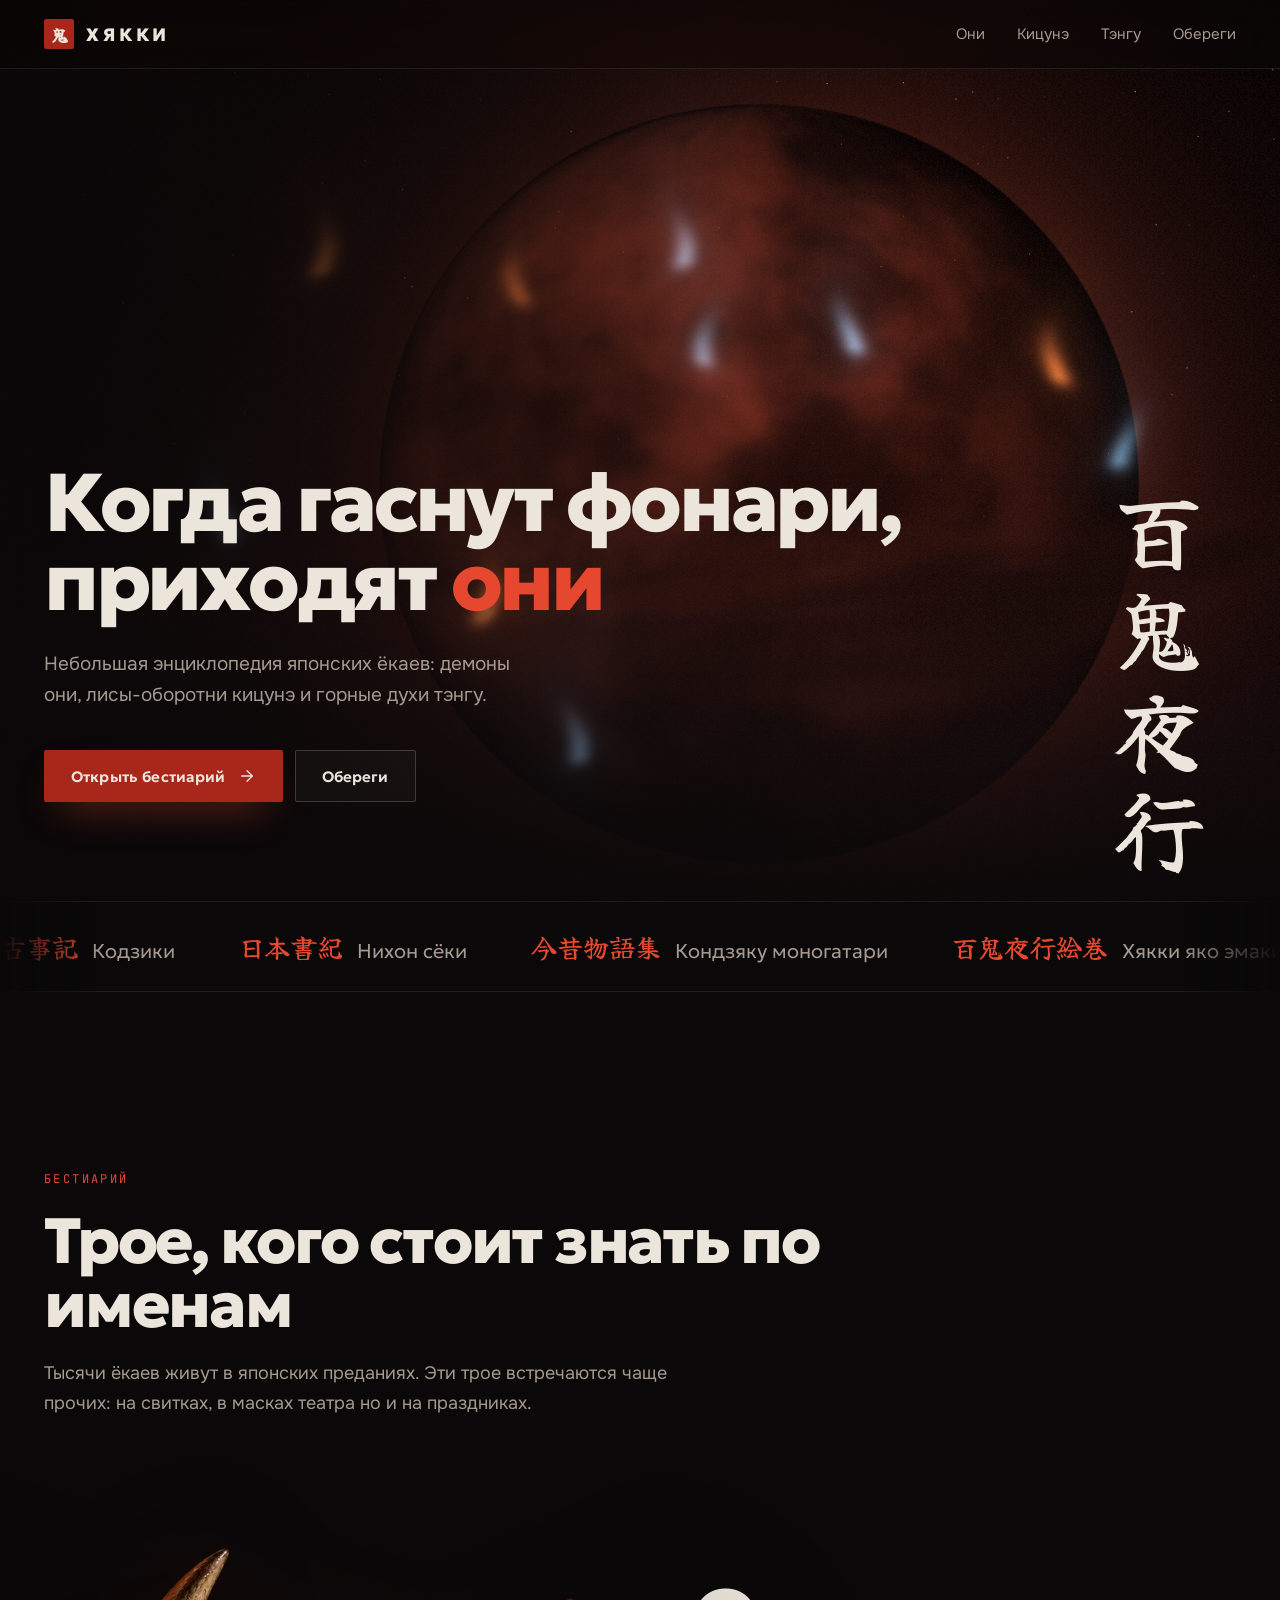
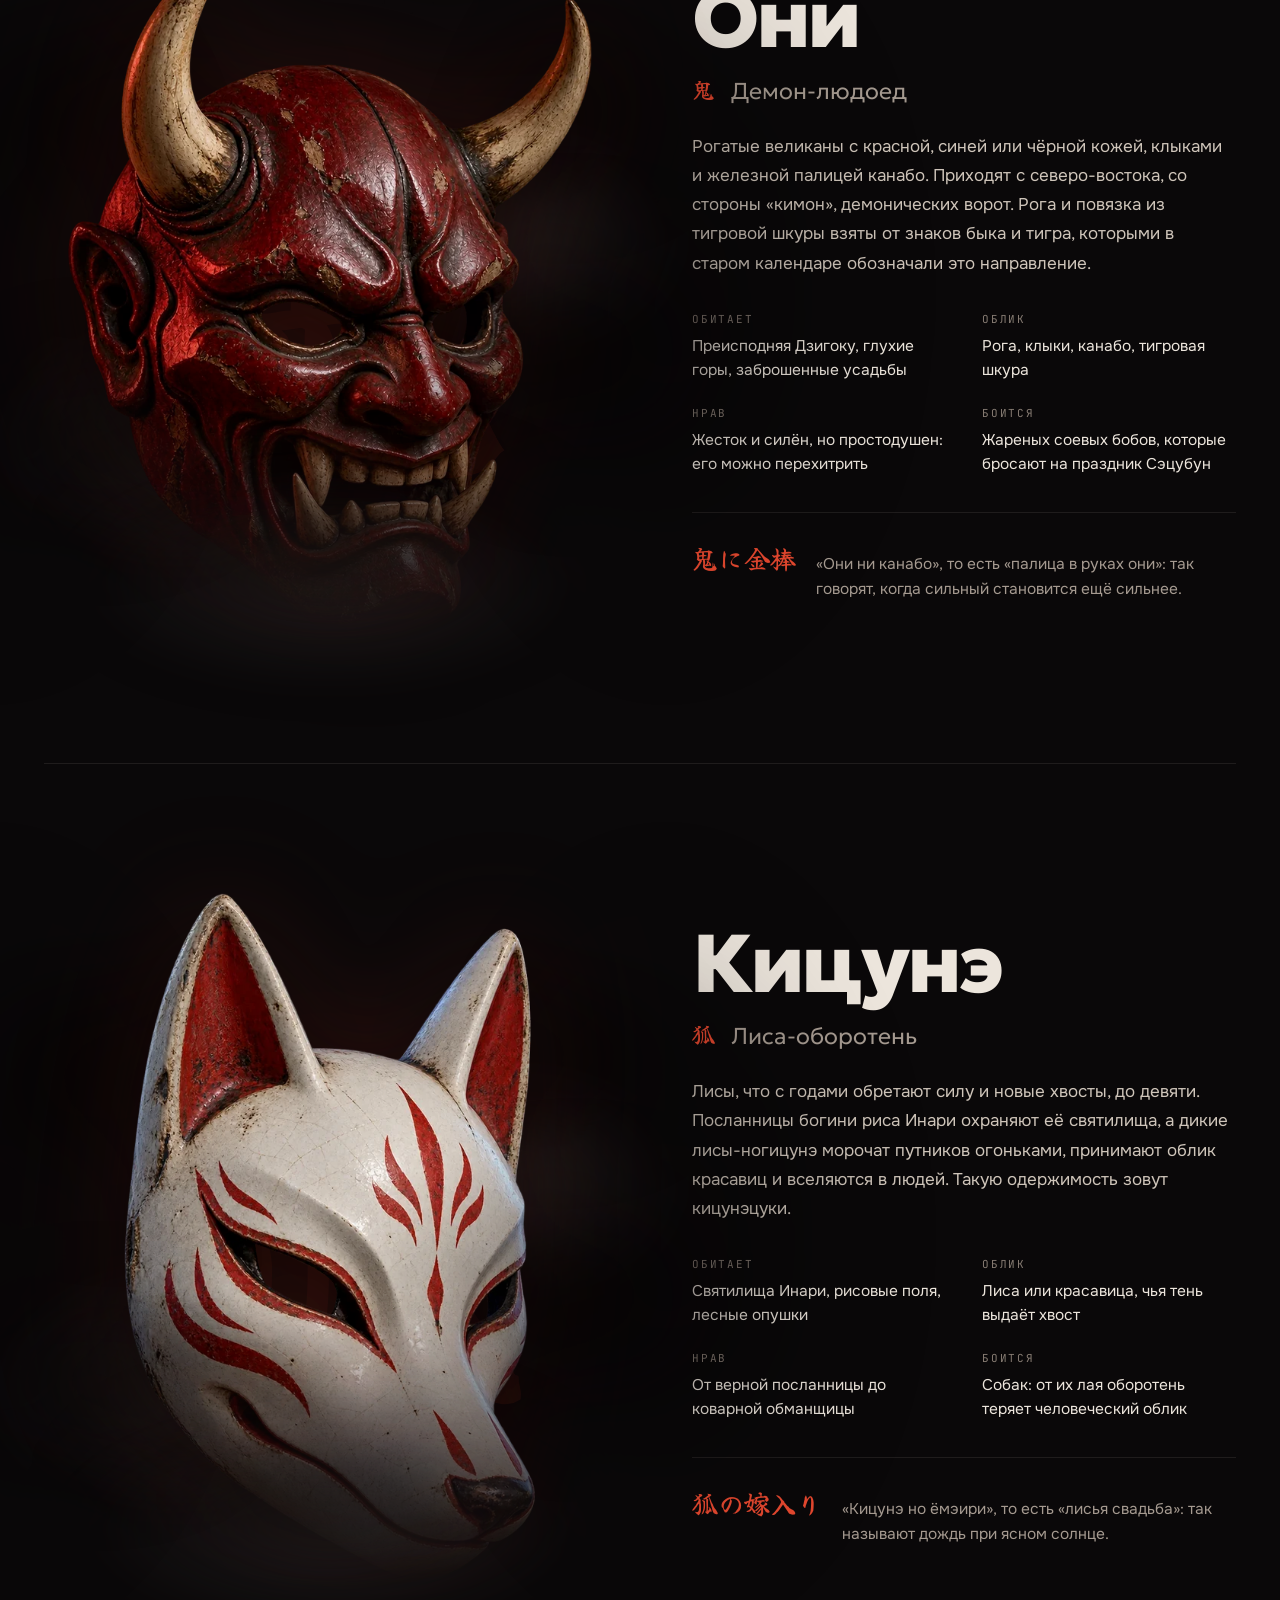
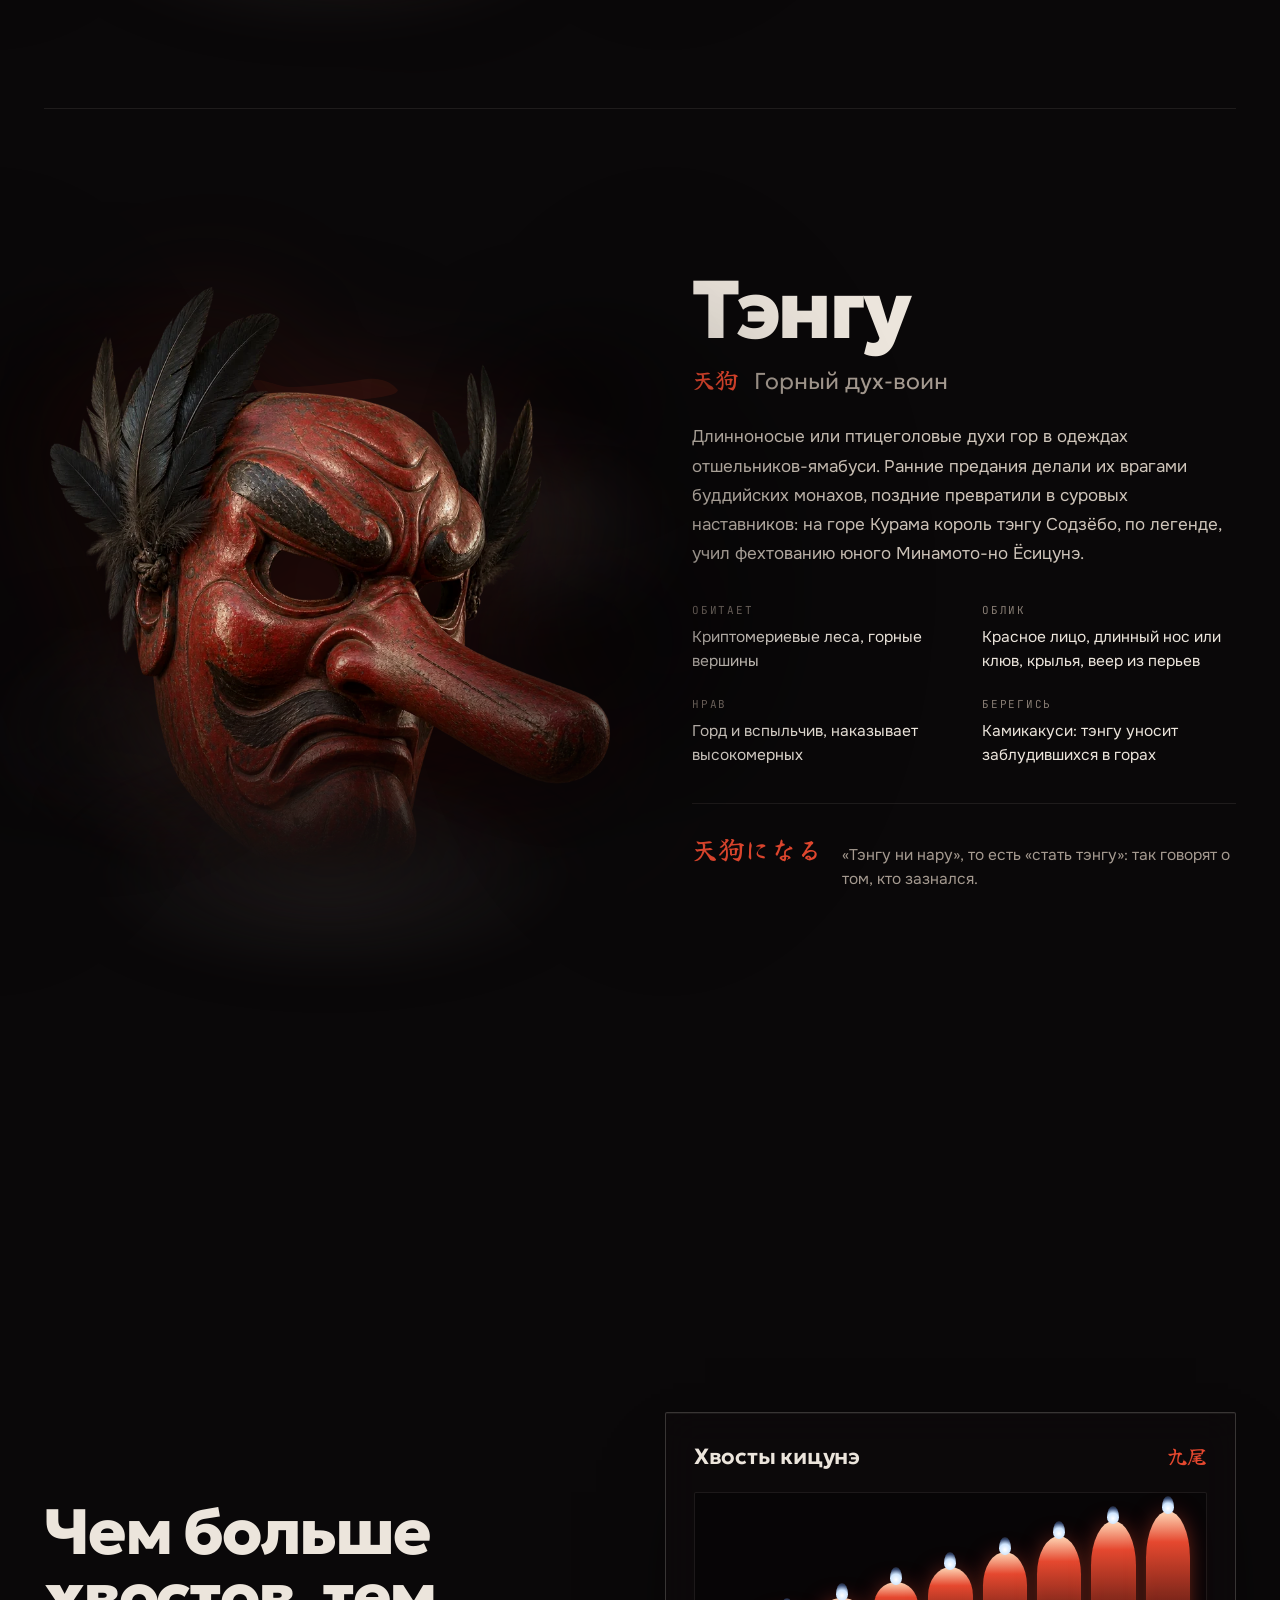
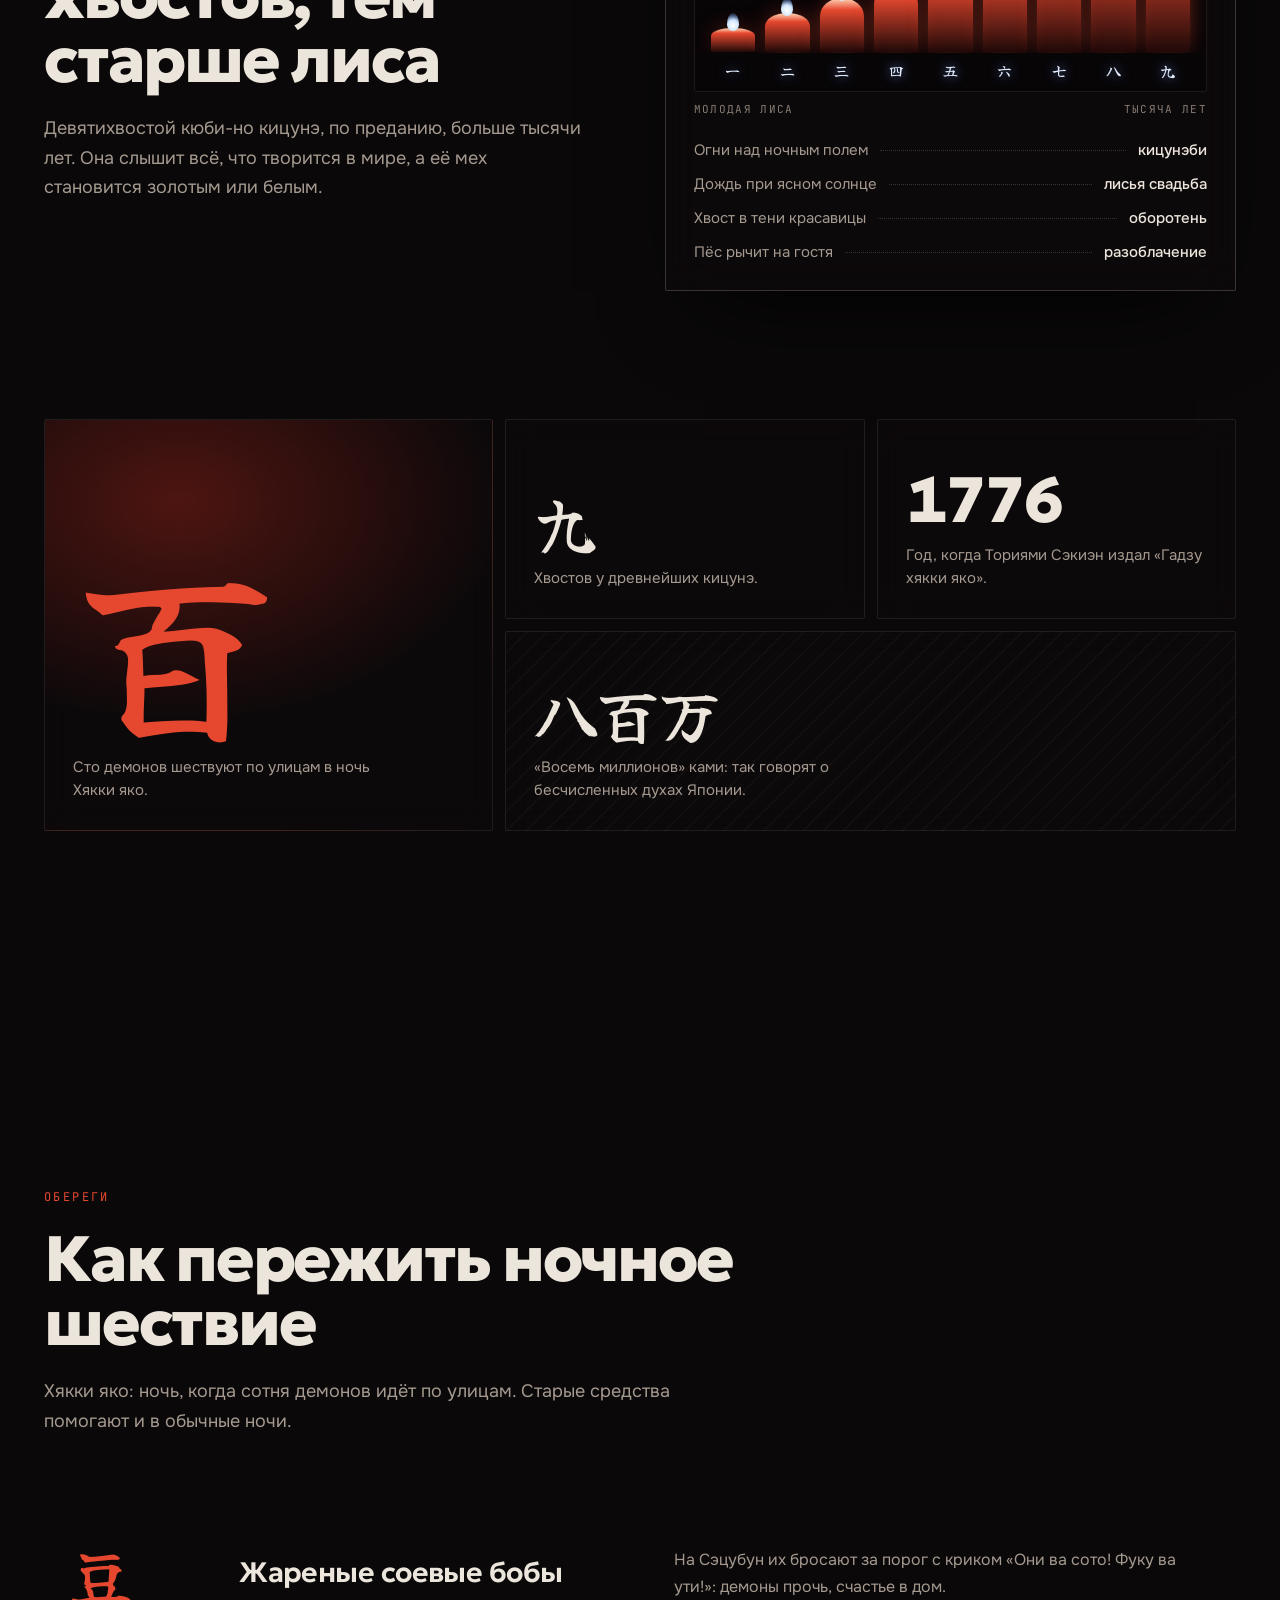
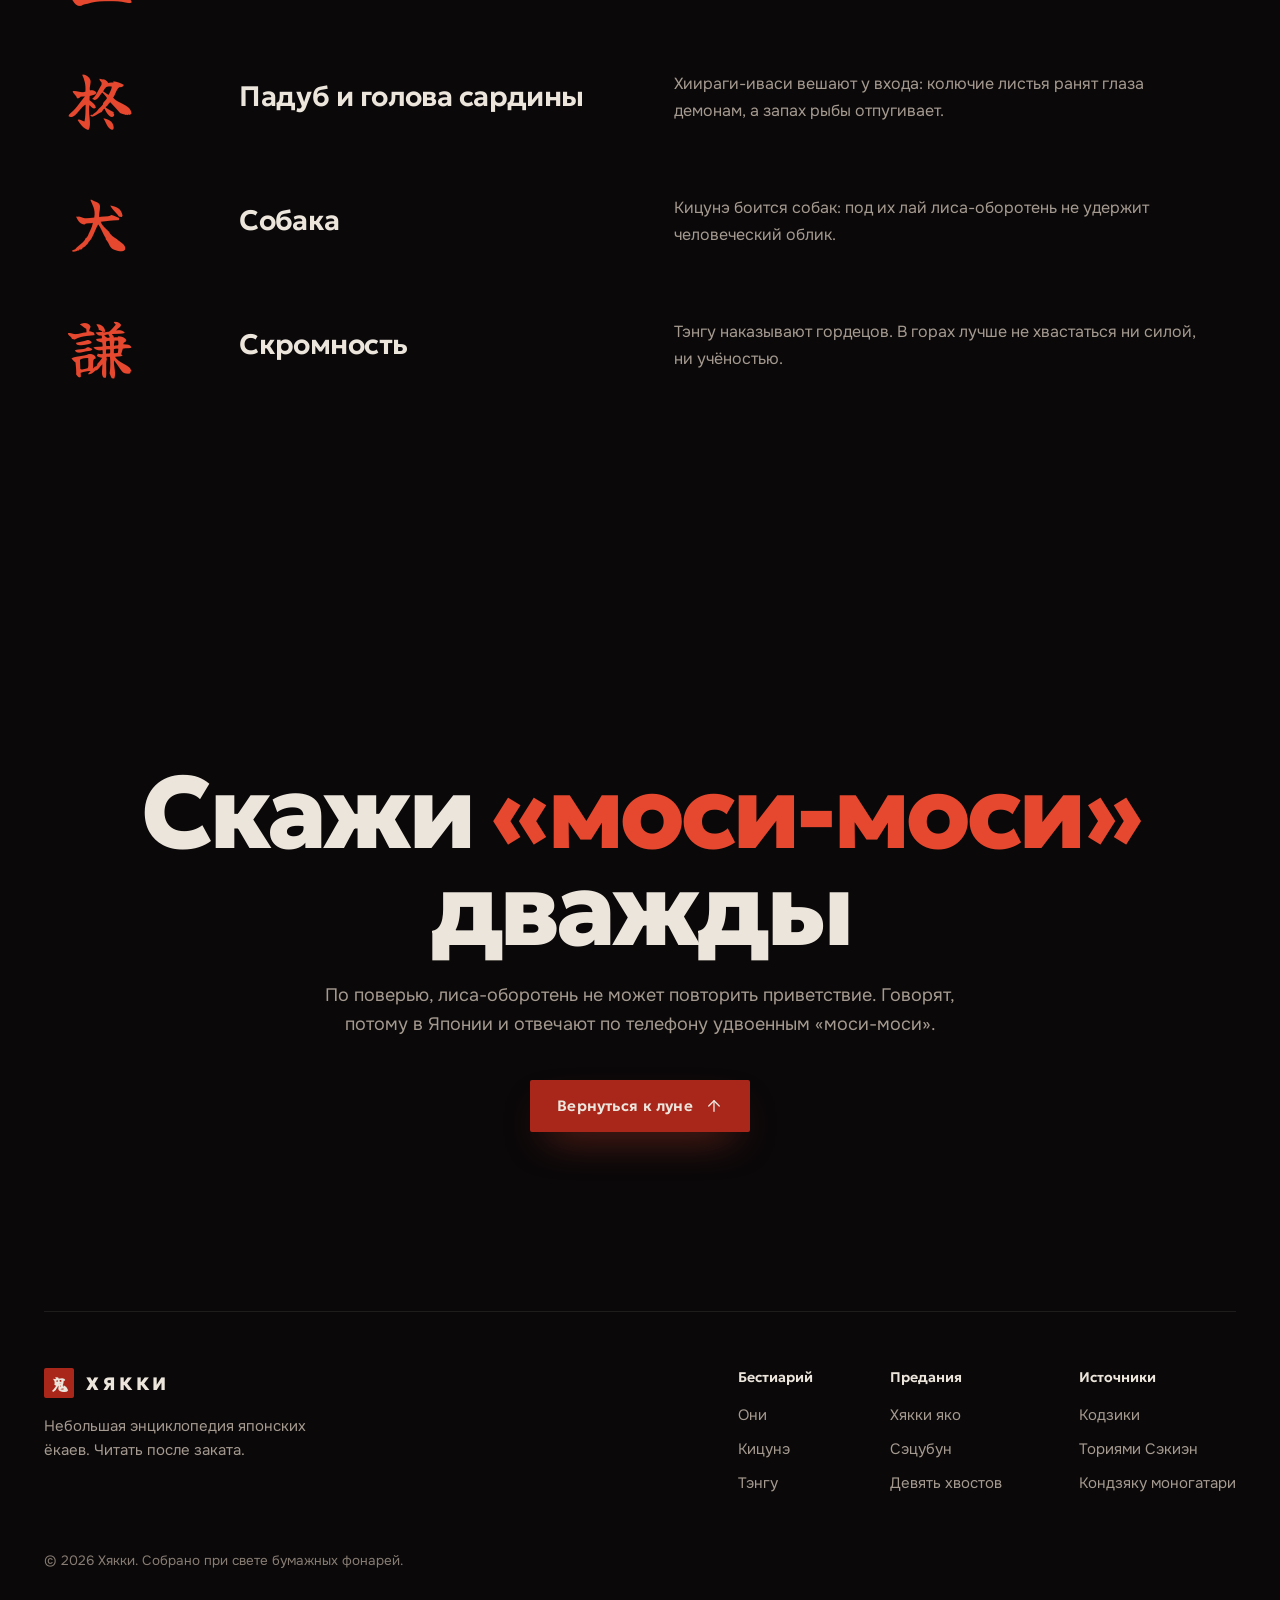
==== index.html @ d759df82 "Add Hyakki yokai encyclopedia site Standalone single-page site with a WebGL blood-moon sky, scroll-r" ====
<!doctype html>
<html lang="ru">
<head>
<meta charset="utf-8">
<meta name="viewport" content="width=device-width, initial-scale=1">
<title>Хякки: энциклопедия ёкаев</title>
<meta name="description" content="Небольшая энциклопедия японских ёкаев: демоны они, лисы-оборотни кицунэ и горные духи тэнгу.">
<link rel="preconnect" href="https://fonts.googleapis.com">
<link rel="stylesheet" href="https://fonts.googleapis.com/css2?family=Geologica:wght@300;400;600;800&amp;family=Onest:wght@400;500&amp;family=JetBrains+Mono:wght@400;500&amp;family=Yuji+Syuku&amp;display=swap">
<style>
html{scroll-behavior:smooth}
body{margin:0;background:#0a0809}
a{color:inherit;text-decoration:none}
a:hover{color:#ece5dc}
.yk{--bg:#0a0809;--ink:#ece5dc;--body:#cfc5ba;--muted:#a59a90;--muted-2:#877c73;--line:rgba(236,229,220,.09);--line-strong:rgba(236,229,220,.2);--shu:#e5482f;--shu-deep:#a8261a;--glass:rgba(16,11,12,.62);--r:2px;--maxw:1240px;position:relative;min-height:100vh;color:var(--ink);background:var(--bg);font-family:'Onest',system-ui,sans-serif;-webkit-font-smoothing:antialiased;text-rendering:optimizeLegibility;overflow-x:hidden}
.yk *{box-sizing:border-box}
.sky{position:fixed;inset:0;width:100%;height:100vh;display:block;z-index:0;pointer-events:none}
.page{position:relative;z-index:1}
.jp{font-family:'Yuji Syuku',serif}
.wrap{width:100%;max-width:var(--maxw);margin:0 auto;padding:0 24px}

/* nav */
.nav-wrap{position:sticky;top:0;z-index:5;background:rgba(10,8,9,.55);backdrop-filter:blur(16px) saturate(140%);-webkit-backdrop-filter:blur(16px) saturate(140%);border-bottom:1px solid var(--line)}
.nav{height:68px;display:flex;align-items:center;justify-content:space-between;gap:24px}
.brand{display:inline-flex;align-items:center;gap:12px;font-family:'Geologica',sans-serif;font-weight:800;font-size:18px;letter-spacing:.2em}
.seal{display:inline-grid;place-items:center;flex:none;width:30px;height:30px;border-radius:var(--r);background:var(--shu-deep);color:var(--ink);font-family:'Yuji Syuku',serif;font-size:17px;line-height:1;letter-spacing:0}
.nav-links{display:flex;gap:32px;font-size:15px;color:var(--muted)}
.nav-links a{padding:12px 0;transition:color .2s}

/* buttons */
.btn{display:inline-flex;align-items:center;justify-content:center;gap:12px;min-height:52px;padding:14px 26px;border-radius:var(--r);border:1px solid transparent;font-family:'Geologica',sans-serif;font-size:15px;font-weight:600;letter-spacing:.01em;white-space:nowrap;cursor:pointer;transition:transform .5s cubic-bezier(.16,1,.3,1),background .3s ease,border-color .3s ease,box-shadow .5s cubic-bezier(.16,1,.3,1)}
.btn svg{width:18px;height:18px;fill:none;stroke:currentColor;stroke-width:1.8;stroke-linecap:round;stroke-linejoin:round;transition:transform .5s cubic-bezier(.16,1,.3,1)}
.btn:hover svg{transform:translateX(4px)}
.btn:active{transform:translateY(1px) scale(.99)}
.btn-primary{color:var(--ink);background:var(--shu-deep);box-shadow:0 18px 40px -18px rgba(229,72,47,.7)}
.btn-primary:hover{color:var(--ink);background:#bb2d1e;transform:translateY(-2px);box-shadow:0 24px 50px -18px rgba(229,72,47,.85)}
.btn-outline{color:var(--ink);background:rgba(236,229,220,.03);border-color:var(--line-strong);backdrop-filter:blur(10px);-webkit-backdrop-filter:blur(10px)}
.btn-outline:hover{background:rgba(236,229,220,.08);transform:translateY(-2px)}

/* hero */
.hero{position:relative;min-height:calc(100vh - 68px);min-height:calc(100dvh - 68px);display:flex;flex-direction:column;justify-content:flex-end}
.hero::before{content:"";position:absolute;inset:0;background:linear-gradient(90deg,rgba(10,8,9,.88) 0%,rgba(10,8,9,.5) 42%,transparent 72%),linear-gradient(0deg,rgba(10,8,9,.9) 0%,transparent 35%);pointer-events:none}
.hero-inner{position:relative;padding-top:64px;padding-bottom:clamp(56px,11vh,128px)}
.hero-title{margin:0;font-family:'Geologica',sans-serif;font-weight:800;font-size:clamp(44px,6.4vw,104px);line-height:.96;letter-spacing:-.04em}
.hero-title span{display:block}
.hero-title em{font-style:normal;color:var(--shu)}
.hero-sub{margin:28px 0 0;max-width:36ch;font-size:clamp(16px,1.5vw,19px);line-height:1.6;color:var(--muted)}
.hero-actions{margin-top:40px;display:flex;gap:12px;flex-wrap:wrap}
.hero-kanji{position:absolute;right:clamp(24px,6vw,96px);top:50%;transform:translateY(-50%);writing-mode:vertical-rl;font-family:'Yuji Syuku',serif;font-size:clamp(56px,7vw,112px);line-height:1;letter-spacing:.12em;color:var(--ink);opacity:.16;pointer-events:none}

/* marquee */
.marquee{position:relative;overflow:hidden;padding:26px 0;border-top:1px solid var(--line);border-bottom:1px solid var(--line);background:rgba(10,8,9,.5);-webkit-mask-image:linear-gradient(90deg,transparent,#000 8%,#000 92%,transparent);mask-image:linear-gradient(90deg,transparent,#000 8%,#000 92%,transparent)}
.marquee-track{display:flex;width:max-content;animation:marquee 70s linear infinite}
.marquee-group{display:flex;gap:64px;padding-right:64px}
.src{display:inline-flex;align-items:baseline;gap:14px;white-space:nowrap}
.src b{font-family:'Yuji Syuku',serif;font-weight:400;font-size:26px;color:var(--shu)}
.src span{font-family:'Geologica',sans-serif;font-weight:300;font-size:20px;color:var(--muted)}

/* section rhythm */
.section{position:relative;padding:clamp(96px,14vw,192px) 0}
.eyebrow{display:block;font-family:'JetBrains Mono',monospace;font-size:12px;letter-spacing:.2em;text-transform:uppercase;color:var(--shu);margin-bottom:22px}
.h2{margin:0;font-family:'Geologica',sans-serif;font-weight:800;font-size:clamp(36px,5vw,72px);line-height:1;letter-spacing:-.035em}
.lead{margin:22px 0 0;max-width:56ch;font-size:18px;line-height:1.65;color:var(--muted)}
.head{max-width:860px}

/* bestiary entries */
.entry{display:grid;grid-template-columns:minmax(0,1.05fr) minmax(0,1fr);gap:clamp(32px,6vw,96px);align-items:center;padding:clamp(64px,9vw,128px) 0;scroll-margin-top:80px}
.entry + .entry{border-top:1px solid var(--line)}
.stage{position:relative;aspect-ratio:4/5;isolation:isolate}
.stage::before{content:"";position:absolute;inset:4%;border-radius:50%;background:radial-gradient(closest-side,rgba(130,26,14,.24),rgba(70,12,8,.1) 50%,rgba(70,12,8,.03) 75%,transparent);filter:blur(34px);z-index:0}
.stage-kanji{position:absolute;inset:0;display:grid;place-items:center;font-family:'Yuji Syuku',serif;font-size:clamp(220px,30vw,440px);line-height:1;color:var(--shu);opacity:.1;z-index:0;pointer-events:none;user-select:none}
.stage-tengu .stage-kanji{font-size:clamp(150px,19vw,290px);writing-mode:vertical-rl}
.reveal{position:absolute;inset:2% 4%;z-index:2}
.float{position:relative;width:100%;height:100%;animation:hover 7s ease-in-out infinite;filter:drop-shadow(0 30px 40px rgba(0,0,0,.6)) drop-shadow(0 0 60px rgba(229,72,47,.14))}
.stage-tengu .mask{height:86%}
.mask{position:absolute;left:50%;top:50%;transform:translate(-50%,-50%);display:block;height:100%;width:auto;max-width:none;-webkit-mask-image:linear-gradient(180deg,#000 58%,rgba(0,0,0,.55) 78%,transparent 100%);mask-image:linear-gradient(180deg,#000 58%,rgba(0,0,0,.55) 78%,transparent 100%)}
.smoke{position:absolute;border-radius:50%;pointer-events:none;background:radial-gradient(closest-side,rgba(214,198,190,.15),rgba(214,198,190,.05) 55%,transparent);filter:blur(26px)}
.smoke.back{z-index:1}
.smoke.front{z-index:3}
.s1{width:72%;height:38%;left:-12%;bottom:10%;animation:smokeA 19s ease-in-out infinite alternate}
.s2{width:62%;height:34%;right:-14%;top:26%;animation:smokeB 23s ease-in-out infinite alternate}
.s3{width:96%;height:30%;left:2%;bottom:-6%;animation:smokeA 15s ease-in-out infinite alternate-reverse}
.ink{position:absolute;border-radius:50%;pointer-events:none;background:radial-gradient(closest-side,rgba(4,2,3,.72),rgba(4,2,3,.4) 36%,rgba(4,2,3,.14) 66%,rgba(4,2,3,.03) 86%,transparent);filter:blur(40px)}
.ink.back{z-index:1}
.ink.front{z-index:4}
.i1{width:72%;height:46%;left:-24%;top:4%;animation:smokeB 17s ease-in-out infinite alternate}
.i2{width:66%;height:42%;right:-26%;bottom:20%;animation:smokeA 21s ease-in-out infinite alternate}
.i3{width:96%;height:30%;left:2%;bottom:-2%;animation:smokeA 13s ease-in-out infinite alternate-reverse}
.i4{width:58%;height:30%;left:-20%;bottom:14%;animation:smokeB 16s ease-in-out infinite alternate-reverse}
.i5{width:50%;height:28%;right:-16%;top:10%;animation:smokeA 19s ease-in-out infinite alternate-reverse}
.veil{position:absolute;z-index:4;top:-8%;bottom:-8%;width:86%;border-radius:50%;pointer-events:none;background:radial-gradient(closest-side,rgba(5,3,4,.95),rgba(5,3,4,.62) 38%,rgba(5,3,4,.22) 68%,rgba(5,3,4,.05) 86%,transparent);filter:blur(44px);opacity:.3}
.veil-l{left:-52%}
.veil-r{right:-52%}
.spark{position:absolute;z-index:5;bottom:14%;width:5px;height:5px;border-radius:50%;background:#ff8f5e;box-shadow:0 0 10px 2px rgba(255,108,58,.75);opacity:0;animation:rise 7s linear infinite;pointer-events:none}
.spark.fox{width:9px;height:12px;border-radius:50% 50% 50% 50% / 62% 62% 38% 38%;background:radial-gradient(circle at 50% 70%,#ffffff,#cfe6ff 40%,rgba(120,170,255,.5) 75%,transparent);box-shadow:0 0 18px 5px rgba(110,160,255,.5);animation-name:wisp}
.spark.feather{bottom:auto;top:-4%;width:5px;height:24px;border-radius:50%;background:linear-gradient(180deg,#2c2426,#0b0809);box-shadow:0 0 0 1px rgba(229,72,47,.22);animation-name:fall}
.entry-name{margin:0;font-family:'Geologica',sans-serif;font-weight:800;font-size:clamp(52px,6.4vw,96px);line-height:.95;letter-spacing:-.04em}
.entry-sub{margin:14px 0 0;display:flex;align-items:baseline;gap:16px;flex-wrap:wrap;font-family:'Geologica',sans-serif;font-weight:300;font-size:clamp(19px,1.8vw,24px);color:var(--muted)}
.entry-sub b{font-family:'Yuji Syuku',serif;font-weight:400;color:var(--shu)}
.entry-text{margin:26px 0 0;max-width:56ch;font-size:17px;line-height:1.72;color:var(--body)}
.facts{margin:34px 0 0;display:grid;grid-template-columns:repeat(2,minmax(0,1fr));gap:24px 36px}
.fact dt{font-family:'JetBrains Mono',monospace;font-size:11px;letter-spacing:.16em;text-transform:uppercase;color:var(--muted-2)}
.fact dd{margin:8px 0 0;font-size:15.5px;line-height:1.55;color:var(--ink)}
.saying{margin:36px 0 0;padding-top:24px;border-top:1px solid var(--line);display:grid;grid-template-columns:auto minmax(0,1fr);gap:20px;align-items:baseline;font-size:15.5px;line-height:1.6;color:var(--muted)}
.saying b{font-family:'Yuji Syuku',serif;font-weight:400;font-size:26px;color:var(--shu);white-space:nowrap}

/* tails */
.split{display:grid;grid-template-columns:minmax(0,1fr) minmax(0,1.05fr);gap:clamp(40px,6vw,96px);align-items:center}
.panel{view-timeline:--panel block;padding:28px;border-radius:var(--r);background:var(--glass);border:1px solid var(--line-strong);backdrop-filter:blur(18px);-webkit-backdrop-filter:blur(18px);box-shadow:0 40px 90px -40px rgba(0,0,0,.9),inset 0 1px 0 rgba(236,229,220,.06)}
.panel-top{display:flex;align-items:baseline;justify-content:space-between;gap:12px}
.panel-title{font-family:'Geologica',sans-serif;font-weight:600;font-size:22px;letter-spacing:-.01em}
.panel-note{font-family:'Yuji Syuku',serif;font-size:20px;color:var(--shu)}
.tails{margin-top:22px;height:200px;display:flex;align-items:flex-end;gap:10px;padding:18px 16px 10px;border-radius:var(--r);border:1px solid var(--line);background:rgba(0,0,0,.35)}
.tail-col{flex:1;height:100%;display:flex;flex-direction:column;align-items:center;justify-content:flex-end;gap:8px}
.tail{width:100%;border-radius:60% 60% 2px 2px / 40% 40% 2px 2px;background:linear-gradient(180deg,#ffd9b8 0%,var(--shu) 22%,rgba(168,38,26,.16) 100%);transform-origin:bottom;box-shadow:0 0 24px -6px rgba(229,72,47,.7)}
.tail-n{font-family:'Yuji Syuku',serif;font-size:15px;color:var(--muted)}
.tails-axis{display:flex;justify-content:space-between;margin-top:10px;font-family:'JetBrains Mono',monospace;font-size:11px;letter-spacing:.12em;text-transform:uppercase;color:var(--muted-2)}
.signs{list-style:none;margin:24px 0 0;padding:0;display:flex;flex-direction:column;gap:14px}
.signs li{display:flex;align-items:baseline;font-size:15px;color:var(--muted)}
.signs i{flex:1;margin:0 12px;border-bottom:1px dotted var(--line-strong);transform:translateY(-4px)}
.signs b{font-weight:500;color:var(--ink)}

/* bento */
.bento{margin-top:clamp(72px,10vw,128px);display:grid;grid-template-columns:minmax(0,1.25fr) minmax(0,1fr) minmax(0,1fr);grid-auto-rows:minmax(200px,auto);grid-auto-flow:dense;gap:12px}
.cell{view-timeline:--cell block;position:relative;overflow:hidden;display:flex;flex-direction:column;justify-content:flex-end;gap:12px;padding:28px;border-radius:var(--r);border:1px solid var(--line);background:var(--glass);backdrop-filter:blur(14px);-webkit-backdrop-filter:blur(14px);transition:border-color .4s ease,transform .7s cubic-bezier(.16,1,.3,1)}
.cell:hover{border-color:var(--line-strong);transform:translateY(-3px)}
.cell-big{grid-row:span 2;background:radial-gradient(120% 90% at 30% 20%,rgba(168,38,26,.42),transparent 60%),var(--glass)}
.cell-long{grid-column:span 2;background:repeating-linear-gradient(135deg,rgba(236,229,220,.025) 0 2px,transparent 2px 14px),var(--glass)}
.cell-value{font-family:'Geologica',sans-serif;font-weight:800;font-size:clamp(44px,5vw,72px);line-height:1;letter-spacing:-.03em;color:var(--ink)}
.cell-value.jp{font-family:'Yuji Syuku',serif;font-weight:400;color:var(--ink)}
.cell-big .cell-value{font-size:clamp(120px,16vw,220px);color:var(--shu)}
.cell-label{max-width:34ch;font-size:15px;line-height:1.55;color:var(--muted)}

/* charms */
.charms{margin-top:clamp(48px,6vw,80px);display:flex;flex-direction:column;gap:4px}
.charm{position:relative;display:grid;grid-template-columns:120px minmax(0,1fr) minmax(0,1.4fr);gap:clamp(20px,4vw,56px);align-items:center;padding:28px 24px;border-radius:var(--r);transition:background .4s ease}
.charm:hover{background:rgba(236,229,220,.035)}
.charm-k{font-family:'Yuji Syuku',serif;font-size:64px;line-height:1;color:var(--shu);transition:transform .7s cubic-bezier(.16,1,.3,1)}
.charm:hover .charm-k{transform:translateX(6px) scale(1.06)}
.charm h3{margin:0;font-family:'Geologica',sans-serif;font-weight:600;font-size:clamp(22px,2.2vw,30px);line-height:1.15;letter-spacing:-.02em}
.charm p{margin:0;font-size:16px;line-height:1.65;color:var(--muted)}

/* cta + footer */
.cta{text-align:center;display:flex;flex-direction:column;align-items:center}
.cta-title{margin:0;max-width:16ch;font-family:'Geologica',sans-serif;font-weight:800;font-size:clamp(48px,8vw,128px);line-height:.95;letter-spacing:-.045em}
.cta-title em{font-style:normal;color:var(--shu)}
.cta .lead{text-align:center;margin-left:auto;margin-right:auto}
.cta .btn{margin-top:40px}
.footer{display:flex;justify-content:space-between;gap:48px;flex-wrap:wrap;padding:56px 0 40px;border-top:1px solid var(--line)}
.footer-brand p{margin:16px 0 0;max-width:300px;font-size:15px;line-height:1.6;color:var(--muted)}
.footer-cols{display:flex;gap:clamp(36px,6vw,88px);flex-wrap:wrap}
.footer-col{display:flex;flex-direction:column;gap:4px;font-size:15px;color:var(--muted)}
.footer-col h4{margin:0 0 10px;font-family:'Geologica',sans-serif;font-size:14px;font-weight:600;color:var(--ink)}
.footer-col a{padding:5px 0;transition:color .2s}
.copyright{padding-bottom:40px;font-size:13.5px;color:var(--muted-2)}

/* motion */
@keyframes heroIn{from{opacity:0;transform:translateY(28px);filter:blur(8px)}to{opacity:1;transform:none;filter:none}}
@keyframes rise{0%{opacity:0;transform:translate(0,0) scale(1)}12%{opacity:1}55%{transform:translate(16px,-170px) scale(.8)}100%{opacity:0;transform:translate(-8px,-340px) scale(.35)}}
@keyframes wisp{0%{opacity:0;transform:translate(0,0) scale(.6)}15%{opacity:.95}40%{transform:translate(-22px,-90px) scale(1)}70%{opacity:.7;transform:translate(18px,-190px) scale(.85)}100%{opacity:0;transform:translate(-6px,-300px) scale(.4)}}
@keyframes fall{0%{opacity:0;transform:translate(0,0) rotate(20deg)}10%{opacity:.95}50%{transform:translate(-34px,260px) rotate(-50deg)}100%{opacity:0;transform:translate(24px,560px) rotate(70deg)}}
@keyframes smokeA{from{transform:translate(-6%,0) scale(1)}to{transform:translate(12%,-6%) scale(1.25)}}
@keyframes smokeB{from{transform:translate(6%,4%) scale(1.1)}to{transform:translate(-12%,-5%) scale(.9)}}
@keyframes hover{0%,100%{transform:translateY(0) rotate(-.6deg)}50%{transform:translateY(-12px) rotate(.6deg)}}
@keyframes emerge{0%{opacity:0;transform:scale(.72) translateY(90px);filter:brightness(0) blur(26px)}22%{opacity:.55;filter:brightness(.04) blur(16px)}46%{opacity:1;transform:none;filter:brightness(1) blur(0)}84%{opacity:1;transform:none;filter:brightness(1) blur(0)}100%{opacity:.3;transform:scale(.94) translateY(-36px);filter:brightness(.2) blur(10px)}}
@keyframes veilL{0%{transform:translateX(54%) scale(1.1);opacity:1}46%{transform:none;opacity:.3}84%{transform:none;opacity:.3}100%{transform:translateX(30%);opacity:.85}}
@keyframes veilR{0%{transform:translateX(-54%) scale(1.1);opacity:1}46%{transform:none;opacity:.3}84%{transform:none;opacity:.3}100%{transform:translateX(-30%);opacity:.85}}
@keyframes kanjiDrift{from{transform:translateY(9%) scale(1.08)}to{transform:translateY(-9%) scale(1)}}
@keyframes rv{from{opacity:0;transform:translateY(32px)}to{opacity:1;transform:none}}
@keyframes grow{from{transform:scaleY(0)}to{transform:scaleY(1)}}
@keyframes marquee{to{transform:translateX(-50%)}}
.hi{animation:heroIn 1.2s cubic-bezier(.16,1,.3,1) both}
.hd1{animation-delay:.08s}.hd2{animation-delay:.22s}.hd3{animation-delay:.36s}.hd4{animation-delay:.6s}
@keyframes tailRise{from{clip-path:inset(100% -26px 0 -26px)}to{clip-path:inset(-32px -26px 0 -26px)}}
.tail-col:nth-child(2),.signs li:nth-child(2){--i:1}.tail-col:nth-child(3),.signs li:nth-child(3){--i:2}.tail-col:nth-child(4),.signs li:nth-child(4){--i:3}.tail-col:nth-child(5){--i:4}.tail-col:nth-child(6){--i:5}.tail-col:nth-child(7){--i:6}.tail-col:nth-child(8){--i:7}.tail-col:nth-child(9){--i:8}

/* themed text motion */
@property --yr{syntax:'<integer>';inherits:false;initial-value:1776}
.sr{position:absolute;width:1px;height:1px;overflow:hidden;clip:rect(0 0 0 0);white-space:nowrap}
.count{--yr:1776;counter-reset:yr var(--yr);font-variant-numeric:tabular-nums}
.count::after{content:counter(yr)}
.stamp{display:inline-block}
.ember-glow{display:inline-block;animation:emberGlow 4.5s ease-in-out infinite}
.foxfire,.panel-note{display:inline-block;animation:foxfire 3.6s ease-in-out infinite}
.tail{position:relative}
.tail::before{content:"";position:absolute;left:50%;top:-15px;width:12px;height:18px;margin-left:-6px;border-radius:50% 50% 50% 50% / 62% 62% 38% 38%;background:radial-gradient(circle at 50% 70%,#ffffff,#cfe6ff 40%,rgba(120,170,255,.45) 72%,transparent);filter:blur(.6px);animation:tipFlicker 2.4s ease-in-out infinite;animation-delay:calc(var(--i,0) * -0.37s)}
.signs b{transition:color .4s ease,text-shadow .4s ease}
.signs li:hover b{color:#e3ecff;text-shadow:0 0 12px rgba(120,170,255,.8)}
.brush{padding:60px;margin:-60px;-webkit-mask-image:linear-gradient(180deg,#000 0%,#000 36%,transparent 64%,transparent 100%);mask-image:linear-gradient(180deg,#000 0%,#000 36%,transparent 64%,transparent 100%);-webkit-mask-size:100% 300%;mask-size:100% 300%;-webkit-mask-repeat:no-repeat;mask-repeat:no-repeat;-webkit-mask-position:0 0;mask-position:0 0}
@keyframes brush{0%{opacity:0;-webkit-mask-position:0 100%;mask-position:0 100%;filter:blur(10px);transform:scale(1.06)}30%{opacity:1}100%{opacity:1;-webkit-mask-position:0 0;mask-position:0 0;filter:blur(0);transform:none}}
@keyframes stamp{0%{opacity:0;transform:scale(2.4) rotate(-14deg);filter:blur(8px)}55%{opacity:1;transform:scale(.9) rotate(3deg);filter:blur(0)}75%{transform:scale(1.04) rotate(-1deg)}100%{opacity:1;transform:none;filter:none}}
@keyframes yr{from{--yr:1600}to{--yr:1776}}
@keyframes mist{from{opacity:0;filter:blur(8px);transform:translateY(10px)}to{opacity:1;filter:none;transform:none}}
@keyframes foxfire{0%,100%{text-shadow:0 0 0 rgba(120,170,255,0)}30%{text-shadow:0 0 14px rgba(120,170,255,.75),0 0 34px rgba(80,130,255,.35)}38%{text-shadow:0 0 4px rgba(120,170,255,.3)}46%{text-shadow:0 0 18px rgba(140,190,255,.85),0 0 40px rgba(80,130,255,.4)}70%{text-shadow:0 0 8px rgba(120,170,255,.4)}}
@keyframes emberGlow{0%,100%{text-shadow:0 0 18px rgba(229,72,47,.25)}50%{text-shadow:0 0 44px rgba(229,72,47,.6),0 0 100px rgba(229,72,47,.25)}}
@keyframes tipFlicker{0%,100%{opacity:.85;transform:scale(1)}25%{opacity:.45;transform:scale(.8,1.12)}50%{opacity:1;transform:scale(1.1,.9)}75%{opacity:.6;transform:scale(.95,1.05)}}
@keyframes lightN{from{opacity:.3;color:var(--muted-2);text-shadow:none}to{opacity:1;color:#e3ecff;text-shadow:0 0 12px rgba(120,170,255,.85)}}
@keyframes slideIn{from{opacity:0;transform:translateX(-24px)}to{opacity:1;transform:none}}
@keyframes draw{from{transform:translateY(-4px) scaleX(0)}to{transform:translateY(-4px) scaleX(1)}}
@supports (animation-timeline: view()){
.reveal{animation:emerge linear both;animation-timeline:view();animation-range:cover 0% cover 100%}
.veil-l{animation:veilL linear both;animation-timeline:view();animation-range:cover 0% cover 100%}
.veil-r{animation:veilR linear both;animation-timeline:view();animation-range:cover 0% cover 100%}
.stage-kanji{animation:kanjiDrift linear both;animation-timeline:view();animation-range:cover}
.rv{animation:rv linear both;animation-timeline:view();animation-range:entry 0% entry 55%}
.rv.d1{animation-range:entry 6% entry 61%}
.rv.d2{animation-range:entry 12% entry 67%}
.rv.d3{animation-range:entry 18% entry 73%}
}

/* text motion that plays once a block is in view (the observer adds .on) */
.yk.js .panel:not(.on) .tail{clip-path:inset(100% -26px 0 -26px)}
.yk.js .panel:not(.on) .tail-n,.yk.js .panel:not(.on) .signs li,.yk.js .bento:not(.on) .brush,.yk.js .bento:not(.on) .count,.yk.js .bento:not(.on) .stamp,.yk.js .bento:not(.on) .cell-label{opacity:0}
.panel.on .tail{animation:tailRise 1.1s cubic-bezier(.16,1,.3,1) both;animation-delay:calc(var(--i,0) * 110ms)}
.panel.on .tail-n{animation:lightN .7s ease-out both;animation-delay:calc(450ms + var(--i,0) * 110ms)}
.panel.on .signs li{animation:slideIn .8s cubic-bezier(.16,1,.3,1) both;animation-delay:calc(1200ms + var(--i,0) * 160ms)}
.panel.on .signs i{transform-origin:left center;animation:draw .9s cubic-bezier(.16,1,.3,1) both;animation-delay:calc(1350ms + var(--i,0) * 160ms)}
.panel.on .signs b{animation:ghostIn 1s ease-out both;animation-delay:calc(1600ms + var(--i,0) * 160ms)}
.bento.on .brush{animation:brush 1.6s cubic-bezier(.22,.7,.2,1) both}
.bento.on .cell:nth-child(2) .brush{animation-delay:.35s}
.bento.on .count{animation:yr 2s cubic-bezier(.16,1,.3,1) both;animation-delay:.5s}
.bento.on .stamp{animation:stamp .75s cubic-bezier(.2,.8,.2,1) both;animation-delay:calc(800ms + var(--i,0) * 260ms)}
.bento.on .cell-label{animation:mist 1s ease-out both;animation-delay:.9s}
@keyframes ghostIn{0%{opacity:0;filter:blur(6px)}30%{opacity:1;filter:blur(0)}42%{opacity:.25}55%{opacity:1}68%{opacity:.5}100%{opacity:1;filter:none}}

/* responsive */
@media (max-width:980px){
.entry,.split{grid-template-columns:minmax(0,1fr)}
.stage{width:100%;max-width:520px;margin:0 auto}
.bento{grid-template-columns:repeat(2,minmax(0,1fr))}
.charm{grid-template-columns:88px minmax(0,1fr);grid-template-areas:"k t" "k p";row-gap:8px}
.charm-k{grid-area:k;font-size:52px}
.charm h3{grid-area:t}
.charm p{grid-area:p}
.hero-kanji{display:none}
}
@media (max-width:720px){
.nav-links{gap:18px;font-size:14px}
.section{padding:clamp(72px,18vw,112px) 0}
.wrap{padding:0 20px}
}
@media (max-width:560px){
.nav-links{display:none}
.facts{grid-template-columns:minmax(0,1fr)}
.bento{grid-template-columns:minmax(0,1fr)}
.cell-big{grid-row:span 1}
.cell-long{grid-column:span 1}
.hero-actions .btn{flex:1}
.footer{flex-direction:column}
.tails{gap:6px;padding:12px 10px 8px}
}
@media (prefers-reduced-motion:reduce){
html{scroll-behavior:auto}
.hi,.rv,.tail,.tail::before,.tail-n,.signs li,.signs i,.signs b,.reveal,.float,.stage-kanji,.smoke,.ink,.veil,.spark,.marquee-track,.brush,.count,.stamp,.cell-label,.ember-glow,.foxfire,.panel-note{animation:none !important}
.spark{display:none}
}
</style>
</head>
<body>
<div class="yk">
<canvas class="sky" aria-hidden="true"></canvas>
<div class="page" id="top">

<div class="nav-wrap">
<nav class="nav wrap" aria-label="Основная навигация">
<a class="brand" href="#top"><span class="seal" lang="ja" aria-hidden="true">鬼</span><span>ХЯККИ</span></a>
<div class="nav-links">
<a href="#oni">Они</a>
<a href="#kitsune">Кицунэ</a>
<a href="#tengu">Тэнгу</a>
<a href="#charms">Обереги</a>
</div>
</nav>
</div>

<header class="hero">
<div class="hero-kanji hi hd4" lang="ja" aria-hidden="true">百鬼夜行</div>
<div class="hero-inner wrap">
<h1 class="hero-title hi hd1"><span>Когда гаснут фонари,</span><span>приходят <em>они</em></span></h1>
<p class="hero-sub hi hd2">Небольшая энциклопедия японских ёкаев: демоны они, лисы-оборотни кицунэ и горные духи тэнгу.</p>
<div class="hero-actions hi hd3">
<a class="btn btn-primary" href="#bestiary">Открыть бестиарий <svg viewBox="0 0 24 24" aria-hidden="true"><path d="M5 12h14"></path><path d="m12 5 7 7-7 7"></path></svg></a>
<a class="btn btn-outline" href="#charms">Обереги</a>
</div>
</div>
</header>

<div class="marquee" id="sources" aria-label="Источники: Кодзики, Нихон сёки, Кондзяку моногатари, Хякки яко эмаки, Гадзу хякки яко, Отоги-дзоси">
<div class="marquee-track">
<div class="marquee-group">
<span class="src"><b lang="ja">古事記</b><span>Кодзики</span></span>
<span class="src"><b lang="ja">日本書紀</b><span>Нихон сёки</span></span>
<span class="src"><b lang="ja">今昔物語集</b><span>Кондзяку моногатари</span></span>
<span class="src"><b lang="ja">百鬼夜行絵巻</b><span>Хякки яко эмаки</span></span>
<span class="src"><b lang="ja">画図百鬼夜行</b><span>Гадзу хякки яко</span></span>
<span class="src"><b lang="ja">御伽草子</b><span>Отоги-дзоси</span></span>
</div>
<div class="marquee-group" aria-hidden="true">
<span class="src"><b lang="ja">古事記</b><span>Кодзики</span></span>
<span class="src"><b lang="ja">日本書紀</b><span>Нихон сёки</span></span>
<span class="src"><b lang="ja">今昔物語集</b><span>Кондзяку моногатари</span></span>
<span class="src"><b lang="ja">百鬼夜行絵巻</b><span>Хякки яко эмаки</span></span>
<span class="src"><b lang="ja">画図百鬼夜行</b><span>Гадзу хякки яко</span></span>
<span class="src"><b lang="ja">御伽草子</b><span>Отоги-дзоси</span></span>
</div>
</div>
</div>

<section class="section" id="bestiary">
<div class="wrap">
<div class="head">
<span class="eyebrow rv">Бестиарий</span>
<h2 class="h2 rv d1">Трое, кого стоит знать по именам</h2>
<p class="lead rv d2">Тысячи ёкаев живут в японских преданиях. Эти трое встречаются чаще прочих: на свитках, в масках театра но и на праздниках.</p>
</div>

<article class="entry" id="oni">
<div class="stage">
<div class="stage-kanji" lang="ja" aria-hidden="true">鬼</div>
<div class="smoke back s1"></div>
<div class="smoke back s2"></div>
<div class="ink back i1"></div>
<div class="ink back i5"></div>
<div class="reveal"><div class="float"><img class="mask" src="assets/oni.webp" alt="Лаковая маска они: красное лицо, костяные рога и оскал с клыками"></div></div>
<div class="smoke front s3"></div>
<div class="ink front i2"></div>
<div class="ink front i3"></div>
<div class="ink front i4"></div>
<div class="veil veil-l"></div>
<div class="veil veil-r"></div>
<span class="spark" style="left: 22%; animation-delay: -0.4s; animation-duration: 6.4s"></span>
<span class="spark" style="left: 38%; animation-delay: -2.1s; animation-duration: 7.8s"></span>
<span class="spark" style="left: 55%; animation-delay: -4.6s; animation-duration: 6.9s"></span>
<span class="spark" style="left: 68%; animation-delay: -1.3s; animation-duration: 8.4s"></span>
<span class="spark" style="left: 80%; animation-delay: -5.5s; animation-duration: 7.1s"></span>
<span class="spark" style="left: 46%; animation-delay: -3.3s; animation-duration: 9.2s"></span>
</div>
<div class="entry-body">
<h3 class="entry-name rv">Они</h3>
<p class="entry-sub rv d1"><b lang="ja">鬼</b><span>Демон-людоед</span></p>
<p class="entry-text rv d1">Рогатые великаны с красной, синей или чёрной кожей, клыками и железной палицей канабо. Приходят с северо-востока, со стороны «кимон», демонических ворот. Рога и повязка из тигровой шкуры взяты от знаков быка и тигра, которыми в старом календаре обозначали это направление.</p>
<dl class="facts rv d2">
<div class="fact"><dt>Обитает</dt><dd>Преисподняя Дзигоку, глухие горы, заброшенные усадьбы</dd></div>
<div class="fact"><dt>Облик</dt><dd>Рога, клыки, канабо, тигровая шкура</dd></div>
<div class="fact"><dt>Нрав</dt><dd>Жесток и силён, но простодушен: его можно перехитрить</dd></div>
<div class="fact"><dt>Боится</dt><dd>Жареных соевых бобов, которые бросают на праздник Сэцубун</dd></div>
</dl>
<p class="saying rv d3"><b lang="ja">鬼に金棒</b><span>«Они ни канабо», то есть «палица в руках они»: так говорят, когда сильный становится ещё сильнее.</span></p>
</div>
</article>

<article class="entry" id="kitsune">
<div class="stage stage-kitsune">
<div class="stage-kanji" lang="ja" aria-hidden="true">狐</div>
<div class="smoke back s1"></div>
<div class="smoke back s2"></div>
<div class="ink back i1"></div>
<div class="ink back i5"></div>
<div class="reveal"><div class="float" style="animation-delay: -2.5s"><img class="mask" src="assets/kitsune.webp" alt="Белая маска кицунэ с красными узорами и острыми ушами"></div></div>
<div class="smoke front s3"></div>
<div class="ink front i2"></div>
<div class="ink front i3"></div>
<div class="ink front i4"></div>
<div class="veil veil-l"></div>
<div class="veil veil-r"></div>
<span class="spark fox" style="left: 14%; animation-delay: -1s; animation-duration: 9s"></span>
<span class="spark fox" style="left: 30%; animation-delay: -5.2s; animation-duration: 10.5s"></span>
<span class="spark fox" style="left: 72%; animation-delay: -2.8s; animation-duration: 8.6s"></span>
<span class="spark fox" style="left: 86%; animation-delay: -7.4s; animation-duration: 11s"></span>
<span class="spark fox" style="left: 52%; animation-delay: -4s; animation-duration: 12s"></span>
</div>
<div class="entry-body">
<h3 class="entry-name rv">Кицунэ</h3>
<p class="entry-sub rv d1"><b lang="ja">狐</b><span>Лиса-оборотень</span></p>
<p class="entry-text rv d1">Лисы, что с годами обретают силу и новые хвосты, до девяти. Посланницы богини риса Инари охраняют её святилища, а дикие лисы-ногицунэ морочат путников огоньками, принимают облик красавиц и вселяются в людей. Такую одержимость зовут кицунэцуки.</p>
<dl class="facts rv d2">
<div class="fact"><dt>Обитает</dt><dd>Святилища Инари, рисовые поля, лесные опушки</dd></div>
<div class="fact"><dt>Облик</dt><dd>Лиса или красавица, чья тень выдаёт хвост</dd></div>
<div class="fact"><dt>Нрав</dt><dd>От верной посланницы до коварной обманщицы</dd></div>
<div class="fact"><dt>Боится</dt><dd>Собак: от их лая оборотень теряет человеческий облик</dd></div>
</dl>
<p class="saying rv d3"><b lang="ja">狐の嫁入り</b><span>«Кицунэ но ёмэири», то есть «лисья свадьба»: так называют дождь при ясном солнце.</span></p>
</div>
</article>

<article class="entry" id="tengu">
<div class="stage stage-tengu">
<div class="stage-kanji" lang="ja" aria-hidden="true">天狗</div>
<div class="smoke back s1"></div>
<div class="smoke back s2"></div>
<div class="ink back i1"></div>
<div class="ink back i5"></div>
<div class="reveal"><div class="float" style="animation-delay: -4.5s"><img class="mask" src="assets/tengu.webp" alt="Красная маска тэнгу с длинным носом и чёрными перьями"></div></div>
<div class="smoke front s3"></div>
<div class="ink front i2"></div>
<div class="ink front i3"></div>
<div class="ink front i4"></div>
<div class="veil veil-l"></div>
<div class="veil veil-r"></div>
<span class="spark feather" style="left: 18%; animation-delay: -1.5s; animation-duration: 12s"></span>
<span class="spark feather" style="left: 34%; animation-delay: -7s; animation-duration: 14s"></span>
<span class="spark feather" style="left: 64%; animation-delay: -3.6s; animation-duration: 11s"></span>
<span class="spark feather" style="left: 82%; animation-delay: -9.5s; animation-duration: 13s"></span>
</div>
<div class="entry-body">
<h3 class="entry-name rv">Тэнгу</h3>
<p class="entry-sub rv d1"><b lang="ja">天狗</b><span>Горный дух-воин</span></p>
<p class="entry-text rv d1">Длинноносые или птицеголовые духи гор в одеждах отшельников-ямабуси. Ранние предания делали их врагами буддийских монахов, поздние превратили в суровых наставников: на горе Курама король тэнгу Содзёбо, по легенде, учил фехтованию юного Минамото-но Ёсицунэ.</p>
<dl class="facts rv d2">
<div class="fact"><dt>Обитает</dt><dd>Криптомериевые леса, горные вершины</dd></div>
<div class="fact"><dt>Облик</dt><dd>Красное лицо, длинный нос или клюв, крылья, веер из перьев</dd></div>
<div class="fact"><dt>Нрав</dt><dd>Горд и вспыльчив, наказывает высокомерных</dd></div>
<div class="fact"><dt>Берегись</dt><dd>Камикакуси: тэнгу уносит заблудившихся в горах</dd></div>
</dl>
<p class="saying rv d3"><b lang="ja">天狗になる</b><span>«Тэнгу ни нару», то есть «стать тэнгу»: так говорят о том, кто зазнался.</span></p>
</div>
</article>
</div>
</section>

<section class="section" id="tails">
<div class="wrap">
<div class="split">
<div>
<h2 class="h2 rv">Чем больше хвостов, тем старше лиса</h2>
<p class="lead rv d1">Девятихвостой кюби-но кицунэ, по преданию, больше тысячи лет. Она слышит всё, что творится в мире, а её мех становится золотым или белым.</p>
</div>
<div class="panel rv d1" data-trigger="tailsOn">
<div class="panel-top"><span class="panel-title">Хвосты кицунэ</span><span class="panel-note" lang="ja">九尾</span></div>
<div class="tails" role="img" aria-label="Девять хвостов: от молодой лисы до тысячелетней">
<div class="tail-col"><div class="tail" style="height: 14%"></div><span class="tail-n" lang="ja">一</span></div>
<div class="tail-col"><div class="tail" style="height: 23%"></div><span class="tail-n" lang="ja">二</span></div>
<div class="tail-col"><div class="tail" style="height: 32%"></div><span class="tail-n" lang="ja">三</span></div>
<div class="tail-col"><div class="tail" style="height: 41%"></div><span class="tail-n" lang="ja">四</span></div>
<div class="tail-col"><div class="tail" style="height: 50%"></div><span class="tail-n" lang="ja">五</span></div>
<div class="tail-col"><div class="tail" style="height: 59%"></div><span class="tail-n" lang="ja">六</span></div>
<div class="tail-col"><div class="tail" style="height: 68%"></div><span class="tail-n" lang="ja">七</span></div>
<div class="tail-col"><div class="tail" style="height: 77%"></div><span class="tail-n" lang="ja">八</span></div>
<div class="tail-col"><div class="tail" style="height: 86%"></div><span class="tail-n" lang="ja">九</span></div>
</div>
<div class="tails-axis"><span>Молодая лиса</span><span>Тысяча лет</span></div>
<ul class="signs">
<li><span>Огни над ночным полем</span><i></i><b>кицунэби</b></li>
<li><span>Дождь при ясном солнце</span><i></i><b>лисья свадьба</b></li>
<li><span>Хвост в тени красавицы</span><i></i><b>оборотень</b></li>
<li><span>Пёс рычит на гостя</span><i></i><b>разоблачение</b></li>
</ul>
</div>
</div>

<div class="bento" data-trigger="factsOn">
<div class="cell cell-big rv"><div class="cell-value jp brush" lang="ja"><span class="ember-glow">百</span></div><div class="cell-label">Сто демонов шествуют по улицам в ночь Хякки яко.</div></div>
<div class="cell rv d1"><div class="cell-value jp brush" lang="ja"><span class="foxfire">九</span></div><div class="cell-label">Хвостов у древнейших кицунэ.</div></div>
<div class="cell rv d2"><div class="cell-value"><span class="sr">1776</span><span class="count" aria-hidden="true"></span></div><div class="cell-label">Год, когда Ториями Сэкиэн издал «Гадзу хякки яко».</div></div>
<div class="cell cell-long rv d3"><div class="cell-value jp" lang="ja"><span class="stamp" style="--i: 0">八</span><span class="stamp" style="--i: 1">百</span><span class="stamp" style="--i: 2">万</span></div><div class="cell-label">«Восемь миллионов» ками: так говорят о бесчисленных духах Японии.</div></div>
</div>
</div>
</section>

<section class="section" id="charms">
<div class="wrap">
<div class="head">
<span class="eyebrow rv">Обереги</span>
<h2 class="h2 rv d1">Как пережить ночное шествие</h2>
<p class="lead rv d2">Хякки яко: ночь, когда сотня демонов идёт по улицам. Старые средства помогают и в обычные ночи.</p>
</div>
<div class="charms">
<div class="charm rv"><div class="charm-k" lang="ja" aria-hidden="true">豆</div><h3>Жареные соевые бобы</h3><p>На Сэцубун их бросают за порог с криком «Они ва сото! Фуку ва ути!»: демоны прочь, счастье в дом.</p></div>
<div class="charm rv d1"><div class="charm-k" lang="ja" aria-hidden="true">柊</div><h3>Падуб и голова сардины</h3><p>Хиираги-иваси вешают у входа: колючие листья ранят глаза демонам, а запах рыбы отпугивает.</p></div>
<div class="charm rv d2"><div class="charm-k" lang="ja" aria-hidden="true">犬</div><h3>Собака</h3><p>Кицунэ боится собак: под их лай лиса-оборотень не удержит человеческий облик.</p></div>
<div class="charm rv d3"><div class="charm-k" lang="ja" aria-hidden="true">謙</div><h3>Скромность</h3><p>Тэнгу наказывают гордецов. В горах лучше не хвастаться ни силой, ни учёностью.</p></div>
</div>
</div>
</section>

<section class="section cta">
<div class="wrap cta">
<h2 class="cta-title rv">Скажи <em>«моси-моси»</em> дважды</h2>
<p class="lead rv d1">По поверью, лиса-оборотень не может повторить приветствие. Говорят, потому в Японии и отвечают по телефону удвоенным «моси-моси».</p>
<a class="btn btn-primary rv d2" href="#top">Вернуться к луне <svg viewBox="0 0 24 24" aria-hidden="true"><path d="M12 19V5"></path><path d="m5 12 7-7 7 7"></path></svg></a>
</div>
</section>

<div class="wrap">
<footer class="footer">
<div class="footer-brand">
<a class="brand" href="#top"><span class="seal" lang="ja" aria-hidden="true">鬼</span><span>ХЯККИ</span></a>
<p>Небольшая энциклопедия японских ёкаев. Читать после заката.</p>
</div>
<div class="footer-cols">
<div class="footer-col"><h4>Бестиарий</h4><a href="#oni">Они</a><a href="#kitsune">Кицунэ</a><a href="#tengu">Тэнгу</a></div>
<div class="footer-col"><h4>Предания</h4><a href="#charms">Хякки яко</a><a href="#charms">Сэцубун</a><a href="#tails">Девять хвостов</a></div>
<div class="footer-col"><h4>Источники</h4><a href="#sources">Кодзики</a><a href="#sources">Ториями Сэкиэн</a><a href="#sources">Кондзяку моногатари</a></div>
</div>
</footer>
<p class="copyright">© <span id="year">2026</span> Хякки. Собрано при свете бумажных фонарей.</p>
</div>

</div>
</div>
<script>
(() => {
  'use strict';
  const MOON_COLOR = '#d2462c';
  const WISPS = 10;

  const root = document.querySelector('.yk');
  const year = document.getElementById('year');
  if (year) year.textContent = String(new Date().getFullYear());

  // plays each block's text animation once it is a third of the way into view
  if ('IntersectionObserver' in window) {
    root.classList.add('js');
    const io = new IntersectionObserver((entries) => {
      entries.forEach((e) => {
        if (!e.isIntersecting) return;
        e.target.classList.add('on');
        io.unobserve(e.target);
      });
    }, { threshold: 0.3 });
    document.querySelectorAll('[data-trigger]').forEach((el) => io.observe(el));
  }

  const c = document.querySelector('canvas.sky');
  const gl = c && (c.getContext('webgl', { antialias: false, alpha: false }) || c.getContext('experimental-webgl'));
  if (!gl) return;

  const VS = 'attribute vec2 aPos;void main(){gl_Position=vec4(aPos,0.0,1.0);}';
  const FS = `
precision highp float;
uniform vec2 uRes; uniform float uTime; uniform vec3 uMoon; uniform vec3 uTint; uniform float uWisps; uniform float uP; uniform float uMoonA;
float hash(vec2 p){ p = fract(p*vec2(123.34,456.21)); p += dot(p, p+45.32); return fract(p.x*p.y); }
float noise(vec2 p){ vec2 i=floor(p); vec2 f=fract(p); vec2 u=f*f*(3.0-2.0*f);
  return mix(mix(hash(i),hash(i+vec2(1.0,0.0)),u.x), mix(hash(i+vec2(0.0,1.0)),hash(i+vec2(1.0,1.0)),u.x), u.y); }
float fbm(vec2 p){ float v=0.0; float a=0.5; mat2 m=mat2(1.6,1.2,-1.2,1.6);
  for(int i=0;i<5;i++){ v+=a*noise(p); p=m*p; a*=0.5; } return v; }
vec3 warp3d(vec3 pos, float t){ float curv=.8,a=1.9,b=0.7; pos*=2.;
  pos.x+=curv*sin(t+a*pos.y)+t*b; pos.y+=curv*cos(t+a*pos.x);
  pos.y+=curv*sin(t+a*pos.z)+t*b; pos.z+=curv*cos(t+a*pos.y);
  pos.z+=curv*sin(t+a*pos.x)+t*b; pos.x+=curv*cos(t+a*pos.z);
  return 0.5+0.5*cos(pos.xyz+vec3(1,2,4)); }
void main(){
  vec2 frag = gl_FragCoord.xy;
  vec2 uv = (frag - 0.5*uRes)/uRes.y;
  vec2 sc = frag/uRes*2.0 - 1.0;
  float t = uTime;
  float asp = uRes.x/uRes.y;

  vec3 col = mix(vec3(0.012,0.008,0.01), vec3(0.045,0.014,0.018), smoothstep(0.6,-0.6,uv.y));

  vec2 g = uv*70.0; vec2 id = floor(g); float h = hash(id);
  if(h > 0.974){
    vec2 o = vec2(hash(id+3.1), hash(id+7.7))*0.8+0.1;
    float sd = length(fract(g)-o);
    float tw = 0.55+0.45*sin(t*1.7 + h*90.0);
    col += vec3(1.0,0.92,0.88)*smoothstep(0.09,0.0,sd)*tw*0.75*smoothstep(-0.35,0.25,uv.y);
  }

  vec2 mc = uMoon.xy; float R = uMoon.z;
  vec2 d = (uv-mc)/R; float r = length(d);
  float px = 1.5/(R*uRes.y);
  float mMask = 1.0 - smoothstep(1.0-px, 1.0+px, r);
  float od = max(r-1.0, 0.0)*R;
  float halo = 0.5*exp(-od*9.0) + 0.28*exp(-od*2.4);
  col += uTint*halo*0.55*(1.0-mMask)*uMoonA;
  if(r < 1.0+px){
    float rr = min(r, 0.999);
    vec3 n = vec3(d, sqrt(1.0-rr*rr));
    float spin = t*0.01 + uP*2.4;
    vec2 sp = vec2(atan(n.x, n.z) + spin, asin(clamp(n.y,-1.0,1.0)));
    float maria = fbm(sp*vec2(1.4,1.8) + 3.0);
    float crat = fbm(sp*6.0 + 11.0);
    vec3 base = mix(uTint*1.2, uTint*0.34, smoothstep(0.35,0.7,maria));
    base *= 0.8 + 0.4*crat;
    vec3 L = normalize(vec3(-0.35,0.45,0.82));
    float lam = clamp(dot(n,L), 0.0, 1.0);
    vec3 moon = base*(0.15 + 0.92*lam)*pow(n.z, 0.45);
    col = mix(col, moon, mMask*uMoonA);
  }

  vec2 cp = vec2(uv.x*1.2 + t*0.018, uv.y*4.2 - uP*3.0);
  float cl = fbm(cp + vec2(fbm(cp*0.7 + t*0.01)*1.2, 0.0));
  float band = smoothstep(0.48, 0.78, cl);
  float nearMoon = exp(-length(uv-mc)/(R*1.4+0.15))*uMoonA;
  vec3 cloudCol = vec3(0.022,0.01,0.012) + uTint*nearMoon*(0.2 + 0.55*smoothstep(0.78,0.5,cl));
  col = mix(col, cloudCol, band*0.88);

  float f = fbm(vec2(uv.x*1.8 + t*0.035, uv.y*2.6 + t*0.012));
  float fogM = smoothstep(0.05, -0.5, uv.y)*(0.35 + 0.65*f);
  col = mix(col, vec3(0.11,0.07,0.08) + uTint*0.04, fogM*0.55);

  for(int i=0;i<16;i++){
    float fi = float(i);
    if(fi >= uWisps) break;
    float h1 = hash(vec2(fi,1.7)); float h2 = hash(vec2(fi,9.2)); float h3 = hash(vec2(fi,4.4));
    float rise = fract(h2 + t*0.01*(0.5+h3));
    vec2 wp = vec2((h1*2.0-1.0)*asp*0.47 + 0.07*sin(t*(0.21+h2*0.2)+fi), -0.5 + rise*0.95 + 0.04*sin(t*(0.37+h3*0.3)+fi*2.1));
    float life = smoothstep(0.0,0.12,rise)*smoothstep(1.0,0.75,rise);
    vec2 q = uv - wp;
    q.x += 0.01*sin(q.y*40.0 - t*6.0 + fi);
    float dd = length(vec2(q.x, q.y > 0.0 ? q.y*0.35 : q.y));
    float fl = 0.7 + 0.3*sin(t*9.0+fi*3.7)*sin(t*4.3+fi*1.3);
    vec3 wc = mod(fi,3.0) < 0.5 ? vec3(1.0,0.5,0.22) : vec3(0.55,0.8,1.0);
    col += wc*(exp(-dd*dd*6000.0)*0.9 + exp(-dd*38.0)*0.18)*fl*life;
  }

  vec3 w = pow(warp3d(vec3(sc.x, sin(sc.y), sc.y), t*0.6), vec3(1.5));
  vec3 flame = 1.5*uTint*w.x; flame *= w.y; flame += vec3(0.9,0.25,0.12)*w.z*0.4;
  flame *= smoothstep(0.25, 1.0, abs(sc.y));
  float md = smoothstep(-0.7, 1.0, -sc.y*sc.x); flame *= md*md;
  col += flame*0.1;

  col *= 1.0 - 0.38*dot(sc*0.75, sc*0.75);
  col += (hash(frag + fract(t*7.0)*137.0) - 0.5)*0.03;
  col = max(col, 0.0);
  gl_FragColor = vec4(pow(col, vec3(0.92)), 1.0);
}`;

  const mk = (type, text) => {
    const s = gl.createShader(type);
    gl.shaderSource(s, text);
    gl.compileShader(s);
    if (!gl.getShaderParameter(s, gl.COMPILE_STATUS)) { console.warn(gl.getShaderInfoLog(s)); return null; }
    return s;
  };
  const vs = mk(gl.VERTEX_SHADER, VS);
  const fs = mk(gl.FRAGMENT_SHADER, FS);
  if (!vs || !fs) return;
  const prog = gl.createProgram();
  gl.attachShader(prog, vs);
  gl.attachShader(prog, fs);
  gl.linkProgram(prog);
  if (!gl.getProgramParameter(prog, gl.LINK_STATUS)) { console.warn(gl.getProgramInfoLog(prog)); return; }
  gl.useProgram(prog);
  const buf = gl.createBuffer();
  gl.bindBuffer(gl.ARRAY_BUFFER, buf);
  gl.bufferData(gl.ARRAY_BUFFER, new Float32Array([-1, -1, 3, -1, -1, 3]), gl.STATIC_DRAW);
  const aPos = gl.getAttribLocation(prog, 'aPos');
  gl.enableVertexAttribArray(aPos);
  gl.vertexAttribPointer(aPos, 2, gl.FLOAT, false, 0, 0);
  const U = {};
  ['uRes', 'uTime', 'uMoon', 'uTint', 'uWisps', 'uP', 'uMoonA'].forEach((n) => { U[n] = gl.getUniformLocation(prog, n); });

  const reduce = !!(window.matchMedia && window.matchMedia('(prefers-reduced-motion: reduce)').matches);
  const clamp = (v, a, b) => Math.min(b, Math.max(a, v));
  const sample = (stops, p) => {
    if (p <= stops[0].p) return stops[0].v;
    for (let i = 0; i < stops.length - 1; i++) {
      const a = stops[i], b = stops[i + 1];
      if (p <= b.p) { let k = (p - a.p) / (b.p - a.p); k = k * k * (3 - 2 * k); return a.v + (b.v - a.v) * k; }
    }
    return stops[stops.length - 1].v;
  };
  // moon choreography: rises large on the right behind the hero, fades while the masks are on
  // screen, crosses to the other side, and settles behind the closing line
  const SX = [{ p: 0, v: 0.55 }, { p: 0.3, v: -0.78 }, { p: 0.62, v: 0.8 }, { p: 1, v: 0 }];
  const SY = [{ p: 0, v: -0.26 }, { p: 0.3, v: 0.3 }, { p: 0.62, v: 0.28 }, { p: 1, v: 0.04 }];
  const SR = [{ p: 0, v: 0.6 }, { p: 0.3, v: 0.15 }, { p: 0.62, v: 0.17 }, { p: 1, v: 0.34 }];
  const SA = [{ p: 0, v: 1 }, { p: 0.05, v: 1 }, { p: 0.12, v: 0 }, { p: 0.58, v: 0 }, { p: 0.67, v: 1 }, { p: 1, v: 1 }];
  const n = parseInt(MOON_COLOR.slice(1), 16);
  const tint = [((n >> 16) & 255) / 255, ((n >> 8) & 255) / 255, (n & 255) / 255];

  let W = 1, H = 1, cw = 0, ch = 0;
  const resize = () => {
    cw = c.clientWidth || window.innerWidth;
    ch = c.clientHeight || window.innerHeight;
    let dpr = Math.min(window.devicePixelRatio || 1, 1.5);
    const maxPx = 2.6e6;
    if (cw * ch * dpr * dpr > maxPx) dpr = Math.sqrt(maxPx / (cw * ch));
    W = Math.max(1, Math.round(cw * dpr));
    H = Math.max(1, Math.round(ch * dpr));
    if (c.width !== W || c.height !== H) { c.width = W; c.height = H; }
    gl.viewport(0, 0, W, H);
  };
  window.addEventListener('resize', resize);
  resize();

  const t0 = performance.now();
  const st = { p: 0, x: sample(SX, 0), y: sample(SY, 0), r: sample(SR, 0), a: 1, time: 0, last: t0 };
  const frame = (now) => {
    if ((c.clientWidth || window.innerWidth) !== cw || (c.clientHeight || window.innerHeight) !== ch) resize();
    const dt = Math.min(0.05, Math.max(0, (now - st.last) / 1000));
    st.last = now;
    const se = document.scrollingElement || document.documentElement;
    const max = se.scrollHeight - window.innerHeight;
    const pT = max > 2 ? clamp((window.scrollY || se.scrollTop) / max, 0, 1) : 0;
    st.p += (pT - st.p) * Math.min(1, dt * 4.5);
    const asp = W / H;
    const side = clamp(asp / 1.5, 0.45, 1);
    const k = Math.min(1, dt * 3.2);
    st.x += (sample(SX, st.p) * asp * 0.5 * side - st.x) * k;
    st.y += (sample(SY, st.p) - st.y) * k;
    st.r += (sample(SR, st.p) * (asp < 1 ? 1.25 : 1) - st.r) * k;
    st.a += (sample(SA, st.p) - st.a) * k;
    const e = reduce ? 1 : Math.min(1, (now - t0) / 2400);
    const entryY = -0.95 * Math.pow(1 - e, 3);
    if (!reduce) st.time += dt;
    gl.uniform2f(U.uRes, W, H);
    gl.uniform1f(U.uTime, st.time + 7.0);
    gl.uniform3f(U.uMoon, st.x, st.y + entryY, st.r);
    gl.uniform3f(U.uTint, tint[0], tint[1], tint[2]);
    gl.uniform1f(U.uWisps, WISPS);
    gl.uniform1f(U.uP, st.p);
    gl.uniform1f(U.uMoonA, st.a);
    gl.drawArrays(gl.TRIANGLES, 0, 3);
    requestAnimationFrame(frame);
  };
  requestAnimationFrame(frame);
})();
</script>
</body>
</html>
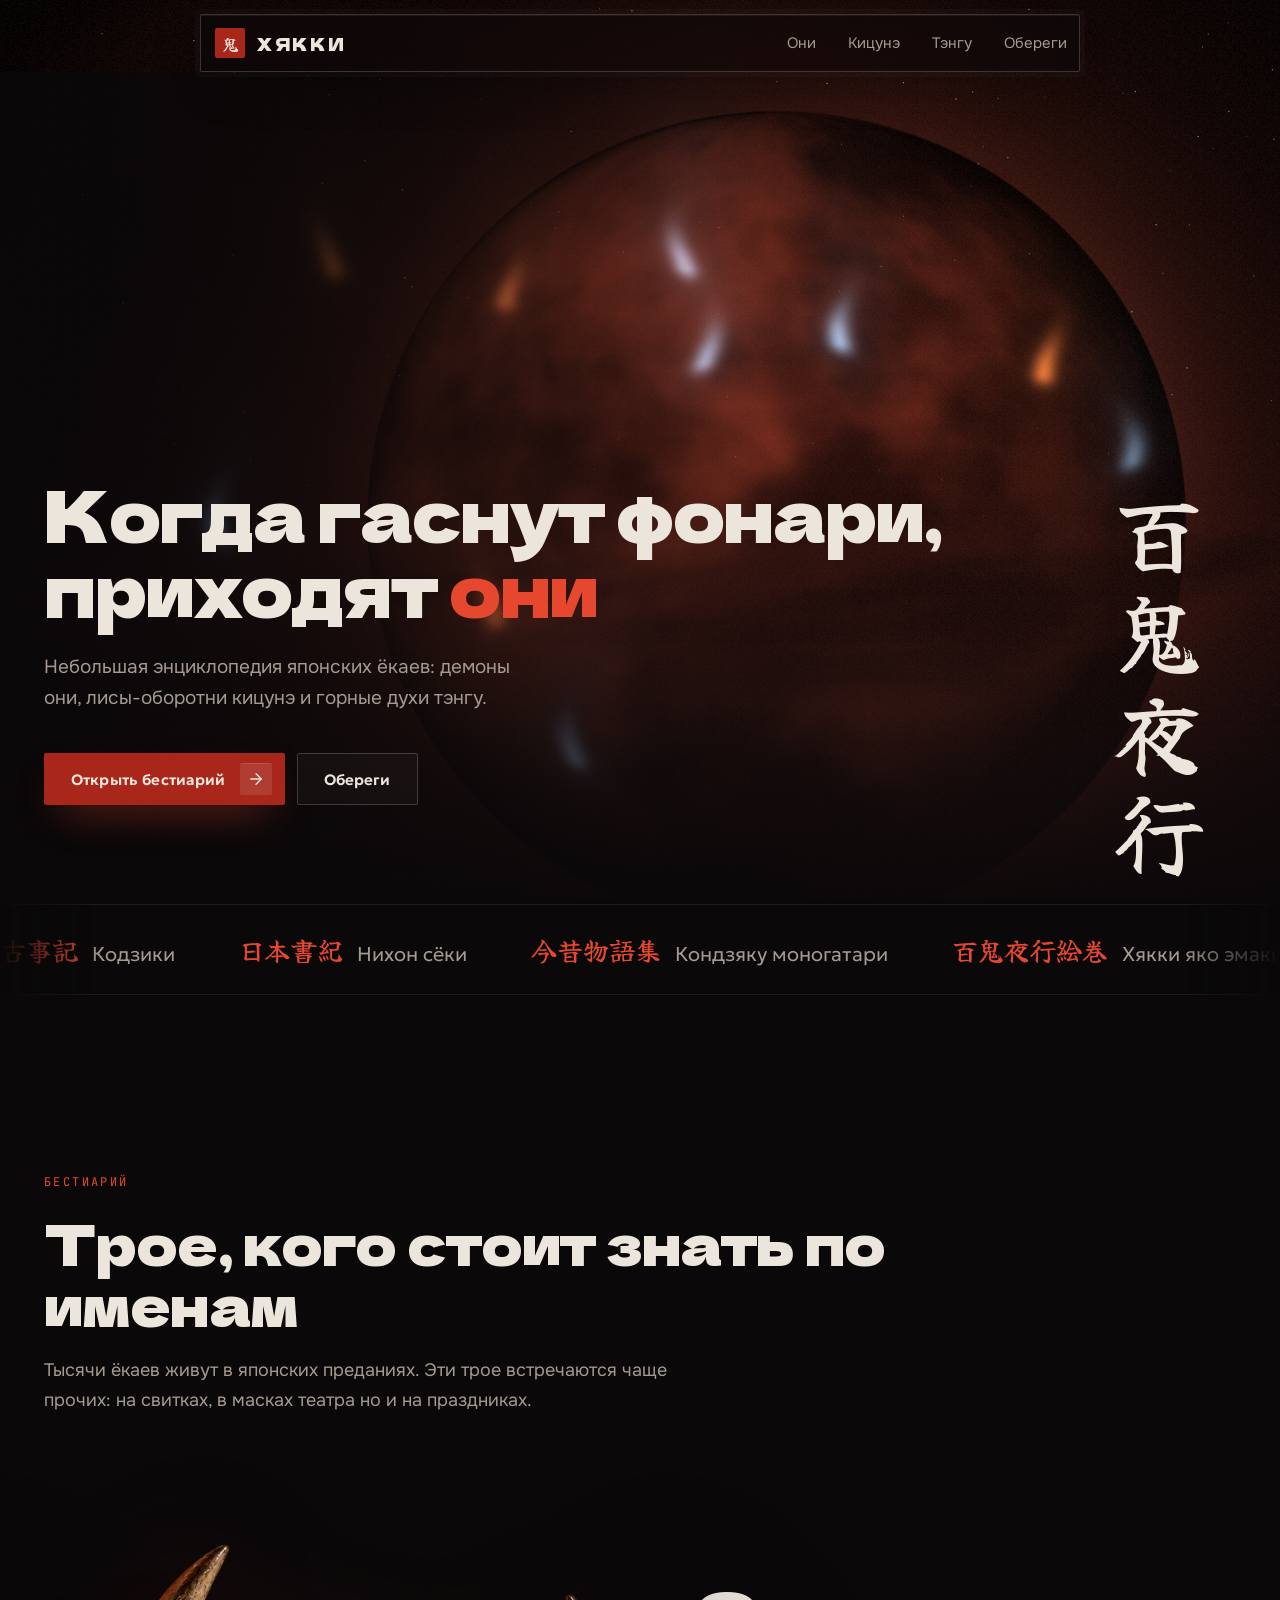
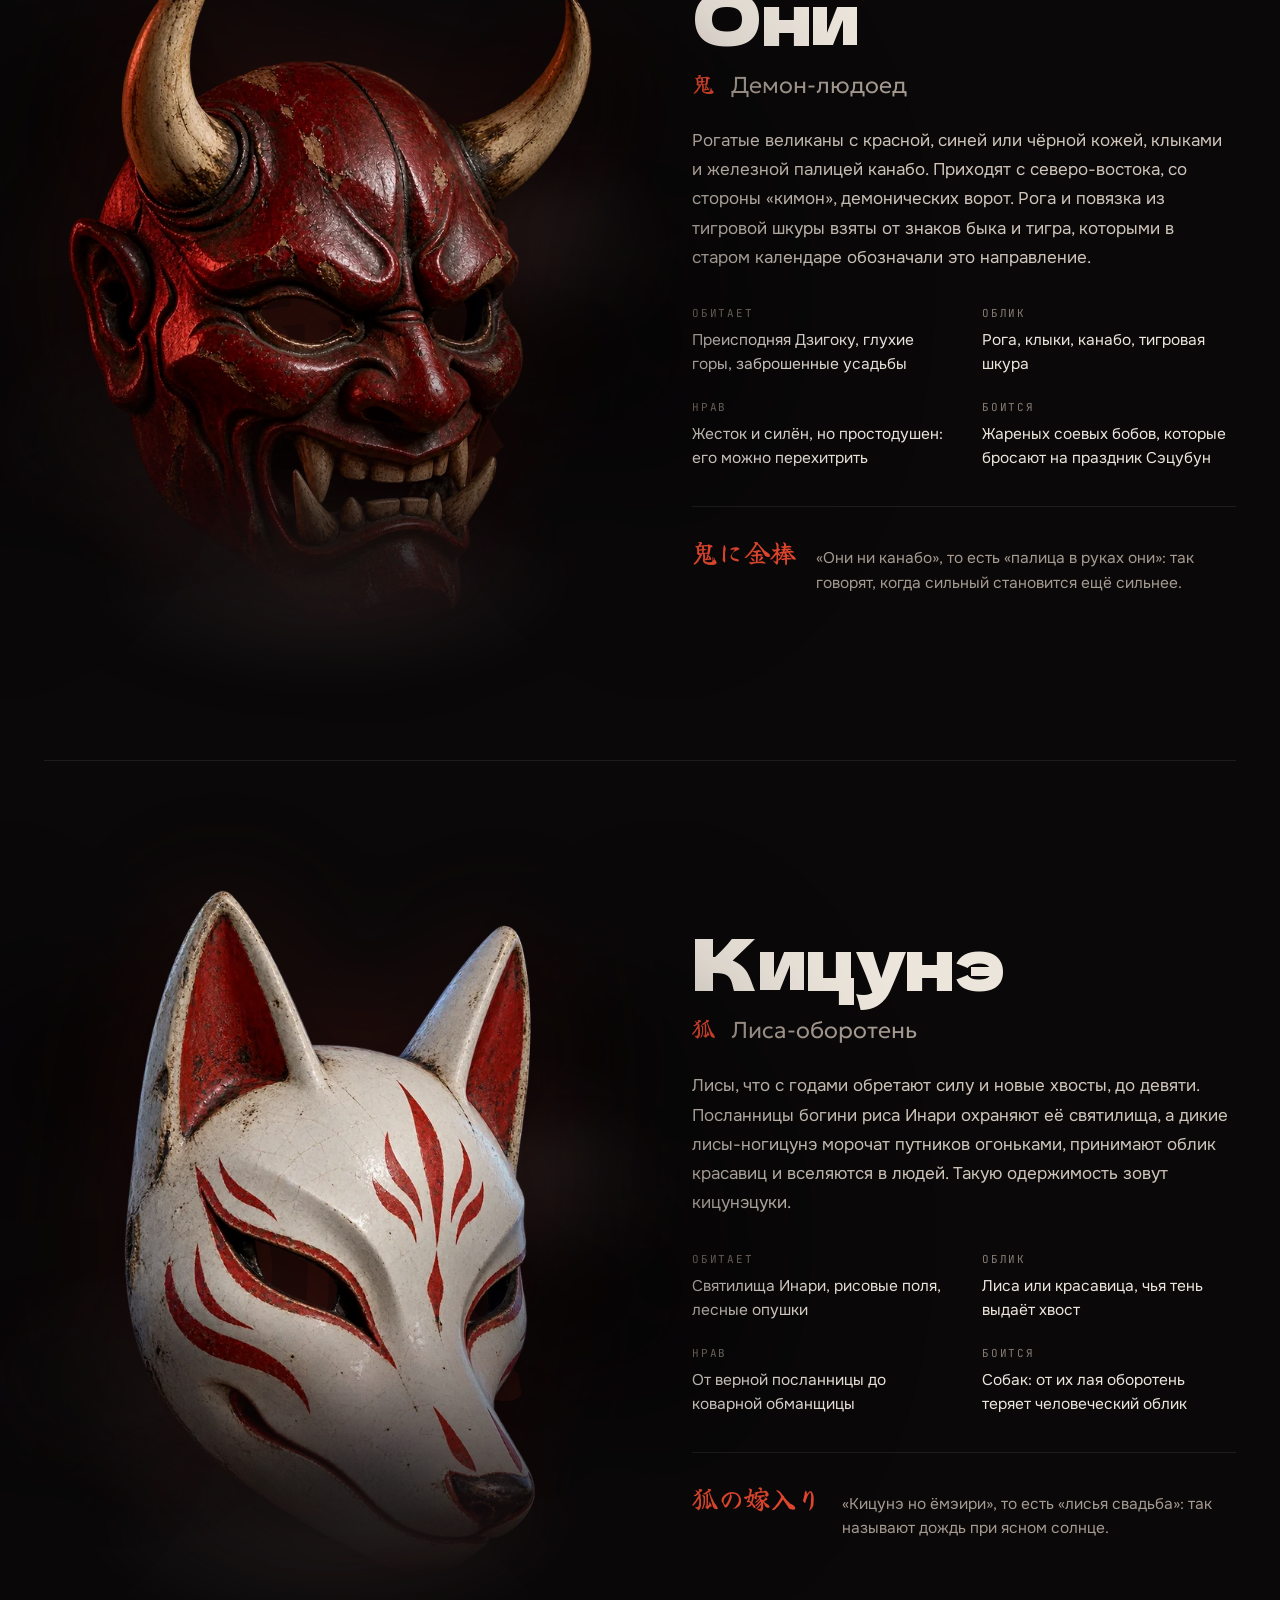
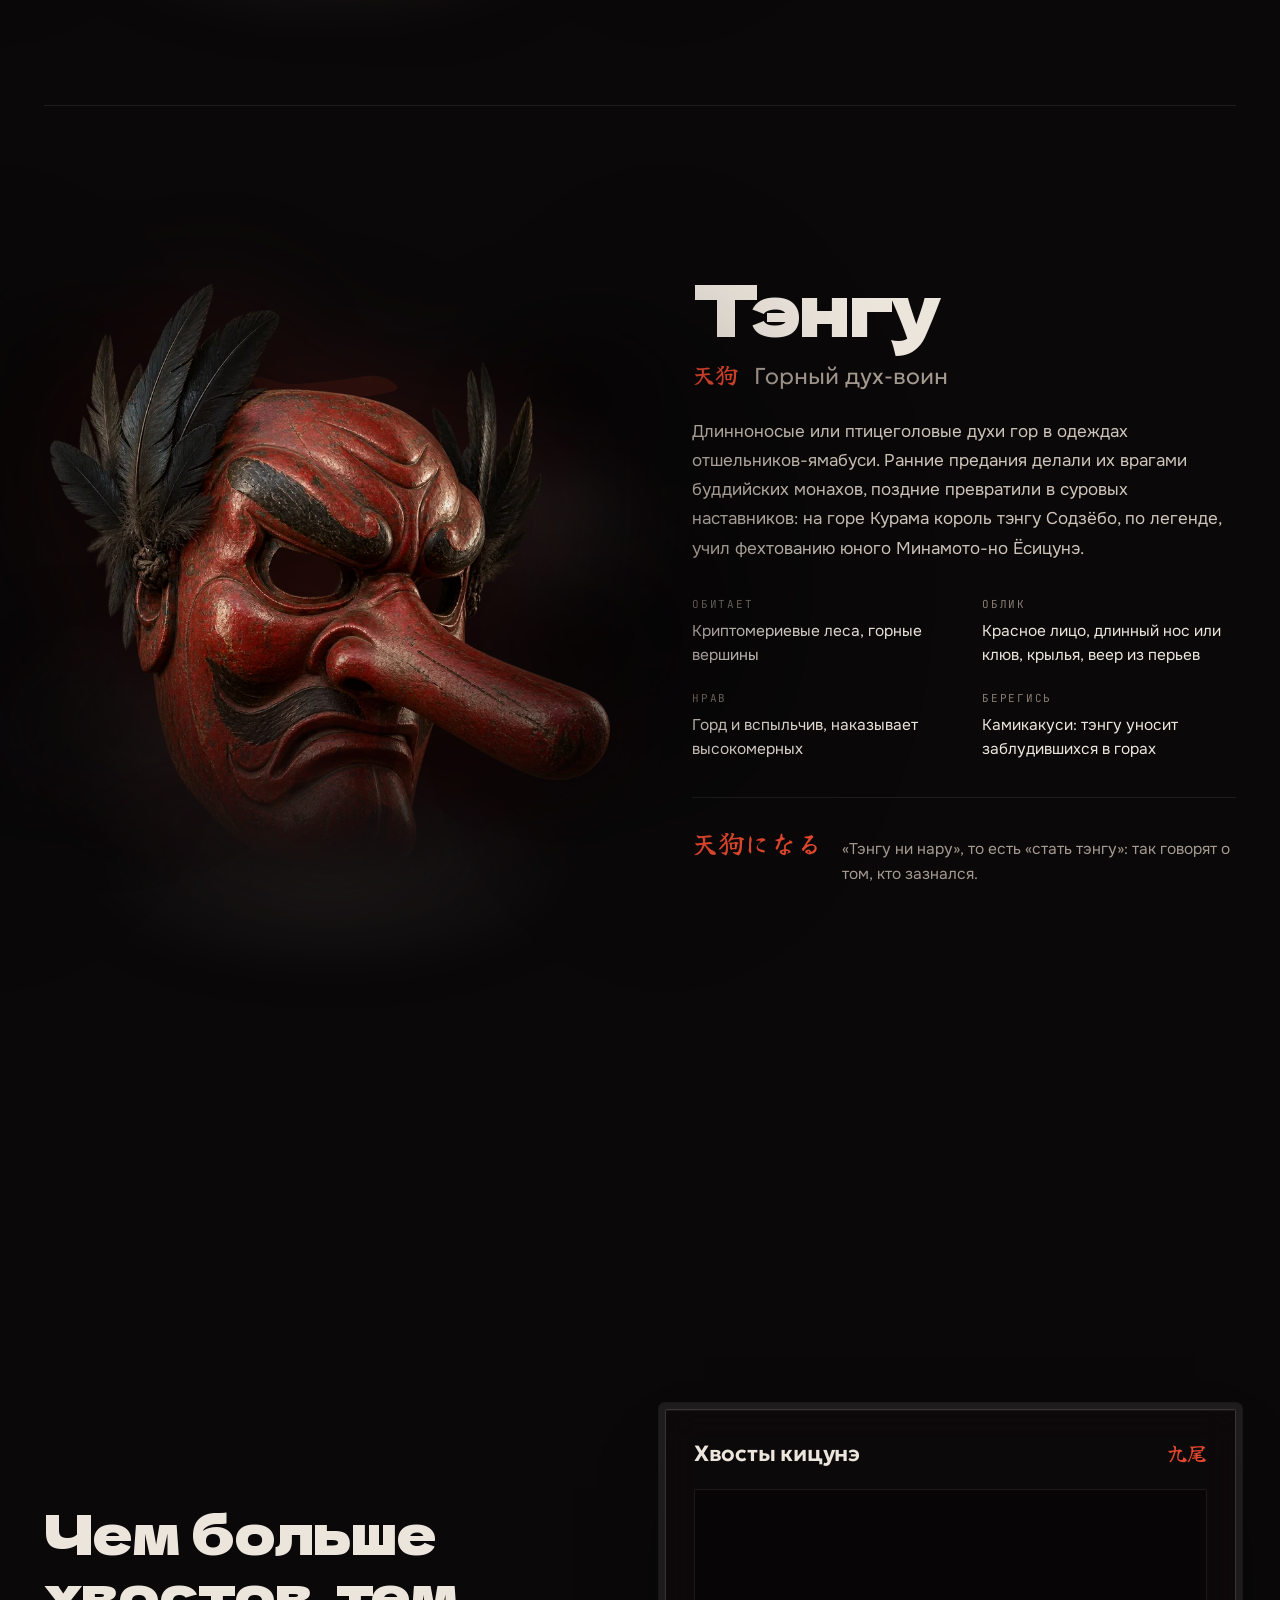
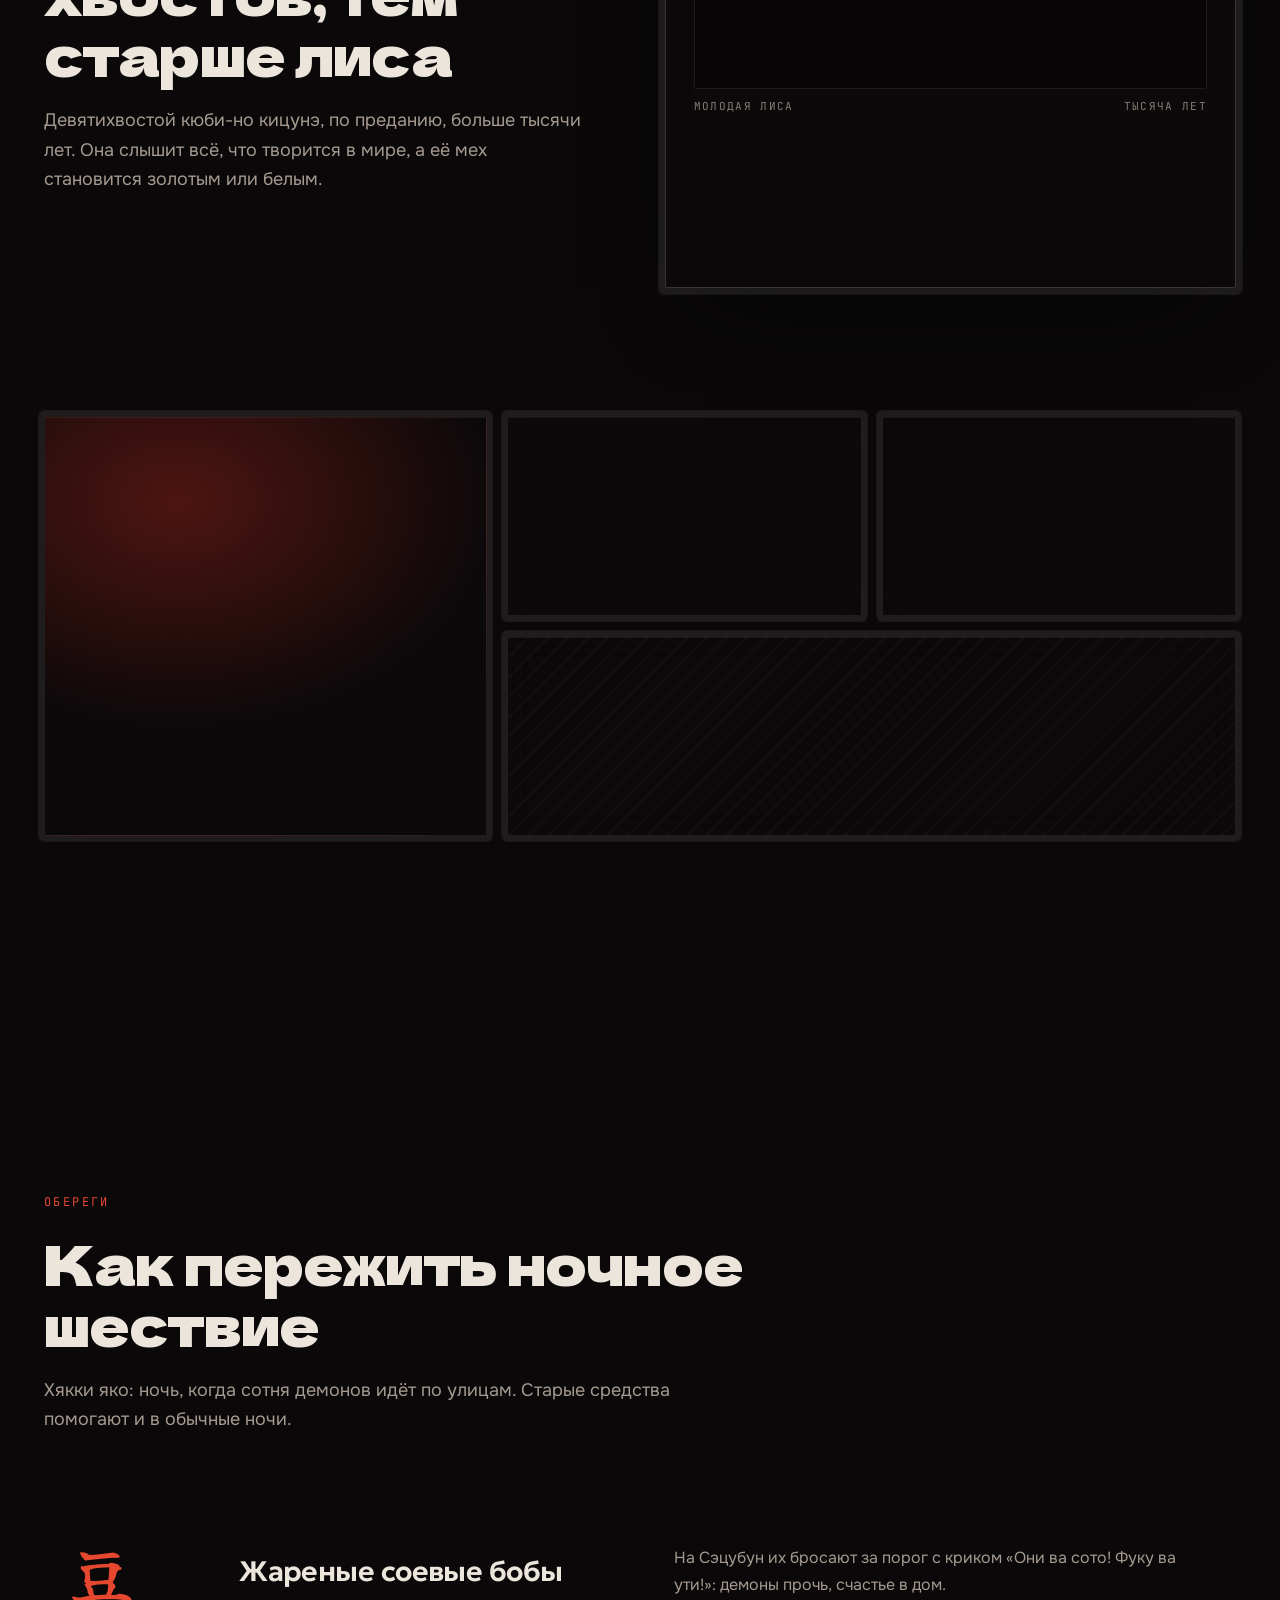
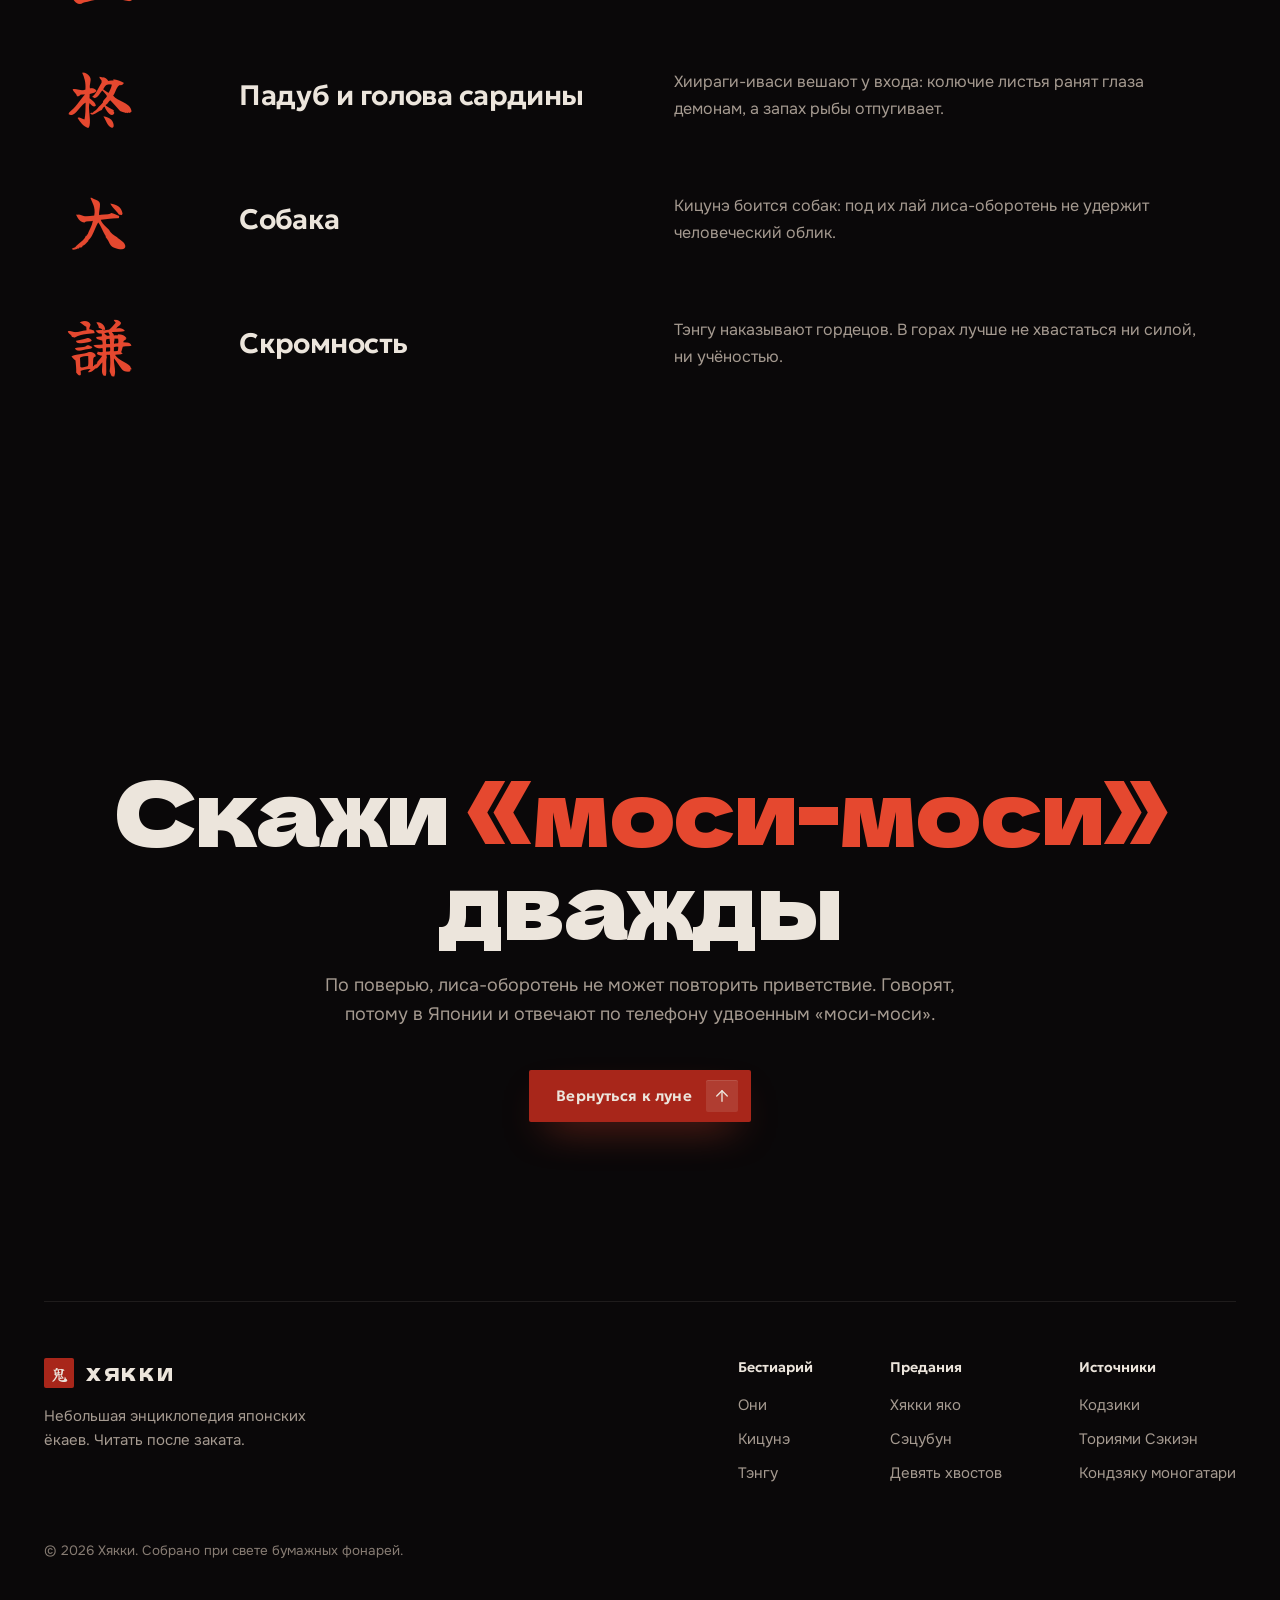
==== commit e2b57370: "Switch headlines to Dela Gothic One and polish details Floating glass nav, arrow chips inside button" ====
--- a/index.html
+++ b/index.html
@@ -6,7 +6,7 @@
 <title>Хякки: энциклопедия ёкаев</title>
 <meta name="description" content="Небольшая энциклопедия японских ёкаев: демоны они, лисы-оборотни кицунэ и горные духи тэнгу.">
 <link rel="preconnect" href="https://fonts.googleapis.com">
-<link rel="stylesheet" href="https://fonts.googleapis.com/css2?family=Geologica:wght@300;400;600;800&amp;family=Onest:wght@400;500&amp;family=JetBrains+Mono:wght@400;500&amp;family=Yuji+Syuku&amp;display=swap">
+<link rel="stylesheet" href="https://fonts.googleapis.com/css2?family=Dela+Gothic+One&amp;family=Geologica:wght@300;400;600;800&amp;family=Onest:wght@400;500&amp;family=JetBrains+Mono:wght@400;500&amp;family=Yuji+Syuku&amp;display=swap">
 <style>
 html{scroll-behavior:smooth}
 body{margin:0;background:#0a0809}
@@ -20,9 +20,10 @@
 .wrap{width:100%;max-width:var(--maxw);margin:0 auto;padding:0 24px}
 
 /* nav */
-.nav-wrap{position:sticky;top:0;z-index:5;background:rgba(10,8,9,.55);backdrop-filter:blur(16px) saturate(140%);-webkit-backdrop-filter:blur(16px) saturate(140%);border-bottom:1px solid var(--line)}
-.nav{height:68px;display:flex;align-items:center;justify-content:space-between;gap:24px}
-.brand{display:inline-flex;align-items:center;gap:12px;font-family:'Geologica',sans-serif;font-weight:800;font-size:18px;letter-spacing:.2em}
+.nav-wrap{position:sticky;top:14px;z-index:5;width:min(calc(100% - 32px),880px);margin:14px auto 0;background:rgba(12,9,10,.62);backdrop-filter:blur(16px) saturate(140%);-webkit-backdrop-filter:blur(16px) saturate(140%);border:1px solid var(--line-strong);border-radius:var(--r);box-shadow:0 0 0 5px rgba(236,229,220,.02),0 22px 50px -24px rgba(0,0,0,.9),inset 0 1px 0 rgba(236,229,220,.07)}
+.nav-wrap .nav{padding:0 12px 0 14px}
+.nav{height:56px;display:flex;align-items:center;justify-content:space-between;gap:24px}
+.brand{display:inline-flex;align-items:center;gap:12px;font-family:'Dela Gothic One',sans-serif;font-weight:400;font-size:17px;letter-spacing:.16em}
 .seal{display:inline-grid;place-items:center;flex:none;width:30px;height:30px;border-radius:var(--r);background:var(--shu-deep);color:var(--ink);font-family:'Yuji Syuku',serif;font-size:17px;line-height:1;letter-spacing:0}
 .nav-links{display:flex;gap:32px;font-size:15px;color:var(--muted)}
 .nav-links a{padding:12px 0;transition:color .2s}
@@ -30,7 +31,8 @@
 /* buttons */
 .btn{display:inline-flex;align-items:center;justify-content:center;gap:12px;min-height:52px;padding:14px 26px;border-radius:var(--r);border:1px solid transparent;font-family:'Geologica',sans-serif;font-size:15px;font-weight:600;letter-spacing:.01em;white-space:nowrap;cursor:pointer;transition:transform .5s cubic-bezier(.16,1,.3,1),background .3s ease,border-color .3s ease,box-shadow .5s cubic-bezier(.16,1,.3,1)}
 .btn svg{width:18px;height:18px;fill:none;stroke:currentColor;stroke-width:1.8;stroke-linecap:round;stroke-linejoin:round;transition:transform .5s cubic-bezier(.16,1,.3,1)}
-.btn:hover svg{transform:translateX(4px)}
+.btn .chip{display:inline-grid;place-items:center;width:32px;height:32px;margin:-6px -14px -6px 2px;border-radius:var(--r);background:rgba(236,229,220,.12);box-shadow:inset 0 1px 0 rgba(236,229,220,.12);transition:transform .6s cubic-bezier(.32,.72,0,1),background .3s ease}
+.btn:hover .chip{transform:translate(2px,-2px) scale(1.06);background:rgba(236,229,220,.2)}
 .btn:active{transform:translateY(1px) scale(.99)}
 .btn-primary{color:var(--ink);background:var(--shu-deep);box-shadow:0 18px 40px -18px rgba(229,72,47,.7)}
 .btn-primary:hover{color:var(--ink);background:#bb2d1e;transform:translateY(-2px);box-shadow:0 24px 50px -18px rgba(229,72,47,.85)}
@@ -41,7 +43,7 @@
 .hero{position:relative;min-height:calc(100vh - 68px);min-height:calc(100dvh - 68px);display:flex;flex-direction:column;justify-content:flex-end}
 .hero::before{content:"";position:absolute;inset:0;background:linear-gradient(90deg,rgba(10,8,9,.88) 0%,rgba(10,8,9,.5) 42%,transparent 72%),linear-gradient(0deg,rgba(10,8,9,.9) 0%,transparent 35%);pointer-events:none}
 .hero-inner{position:relative;padding-top:64px;padding-bottom:clamp(56px,11vh,128px)}
-.hero-title{margin:0;font-family:'Geologica',sans-serif;font-weight:800;font-size:clamp(44px,6.4vw,104px);line-height:.96;letter-spacing:-.04em}
+.hero-title{margin:0;font-family:'Dela Gothic One',sans-serif;font-weight:400;font-size:clamp(40px,5.6vw,92px);line-height:1.04;letter-spacing:-.02em}
 .hero-title span{display:block}
 .hero-title em{font-style:normal;color:var(--shu)}
 .hero-sub{margin:28px 0 0;max-width:36ch;font-size:clamp(16px,1.5vw,19px);line-height:1.6;color:var(--muted)}
@@ -59,7 +61,7 @@
 /* section rhythm */
 .section{position:relative;padding:clamp(96px,14vw,192px) 0}
 .eyebrow{display:block;font-family:'JetBrains Mono',monospace;font-size:12px;letter-spacing:.2em;text-transform:uppercase;color:var(--shu);margin-bottom:22px}
-.h2{margin:0;font-family:'Geologica',sans-serif;font-weight:800;font-size:clamp(36px,5vw,72px);line-height:1;letter-spacing:-.035em}
+.h2{margin:0;font-family:'Dela Gothic One',sans-serif;font-weight:400;font-size:clamp(32px,4.4vw,64px);line-height:1.08;letter-spacing:-.015em}
 .lead{margin:22px 0 0;max-width:56ch;font-size:18px;line-height:1.65;color:var(--muted)}
 .head{max-width:860px}
 
@@ -94,7 +96,7 @@
 .spark{position:absolute;z-index:5;bottom:14%;width:5px;height:5px;border-radius:50%;background:#ff8f5e;box-shadow:0 0 10px 2px rgba(255,108,58,.75);opacity:0;animation:rise 7s linear infinite;pointer-events:none}
 .spark.fox{width:9px;height:12px;border-radius:50% 50% 50% 50% / 62% 62% 38% 38%;background:radial-gradient(circle at 50% 70%,#ffffff,#cfe6ff 40%,rgba(120,170,255,.5) 75%,transparent);box-shadow:0 0 18px 5px rgba(110,160,255,.5);animation-name:wisp}
 .spark.feather{bottom:auto;top:-4%;width:5px;height:24px;border-radius:50%;background:linear-gradient(180deg,#2c2426,#0b0809);box-shadow:0 0 0 1px rgba(229,72,47,.22);animation-name:fall}
-.entry-name{margin:0;font-family:'Geologica',sans-serif;font-weight:800;font-size:clamp(52px,6.4vw,96px);line-height:.95;letter-spacing:-.04em}
+.entry-name{margin:0;font-family:'Dela Gothic One',sans-serif;font-weight:400;font-size:clamp(46px,5.6vw,84px);line-height:1.02;letter-spacing:-.02em}
 .entry-sub{margin:14px 0 0;display:flex;align-items:baseline;gap:16px;flex-wrap:wrap;font-family:'Geologica',sans-serif;font-weight:300;font-size:clamp(19px,1.8vw,24px);color:var(--muted)}
 .entry-sub b{font-family:'Yuji Syuku',serif;font-weight:400;color:var(--shu)}
 .entry-text{margin:26px 0 0;max-width:56ch;font-size:17px;line-height:1.72;color:var(--body)}
@@ -126,7 +128,7 @@
 .cell:hover{border-color:var(--line-strong);transform:translateY(-3px)}
 .cell-big{grid-row:span 2;background:radial-gradient(120% 90% at 30% 20%,rgba(168,38,26,.42),transparent 60%),var(--glass)}
 .cell-long{grid-column:span 2;background:repeating-linear-gradient(135deg,rgba(236,229,220,.025) 0 2px,transparent 2px 14px),var(--glass)}
-.cell-value{font-family:'Geologica',sans-serif;font-weight:800;font-size:clamp(44px,5vw,72px);line-height:1;letter-spacing:-.03em;color:var(--ink)}
+.cell-value{font-family:'Dela Gothic One',sans-serif;font-weight:400;font-size:clamp(40px,4.6vw,66px);line-height:1.05;letter-spacing:-.01em;color:var(--ink)}
 .cell-value.jp{font-family:'Yuji Syuku',serif;font-weight:400;color:var(--ink)}
 .cell-big .cell-value{font-size:clamp(120px,16vw,220px);color:var(--shu)}
 .cell-label{max-width:34ch;font-size:15px;line-height:1.55;color:var(--muted)}
@@ -142,7 +144,7 @@
 
 /* cta + footer */
 .cta{text-align:center;display:flex;flex-direction:column;align-items:center}
-.cta-title{margin:0;max-width:16ch;font-family:'Geologica',sans-serif;font-weight:800;font-size:clamp(48px,8vw,128px);line-height:.95;letter-spacing:-.045em}
+.cta-title{margin:0;max-width:15ch;font-family:'Dela Gothic One',sans-serif;font-weight:400;font-size:clamp(42px,7vw,112px);line-height:1.04;letter-spacing:-.025em}
 .cta-title em{font-style:normal;color:var(--shu)}
 .cta .lead{text-align:center;margin-left:auto;margin-right:auto}
 .cta .btn{margin-top:40px}
@@ -222,6 +224,11 @@
 .bento.on .stamp{animation:stamp .75s cubic-bezier(.2,.8,.2,1) both;animation-delay:calc(800ms + var(--i,0) * 260ms)}
 .bento.on .cell-label{animation:mist 1s ease-out both;animation-delay:.9s}
 @keyframes ghostIn{0%{opacity:0;filter:blur(6px)}30%{opacity:1;filter:blur(0)}42%{opacity:.25}55%{opacity:1}68%{opacity:.5}100%{opacity:1;filter:none}}
+
+/* machined-tray outline: a faint outer ring around each glass panel */
+.bento{gap:20px}
+.cell{box-shadow:0 0 0 5px rgba(236,229,220,.02),0 0 0 6px rgba(236,229,220,.065),inset 0 1px 0 rgba(236,229,220,.06)}
+.panel{box-shadow:0 0 0 6px rgba(236,229,220,.02),0 0 0 7px rgba(236,229,220,.07),0 40px 90px -40px rgba(0,0,0,.9),inset 0 1px 0 rgba(236,229,220,.06)}
 
 /* responsive */
 @media (max-width:980px){
@@ -279,7 +286,7 @@
 <h1 class="hero-title hi hd1"><span>Когда гаснут фонари,</span><span>приходят <em>они</em></span></h1>
 <p class="hero-sub hi hd2">Небольшая энциклопедия японских ёкаев: демоны они, лисы-оборотни кицунэ и горные духи тэнгу.</p>
 <div class="hero-actions hi hd3">
-<a class="btn btn-primary" href="#bestiary">Открыть бестиарий <svg viewBox="0 0 24 24" aria-hidden="true"><path d="M5 12h14"></path><path d="m12 5 7 7-7 7"></path></svg></a>
+<a class="btn btn-primary" href="#bestiary">Открыть бестиарий <span class="chip"><svg viewBox="0 0 24 24" aria-hidden="true"><path d="M5 12h14"></path><path d="m12 5 7 7-7 7"></path></svg></span></a>
 <a class="btn btn-outline" href="#charms">Обереги</a>
 </div>
 </div>
@@ -477,7 +484,7 @@
 <div class="wrap cta">
 <h2 class="cta-title rv">Скажи <em>«моси-моси»</em> дважды</h2>
 <p class="lead rv d1">По поверью, лиса-оборотень не может повторить приветствие. Говорят, потому в Японии и отвечают по телефону удвоенным «моси-моси».</p>
-<a class="btn btn-primary rv d2" href="#top">Вернуться к луне <svg viewBox="0 0 24 24" aria-hidden="true"><path d="M12 19V5"></path><path d="m5 12 7-7 7 7"></path></svg></a>
+<a class="btn btn-primary rv d2" href="#top">Вернуться к луне <span class="chip"><svg viewBox="0 0 24 24" aria-hidden="true"><path d="M12 19V5"></path><path d="m5 12 7-7 7 7"></path></svg></span></a>
 </div>
 </section>
 
@@ -656,7 +663,7 @@
   const SX = [{ p: 0, v: 0.55 }, { p: 0.3, v: -0.78 }, { p: 0.62, v: 0.8 }, { p: 1, v: 0 }];
   const SY = [{ p: 0, v: -0.26 }, { p: 0.3, v: 0.3 }, { p: 0.62, v: 0.28 }, { p: 1, v: 0.04 }];
   const SR = [{ p: 0, v: 0.6 }, { p: 0.3, v: 0.15 }, { p: 0.62, v: 0.17 }, { p: 1, v: 0.34 }];
-  const SA = [{ p: 0, v: 1 }, { p: 0.05, v: 1 }, { p: 0.12, v: 0 }, { p: 0.58, v: 0 }, { p: 0.67, v: 1 }, { p: 1, v: 1 }];
+  const SA = [{ p: 0, v: 1 }, { p: 0.05, v: 1 }, { p: 0.12, v: 0 }, { p: 0.58, v: 0 }, { p: 0.67, v: 0.55 }, { p: 1, v: 0.7 }];
   const n = parseInt(MOON_COLOR.slice(1), 16);
   const tint = [((n >> 16) & 255) / 255, ((n >> 8) & 255) / 255, (n & 255) / 255];
 
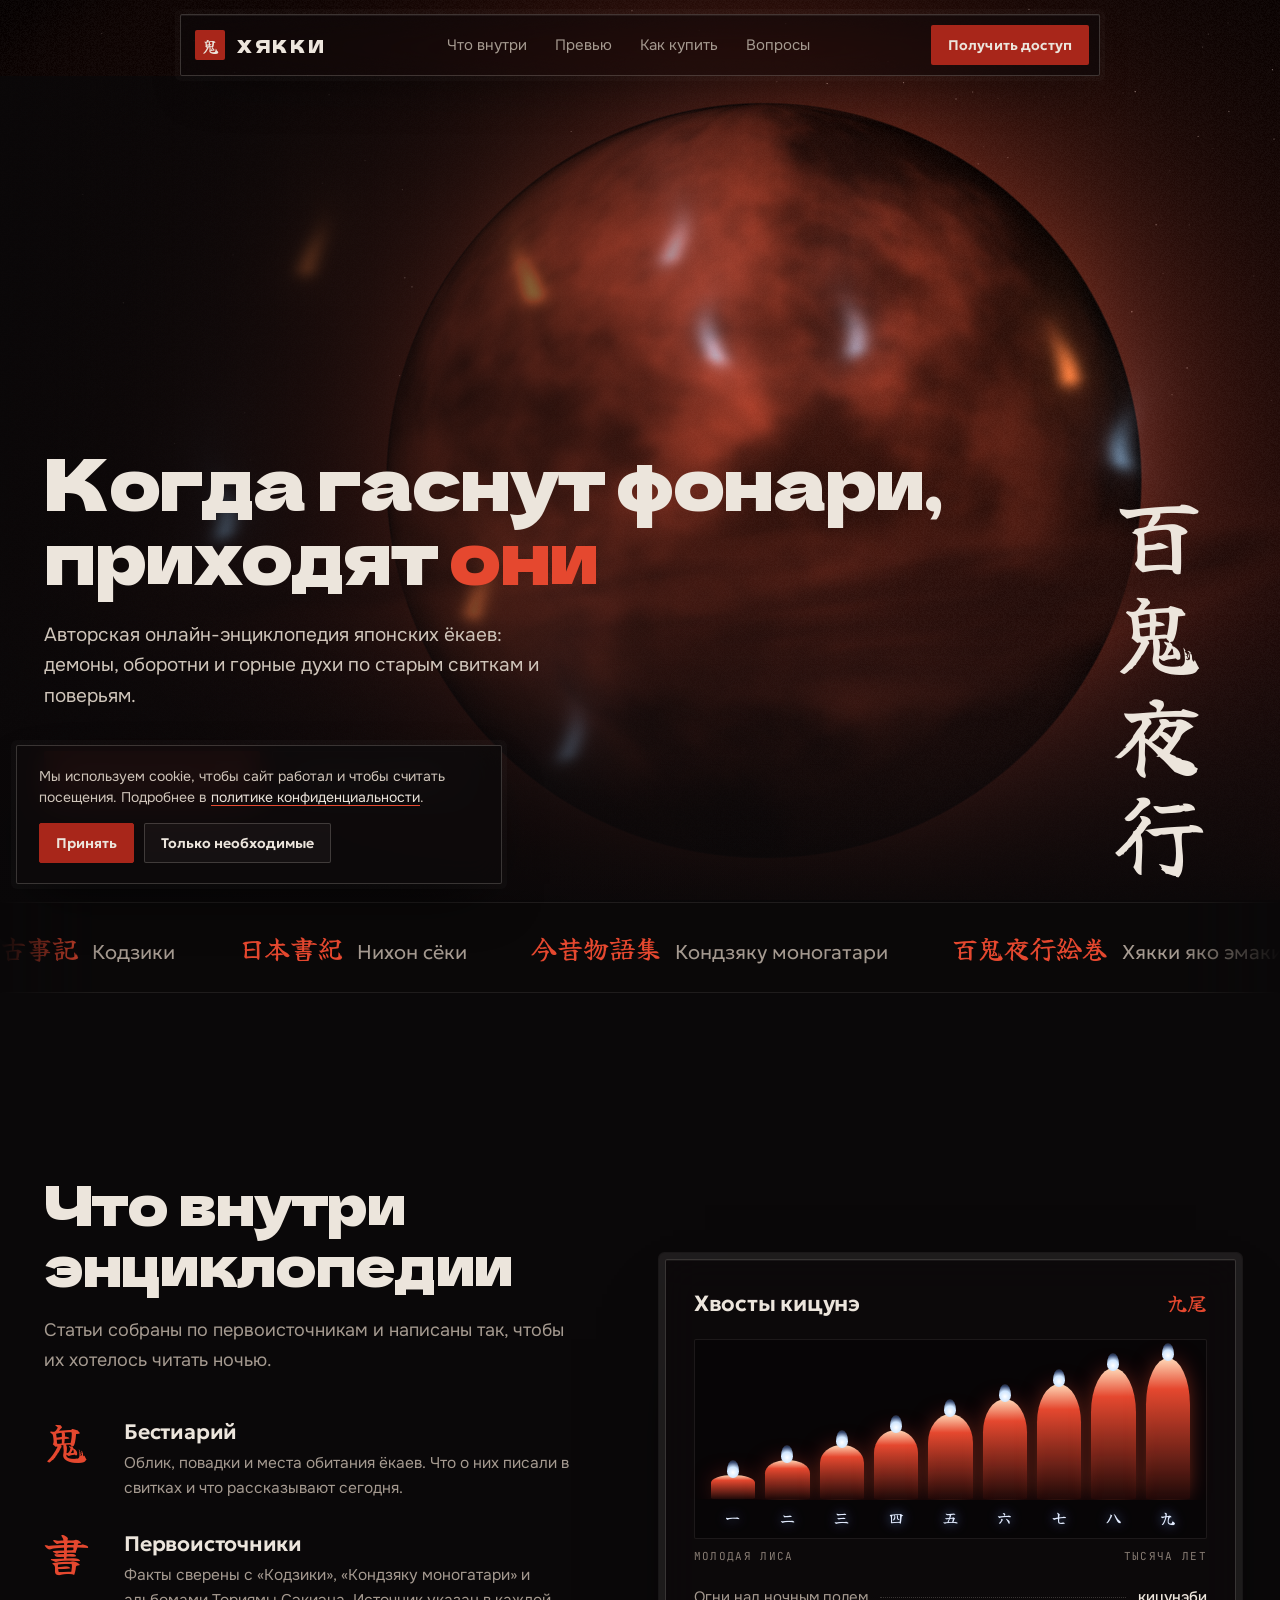
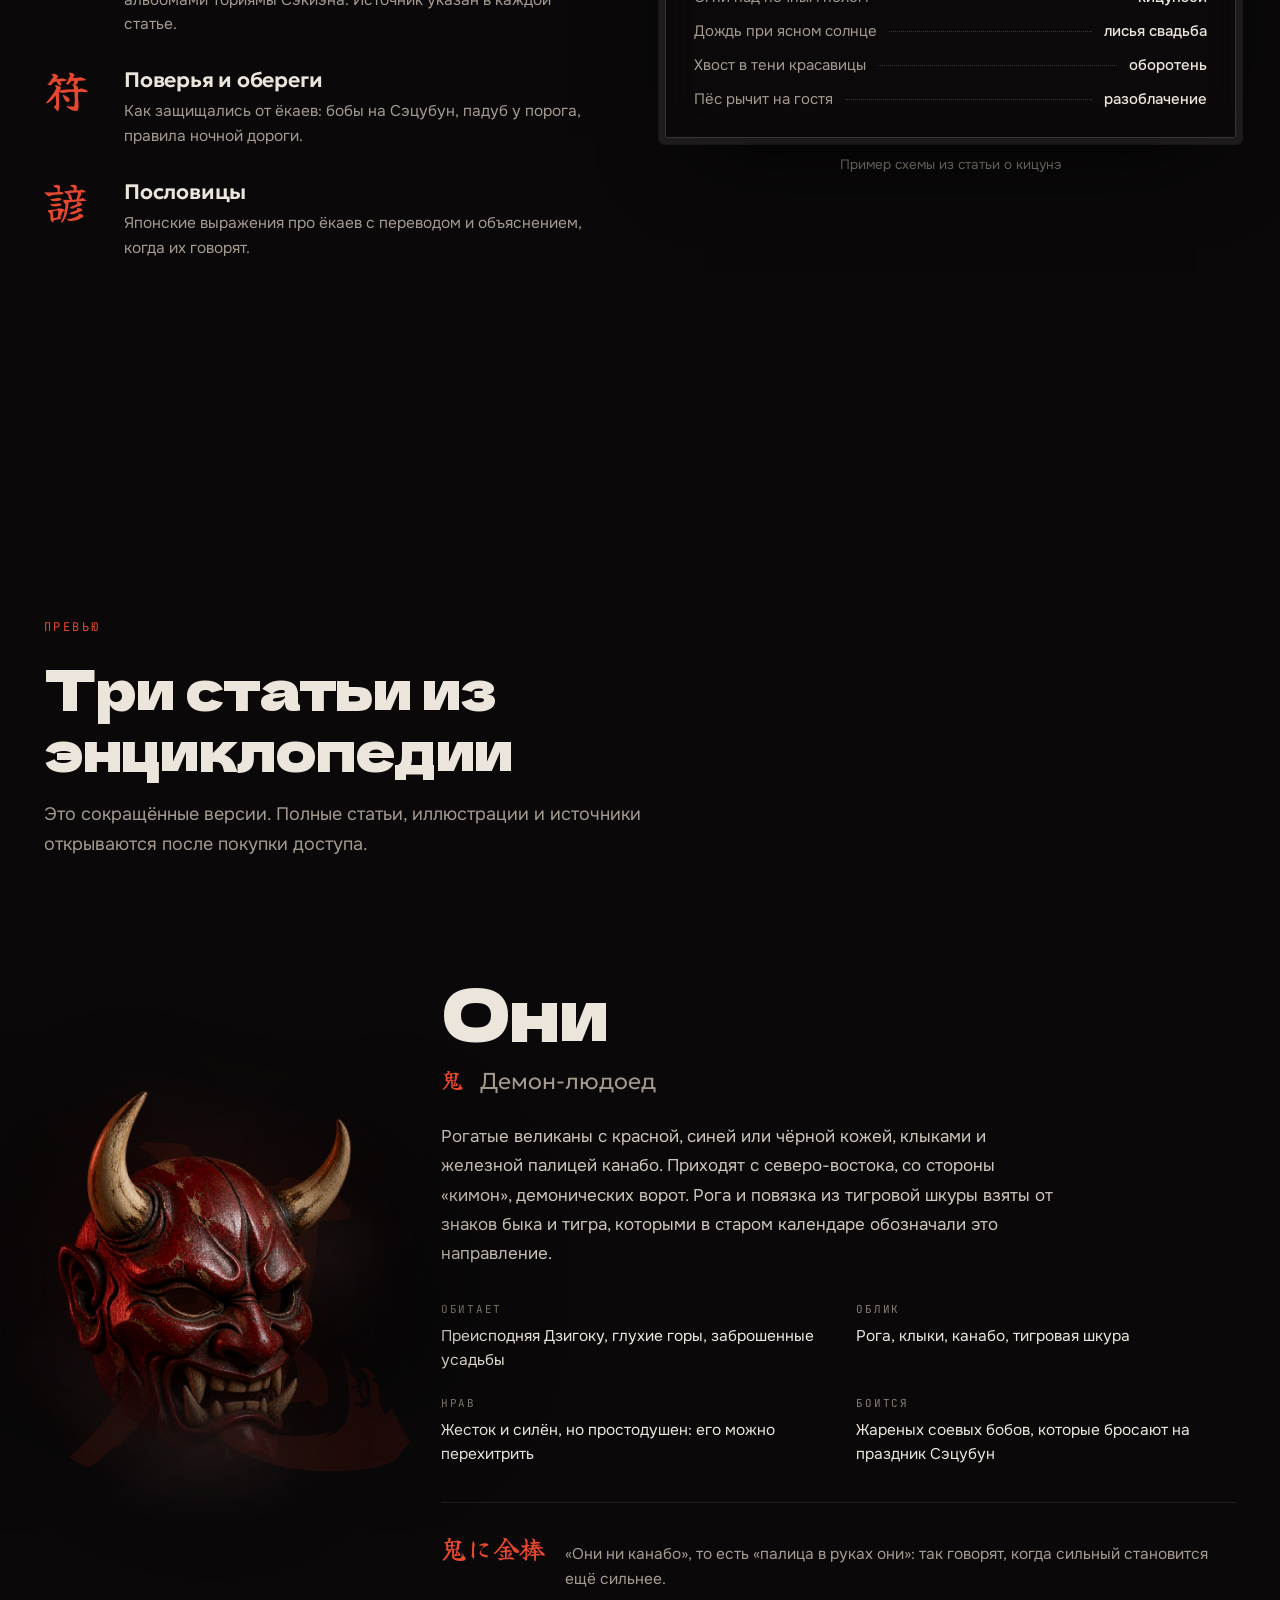
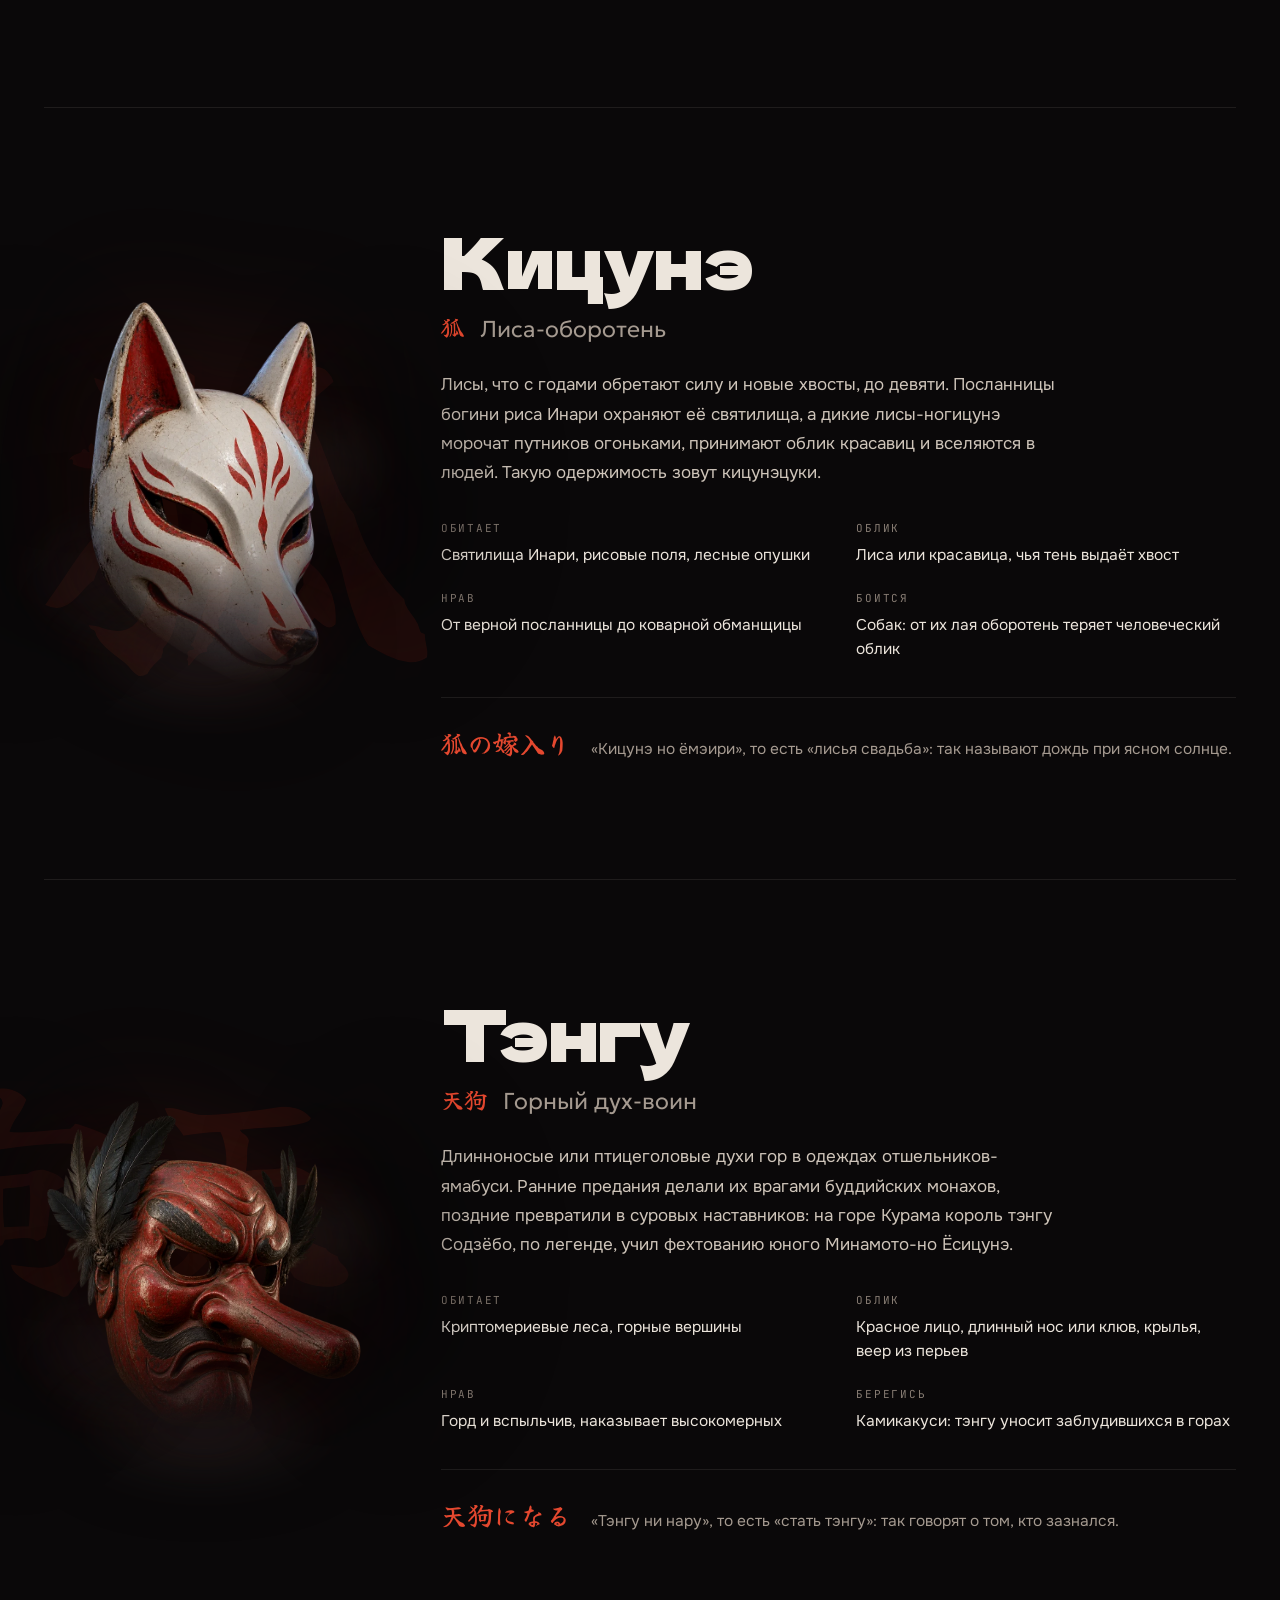
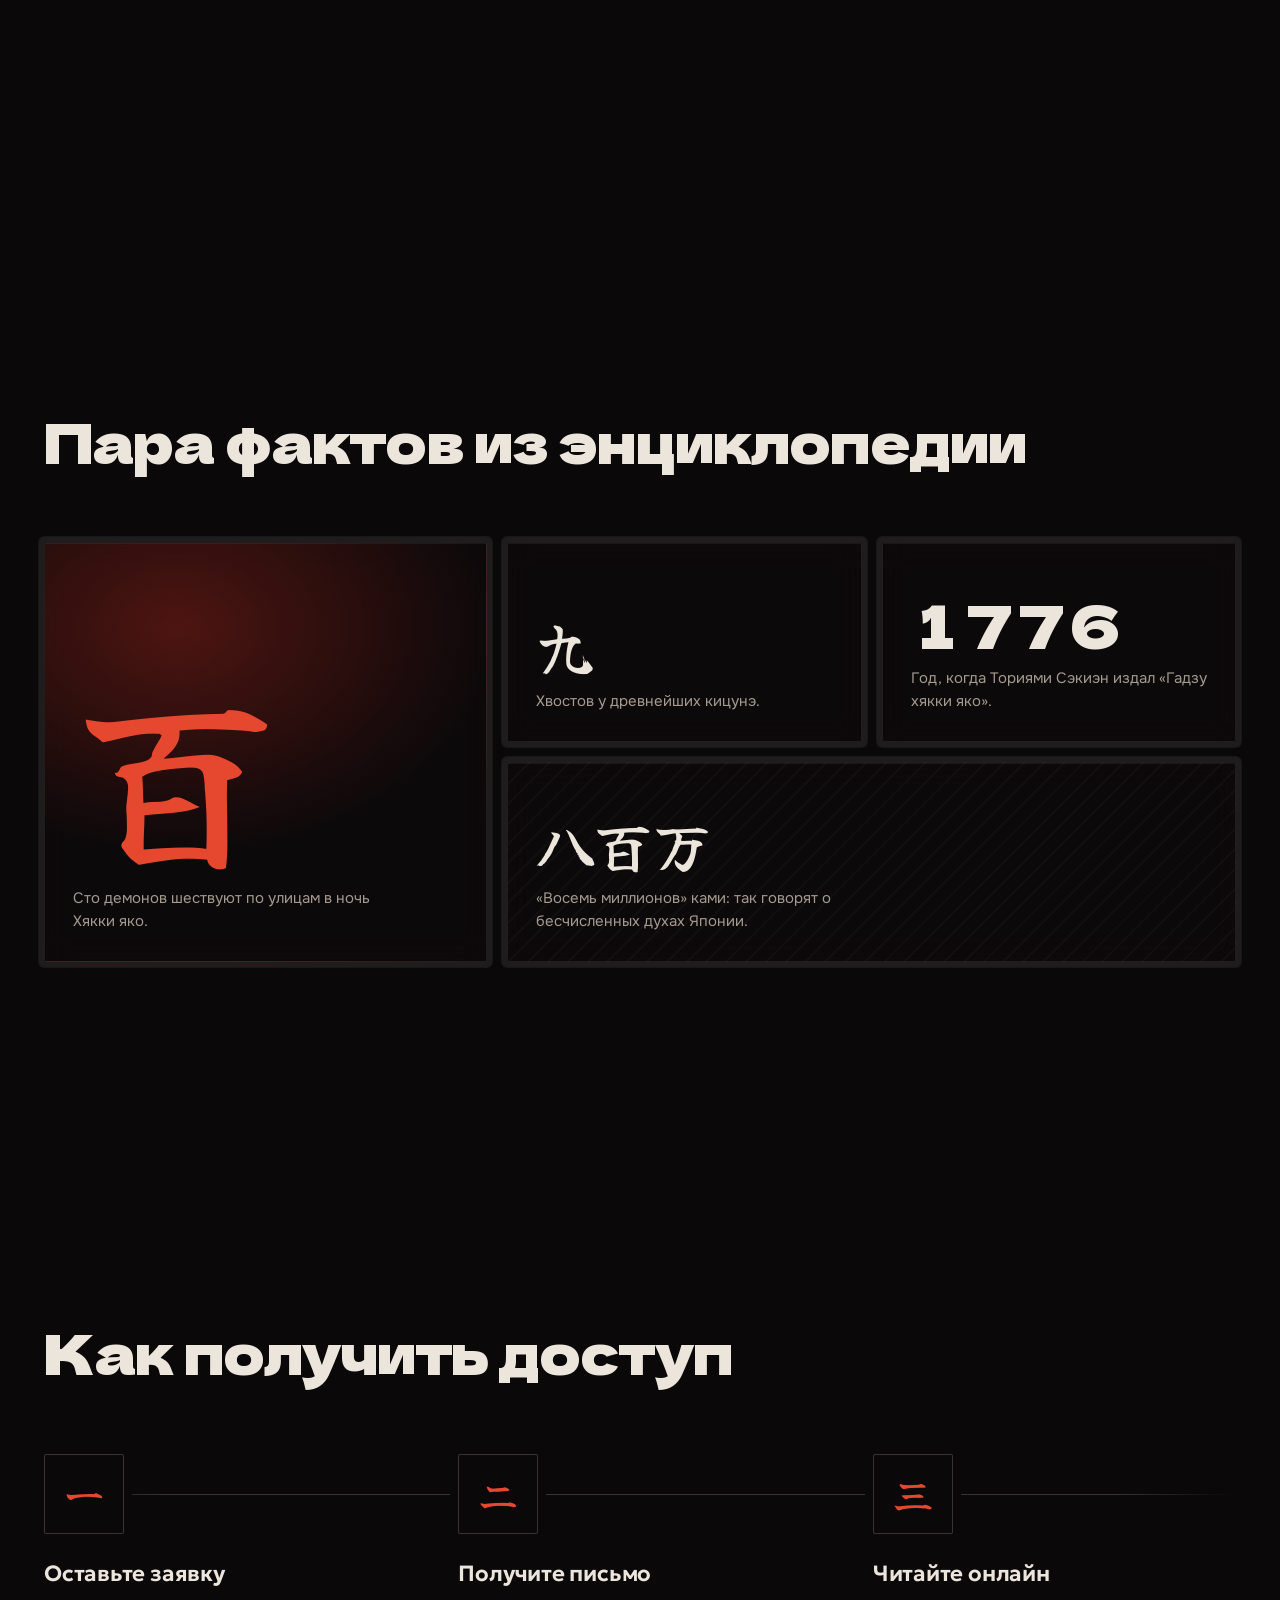
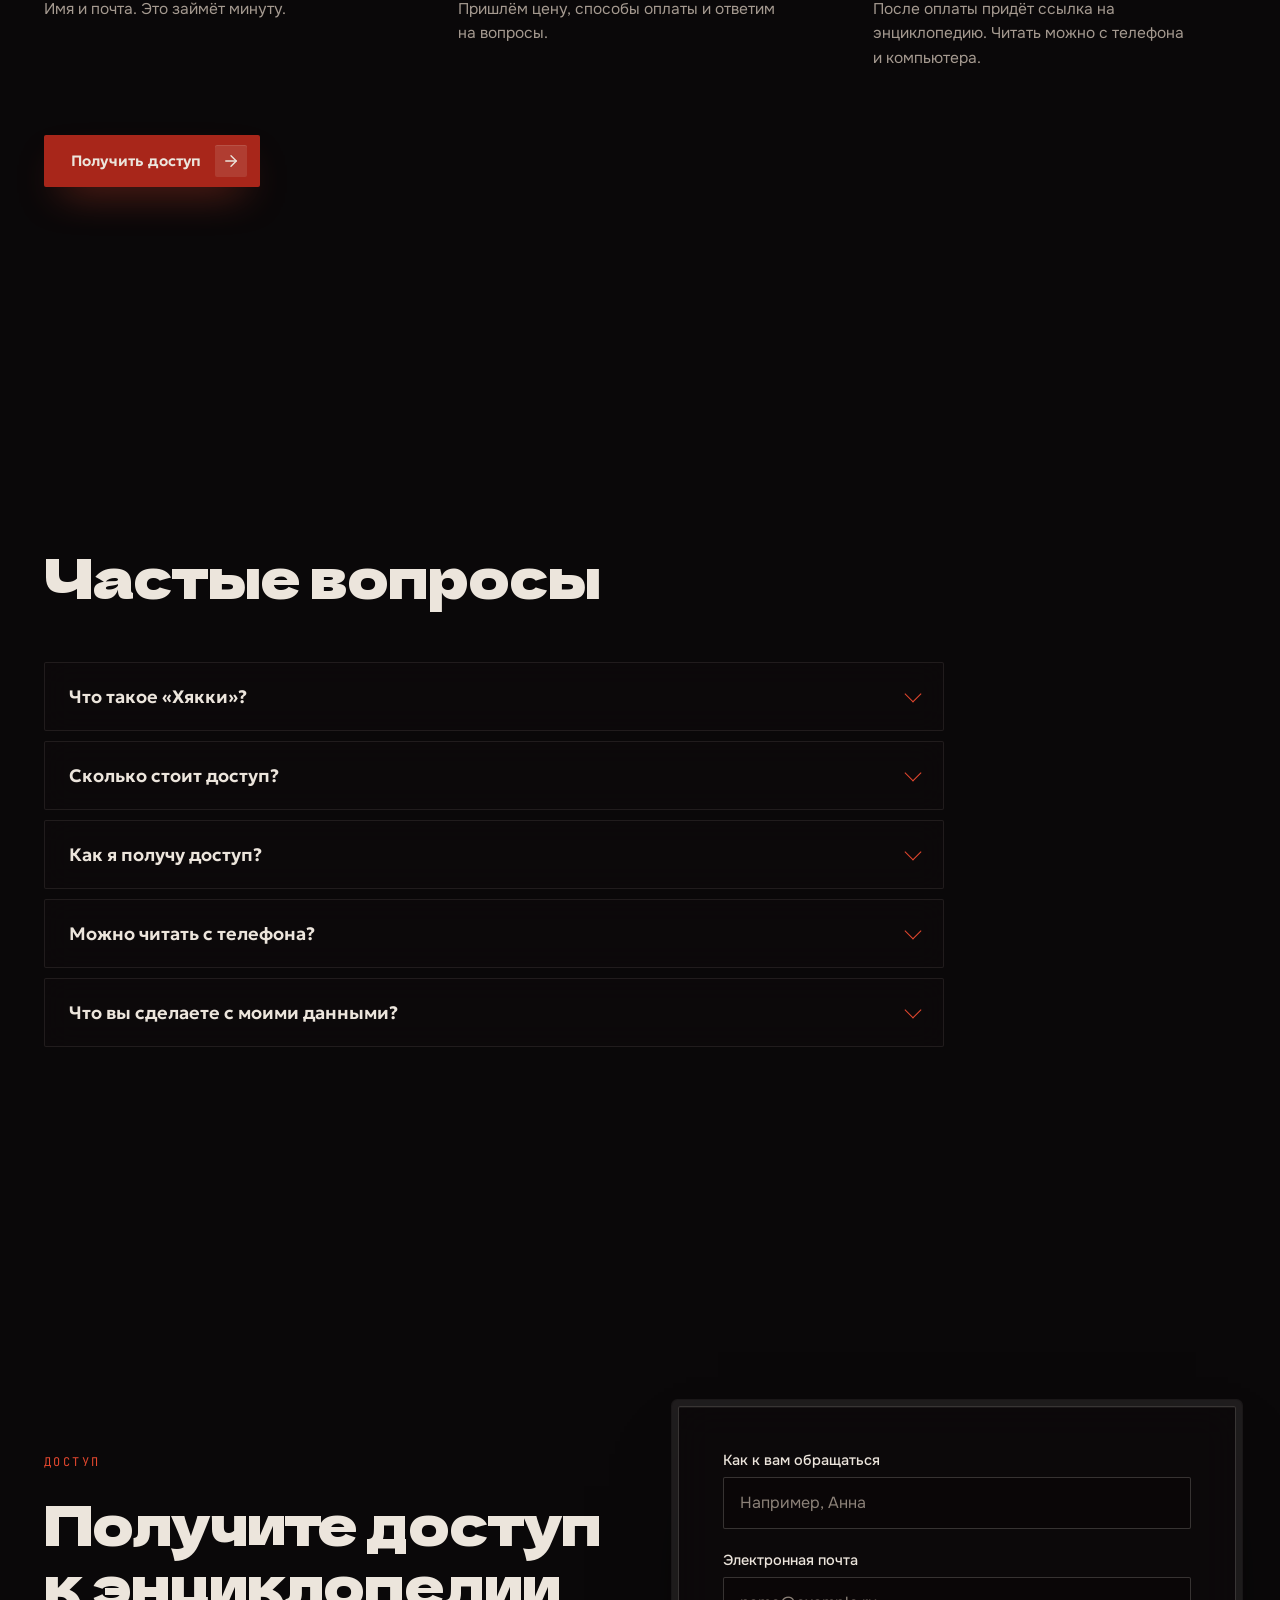
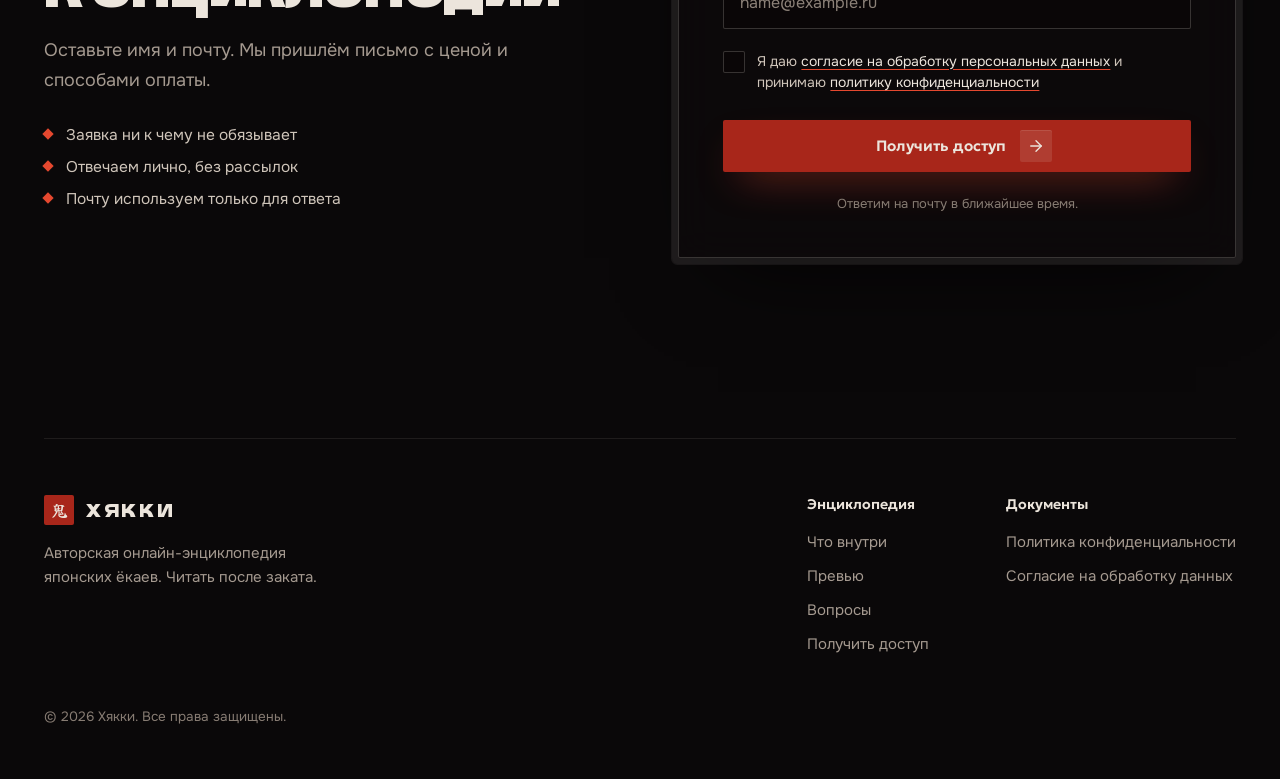
==== commit 0b8253da: "Turn the site into a sales page for the encyclopedia Lead form with validation and a thank-you state" ====
--- a/index.html
+++ b/index.html
@@ -2,55 +2,82 @@
 <html lang="ru">
 <head>
 <meta charset="utf-8">
-<meta name="viewport" content="width=device-width, initial-scale=1">
-<title>Хякки: энциклопедия ёкаев</title>
-<meta name="description" content="Небольшая энциклопедия японских ёкаев: демоны они, лисы-оборотни кицунэ и горные духи тэнгу.">
+<meta name="viewport" content="width=device-width, initial-scale=1, viewport-fit=cover">
+<title>Хякки: онлайн-энциклопедия японских ёкаев</title>
+<meta name="description" content="Авторская онлайн-энциклопедия японских ёкаев: они, кицунэ, тэнгу и другие духи по первоисточникам. Оставьте заявку и получите доступ.">
+<link rel="canonical" href="https://mprav-cld.github.io/hyakki-yokai/">
+<meta name="theme-color" content="#0a0809">
+<meta name="color-scheme" content="dark">
+<meta name="format-detection" content="telephone=no">
+<link rel="icon" href="favicon.ico" sizes="32x32">
+<link rel="icon" href="favicon.svg" type="image/svg+xml">
+<link rel="apple-touch-icon" href="apple-touch-icon.png">
+<link rel="manifest" href="site.webmanifest">
+<meta property="og:type" content="website">
+<meta property="og:site_name" content="Хякки">
+<meta property="og:locale" content="ru_RU">
+<meta property="og:title" content="Хякки: онлайн-энциклопедия японских ёкаев">
+<meta property="og:description" content="Авторская онлайн-энциклопедия японских ёкаев: они, кицунэ, тэнгу и другие духи по первоисточникам. Оставьте заявку и получите доступ.">
+<meta property="og:url" content="https://mprav-cld.github.io/hyakki-yokai/">
+<meta property="og:image" content="https://mprav-cld.github.io/hyakki-yokai/og-image.jpg">
+<meta property="og:image:width" content="1200">
+<meta property="og:image:height" content="630">
+<meta property="og:image:alt" content="Маска они на фоне кровавой луны и надпись: онлайн-энциклопедия японских ёкаев">
+<meta name="twitter:card" content="summary_large_image">
+<meta name="twitter:title" content="Хякки: онлайн-энциклопедия японских ёкаев">
+<meta name="twitter:description" content="Авторская онлайн-энциклопедия японских ёкаев: они, кицунэ, тэнгу и другие духи по первоисточникам. Оставьте заявку и получите доступ.">
+<meta name="twitter:image" content="https://mprav-cld.github.io/hyakki-yokai/og-image.jpg">
 <link rel="preconnect" href="https://fonts.googleapis.com">
+<link rel="preconnect" href="https://fonts.gstatic.com" crossorigin>
 <link rel="stylesheet" href="https://fonts.googleapis.com/css2?family=Dela+Gothic+One&amp;family=Geologica:wght@300;400;600;800&amp;family=Onest:wght@400;500&amp;family=JetBrains+Mono:wght@400;500&amp;family=Yuji+Syuku&amp;display=swap">
+
+<link rel="preload" href="assets/oni.webp" as="image" type="image/webp">
+<script type="application/ld+json">{"@context": "https://schema.org", "@type": "WebSite", "name": "Хякки", "alternateName": "Хякки: онлайн-энциклопедия японских ёкаев", "url": "https://mprav-cld.github.io/hyakki-yokai/", "inLanguage": "ru", "description": "Авторская онлайн-энциклопедия японских ёкаев: они, кицунэ, тэнгу и другие духи по первоисточникам. Оставьте заявку и получите доступ."}</script>
 <style>
 html{scroll-behavior:smooth}
 body{margin:0;background:#0a0809}
 a{color:inherit;text-decoration:none}
 a:hover{color:#ece5dc}
-.yk{--bg:#0a0809;--ink:#ece5dc;--body:#cfc5ba;--muted:#a59a90;--muted-2:#877c73;--line:rgba(236,229,220,.09);--line-strong:rgba(236,229,220,.2);--shu:#e5482f;--shu-deep:#a8261a;--glass:rgba(16,11,12,.62);--r:2px;--maxw:1240px;position:relative;min-height:100vh;color:var(--ink);background:var(--bg);font-family:'Onest',system-ui,sans-serif;-webkit-font-smoothing:antialiased;text-rendering:optimizeLegibility;overflow-x:hidden}
+.yk{--bg:#0a0809;--ink:#ece5dc;--body:#cfc5ba;--muted:#a59a90;--muted-2:#877c73;--line:rgba(236,229,220,.09);--line-strong:rgba(236,229,220,.2);--shu:#e5482f;--shu-deep:#a8261a;--err:#ff8a73;--glass:rgba(16,11,12,.62);--r:2px;--maxw:1240px;--ease:cubic-bezier(.16,1,.3,1);position:relative;min-height:100vh;color:var(--ink);background:var(--bg);font-family:'Onest',system-ui,sans-serif;-webkit-font-smoothing:antialiased;text-rendering:optimizeLegibility;overflow-x:hidden}
 .yk *{box-sizing:border-box}
+.yk a:focus-visible,.yk button:focus-visible,.yk summary:focus-visible{outline:2px solid var(--shu);outline-offset:3px}
 .sky{position:fixed;inset:0;width:100%;height:100vh;display:block;z-index:0;pointer-events:none}
 .page{position:relative;z-index:1}
-.jp{font-family:'Yuji Syuku',serif}
 .wrap{width:100%;max-width:var(--maxw);margin:0 auto;padding:0 24px}
-
-/* nav */
-.nav-wrap{position:sticky;top:14px;z-index:5;width:min(calc(100% - 32px),880px);margin:14px auto 0;background:rgba(12,9,10,.62);backdrop-filter:blur(16px) saturate(140%);-webkit-backdrop-filter:blur(16px) saturate(140%);border:1px solid var(--line-strong);border-radius:var(--r);box-shadow:0 0 0 5px rgba(236,229,220,.02),0 22px 50px -24px rgba(0,0,0,.9),inset 0 1px 0 rgba(236,229,220,.07)}
-.nav-wrap .nav{padding:0 12px 0 14px}
-.nav{height:56px;display:flex;align-items:center;justify-content:space-between;gap:24px}
+.sr{position:absolute;width:1px;height:1px;overflow:hidden;clip:rect(0 0 0 0);white-space:nowrap}
+
+/* nav: floating glass island */
+.nav-wrap{position:sticky;top:14px;z-index:5;width:min(calc(100% - 32px),920px);margin:14px auto 0;background:rgba(12,9,10,.62);backdrop-filter:blur(16px) saturate(140%);-webkit-backdrop-filter:blur(16px) saturate(140%);border:1px solid var(--line-strong);border-radius:var(--r);box-shadow:0 0 0 5px rgba(236,229,220,.02),0 22px 50px -24px rgba(0,0,0,.9),inset 0 1px 0 rgba(236,229,220,.07)}
+.nav{height:60px;display:flex;align-items:center;justify-content:space-between;gap:24px;padding:0 10px 0 14px}
 .brand{display:inline-flex;align-items:center;gap:12px;font-family:'Dela Gothic One',sans-serif;font-weight:400;font-size:17px;letter-spacing:.16em}
 .seal{display:inline-grid;place-items:center;flex:none;width:30px;height:30px;border-radius:var(--r);background:var(--shu-deep);color:var(--ink);font-family:'Yuji Syuku',serif;font-size:17px;line-height:1;letter-spacing:0}
-.nav-links{display:flex;gap:32px;font-size:15px;color:var(--muted)}
+.nav-links{display:flex;gap:28px;font-size:15px;color:var(--muted)}
 .nav-links a{padding:12px 0;transition:color .2s}
 
 /* buttons */
-.btn{display:inline-flex;align-items:center;justify-content:center;gap:12px;min-height:52px;padding:14px 26px;border-radius:var(--r);border:1px solid transparent;font-family:'Geologica',sans-serif;font-size:15px;font-weight:600;letter-spacing:.01em;white-space:nowrap;cursor:pointer;transition:transform .5s cubic-bezier(.16,1,.3,1),background .3s ease,border-color .3s ease,box-shadow .5s cubic-bezier(.16,1,.3,1)}
-.btn svg{width:18px;height:18px;fill:none;stroke:currentColor;stroke-width:1.8;stroke-linecap:round;stroke-linejoin:round;transition:transform .5s cubic-bezier(.16,1,.3,1)}
+.btn{display:inline-flex;align-items:center;justify-content:center;gap:12px;min-height:52px;padding:14px 26px;border-radius:var(--r);border:1px solid transparent;font-family:'Geologica',sans-serif;font-size:15px;font-weight:600;letter-spacing:.01em;white-space:nowrap;cursor:pointer;transition:transform .5s var(--ease),background .3s ease,border-color .3s ease,box-shadow .5s var(--ease),opacity .3s ease}
+.btn svg{width:18px;height:18px;fill:none;stroke:currentColor;stroke-width:1.8;stroke-linecap:round;stroke-linejoin:round}
+.btn:active{transform:translateY(1px) scale(.99)}
 .btn .chip{display:inline-grid;place-items:center;width:32px;height:32px;margin:-6px -14px -6px 2px;border-radius:var(--r);background:rgba(236,229,220,.12);box-shadow:inset 0 1px 0 rgba(236,229,220,.12);transition:transform .6s cubic-bezier(.32,.72,0,1),background .3s ease}
 .btn:hover .chip{transform:translate(2px,-2px) scale(1.06);background:rgba(236,229,220,.2)}
-.btn:active{transform:translateY(1px) scale(.99)}
 .btn-primary{color:var(--ink);background:var(--shu-deep);box-shadow:0 18px 40px -18px rgba(229,72,47,.7)}
 .btn-primary:hover{color:var(--ink);background:#bb2d1e;transform:translateY(-2px);box-shadow:0 24px 50px -18px rgba(229,72,47,.85)}
 .btn-outline{color:var(--ink);background:rgba(236,229,220,.03);border-color:var(--line-strong);backdrop-filter:blur(10px);-webkit-backdrop-filter:blur(10px)}
 .btn-outline:hover{background:rgba(236,229,220,.08);transform:translateY(-2px)}
+.btn-sm{min-height:40px;padding:8px 16px;font-size:14px;box-shadow:none}
 
 /* hero */
-.hero{position:relative;min-height:calc(100vh - 68px);min-height:calc(100dvh - 68px);display:flex;flex-direction:column;justify-content:flex-end}
+.hero{position:relative;min-height:calc(100vh - 74px);min-height:calc(100dvh - 74px);display:flex;flex-direction:column;justify-content:flex-end}
 .hero::before{content:"";position:absolute;inset:0;background:linear-gradient(90deg,rgba(10,8,9,.88) 0%,rgba(10,8,9,.5) 42%,transparent 72%),linear-gradient(0deg,rgba(10,8,9,.9) 0%,transparent 35%);pointer-events:none}
 .hero-inner{position:relative;padding-top:64px;padding-bottom:clamp(56px,11vh,128px)}
 .hero-title{margin:0;font-family:'Dela Gothic One',sans-serif;font-weight:400;font-size:clamp(40px,5.6vw,92px);line-height:1.04;letter-spacing:-.02em}
 .hero-title span{display:block}
 .hero-title em{font-style:normal;color:var(--shu)}
-.hero-sub{margin:28px 0 0;max-width:36ch;font-size:clamp(16px,1.5vw,19px);line-height:1.6;color:var(--muted)}
+.hero-sub{margin:28px 0 0;max-width:40ch;font-size:clamp(16px,1.5vw,19px);line-height:1.6;color:var(--body)}
 .hero-actions{margin-top:40px;display:flex;gap:12px;flex-wrap:wrap}
 .hero-kanji{position:absolute;right:clamp(24px,6vw,96px);top:50%;transform:translateY(-50%);writing-mode:vertical-rl;font-family:'Yuji Syuku',serif;font-size:clamp(56px,7vw,112px);line-height:1;letter-spacing:.12em;color:var(--ink);opacity:.16;pointer-events:none}
 
-/* marquee */
+/* sources marquee */
 .marquee{position:relative;overflow:hidden;padding:26px 0;border-top:1px solid var(--line);border-bottom:1px solid var(--line);background:rgba(10,8,9,.5);-webkit-mask-image:linear-gradient(90deg,transparent,#000 8%,#000 92%,transparent);mask-image:linear-gradient(90deg,transparent,#000 8%,#000 92%,transparent)}
 .marquee-track{display:flex;width:max-content;animation:marquee 70s linear infinite}
 .marquee-group{display:flex;gap:64px;padding-right:64px}
@@ -59,14 +86,39 @@
 .src span{font-family:'Geologica',sans-serif;font-weight:300;font-size:20px;color:var(--muted)}
 
 /* section rhythm */
-.section{position:relative;padding:clamp(96px,14vw,192px) 0}
+.section{position:relative;padding:clamp(96px,14vw,184px) 0;scroll-margin-top:72px}
 .eyebrow{display:block;font-family:'JetBrains Mono',monospace;font-size:12px;letter-spacing:.2em;text-transform:uppercase;color:var(--shu);margin-bottom:22px}
 .h2{margin:0;font-family:'Dela Gothic One',sans-serif;font-weight:400;font-size:clamp(32px,4.4vw,64px);line-height:1.08;letter-spacing:-.015em}
 .lead{margin:22px 0 0;max-width:56ch;font-size:18px;line-height:1.65;color:var(--muted)}
 .head{max-width:860px}
 
-/* bestiary entries */
-.entry{display:grid;grid-template-columns:minmax(0,1.05fr) minmax(0,1fr);gap:clamp(32px,6vw,96px);align-items:center;padding:clamp(64px,9vw,128px) 0;scroll-margin-top:80px}
+/* what's inside */
+.split{display:grid;grid-template-columns:minmax(0,1fr) minmax(0,1.05fr);gap:clamp(40px,6vw,96px);align-items:center}
+.incl{list-style:none;margin:44px 0 0;padding:0;display:flex;flex-direction:column;gap:30px}
+.incl li{display:grid;grid-template-columns:60px minmax(0,1fr);gap:20px;align-items:start}
+.incl-k{font-family:'Yuji Syuku',serif;font-size:44px;line-height:1;color:var(--shu)}
+.incl h3{margin:0;font-family:'Geologica',sans-serif;font-weight:600;font-size:21px;letter-spacing:-.01em}
+.incl p{margin:6px 0 0;max-width:46ch;font-size:15.5px;line-height:1.6;color:var(--muted)}
+.panel{view-timeline:--panel block;padding:28px;border-radius:var(--r);background:var(--glass);border:1px solid var(--line-strong);backdrop-filter:blur(18px);-webkit-backdrop-filter:blur(18px);box-shadow:0 0 0 6px rgba(236,229,220,.02),0 0 0 7px rgba(236,229,220,.07),0 40px 90px -40px rgba(0,0,0,.9),inset 0 1px 0 rgba(236,229,220,.06)}
+.panel-top{display:flex;align-items:baseline;justify-content:space-between;gap:12px}
+.panel-title{font-family:'Geologica',sans-serif;font-weight:600;font-size:22px;letter-spacing:-.01em}
+.panel-note{font-family:'Yuji Syuku',serif;font-size:20px;color:var(--shu)}
+.panel-cap{margin:18px 0 0;font-size:13.5px;color:var(--muted-2);text-align:center}
+.tails{margin-top:22px;height:200px;display:flex;align-items:flex-end;gap:10px;padding:18px 16px 10px;border-radius:var(--r);border:1px solid var(--line);background:rgba(0,0,0,.35)}
+.tail-col{flex:1;height:100%;display:flex;flex-direction:column;align-items:center;justify-content:flex-end;gap:8px}
+.tail{position:relative;width:100%;border-radius:60% 60% 2px 2px / 40% 40% 2px 2px;background:linear-gradient(180deg,#ffd9b8 0%,var(--shu) 22%,rgba(168,38,26,.16) 100%);box-shadow:0 0 24px -6px rgba(229,72,47,.7)}
+.tail::before{content:"";position:absolute;left:50%;top:-15px;width:12px;height:18px;margin-left:-6px;border-radius:50% 50% 50% 50% / 62% 62% 38% 38%;background:radial-gradient(circle at 50% 70%,#ffffff,#cfe6ff 40%,rgba(120,170,255,.45) 72%,transparent);filter:blur(.6px);animation:tipFlicker 2.4s ease-in-out infinite;animation-delay:calc(var(--i,0) * -0.37s)}
+.tail-n{font-family:'Yuji Syuku',serif;font-size:15px;color:var(--muted)}
+.tails-axis{display:flex;justify-content:space-between;margin-top:10px;font-family:'JetBrains Mono',monospace;font-size:11px;letter-spacing:.12em;text-transform:uppercase;color:var(--muted-2)}
+.signs{list-style:none;margin:24px 0 0;padding:0;display:flex;flex-direction:column;gap:14px}
+.signs li{display:flex;align-items:baseline;font-size:15px;color:var(--muted)}
+.signs i{flex:1;margin:0 12px;border-bottom:1px dotted var(--line-strong);transform:translateY(-4px)}
+.signs b{font-weight:500;color:var(--ink);transition:color .4s ease,text-shadow .4s ease}
+.signs li:hover b{color:#e3ecff;text-shadow:0 0 12px rgba(120,170,255,.8)}
+.tail-col:nth-child(2),.signs li:nth-child(2){--i:1}.tail-col:nth-child(3),.signs li:nth-child(3){--i:2}.tail-col:nth-child(4),.signs li:nth-child(4){--i:3}.tail-col:nth-child(5){--i:4}.tail-col:nth-child(6){--i:5}.tail-col:nth-child(7){--i:6}.tail-col:nth-child(8){--i:7}.tail-col:nth-child(9){--i:8}
+
+/* preview articles */
+.entry{display:grid;grid-template-columns:minmax(0,320px) minmax(0,1fr);align-items:center;gap:clamp(32px,6vw,96px);padding:clamp(64px,9vw,128px) 0;scroll-margin-top:80px}
 .entry + .entry{border-top:1px solid var(--line)}
 .stage{position:relative;aspect-ratio:4/5;isolation:isolate}
 .stage::before{content:"";position:absolute;inset:4%;border-radius:50%;background:radial-gradient(closest-side,rgba(130,26,14,.24),rgba(70,12,8,.1) 50%,rgba(70,12,8,.03) 75%,transparent);filter:blur(34px);z-index:0}
@@ -74,8 +126,8 @@
 .stage-tengu .stage-kanji{font-size:clamp(150px,19vw,290px);writing-mode:vertical-rl}
 .reveal{position:absolute;inset:2% 4%;z-index:2}
 .float{position:relative;width:100%;height:100%;animation:hover 7s ease-in-out infinite;filter:drop-shadow(0 30px 40px rgba(0,0,0,.6)) drop-shadow(0 0 60px rgba(229,72,47,.14))}
+.mask{position:absolute;left:50%;top:50%;transform:translate(-50%,-50%);display:block;height:100%;width:auto;max-width:none;-webkit-mask-image:linear-gradient(180deg,#000 58%,rgba(0,0,0,.55) 78%,transparent 100%);mask-image:linear-gradient(180deg,#000 58%,rgba(0,0,0,.55) 78%,transparent 100%)}
 .stage-tengu .mask{height:86%}
-.mask{position:absolute;left:50%;top:50%;transform:translate(-50%,-50%);display:block;height:100%;width:auto;max-width:none;-webkit-mask-image:linear-gradient(180deg,#000 58%,rgba(0,0,0,.55) 78%,transparent 100%);mask-image:linear-gradient(180deg,#000 58%,rgba(0,0,0,.55) 78%,transparent 100%)}
 .smoke{position:absolute;border-radius:50%;pointer-events:none;background:radial-gradient(closest-side,rgba(214,198,190,.15),rgba(214,198,190,.05) 55%,transparent);filter:blur(26px)}
 .smoke.back{z-index:1}
 .smoke.front{z-index:3}
@@ -106,25 +158,9 @@
 .saying{margin:36px 0 0;padding-top:24px;border-top:1px solid var(--line);display:grid;grid-template-columns:auto minmax(0,1fr);gap:20px;align-items:baseline;font-size:15.5px;line-height:1.6;color:var(--muted)}
 .saying b{font-family:'Yuji Syuku',serif;font-weight:400;font-size:26px;color:var(--shu);white-space:nowrap}
 
-/* tails */
-.split{display:grid;grid-template-columns:minmax(0,1fr) minmax(0,1.05fr);gap:clamp(40px,6vw,96px);align-items:center}
-.panel{view-timeline:--panel block;padding:28px;border-radius:var(--r);background:var(--glass);border:1px solid var(--line-strong);backdrop-filter:blur(18px);-webkit-backdrop-filter:blur(18px);box-shadow:0 40px 90px -40px rgba(0,0,0,.9),inset 0 1px 0 rgba(236,229,220,.06)}
-.panel-top{display:flex;align-items:baseline;justify-content:space-between;gap:12px}
-.panel-title{font-family:'Geologica',sans-serif;font-weight:600;font-size:22px;letter-spacing:-.01em}
-.panel-note{font-family:'Yuji Syuku',serif;font-size:20px;color:var(--shu)}
-.tails{margin-top:22px;height:200px;display:flex;align-items:flex-end;gap:10px;padding:18px 16px 10px;border-radius:var(--r);border:1px solid var(--line);background:rgba(0,0,0,.35)}
-.tail-col{flex:1;height:100%;display:flex;flex-direction:column;align-items:center;justify-content:flex-end;gap:8px}
-.tail{width:100%;border-radius:60% 60% 2px 2px / 40% 40% 2px 2px;background:linear-gradient(180deg,#ffd9b8 0%,var(--shu) 22%,rgba(168,38,26,.16) 100%);transform-origin:bottom;box-shadow:0 0 24px -6px rgba(229,72,47,.7)}
-.tail-n{font-family:'Yuji Syuku',serif;font-size:15px;color:var(--muted)}
-.tails-axis{display:flex;justify-content:space-between;margin-top:10px;font-family:'JetBrains Mono',monospace;font-size:11px;letter-spacing:.12em;text-transform:uppercase;color:var(--muted-2)}
-.signs{list-style:none;margin:24px 0 0;padding:0;display:flex;flex-direction:column;gap:14px}
-.signs li{display:flex;align-items:baseline;font-size:15px;color:var(--muted)}
-.signs i{flex:1;margin:0 12px;border-bottom:1px dotted var(--line-strong);transform:translateY(-4px)}
-.signs b{font-weight:500;color:var(--ink)}
-
-/* bento */
-.bento{margin-top:clamp(72px,10vw,128px);display:grid;grid-template-columns:minmax(0,1.25fr) minmax(0,1fr) minmax(0,1fr);grid-auto-rows:minmax(200px,auto);grid-auto-flow:dense;gap:12px}
-.cell{view-timeline:--cell block;position:relative;overflow:hidden;display:flex;flex-direction:column;justify-content:flex-end;gap:12px;padding:28px;border-radius:var(--r);border:1px solid var(--line);background:var(--glass);backdrop-filter:blur(14px);-webkit-backdrop-filter:blur(14px);transition:border-color .4s ease,transform .7s cubic-bezier(.16,1,.3,1)}
+/* facts bento */
+.bento{margin-top:clamp(48px,6vw,72px);display:grid;grid-template-columns:minmax(0,1.25fr) minmax(0,1fr) minmax(0,1fr);grid-auto-rows:minmax(200px,auto);grid-auto-flow:dense;gap:20px}
+.cell{view-timeline:--cell block;position:relative;overflow:hidden;display:flex;flex-direction:column;justify-content:flex-end;gap:12px;padding:28px;border-radius:var(--r);border:1px solid var(--line);background:var(--glass);backdrop-filter:blur(14px);-webkit-backdrop-filter:blur(14px);box-shadow:0 0 0 5px rgba(236,229,220,.02),0 0 0 6px rgba(236,229,220,.065),inset 0 1px 0 rgba(236,229,220,.06);transition:border-color .4s ease,transform .7s var(--ease)}
 .cell:hover{border-color:var(--line-strong);transform:translateY(-3px)}
 .cell-big{grid-row:span 2;background:radial-gradient(120% 90% at 30% 20%,rgba(168,38,26,.42),transparent 60%),var(--glass)}
 .cell-long{grid-column:span 2;background:repeating-linear-gradient(135deg,rgba(236,229,220,.025) 0 2px,transparent 2px 14px),var(--glass)}
@@ -132,23 +168,68 @@
 .cell-value.jp{font-family:'Yuji Syuku',serif;font-weight:400;color:var(--ink)}
 .cell-big .cell-value{font-size:clamp(120px,16vw,220px);color:var(--shu)}
 .cell-label{max-width:34ch;font-size:15px;line-height:1.55;color:var(--muted)}
-
-/* charms */
-.charms{margin-top:clamp(48px,6vw,80px);display:flex;flex-direction:column;gap:4px}
-.charm{position:relative;display:grid;grid-template-columns:120px minmax(0,1fr) minmax(0,1.4fr);gap:clamp(20px,4vw,56px);align-items:center;padding:28px 24px;border-radius:var(--r);transition:background .4s ease}
-.charm:hover{background:rgba(236,229,220,.035)}
-.charm-k{font-family:'Yuji Syuku',serif;font-size:64px;line-height:1;color:var(--shu);transition:transform .7s cubic-bezier(.16,1,.3,1)}
-.charm:hover .charm-k{transform:translateX(6px) scale(1.06)}
-.charm h3{margin:0;font-family:'Geologica',sans-serif;font-weight:600;font-size:clamp(22px,2.2vw,30px);line-height:1.15;letter-spacing:-.02em}
-.charm p{margin:0;font-size:16px;line-height:1.65;color:var(--muted)}
-
-/* cta + footer */
-.cta{text-align:center;display:flex;flex-direction:column;align-items:center}
-.cta-title{margin:0;max-width:15ch;font-family:'Dela Gothic One',sans-serif;font-weight:400;font-size:clamp(42px,7vw,112px);line-height:1.04;letter-spacing:-.025em}
-.cta-title em{font-style:normal;color:var(--shu)}
-.cta .lead{text-align:center;margin-left:auto;margin-right:auto}
-.cta .btn{margin-top:40px}
-.footer{display:flex;justify-content:space-between;gap:48px;flex-wrap:wrap;padding:56px 0 40px;border-top:1px solid var(--line)}
+@property --yr{syntax:'<integer>';inherits:false;initial-value:1776}
+.count{--yr:1776;counter-reset:yr var(--yr);font-variant-numeric:tabular-nums}
+.count::after{content:counter(yr)}
+.stamp{display:inline-block}
+.ember-glow{display:inline-block;animation:emberGlow 4.5s ease-in-out infinite}
+.foxfire,.panel-note{display:inline-block;animation:foxfire 3.6s ease-in-out infinite}
+.brush{padding:60px;margin:-60px;-webkit-mask-image:linear-gradient(180deg,#000 0%,#000 36%,transparent 64%,transparent 100%);mask-image:linear-gradient(180deg,#000 0%,#000 36%,transparent 64%,transparent 100%);-webkit-mask-size:100% 300%;mask-size:100% 300%;-webkit-mask-repeat:no-repeat;mask-repeat:no-repeat;-webkit-mask-position:0 0;mask-position:0 0}
+
+/* how it works */
+.steps{position:relative;margin-top:clamp(48px,6vw,72px);display:grid;grid-template-columns:repeat(3,minmax(0,1fr));gap:clamp(24px,4vw,56px)}
+.steps::before{content:"";position:absolute;left:0;right:0;top:40px;height:1px;background:linear-gradient(90deg,transparent,var(--line-strong) 10%,var(--line-strong) 90%,transparent)}
+.step-k{position:relative;display:inline-grid;place-items:center;width:80px;height:80px;border-radius:var(--r);background:var(--bg);border:1px solid var(--line-strong);font-family:'Yuji Syuku',serif;font-size:40px;color:var(--shu);box-shadow:0 0 0 8px var(--bg)}
+.step h3{margin:26px 0 0;font-family:'Geologica',sans-serif;font-weight:600;font-size:22px;letter-spacing:-.01em}
+.step p{margin:10px 0 0;max-width:32ch;font-size:15.5px;line-height:1.6;color:var(--muted)}
+.steps-cta{margin-top:clamp(40px,5vw,64px)}
+
+/* faq */
+.faq{margin-top:clamp(40px,5vw,56px);max-width:900px;display:flex;flex-direction:column;gap:10px}
+.faq details{border:1px solid var(--line);border-radius:var(--r);background:var(--glass);backdrop-filter:blur(14px);-webkit-backdrop-filter:blur(14px);transition:border-color .3s ease}
+.faq details[open]{border-color:var(--line-strong)}
+.faq summary{list-style:none;cursor:pointer;display:flex;justify-content:space-between;align-items:center;gap:20px;padding:22px 24px;font-family:'Geologica',sans-serif;font-weight:600;font-size:18px}
+.faq summary::-webkit-details-marker{display:none}
+.faq summary::after{content:"";width:11px;height:11px;flex:none;border-right:1.5px solid var(--shu);border-bottom:1.5px solid var(--shu);transform:translateY(-3px) rotate(45deg);transition:transform .45s var(--ease)}
+.faq details[open] summary::after{transform:translateY(2px) rotate(-135deg)}
+.faq-a{margin:0;padding:0 24px 24px;max-width:68ch;font-size:16px;line-height:1.7;color:var(--body)}
+.faq-a a,.check a,.legal-link{color:var(--ink);text-decoration:underline;text-decoration-color:var(--shu);text-underline-offset:3px}
+
+/* order */
+.order-grid{display:grid;grid-template-columns:minmax(0,1fr) minmax(0,1fr);gap:clamp(40px,6vw,96px);align-items:center}
+.order-notes{list-style:none;margin:30px 0 0;padding:0;display:flex;flex-direction:column;gap:12px;font-size:15.5px;color:var(--body)}
+.order-notes li{display:flex;align-items:baseline;gap:14px}
+.order-notes li::before{content:"";flex:none;width:8px;height:8px;background:var(--shu);transform:translateY(-2px) rotate(45deg)}
+.order-card{position:relative;padding:clamp(28px,4vw,44px);border-radius:var(--r);background:var(--glass);border:1px solid var(--line-strong);backdrop-filter:blur(18px);-webkit-backdrop-filter:blur(18px);box-shadow:0 0 0 6px rgba(236,229,220,.02),0 0 0 7px rgba(236,229,220,.07),0 40px 90px -40px rgba(0,0,0,.9),inset 0 1px 0 rgba(236,229,220,.06)}
+.form{display:flex;flex-direction:column;gap:22px}
+.field{display:flex;flex-direction:column;gap:8px}
+.field label{font-size:14.5px;font-weight:500;color:var(--ink)}
+.field input{width:100%;min-height:52px;padding:14px 16px;border-radius:var(--r);border:1px solid var(--line-strong);background:rgba(10,8,9,.72);color:var(--ink);font:inherit;font-size:16px;transition:border-color .3s ease,box-shadow .3s ease}
+.field input::placeholder{color:#8c8178}
+.field input:focus{outline:none;border-color:var(--shu);box-shadow:0 0 0 3px rgba(229,72,47,.25)}
+.field-err{margin:0;font-size:13.5px;line-height:1.4;color:var(--err)}
+.field-err:empty{display:none}
+.has-err input{border-color:var(--err)}
+.check{display:grid;grid-template-columns:22px minmax(0,1fr);gap:12px;align-items:start;font-size:14px;line-height:1.55;color:var(--body);cursor:pointer}
+.check input{appearance:none;-webkit-appearance:none;width:22px;height:22px;margin:0;border:1px solid var(--line-strong);border-radius:var(--r);background:rgba(10,8,9,.72);display:grid;place-items:center;cursor:pointer;transition:background .2s ease,border-color .2s ease}
+.check input:checked{background:var(--shu-deep);border-color:var(--shu)}
+.check input:checked::after{content:"";width:6px;height:11px;border-right:2px solid var(--ink);border-bottom:2px solid var(--ink);transform:translateY(-1px) rotate(45deg)}
+.check input:focus-visible{outline:2px solid var(--shu);outline-offset:3px}
+.has-err.check input{border-color:var(--err)}
+.hp{position:absolute;left:-9999px;width:1px;height:1px;overflow:hidden}
+.form .btn{width:100%;margin-top:4px}
+.form-note{margin:0;font-size:13px;line-height:1.5;color:var(--muted-2);text-align:center}
+.done{display:none}
+.order-card.is-sent .form{display:none}
+.order-card.is-sent .done{display:block;animation:rv .9s var(--ease) both}
+.order-card.is-sending .form .btn-primary{opacity:.6;pointer-events:none}
+.done-k{font-family:'Yuji Syuku',serif;font-size:72px;line-height:1;color:var(--shu)}
+.done h3{margin:22px 0 0;font-family:'Dela Gothic One',sans-serif;font-weight:400;font-size:clamp(28px,3vw,40px);line-height:1.12}
+.done p{margin:14px 0 0;font-size:16.5px;line-height:1.65;color:var(--body)}
+.done .btn{margin-top:28px}
+
+/* footer */
+.footer{display:flex;justify-content:space-between;gap:48px;flex-wrap:wrap;padding:56px 0 36px;border-top:1px solid var(--line)}
 .footer-brand p{margin:16px 0 0;max-width:300px;font-size:15px;line-height:1.6;color:var(--muted)}
 .footer-cols{display:flex;gap:clamp(36px,6vw,88px);flex-wrap:wrap}
 .footer-col{display:flex;flex-direction:column;gap:4px;font-size:15px;color:var(--muted)}
@@ -169,26 +250,8 @@
 @keyframes veilR{0%{transform:translateX(-54%) scale(1.1);opacity:1}46%{transform:none;opacity:.3}84%{transform:none;opacity:.3}100%{transform:translateX(-30%);opacity:.85}}
 @keyframes kanjiDrift{from{transform:translateY(9%) scale(1.08)}to{transform:translateY(-9%) scale(1)}}
 @keyframes rv{from{opacity:0;transform:translateY(32px)}to{opacity:1;transform:none}}
-@keyframes grow{from{transform:scaleY(0)}to{transform:scaleY(1)}}
 @keyframes marquee{to{transform:translateX(-50%)}}
-.hi{animation:heroIn 1.2s cubic-bezier(.16,1,.3,1) both}
-.hd1{animation-delay:.08s}.hd2{animation-delay:.22s}.hd3{animation-delay:.36s}.hd4{animation-delay:.6s}
 @keyframes tailRise{from{clip-path:inset(100% -26px 0 -26px)}to{clip-path:inset(-32px -26px 0 -26px)}}
-.tail-col:nth-child(2),.signs li:nth-child(2){--i:1}.tail-col:nth-child(3),.signs li:nth-child(3){--i:2}.tail-col:nth-child(4),.signs li:nth-child(4){--i:3}.tail-col:nth-child(5){--i:4}.tail-col:nth-child(6){--i:5}.tail-col:nth-child(7){--i:6}.tail-col:nth-child(8){--i:7}.tail-col:nth-child(9){--i:8}
-
-/* themed text motion */
-@property --yr{syntax:'<integer>';inherits:false;initial-value:1776}
-.sr{position:absolute;width:1px;height:1px;overflow:hidden;clip:rect(0 0 0 0);white-space:nowrap}
-.count{--yr:1776;counter-reset:yr var(--yr);font-variant-numeric:tabular-nums}
-.count::after{content:counter(yr)}
-.stamp{display:inline-block}
-.ember-glow{display:inline-block;animation:emberGlow 4.5s ease-in-out infinite}
-.foxfire,.panel-note{display:inline-block;animation:foxfire 3.6s ease-in-out infinite}
-.tail{position:relative}
-.tail::before{content:"";position:absolute;left:50%;top:-15px;width:12px;height:18px;margin-left:-6px;border-radius:50% 50% 50% 50% / 62% 62% 38% 38%;background:radial-gradient(circle at 50% 70%,#ffffff,#cfe6ff 40%,rgba(120,170,255,.45) 72%,transparent);filter:blur(.6px);animation:tipFlicker 2.4s ease-in-out infinite;animation-delay:calc(var(--i,0) * -0.37s)}
-.signs b{transition:color .4s ease,text-shadow .4s ease}
-.signs li:hover b{color:#e3ecff;text-shadow:0 0 12px rgba(120,170,255,.8)}
-.brush{padding:60px;margin:-60px;-webkit-mask-image:linear-gradient(180deg,#000 0%,#000 36%,transparent 64%,transparent 100%);mask-image:linear-gradient(180deg,#000 0%,#000 36%,transparent 64%,transparent 100%);-webkit-mask-size:100% 300%;mask-size:100% 300%;-webkit-mask-repeat:no-repeat;mask-repeat:no-repeat;-webkit-mask-position:0 0;mask-position:0 0}
 @keyframes brush{0%{opacity:0;-webkit-mask-position:0 100%;mask-position:0 100%;filter:blur(10px);transform:scale(1.06)}30%{opacity:1}100%{opacity:1;-webkit-mask-position:0 0;mask-position:0 0;filter:blur(0);transform:none}}
 @keyframes stamp{0%{opacity:0;transform:scale(2.4) rotate(-14deg);filter:blur(8px)}55%{opacity:1;transform:scale(.9) rotate(3deg);filter:blur(0)}75%{transform:scale(1.04) rotate(-1deg)}100%{opacity:1;transform:none;filter:none}}
 @keyframes yr{from{--yr:1600}to{--yr:1776}}
@@ -199,6 +262,9 @@
 @keyframes lightN{from{opacity:.3;color:var(--muted-2);text-shadow:none}to{opacity:1;color:#e3ecff;text-shadow:0 0 12px rgba(120,170,255,.85)}}
 @keyframes slideIn{from{opacity:0;transform:translateX(-24px)}to{opacity:1;transform:none}}
 @keyframes draw{from{transform:translateY(-4px) scaleX(0)}to{transform:translateY(-4px) scaleX(1)}}
+@keyframes ghostIn{0%{opacity:0;filter:blur(6px)}30%{opacity:1;filter:blur(0)}42%{opacity:.25}55%{opacity:1}68%{opacity:.5}100%{opacity:1;filter:none}}
+.hi{animation:heroIn 1.2s var(--ease) both}
+.hd1{animation-delay:.08s}.hd2{animation-delay:.22s}.hd3{animation-delay:.36s}.hd4{animation-delay:.6s}
 @supports (animation-timeline: view()){
 .reveal{animation:emerge linear both;animation-timeline:view();animation-range:cover 0% cover 100%}
 .veil-l{animation:veilL linear both;animation-timeline:view();animation-range:cover 0% cover 100%}
@@ -213,41 +279,35 @@
 /* text motion that plays once a block is in view (the observer adds .on) */
 .yk.js .panel:not(.on) .tail{clip-path:inset(100% -26px 0 -26px)}
 .yk.js .panel:not(.on) .tail-n,.yk.js .panel:not(.on) .signs li,.yk.js .bento:not(.on) .brush,.yk.js .bento:not(.on) .count,.yk.js .bento:not(.on) .stamp,.yk.js .bento:not(.on) .cell-label{opacity:0}
-.panel.on .tail{animation:tailRise 1.1s cubic-bezier(.16,1,.3,1) both;animation-delay:calc(var(--i,0) * 110ms)}
+.panel.on .tail{animation:tailRise 1.1s var(--ease) both;animation-delay:calc(var(--i,0) * 110ms)}
 .panel.on .tail-n{animation:lightN .7s ease-out both;animation-delay:calc(450ms + var(--i,0) * 110ms)}
-.panel.on .signs li{animation:slideIn .8s cubic-bezier(.16,1,.3,1) both;animation-delay:calc(1200ms + var(--i,0) * 160ms)}
-.panel.on .signs i{transform-origin:left center;animation:draw .9s cubic-bezier(.16,1,.3,1) both;animation-delay:calc(1350ms + var(--i,0) * 160ms)}
+.panel.on .signs li{animation:slideIn .8s var(--ease) both;animation-delay:calc(1200ms + var(--i,0) * 160ms)}
+.panel.on .signs i{transform-origin:left center;animation:draw .9s var(--ease) both;animation-delay:calc(1350ms + var(--i,0) * 160ms)}
 .panel.on .signs b{animation:ghostIn 1s ease-out both;animation-delay:calc(1600ms + var(--i,0) * 160ms)}
 .bento.on .brush{animation:brush 1.6s cubic-bezier(.22,.7,.2,1) both}
 .bento.on .cell:nth-child(2) .brush{animation-delay:.35s}
-.bento.on .count{animation:yr 2s cubic-bezier(.16,1,.3,1) both;animation-delay:.5s}
+.bento.on .count{animation:yr 2s var(--ease) both;animation-delay:.5s}
 .bento.on .stamp{animation:stamp .75s cubic-bezier(.2,.8,.2,1) both;animation-delay:calc(800ms + var(--i,0) * 260ms)}
 .bento.on .cell-label{animation:mist 1s ease-out both;animation-delay:.9s}
-@keyframes ghostIn{0%{opacity:0;filter:blur(6px)}30%{opacity:1;filter:blur(0)}42%{opacity:.25}55%{opacity:1}68%{opacity:.5}100%{opacity:1;filter:none}}
-
-/* machined-tray outline: a faint outer ring around each glass panel */
-.bento{gap:20px}
-.cell{box-shadow:0 0 0 5px rgba(236,229,220,.02),0 0 0 6px rgba(236,229,220,.065),inset 0 1px 0 rgba(236,229,220,.06)}
-.panel{box-shadow:0 0 0 6px rgba(236,229,220,.02),0 0 0 7px rgba(236,229,220,.07),0 40px 90px -40px rgba(0,0,0,.9),inset 0 1px 0 rgba(236,229,220,.06)}
 
 /* responsive */
 @media (max-width:980px){
-.entry,.split{grid-template-columns:minmax(0,1fr)}
+.split,.order-grid,.entry{grid-template-columns:minmax(0,1fr)}
 .stage{width:100%;max-width:520px;margin:0 auto}
 .bento{grid-template-columns:repeat(2,minmax(0,1fr))}
-.charm{grid-template-columns:88px minmax(0,1fr);grid-template-areas:"k t" "k p";row-gap:8px}
-.charm-k{grid-area:k;font-size:52px}
-.charm h3{grid-area:t}
-.charm p{grid-area:p}
 .hero-kanji{display:none}
 }
+@media (max-width:820px){
+.nav-links{display:none}
+.steps{grid-template-columns:minmax(0,1fr);gap:36px}
+.steps::before{display:none}
+}
 @media (max-width:720px){
-.nav-links{gap:18px;font-size:14px}
 .section{padding:clamp(72px,18vw,112px) 0}
 .wrap{padding:0 20px}
 }
 @media (max-width:560px){
-.nav-links{display:none}
+.brand span:last-child{display:none}
 .facts{grid-template-columns:minmax(0,1fr)}
 .bento{grid-template-columns:minmax(0,1fr)}
 .cell-big{grid-row:span 1}
@@ -255,28 +315,34 @@
 .hero-actions .btn{flex:1}
 .footer{flex-direction:column}
 .tails{gap:6px;padding:12px 10px 8px}
+.incl li{grid-template-columns:44px minmax(0,1fr);gap:14px}
+.incl-k{font-size:34px}
 }
 @media (prefers-reduced-motion:reduce){
 html{scroll-behavior:auto}
-.hi,.rv,.tail,.tail::before,.tail-n,.signs li,.signs i,.signs b,.reveal,.float,.stage-kanji,.smoke,.ink,.veil,.spark,.marquee-track,.brush,.count,.stamp,.cell-label,.ember-glow,.foxfire,.panel-note{animation:none !important}
+.hi,.rv,.tail,.tail::before,.tail-n,.signs li,.signs i,.signs b,.reveal,.float,.stage-kanji,.smoke,.ink,.veil,.spark,.marquee-track,.brush,.count,.stamp,.cell-label,.ember-glow,.foxfire,.panel-note,.order-card.is-sent .done{animation:none !important}
 .spark{display:none}
 }
 </style>
+<link rel="stylesheet" href="assets/site.css">
+<script src="assets/site.js" defer></script>
 </head>
 <body>
+<a class="skip" href="#order">Перейти к форме заявки</a>
 <div class="yk">
 <canvas class="sky" aria-hidden="true"></canvas>
 <div class="page" id="top">
 
 <div class="nav-wrap">
-<nav class="nav wrap" aria-label="Основная навигация">
+<nav class="nav" aria-label="Основная навигация">
 <a class="brand" href="#top"><span class="seal" lang="ja" aria-hidden="true">鬼</span><span>ХЯККИ</span></a>
 <div class="nav-links">
-<a href="#oni">Они</a>
-<a href="#kitsune">Кицунэ</a>
-<a href="#tengu">Тэнгу</a>
-<a href="#charms">Обереги</a>
-</div>
+<a href="#inside">Что внутри</a>
+<a href="#preview">Превью</a>
+<a href="#how">Как купить</a>
+<a href="#faq">Вопросы</a>
+</div>
+<a class="btn btn-primary btn-sm" href="#order" data-cta="nav">Получить доступ</a>
 </nav>
 </div>
 
@@ -284,15 +350,15 @@
 <div class="hero-kanji hi hd4" lang="ja" aria-hidden="true">百鬼夜行</div>
 <div class="hero-inner wrap">
 <h1 class="hero-title hi hd1"><span>Когда гаснут фонари,</span><span>приходят <em>они</em></span></h1>
-<p class="hero-sub hi hd2">Небольшая энциклопедия японских ёкаев: демоны они, лисы-оборотни кицунэ и горные духи тэнгу.</p>
+<p class="hero-sub hi hd2">Авторская онлайн-энциклопедия японских ёкаев: демоны, оборотни и горные духи по старым свиткам и поверьям.</p>
 <div class="hero-actions hi hd3">
-<a class="btn btn-primary" href="#bestiary">Открыть бестиарий <span class="chip"><svg viewBox="0 0 24 24" aria-hidden="true"><path d="M5 12h14"></path><path d="m12 5 7 7-7 7"></path></svg></span></a>
-<a class="btn btn-outline" href="#charms">Обереги</a>
+<a class="btn btn-primary" href="#order" data-cta="hero">Получить доступ <span class="chip"><svg viewBox="0 0 24 24" aria-hidden="true"><path d="M5 12h14"></path><path d="m12 5 7 7-7 7"></path></svg></span></a>
+<a class="btn btn-outline" href="#preview" data-cta="hero_preview">Смотреть превью</a>
 </div>
 </div>
 </header>
 
-<div class="marquee" id="sources" aria-label="Источники: Кодзики, Нихон сёки, Кондзяку моногатари, Хякки яко эмаки, Гадзу хякки яко, Отоги-дзоси">
+<div class="marquee" id="sources" aria-label="Первоисточники: Кодзики, Нихон сёки, Кондзяку моногатари, Хякки яко эмаки, Гадзу хякки яко, Отоги-дзоси">
 <div class="marquee-track">
 <div class="marquee-group">
 <span class="src"><b lang="ja">古事記</b><span>Кодзики</span></span>
@@ -313,12 +379,51 @@
 </div>
 </div>
 
-<section class="section" id="bestiary">
+<section class="section" id="inside">
+<div class="wrap split">
+<div>
+<h2 class="h2 rv">Что внутри энциклопедии</h2>
+<p class="lead rv d1">Статьи собраны по первоисточникам и написаны так, чтобы их хотелось читать ночью.</p>
+<ul class="incl">
+<li class="rv"><span class="incl-k" lang="ja" aria-hidden="true">鬼</span><div><h3>Бестиарий</h3><p>Облик, повадки и места обитания ёкаев. Что о них писали в свитках и что рассказывают сегодня.</p></div></li>
+<li class="rv d1"><span class="incl-k" lang="ja" aria-hidden="true">書</span><div><h3>Первоисточники</h3><p>Факты сверены с «Кодзики», «Кондзяку моногатари» и альбомами Ториямы Сэкиэна. Источник указан в каждой статье.</p></div></li>
+<li class="rv d2"><span class="incl-k" lang="ja" aria-hidden="true">符</span><div><h3>Поверья и обереги</h3><p>Как защищались от ёкаев: бобы на Сэцубун, падуб у порога, правила ночной дороги.</p></div></li>
+<li class="rv d3"><span class="incl-k" lang="ja" aria-hidden="true">諺</span><div><h3>Пословицы</h3><p>Японские выражения про ёкаев с переводом и объяснением, когда их говорят.</p></div></li>
+</ul>
+</div>
+<figure class="rv d1" style="margin: 0">
+<div class="panel" data-trigger="tailsOn">
+<div class="panel-top"><span class="panel-title">Хвосты кицунэ</span><span class="panel-note" lang="ja">九尾</span></div>
+<div class="tails" role="img" aria-label="Девять хвостов: от молодой лисы до тысячелетней">
+<div class="tail-col"><div class="tail" style="height: 14%"></div><span class="tail-n" lang="ja">一</span></div>
+<div class="tail-col"><div class="tail" style="height: 23%"></div><span class="tail-n" lang="ja">二</span></div>
+<div class="tail-col"><div class="tail" style="height: 32%"></div><span class="tail-n" lang="ja">三</span></div>
+<div class="tail-col"><div class="tail" style="height: 41%"></div><span class="tail-n" lang="ja">四</span></div>
+<div class="tail-col"><div class="tail" style="height: 50%"></div><span class="tail-n" lang="ja">五</span></div>
+<div class="tail-col"><div class="tail" style="height: 59%"></div><span class="tail-n" lang="ja">六</span></div>
+<div class="tail-col"><div class="tail" style="height: 68%"></div><span class="tail-n" lang="ja">七</span></div>
+<div class="tail-col"><div class="tail" style="height: 77%"></div><span class="tail-n" lang="ja">八</span></div>
+<div class="tail-col"><div class="tail" style="height: 86%"></div><span class="tail-n" lang="ja">九</span></div>
+</div>
+<div class="tails-axis"><span>Молодая лиса</span><span>Тысяча лет</span></div>
+<ul class="signs">
+<li><span>Огни над ночным полем</span><i></i><b>кицунэби</b></li>
+<li><span>Дождь при ясном солнце</span><i></i><b>лисья свадьба</b></li>
+<li><span>Хвост в тени красавицы</span><i></i><b>оборотень</b></li>
+<li><span>Пёс рычит на гостя</span><i></i><b>разоблачение</b></li>
+</ul>
+</div>
+<figcaption class="panel-cap">Пример схемы из статьи о кицунэ</figcaption>
+</figure>
+</div>
+</section>
+
+<section class="section" id="preview" data-section="preview">
 <div class="wrap">
 <div class="head">
-<span class="eyebrow rv">Бестиарий</span>
-<h2 class="h2 rv d1">Трое, кого стоит знать по именам</h2>
-<p class="lead rv d2">Тысячи ёкаев живут в японских преданиях. Эти трое встречаются чаще прочих: на свитках, в масках театра но и на праздниках.</p>
+<span class="eyebrow rv">Превью</span>
+<h2 class="h2 rv d1">Три статьи из энциклопедии</h2>
+<p class="lead rv d2">Это сокращённые версии. Полные статьи, иллюстрации и источники открываются после покупки доступа.</p>
 </div>
 
 <article class="entry" id="oni">
@@ -328,7 +433,7 @@
 <div class="smoke back s2"></div>
 <div class="ink back i1"></div>
 <div class="ink back i5"></div>
-<div class="reveal"><div class="float"><img class="mask" src="assets/oni.webp" alt="Лаковая маска они: красное лицо, костяные рога и оскал с клыками"></div></div>
+<div class="reveal"><div class="float"><img class="mask" loading="lazy" decoding="async" width="688" height="900" src="assets/oni.webp" alt="Лаковая маска они: красное лицо, костяные рога и оскал с клыками"></div></div>
 <div class="smoke front s3"></div>
 <div class="ink front i2"></div>
 <div class="ink front i3"></div>
@@ -363,7 +468,7 @@
 <div class="smoke back s2"></div>
 <div class="ink back i1"></div>
 <div class="ink back i5"></div>
-<div class="reveal"><div class="float" style="animation-delay: -2.5s"><img class="mask" src="assets/kitsune.webp" alt="Белая маска кицунэ с красными узорами и острыми ушами"></div></div>
+<div class="reveal"><div class="float" style="animation-delay: -2.5s"><img class="mask" loading="lazy" decoding="async" width="688" height="900" src="assets/kitsune.webp" alt="Белая маска кицунэ с красными узорами и острыми ушами"></div></div>
 <div class="smoke front s3"></div>
 <div class="ink front i2"></div>
 <div class="ink front i3"></div>
@@ -397,7 +502,7 @@
 <div class="smoke back s2"></div>
 <div class="ink back i1"></div>
 <div class="ink back i5"></div>
-<div class="reveal"><div class="float" style="animation-delay: -4.5s"><img class="mask" src="assets/tengu.webp" alt="Красная маска тэнгу с длинным носом и чёрными перьями"></div></div>
+<div class="reveal"><div class="float" style="animation-delay: -4.5s"><img class="mask" loading="lazy" decoding="async" width="688" height="900" src="assets/tengu.webp" alt="Красная маска тэнгу с длинным носом и чёрными перьями"></div></div>
 <div class="smoke front s3"></div>
 <div class="ink front i2"></div>
 <div class="ink front i3"></div>
@@ -425,36 +530,9 @@
 </div>
 </section>
 
-<section class="section" id="tails">
+<section class="section" id="facts">
 <div class="wrap">
-<div class="split">
-<div>
-<h2 class="h2 rv">Чем больше хвостов, тем старше лиса</h2>
-<p class="lead rv d1">Девятихвостой кюби-но кицунэ, по преданию, больше тысячи лет. Она слышит всё, что творится в мире, а её мех становится золотым или белым.</p>
-</div>
-<div class="panel rv d1" data-trigger="tailsOn">
-<div class="panel-top"><span class="panel-title">Хвосты кицунэ</span><span class="panel-note" lang="ja">九尾</span></div>
-<div class="tails" role="img" aria-label="Девять хвостов: от молодой лисы до тысячелетней">
-<div class="tail-col"><div class="tail" style="height: 14%"></div><span class="tail-n" lang="ja">一</span></div>
-<div class="tail-col"><div class="tail" style="height: 23%"></div><span class="tail-n" lang="ja">二</span></div>
-<div class="tail-col"><div class="tail" style="height: 32%"></div><span class="tail-n" lang="ja">三</span></div>
-<div class="tail-col"><div class="tail" style="height: 41%"></div><span class="tail-n" lang="ja">四</span></div>
-<div class="tail-col"><div class="tail" style="height: 50%"></div><span class="tail-n" lang="ja">五</span></div>
-<div class="tail-col"><div class="tail" style="height: 59%"></div><span class="tail-n" lang="ja">六</span></div>
-<div class="tail-col"><div class="tail" style="height: 68%"></div><span class="tail-n" lang="ja">七</span></div>
-<div class="tail-col"><div class="tail" style="height: 77%"></div><span class="tail-n" lang="ja">八</span></div>
-<div class="tail-col"><div class="tail" style="height: 86%"></div><span class="tail-n" lang="ja">九</span></div>
-</div>
-<div class="tails-axis"><span>Молодая лиса</span><span>Тысяча лет</span></div>
-<ul class="signs">
-<li><span>Огни над ночным полем</span><i></i><b>кицунэби</b></li>
-<li><span>Дождь при ясном солнце</span><i></i><b>лисья свадьба</b></li>
-<li><span>Хвост в тени красавицы</span><i></i><b>оборотень</b></li>
-<li><span>Пёс рычит на гостя</span><i></i><b>разоблачение</b></li>
-</ul>
-</div>
-</div>
-
+<h2 class="h2 rv">Пара фактов из энциклопедии</h2>
 <div class="bento" data-trigger="factsOn">
 <div class="cell cell-big rv"><div class="cell-value jp brush" lang="ja"><span class="ember-glow">百</span></div><div class="cell-label">Сто демонов шествуют по улицам в ночь Хякки яко.</div></div>
 <div class="cell rv d1"><div class="cell-value jp brush" lang="ja"><span class="foxfire">九</span></div><div class="cell-label">Хвостов у древнейших кицунэ.</div></div>
@@ -464,27 +542,71 @@
 </div>
 </section>
 
-<section class="section" id="charms">
+<section class="section" id="how">
 <div class="wrap">
-<div class="head">
-<span class="eyebrow rv">Обереги</span>
-<h2 class="h2 rv d1">Как пережить ночное шествие</h2>
-<p class="lead rv d2">Хякки яко: ночь, когда сотня демонов идёт по улицам. Старые средства помогают и в обычные ночи.</p>
-</div>
-<div class="charms">
-<div class="charm rv"><div class="charm-k" lang="ja" aria-hidden="true">豆</div><h3>Жареные соевые бобы</h3><p>На Сэцубун их бросают за порог с криком «Они ва сото! Фуку ва ути!»: демоны прочь, счастье в дом.</p></div>
-<div class="charm rv d1"><div class="charm-k" lang="ja" aria-hidden="true">柊</div><h3>Падуб и голова сардины</h3><p>Хиираги-иваси вешают у входа: колючие листья ранят глаза демонам, а запах рыбы отпугивает.</p></div>
-<div class="charm rv d2"><div class="charm-k" lang="ja" aria-hidden="true">犬</div><h3>Собака</h3><p>Кицунэ боится собак: под их лай лиса-оборотень не удержит человеческий облик.</p></div>
-<div class="charm rv d3"><div class="charm-k" lang="ja" aria-hidden="true">謙</div><h3>Скромность</h3><p>Тэнгу наказывают гордецов. В горах лучше не хвастаться ни силой, ни учёностью.</p></div>
-</div>
+<h2 class="h2 rv">Как получить доступ</h2>
+<ol class="steps" style="list-style: none; padding: 0">
+<li class="step rv"><span class="step-k" lang="ja" aria-hidden="true">一</span><h3>Оставьте заявку</h3><p>Имя и почта. Это займёт минуту.</p></li>
+<li class="step rv d1"><span class="step-k" lang="ja" aria-hidden="true">二</span><h3>Получите письмо</h3><p>Пришлём цену, способы оплаты и ответим на вопросы.</p></li>
+<li class="step rv d2"><span class="step-k" lang="ja" aria-hidden="true">三</span><h3>Читайте онлайн</h3><p>После оплаты придёт ссылка на энциклопедию. Читать можно с телефона и компьютера.</p></li>
+</ol>
+<div class="steps-cta rv d3"><a class="btn btn-primary" href="#order" data-cta="how">Получить доступ <span class="chip"><svg viewBox="0 0 24 24" aria-hidden="true"><path d="M5 12h14"></path><path d="m12 5 7 7-7 7"></path></svg></span></a></div>
 </div>
 </section>
 
-<section class="section cta">
-<div class="wrap cta">
-<h2 class="cta-title rv">Скажи <em>«моси-моси»</em> дважды</h2>
-<p class="lead rv d1">По поверью, лиса-оборотень не может повторить приветствие. Говорят, потому в Японии и отвечают по телефону удвоенным «моси-моси».</p>
-<a class="btn btn-primary rv d2" href="#top">Вернуться к луне <span class="chip"><svg viewBox="0 0 24 24" aria-hidden="true"><path d="M12 19V5"></path><path d="m5 12 7-7 7 7"></path></svg></span></a>
+<section class="section" id="faq">
+<div class="wrap">
+<h2 class="h2 rv">Частые вопросы</h2>
+<div class="faq">
+<details class="rv"><summary>Что такое «Хякки»?</summary><p class="faq-a">Авторская онлайн-энциклопедия о японских ёкаях. Статьи о демонах, оборотнях и духах, поверья, обереги и пословицы со ссылками на первоисточники.</p></details>
+<details class="rv"><summary>Сколько стоит доступ?</summary><p class="faq-a">Цену и способы оплаты мы пришлём на почту после заявки. Заявка ни к чему не обязывает: если передумаете, просто не отвечайте на письмо.</p></details>
+<details class="rv"><summary>Как я получу доступ?</summary><p class="faq-a">Мы ответим на заявку в ближайшее время, а после оплаты пришлём на почту ссылку на энциклопедию.</p></details>
+<details class="rv"><summary>Можно читать с телефона?</summary><p class="faq-a">Да. Энциклопедия открывается в браузере на телефоне, планшете и компьютере, устанавливать ничего не нужно.</p></details>
+<details class="rv"><summary>Что вы сделаете с моими данными?</summary><p class="faq-a">Используем имя и почту только для ответа на заявку и не передаём их третьим лицам. Подробнее в <a href="privacy.html">политике обработки персональных данных</a>.</p></details>
+</div>
+</div>
+</section>
+
+<section class="section" id="order">
+<div class="wrap order-grid">
+<div>
+<span class="eyebrow rv">Доступ</span>
+<h2 class="h2 rv d1">Получите доступ к энциклопедии</h2>
+<p class="lead rv d2">Оставьте имя и почту. Мы пришлём письмо с ценой и способами оплаты.</p>
+<ul class="order-notes rv d3">
+<li>Заявка ни к чему не обязывает</li>
+<li>Отвечаем лично, без рассылок</li>
+<li>Почту используем только для ответа</li>
+</ul>
+</div>
+<div class="order-card rv d1" id="order-card">
+<form class="form" id="order-form" action="#order" method="post" novalidate>
+<div class="field" id="field-name">
+<label for="f-name">Как к вам обращаться</label>
+<input id="f-name" name="name" type="text" autocomplete="given-name" placeholder="Например, Анна" maxlength="80">
+<p class="field-err" id="err-name" aria-live="polite"></p>
+</div>
+<div class="field" id="field-email">
+<label for="f-email">Электронная почта</label>
+<input id="f-email" name="email" type="text" inputmode="email" autocomplete="email" placeholder="name@example.ru" maxlength="120">
+<p class="field-err" id="err-email" aria-live="polite"></p>
+</div>
+<div class="hp" aria-hidden="true"><label for="f-site">Сайт</label><input id="f-site" name="website" type="text" tabindex="-1" autocomplete="off"></div>
+<div>
+<label class="check" id="field-consent" for="f-consent"><input id="f-consent" name="consent" type="checkbox" value="yes"><span>Я даю <a href="consent.html" target="_blank" rel="noopener">согласие на обработку персональных данных</a> и принимаю <a href="privacy.html" target="_blank" rel="noopener">политику конфиденциальности</a></span></label>
+<p class="field-err" id="err-consent" aria-live="polite" style="margin-top: 8px"></p>
+</div>
+<button class="btn btn-primary" type="submit" id="order-submit"><span id="order-submit-label">Получить доступ</span> <span class="chip"><svg viewBox="0 0 24 24" aria-hidden="true"><path d="M5 12h14"></path><path d="m12 5 7 7-7 7"></path></svg></span></button>
+<p class="field-err" id="err-form" role="alert"></p>
+<p class="form-note">Ответим на почту в ближайшее время.</p>
+</form>
+<div class="done" role="status" aria-live="polite">
+<div class="done-k" lang="ja" aria-hidden="true">謝</div>
+<h3>Спасибо, <span data-lead="name"></span>!</h3>
+<p>Заявка принята. Мы свяжемся с вами по адресу <b data-lead="email"></b> в ближайшее время. Если письма долго нет, загляните в папку «Спам».</p>
+<a class="btn btn-outline" href="#top">Вернуться к началу</a>
+</div>
+</div>
 </div>
 </section>
 
@@ -492,15 +614,14 @@
 <footer class="footer">
 <div class="footer-brand">
 <a class="brand" href="#top"><span class="seal" lang="ja" aria-hidden="true">鬼</span><span>ХЯККИ</span></a>
-<p>Небольшая энциклопедия японских ёкаев. Читать после заката.</p>
+<p>Авторская онлайн-энциклопедия японских ёкаев. Читать после заката.</p>
 </div>
 <div class="footer-cols">
-<div class="footer-col"><h4>Бестиарий</h4><a href="#oni">Они</a><a href="#kitsune">Кицунэ</a><a href="#tengu">Тэнгу</a></div>
-<div class="footer-col"><h4>Предания</h4><a href="#charms">Хякки яко</a><a href="#charms">Сэцубун</a><a href="#tails">Девять хвостов</a></div>
-<div class="footer-col"><h4>Источники</h4><a href="#sources">Кодзики</a><a href="#sources">Ториями Сэкиэн</a><a href="#sources">Кондзяку моногатари</a></div>
+<div class="footer-col"><h4>Энциклопедия</h4><a href="#inside">Что внутри</a><a href="#preview">Превью</a><a href="#faq">Вопросы</a><a href="#order">Получить доступ</a></div>
+<div class="footer-col"><h4>Документы</h4><a href="privacy.html">Политика конфиденциальности</a><a href="consent.html">Согласие на обработку данных</a></div>
 </div>
 </footer>
-<p class="copyright">© <span id="year">2026</span> Хякки. Собрано при свете бумажных фонарей.</p>
+<p class="copyright">© <span id="year">2026</span> Хякки. Все права защищены.</p>
 </div>
 
 </div>
@@ -510,12 +631,10 @@
   'use strict';
   const MOON_COLOR = '#d2462c';
   const WISPS = 10;
-
+  const track = window.hyakki ? window.hyakki.track : () => {};
   const root = document.querySelector('.yk');
-  const year = document.getElementById('year');
-  if (year) year.textContent = String(new Date().getFullYear());
-
-  // plays each block's text animation once it is a third of the way into view
+
+  // ---- block animations play once a block is a third of the way into view
   if ('IntersectionObserver' in window) {
     root.classList.add('js');
     const io = new IntersectionObserver((entries) => {
@@ -526,8 +645,108 @@
       });
     }, { threshold: 0.3 });
     document.querySelectorAll('[data-trigger]').forEach((el) => io.observe(el));
+
+    // funnel: which sections people actually reach
+    const seen = new IntersectionObserver((entries) => {
+      entries.forEach((e) => {
+        if (!e.isIntersecting) return;
+        track('section_viewed', { section: e.target.id });
+        seen.unobserve(e.target);
+      });
+    }, { threshold: 0.35 });
+    ['inside', 'preview', 'facts', 'how', 'faq', 'order'].forEach((id) => {
+      const el = document.getElementById(id);
+      if (el) seen.observe(el);
+    });
   }
 
+  // ---- CTA and FAQ tracking
+  document.querySelectorAll('[data-cta]').forEach((el) => {
+    el.addEventListener('click', () => track('cta_clicked', { location: el.dataset.cta, button_text: el.textContent.trim() }));
+  });
+  document.querySelectorAll('.faq details').forEach((d) => {
+    d.addEventListener('toggle', () => {
+      if (d.open) track('faq_opened', { question: d.querySelector('summary').textContent.trim() });
+    });
+  });
+
+  // ---- order form
+  const card = document.getElementById('order-card');
+  const form = document.getElementById('order-form');
+  const label = document.getElementById('order-submit-label');
+  const formErr = document.getElementById('err-form');
+  const setErr = (key, msg) => {
+    document.getElementById('err-' + key).textContent = msg;
+    const field = document.getElementById('field-' + key);
+    field.classList.toggle('has-err', !!msg);
+    const input = field.querySelector('input');
+    if (input) input.setAttribute('aria-invalid', msg ? 'true' : 'false');
+  };
+  let started = false;
+  form.addEventListener('focusin', () => {
+    if (started) return;
+    started = true;
+    track('form_started', { form: 'order' });
+  });
+  form.addEventListener('input', (e) => {
+    const map = { name: 'name', email: 'email', consent: 'consent' };
+    const key = map[e.target.name];
+    if (key) setErr(key, '');
+    formErr.textContent = '';
+  });
+  form.addEventListener('submit', async (e) => {
+    e.preventDefault();
+    if (card.classList.contains('is-sending') || card.classList.contains('is-sent')) return;
+    const data = new FormData(form);
+    const name = String(data.get('name') || '').trim();
+    const email = String(data.get('email') || '').trim();
+    const consent = data.get('consent') === 'yes';
+    const bot = String(data.get('website') || '').trim() !== '';
+    const errs = {
+      name: name ? '' : 'Напишите, как к вам обращаться',
+      email: !email ? 'Укажите почту, на неё придёт ответ' : (/^[^\s@]+@[^\s@]+\.[^\s@]{2,}$/.test(email) ? '' : 'Проверьте почту: похоже, в адресе опечатка'),
+      consent: consent ? '' : 'Без согласия на обработку данных мы не сможем ответить',
+    };
+    Object.keys(errs).forEach((k) => setErr(k, errs[k]));
+    const firstBad = Object.keys(errs).find((k) => errs[k]);
+    if (firstBad) {
+      track('form_error', { form: 'order', field: firstBad });
+      const el = document.querySelector(firstBad === 'consent' ? '#f-consent' : '#f-' + firstBad);
+      if (el) el.focus();
+      return;
+    }
+    card.classList.add('is-sending');
+    label.textContent = 'Отправляем…';
+    try {
+      const cfg = window.hyakki ? window.hyakki.config : {};
+      if (bot) {
+        await new Promise((r) => setTimeout(r, 600));
+      } else if (cfg.formEndpoint) {
+        const res = await fetch(cfg.formEndpoint, {
+          method: 'POST',
+          headers: { 'Content-Type': 'application/json', Accept: 'application/json' },
+          body: JSON.stringify({ name, email, consent: true, page: location.href, sent_at: new Date().toISOString() }),
+        });
+        if (!res.ok) throw new Error('HTTP ' + res.status);
+      } else {
+        await new Promise((r) => setTimeout(r, 900));
+      }
+      document.querySelectorAll('[data-lead="name"]').forEach((el) => { el.textContent = name; });
+      document.querySelectorAll('[data-lead="email"]').forEach((el) => { el.textContent = email; });
+      card.classList.add('is-sent');
+      if (!bot) track('lead_submitted', { form: 'order' });
+      const done = card.querySelector('.done h3');
+      if (done) { done.setAttribute('tabindex', '-1'); done.focus(); }
+    } catch (err) {
+      formErr.textContent = 'Не получилось отправить заявку. Проверьте интернет и попробуйте ещё раз.';
+      track('form_error', { form: 'order', field: 'network' });
+    } finally {
+      card.classList.remove('is-sending');
+      label.textContent = 'Получить доступ';
+    }
+  });
+
+  // ---- WebGL sky: blood moon, clouds, fog and wandering fires
   const c = document.querySelector('canvas.sky');
   const gl = c && (c.getContext('webgl', { antialias: false, alpha: false }) || c.getContext('experimental-webgl'));
   if (!gl) return;
@@ -658,14 +877,20 @@
     }
     return stops[stops.length - 1].v;
   };
-  // moon choreography: rises large on the right behind the hero, fades while the masks are on
-  // screen, crosses to the other side, and settles behind the closing line
-  const SX = [{ p: 0, v: 0.55 }, { p: 0.3, v: -0.78 }, { p: 0.62, v: 0.8 }, { p: 1, v: 0 }];
-  const SY = [{ p: 0, v: -0.26 }, { p: 0.3, v: 0.3 }, { p: 0.62, v: 0.28 }, { p: 1, v: 0.04 }];
-  const SR = [{ p: 0, v: 0.6 }, { p: 0.3, v: 0.15 }, { p: 0.62, v: 0.17 }, { p: 1, v: 0.34 }];
-  const SA = [{ p: 0, v: 1 }, { p: 0.05, v: 1 }, { p: 0.12, v: 0 }, { p: 0.58, v: 0 }, { p: 0.67, v: 0.55 }, { p: 1, v: 0.7 }];
+  const SX = [{ p: 0, v: 0.55 }, { p: 0.3, v: -0.78 }, { p: 0.62, v: 0.8 }, { p: 1, v: 0.6 }];
+  const SY = [{ p: 0, v: -0.26 }, { p: 0.3, v: 0.3 }, { p: 0.62, v: 0.28 }, { p: 1, v: 0.12 }];
+  const SR = [{ p: 0, v: 0.6 }, { p: 0.3, v: 0.15 }, { p: 0.62, v: 0.17 }, { p: 1, v: 0.3 }];
   const n = parseInt(MOON_COLOR.slice(1), 16);
   const tint = [((n >> 16) & 255) / 255, ((n >> 8) & 255) / 255, (n & 255) / 255];
+  const preview = document.getElementById('preview');
+  // the moon hides while the mask previews are on screen and stays dim behind the rest
+  const moonTarget = () => {
+    if (preview) {
+      const b = preview.getBoundingClientRect();
+      if (b.top < window.innerHeight * 0.9 && b.bottom > window.innerHeight * 0.1) return 0;
+    }
+    return (window.scrollY || 0) < window.innerHeight * 0.6 ? 1 : 0.5;
+  };
 
   let W = 1, H = 1, cw = 0, ch = 0;
   const resize = () => {
@@ -698,7 +923,7 @@
     st.x += (sample(SX, st.p) * asp * 0.5 * side - st.x) * k;
     st.y += (sample(SY, st.p) - st.y) * k;
     st.r += (sample(SR, st.p) * (asp < 1 ? 1.25 : 1) - st.r) * k;
-    st.a += (sample(SA, st.p) - st.a) * k;
+    st.a += (moonTarget() - st.a) * k;
     const e = reduce ? 1 : Math.min(1, (now - t0) / 2400);
     const entryY = -0.95 * Math.pow(1 - e, 3);
     if (!reduce) st.time += dt;
--- a/assets/site.css
+++ b/assets/site.css
@@ -0,0 +1,66 @@
+/* shared pieces for every page: skip link, cookie notice and the inner pages */
+.skip{position:absolute;left:16px;top:-80px;z-index:20;padding:12px 18px;border-radius:2px;background:#a8261a;color:#ece5dc;font:600 14px 'Geologica',system-ui,sans-serif;transition:top .3s ease}
+.skip:focus{top:16px}
+.cookie{position:fixed;left:16px;bottom:16px;z-index:10;width:min(calc(100% - 32px),440px);padding:20px 22px;border-radius:2px;background:rgba(14,10,11,.92);border:1px solid rgba(236,229,220,.2);box-shadow:0 0 0 5px rgba(236,229,220,.02),0 24px 60px -24px rgba(0,0,0,.9);backdrop-filter:blur(14px);-webkit-backdrop-filter:blur(14px);color:#cfc5ba;font:400 14px/1.55 'Onest',system-ui,sans-serif;transform:translateY(16px);opacity:0;transition:transform .6s cubic-bezier(.16,1,.3,1),opacity .6s ease}
+.cookie.in{transform:none;opacity:1}
+.cookie p{margin:0}
+.cookie a{color:#ece5dc;text-decoration:underline;text-decoration-color:#e5482f;text-underline-offset:3px}
+.cookie-actions{margin-top:14px;display:flex;gap:10px;flex-wrap:wrap}
+.cookie button{min-height:40px;padding:8px 16px;border-radius:2px;border:1px solid rgba(236,229,220,.2);background:rgba(236,229,220,.04);color:#ece5dc;font:600 14px 'Geologica',system-ui,sans-serif;cursor:pointer;transition:background .3s ease}
+.cookie button:hover{background:rgba(236,229,220,.1)}
+.cookie button.primary{background:#a8261a;border-color:#a8261a}
+.cookie button.primary:hover{background:#bb2d1e}
+.cookie button:focus-visible{outline:2px solid #e5482f;outline-offset:3px}
+@media (prefers-reduced-motion:reduce){.cookie{transition:none}}
+
+/* inner pages: 404 and legal documents */
+.inner{--bg:#0a0809;--ink:#ece5dc;--body:#cfc5ba;--muted:#a59a90;--muted-2:#877c73;--line:rgba(236,229,220,.09);--line-strong:rgba(236,229,220,.2);--shu:#e5482f;--shu-deep:#a8261a;margin:0;min-height:100vh;min-height:100dvh;display:flex;flex-direction:column;color:var(--ink);font-family:'Onest',system-ui,sans-serif;-webkit-font-smoothing:antialiased;background:radial-gradient(60vmax 60vmax at 88% -10%,rgba(168,38,26,.32),rgba(80,14,10,.12) 45%,transparent 70%),radial-gradient(50vmax 40vmax at 0% 110%,rgba(80,20,14,.25),transparent 70%),#0a0809}
+.inner *{box-sizing:border-box}
+.inner a{color:inherit}
+.inner a:focus-visible,.inner button:focus-visible{outline:2px solid var(--shu);outline-offset:3px}
+.inner-nav{position:sticky;top:14px;z-index:5;width:min(calc(100% - 32px),920px);margin:14px auto 0;height:60px;padding:0 10px 0 14px;display:flex;align-items:center;justify-content:space-between;gap:16px;background:rgba(12,9,10,.7);backdrop-filter:blur(16px);-webkit-backdrop-filter:blur(16px);border:1px solid var(--line-strong);border-radius:2px;box-shadow:0 0 0 5px rgba(236,229,220,.02),0 22px 50px -24px rgba(0,0,0,.9)}
+.inner .brand{display:inline-flex;align-items:center;gap:12px;font-family:'Dela Gothic One',sans-serif;font-size:17px;letter-spacing:.16em;text-decoration:none}
+.inner .seal{display:inline-grid;place-items:center;width:30px;height:30px;border-radius:2px;background:var(--shu-deep);font-family:'Yuji Syuku',serif;font-size:17px;letter-spacing:0}
+.inner .btn{display:inline-flex;align-items:center;justify-content:center;gap:10px;min-height:44px;padding:10px 20px;border-radius:2px;border:1px solid transparent;font-family:'Geologica',sans-serif;font-size:15px;font-weight:600;text-decoration:none;white-space:nowrap;transition:transform .5s cubic-bezier(.16,1,.3,1),background .3s ease}
+.inner .btn-primary{background:var(--shu-deep);color:var(--ink)}
+.inner .btn-primary:hover{background:#bb2d1e;transform:translateY(-2px)}
+.inner .btn-outline{border-color:var(--line-strong);background:rgba(236,229,220,.03)}
+.inner .btn-outline:hover{background:rgba(236,229,220,.08);transform:translateY(-2px)}
+.inner .btn-sm{min-height:40px;padding:8px 16px;font-size:14px}
+.inner main{flex:1;width:100%;max-width:1240px;margin:0 auto;padding:0 24px}
+.inner-foot{width:100%;max-width:1240px;margin:0 auto;padding:32px 24px 40px;display:flex;justify-content:space-between;gap:16px 32px;flex-wrap:wrap;border-top:1px solid var(--line);font-size:14px;color:var(--muted-2)}
+.inner-foot nav{display:flex;gap:24px;flex-wrap:wrap}
+.inner-foot a{color:var(--muted);text-decoration:none}
+.inner-foot a:hover{color:var(--ink)}
+
+.nf{display:grid;grid-template-columns:minmax(0,1.1fr) minmax(0,.9fr);gap:clamp(32px,6vw,96px);align-items:center;min-height:calc(100dvh - 220px);padding:clamp(48px,8vw,96px) 0}
+.nf-code{font-family:'JetBrains Mono',monospace;font-size:13px;letter-spacing:.2em;text-transform:uppercase;color:var(--shu)}
+.nf h1{margin:18px 0 0;font-family:'Dela Gothic One',sans-serif;font-weight:400;font-size:clamp(36px,5vw,72px);line-height:1.06;letter-spacing:-.015em}
+.nf p{margin:22px 0 0;max-width:48ch;font-size:18px;line-height:1.65;color:var(--body)}
+.nf-actions{margin-top:36px;display:flex;gap:12px;flex-wrap:wrap}
+.nf-art{position:relative;display:grid;place-items:center;aspect-ratio:1/1}
+.nf-art::before{content:"天狗";position:absolute;inset:0;display:grid;place-items:center;writing-mode:vertical-rl;font-family:'Yuji Syuku',serif;font-size:clamp(140px,18vw,260px);color:var(--shu);opacity:.1}
+.nf-art img{position:relative;width:78%;height:auto;filter:drop-shadow(0 30px 40px rgba(0,0,0,.6)) drop-shadow(0 0 60px rgba(229,72,47,.16));animation:nfFloat 7s ease-in-out infinite;-webkit-mask-image:linear-gradient(180deg,#000 60%,transparent 100%);mask-image:linear-gradient(180deg,#000 60%,transparent 100%)}
+@keyframes nfFloat{0%,100%{transform:translateY(0) rotate(-1deg)}50%{transform:translateY(-14px) rotate(1deg)}}
+
+.doc{max-width:820px;padding:clamp(48px,8vw,96px) 0}
+.doc h1{margin:0;font-family:'Dela Gothic One',sans-serif;font-weight:400;font-size:clamp(30px,4vw,52px);line-height:1.1;letter-spacing:-.01em}
+.doc .meta{margin:16px 0 0;font-size:14px;color:var(--muted-2)}
+.doc .note{margin:32px 0 0;padding:18px 20px;border:1px solid rgba(229,72,47,.4);border-radius:2px;background:rgba(168,38,26,.1);font-size:14.5px;line-height:1.6;color:var(--body)}
+.doc h2{margin:44px 0 0;font-family:'Geologica',sans-serif;font-weight:600;font-size:22px;letter-spacing:-.01em}
+.doc p,.doc li{font-size:16px;line-height:1.75;color:var(--body)}
+.doc p{margin:14px 0 0}
+.doc ul,.doc ol{margin:14px 0 0;padding-left:22px}
+.doc li+li{margin-top:6px}
+.doc a{text-decoration:underline;text-decoration-color:var(--shu);text-underline-offset:3px}
+.doc mark{padding:0 4px;border-radius:2px;background:rgba(229,72,47,.18);color:var(--ink)}
+
+@media (max-width:820px){
+.nf{grid-template-columns:minmax(0,1fr)}
+.nf-art{max-width:360px;margin:0 auto;grid-row:1}
+.inner main{padding:0 20px}
+}
+@media (max-width:480px){
+.inner .brand span:last-child{display:none}
+}
+@media (prefers-reduced-motion:reduce){.nf-art img{animation:none}}
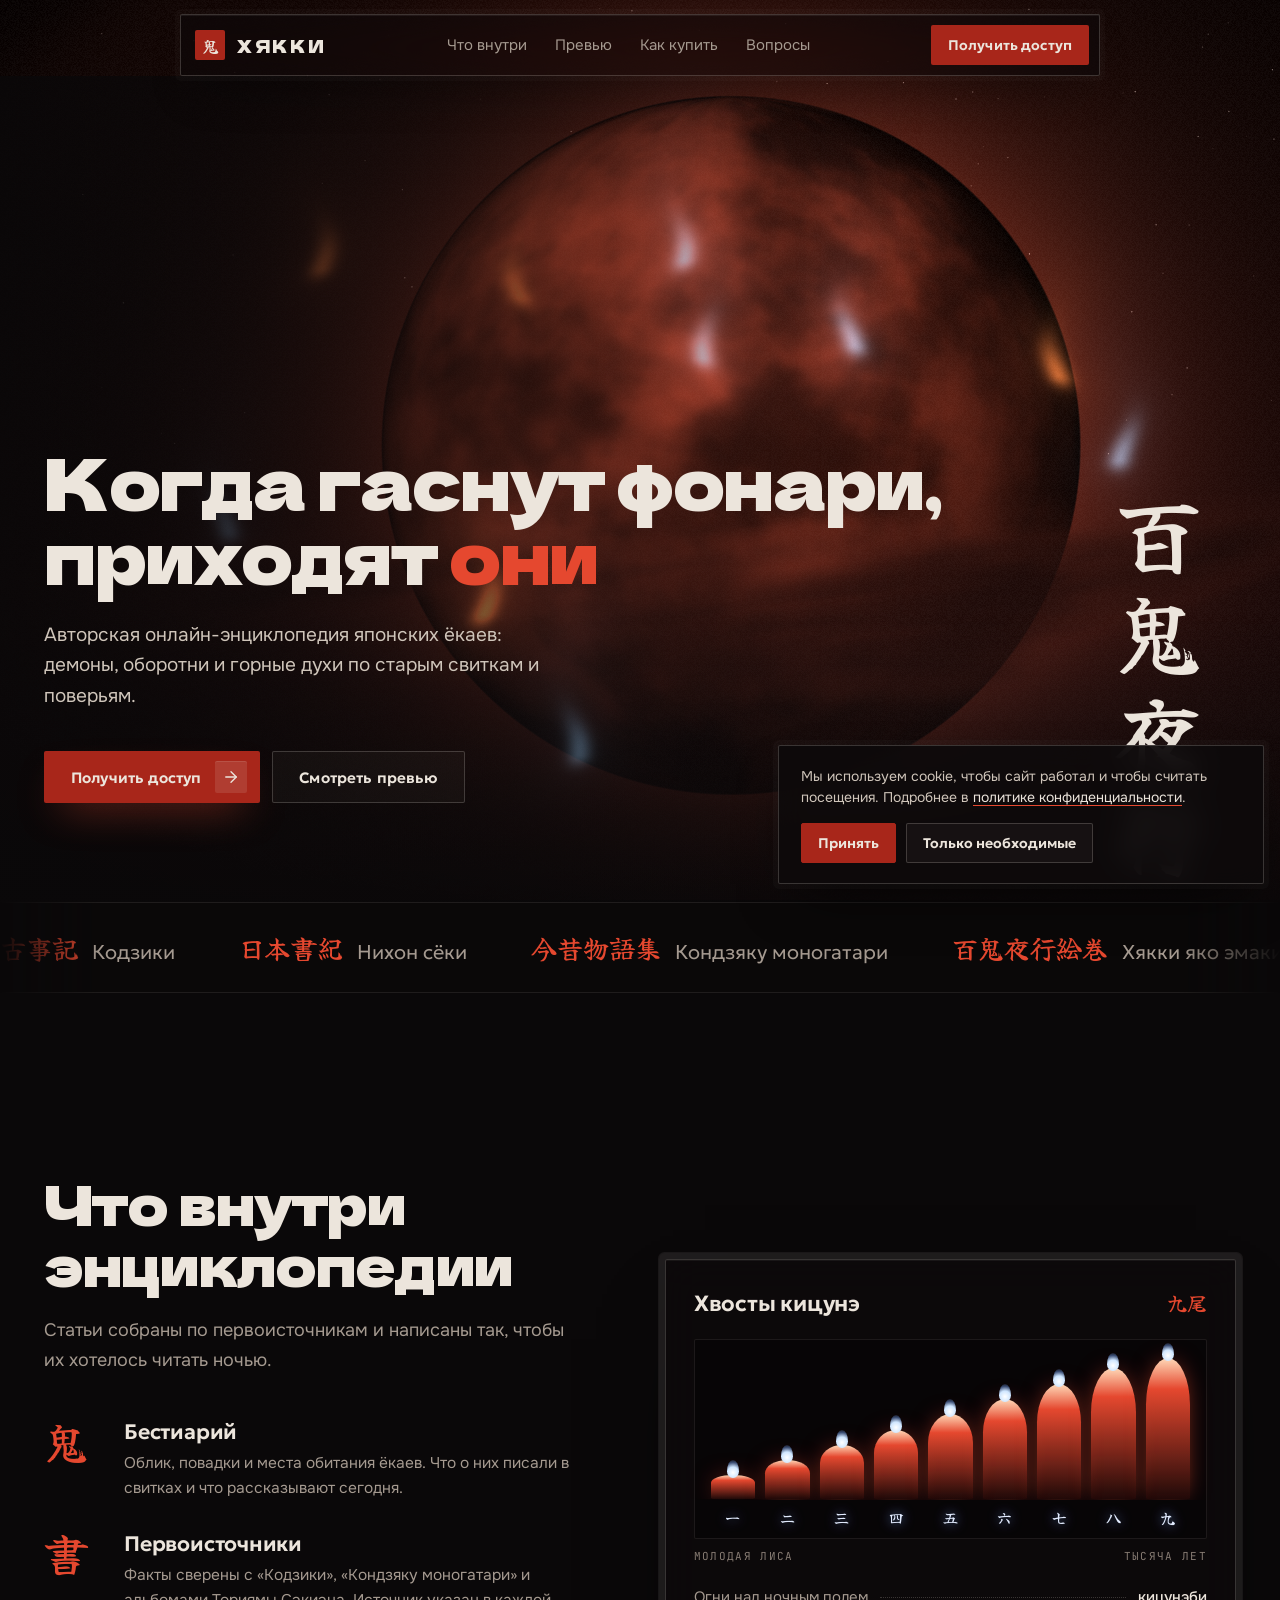
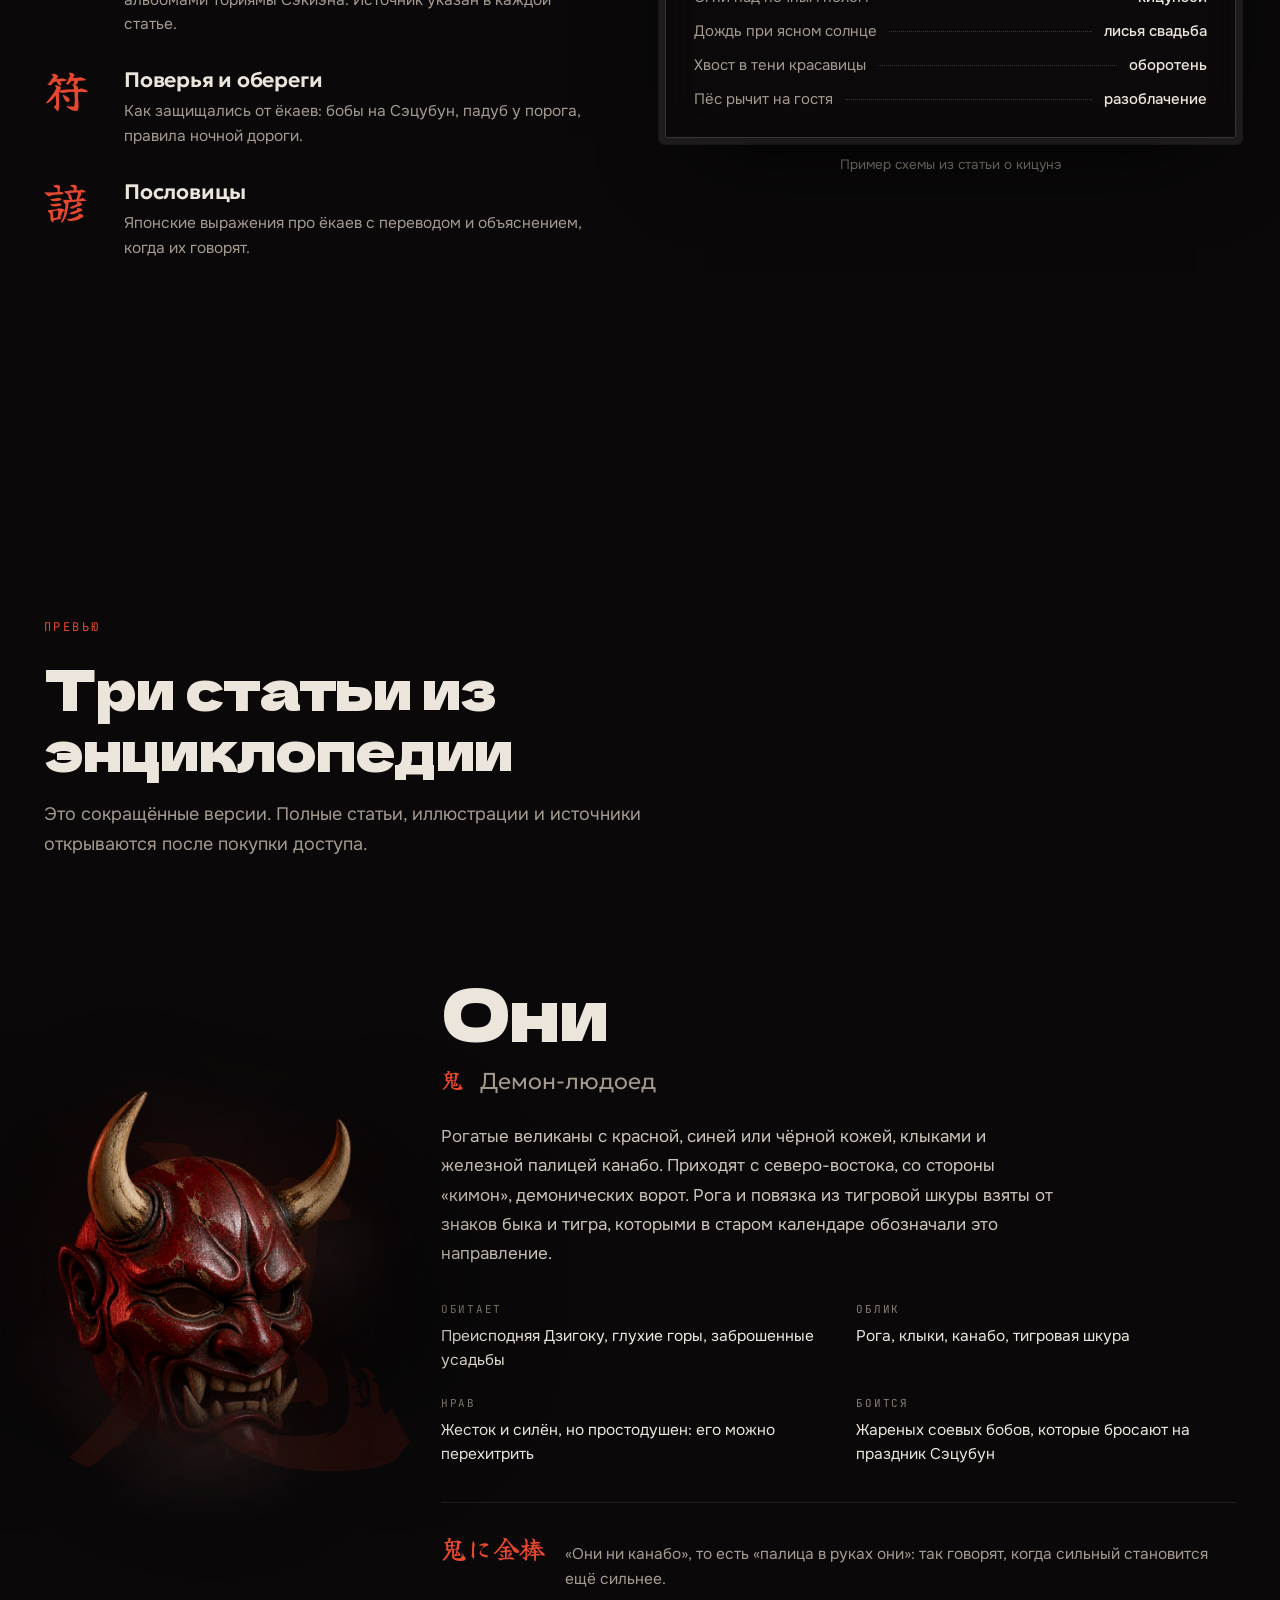
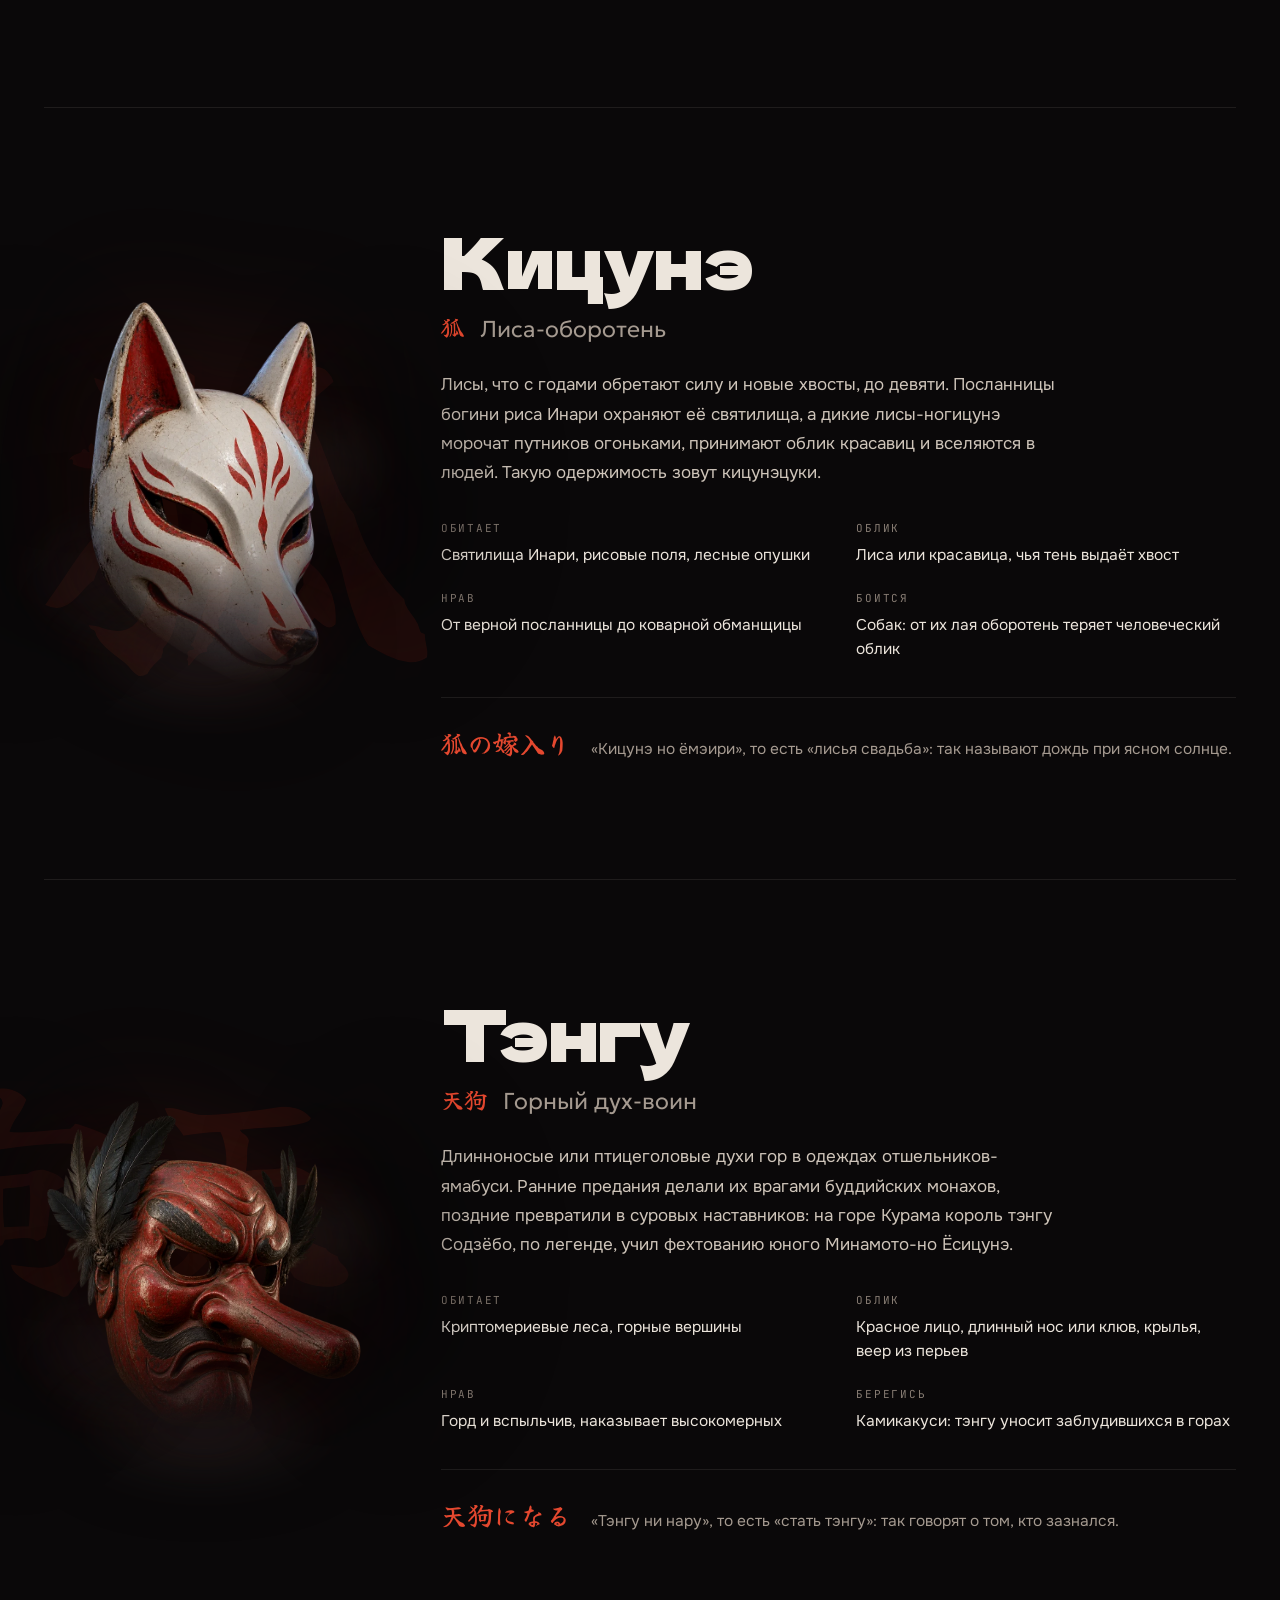
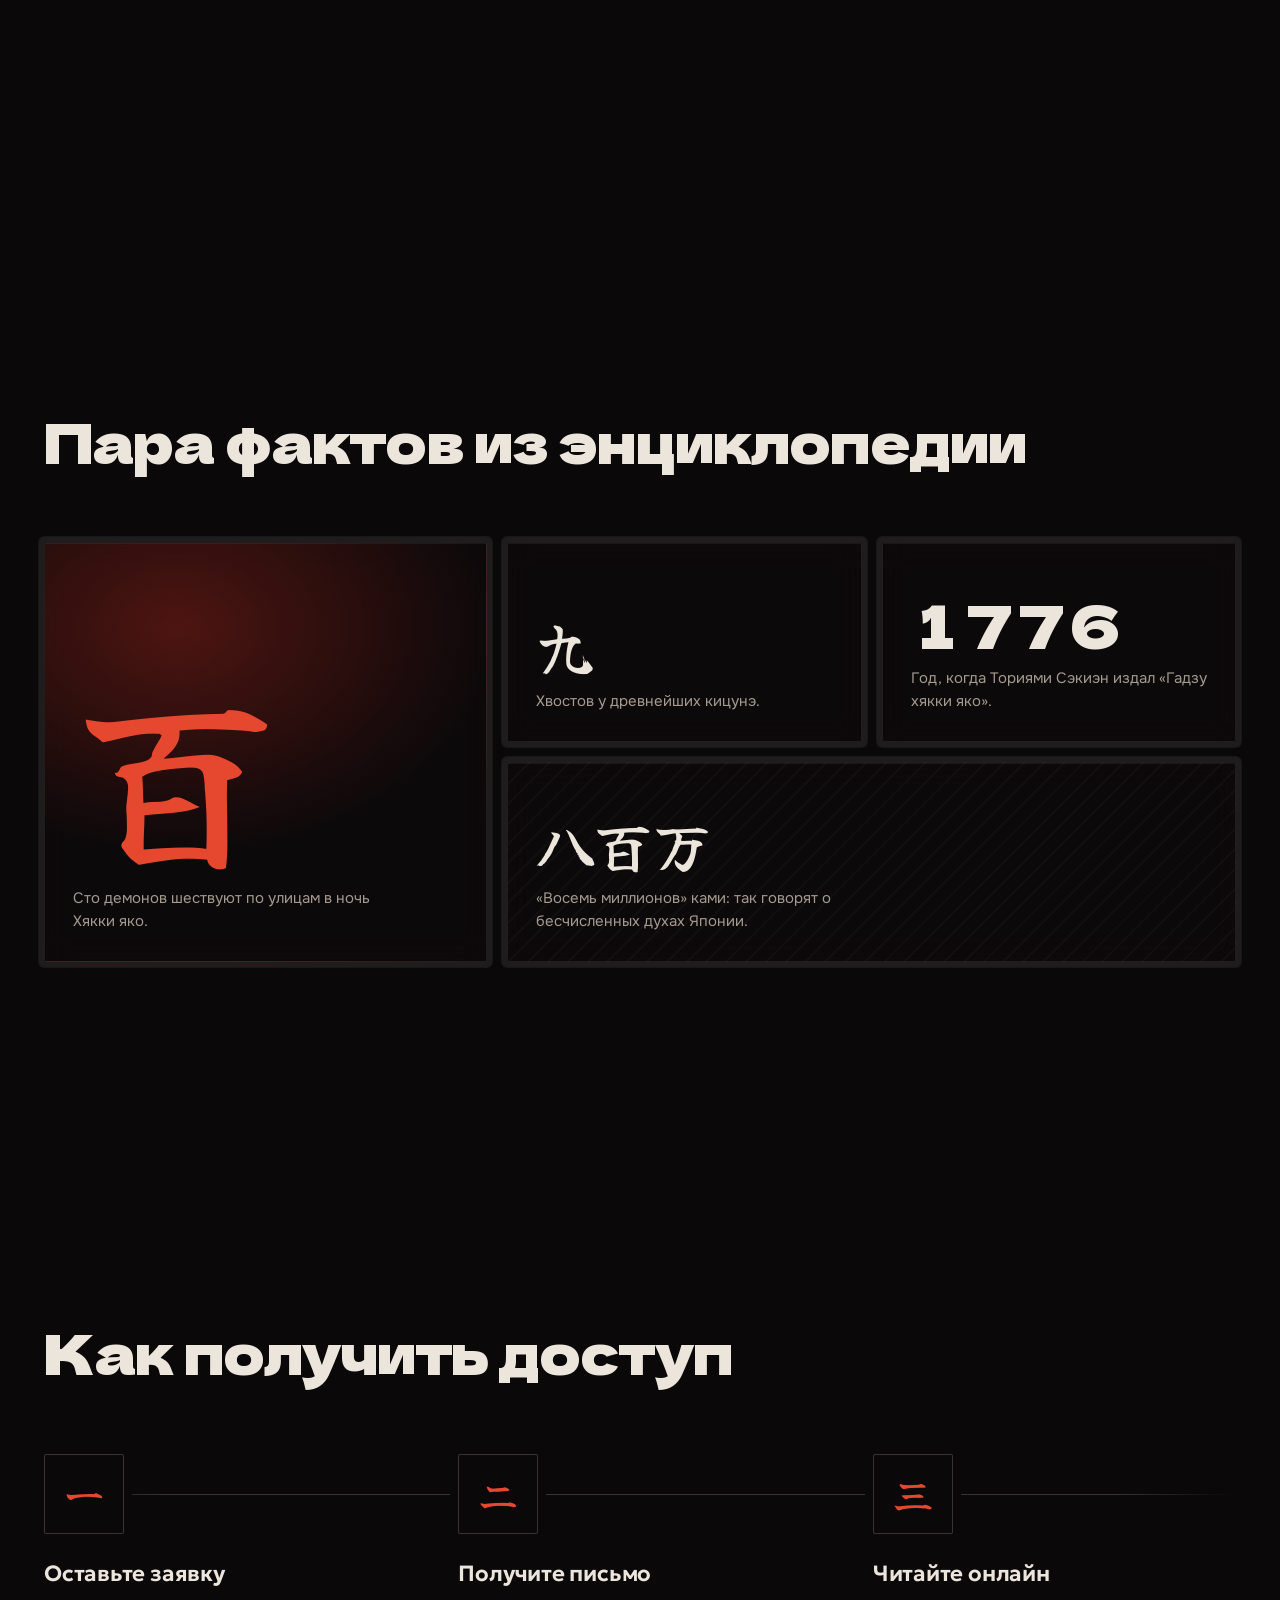
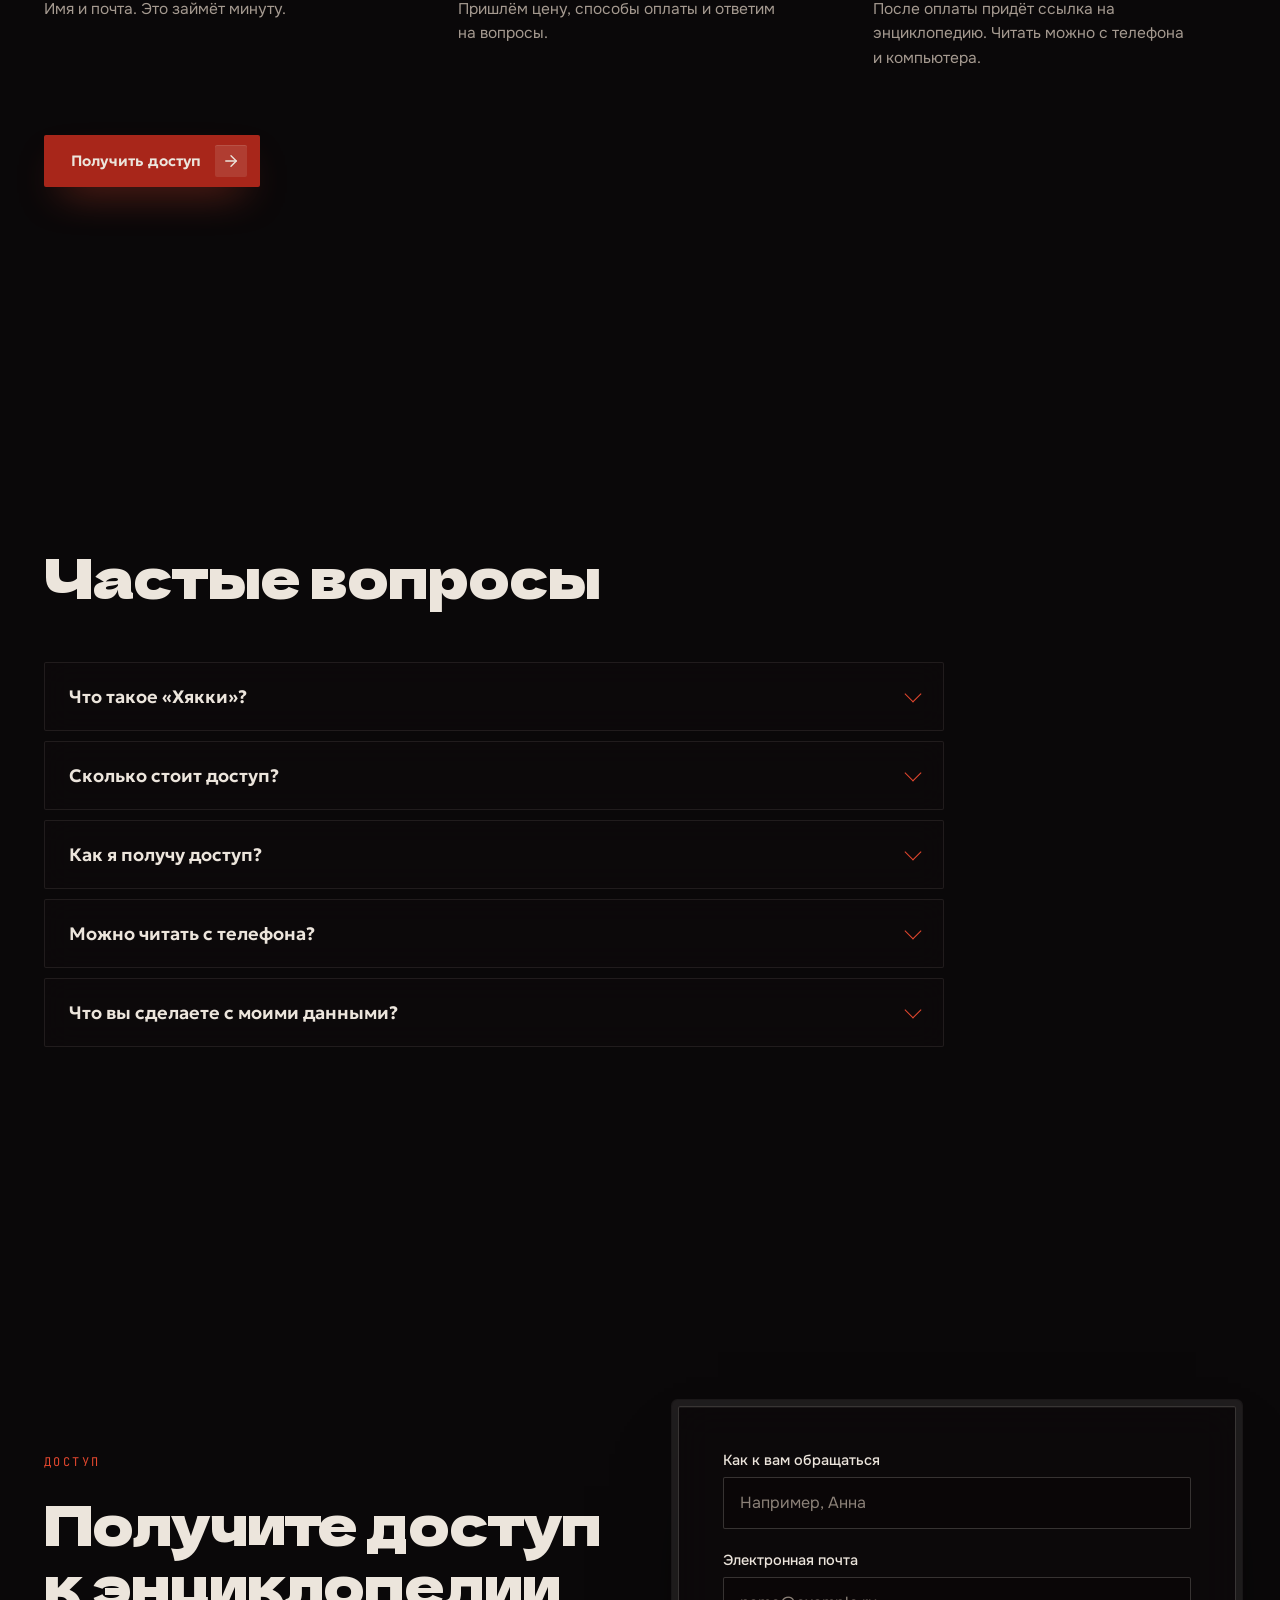
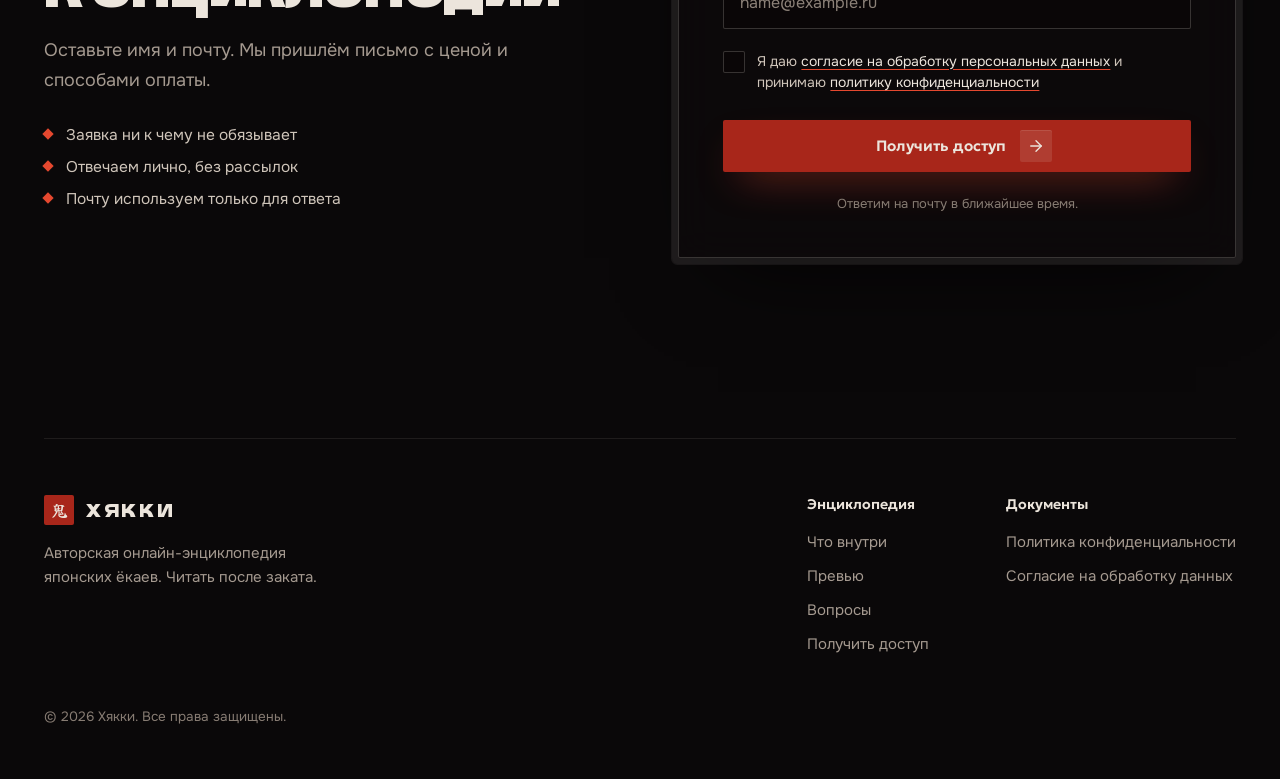
==== commit a1906eea: "Fix event tracking from the page script and move the cookie notice The page script ran before the de" ====
--- a/index.html
+++ b/index.html
@@ -631,7 +631,8 @@
   'use strict';
   const MOON_COLOR = '#d2462c';
   const WISPS = 10;
-  const track = window.hyakki ? window.hyakki.track : () => {};
+  // site.js loads deferred, after this script, so look the tracker up on every call
+  const track = (event, params) => { if (window.hyakki) window.hyakki.track(event, params); };
   const root = document.querySelector('.yk');
 
   // ---- block animations play once a block is a third of the way into view
--- a/assets/site.css
+++ b/assets/site.css
@@ -1,7 +1,7 @@
 /* shared pieces for every page: skip link, cookie notice and the inner pages */
 .skip{position:absolute;left:16px;top:-80px;z-index:20;padding:12px 18px;border-radius:2px;background:#a8261a;color:#ece5dc;font:600 14px 'Geologica',system-ui,sans-serif;transition:top .3s ease}
 .skip:focus{top:16px}
-.cookie{position:fixed;left:16px;bottom:16px;z-index:10;width:min(calc(100% - 32px),440px);padding:20px 22px;border-radius:2px;background:rgba(14,10,11,.92);border:1px solid rgba(236,229,220,.2);box-shadow:0 0 0 5px rgba(236,229,220,.02),0 24px 60px -24px rgba(0,0,0,.9);backdrop-filter:blur(14px);-webkit-backdrop-filter:blur(14px);color:#cfc5ba;font:400 14px/1.55 'Onest',system-ui,sans-serif;transform:translateY(16px);opacity:0;transition:transform .6s cubic-bezier(.16,1,.3,1),opacity .6s ease}
+.cookie{position:fixed;right:16px;bottom:16px;z-index:10;width:min(calc(100% - 32px),440px);padding:20px 22px;border-radius:2px;background:rgba(14,10,11,.92);border:1px solid rgba(236,229,220,.2);box-shadow:0 0 0 5px rgba(236,229,220,.02),0 24px 60px -24px rgba(0,0,0,.9);backdrop-filter:blur(14px);-webkit-backdrop-filter:blur(14px);color:#cfc5ba;font:400 14px/1.55 'Onest',system-ui,sans-serif;transform:translateY(16px);opacity:0;transition:transform .6s cubic-bezier(.16,1,.3,1),opacity .6s ease}
 .cookie.in{transform:none;opacity:1}
 .cookie p{margin:0}
 .cookie a{color:#ece5dc;text-decoration:underline;text-decoration-color:#e5482f;text-underline-offset:3px}
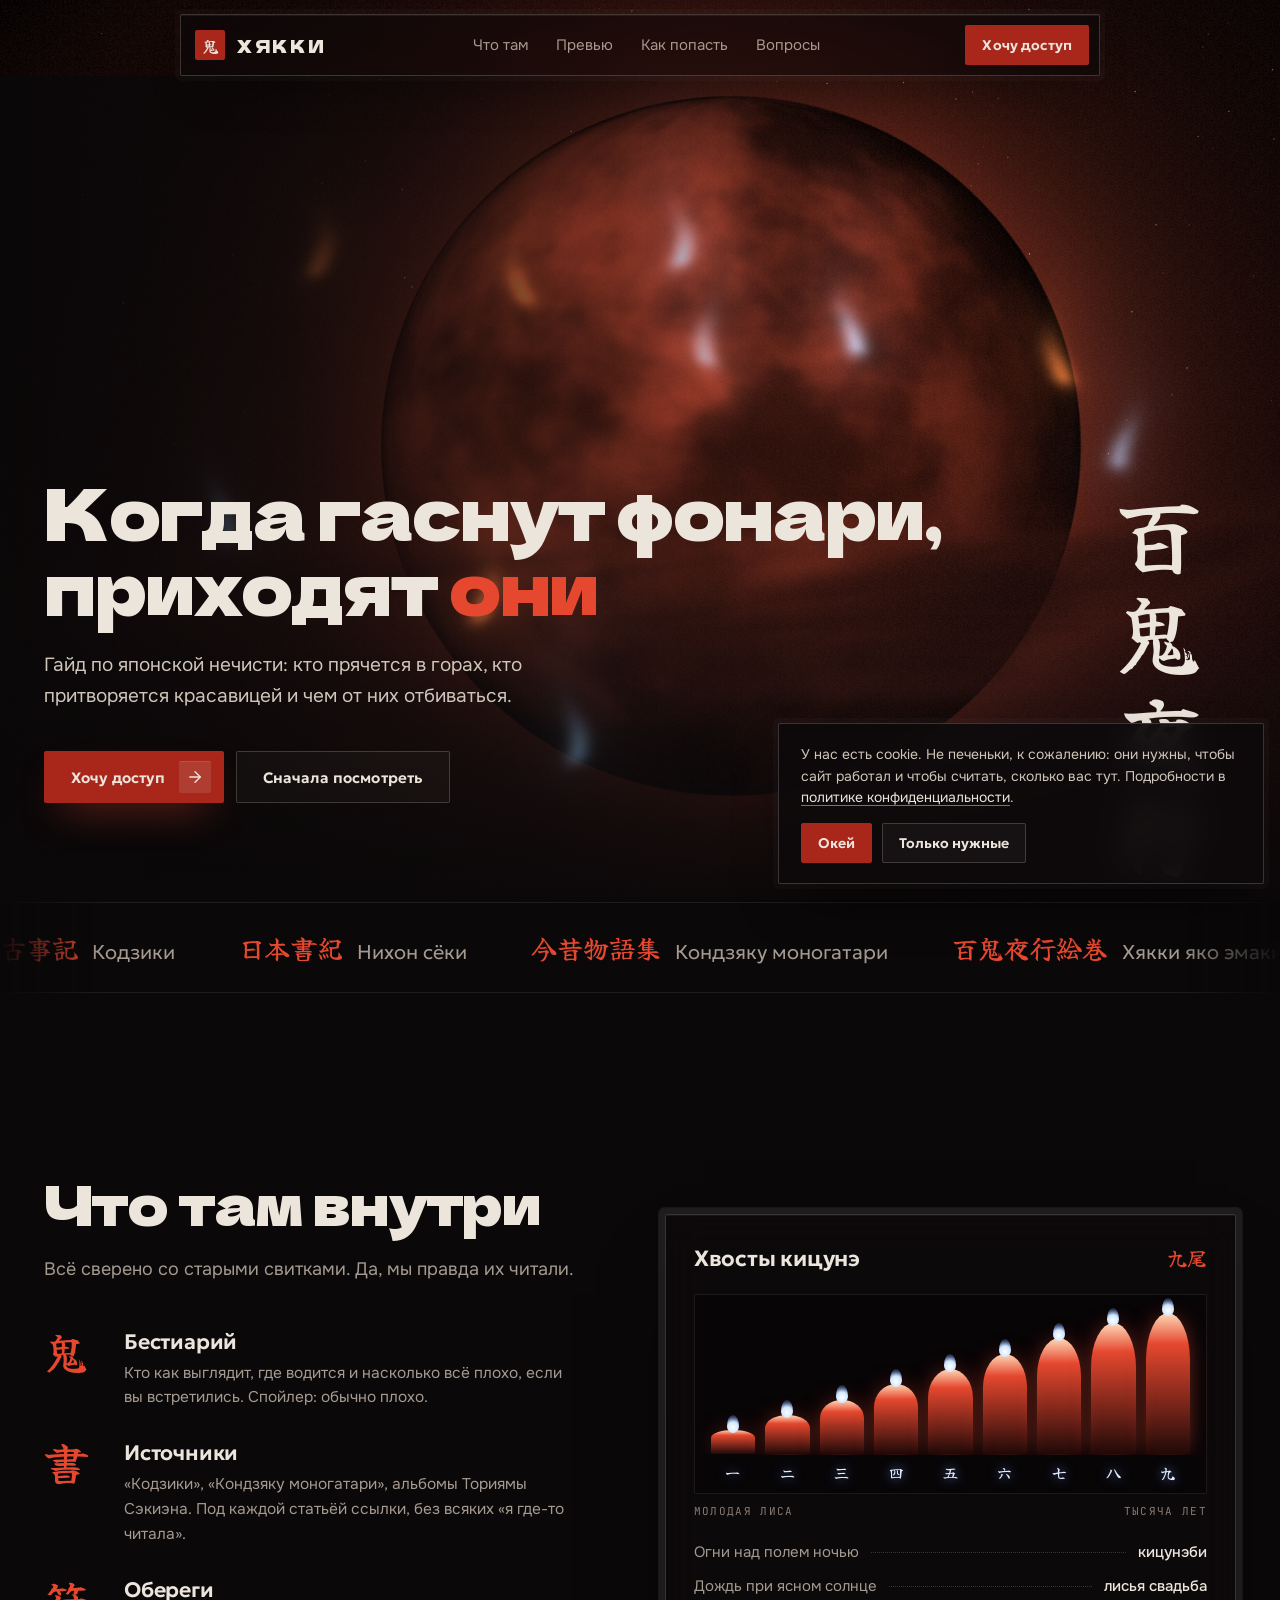
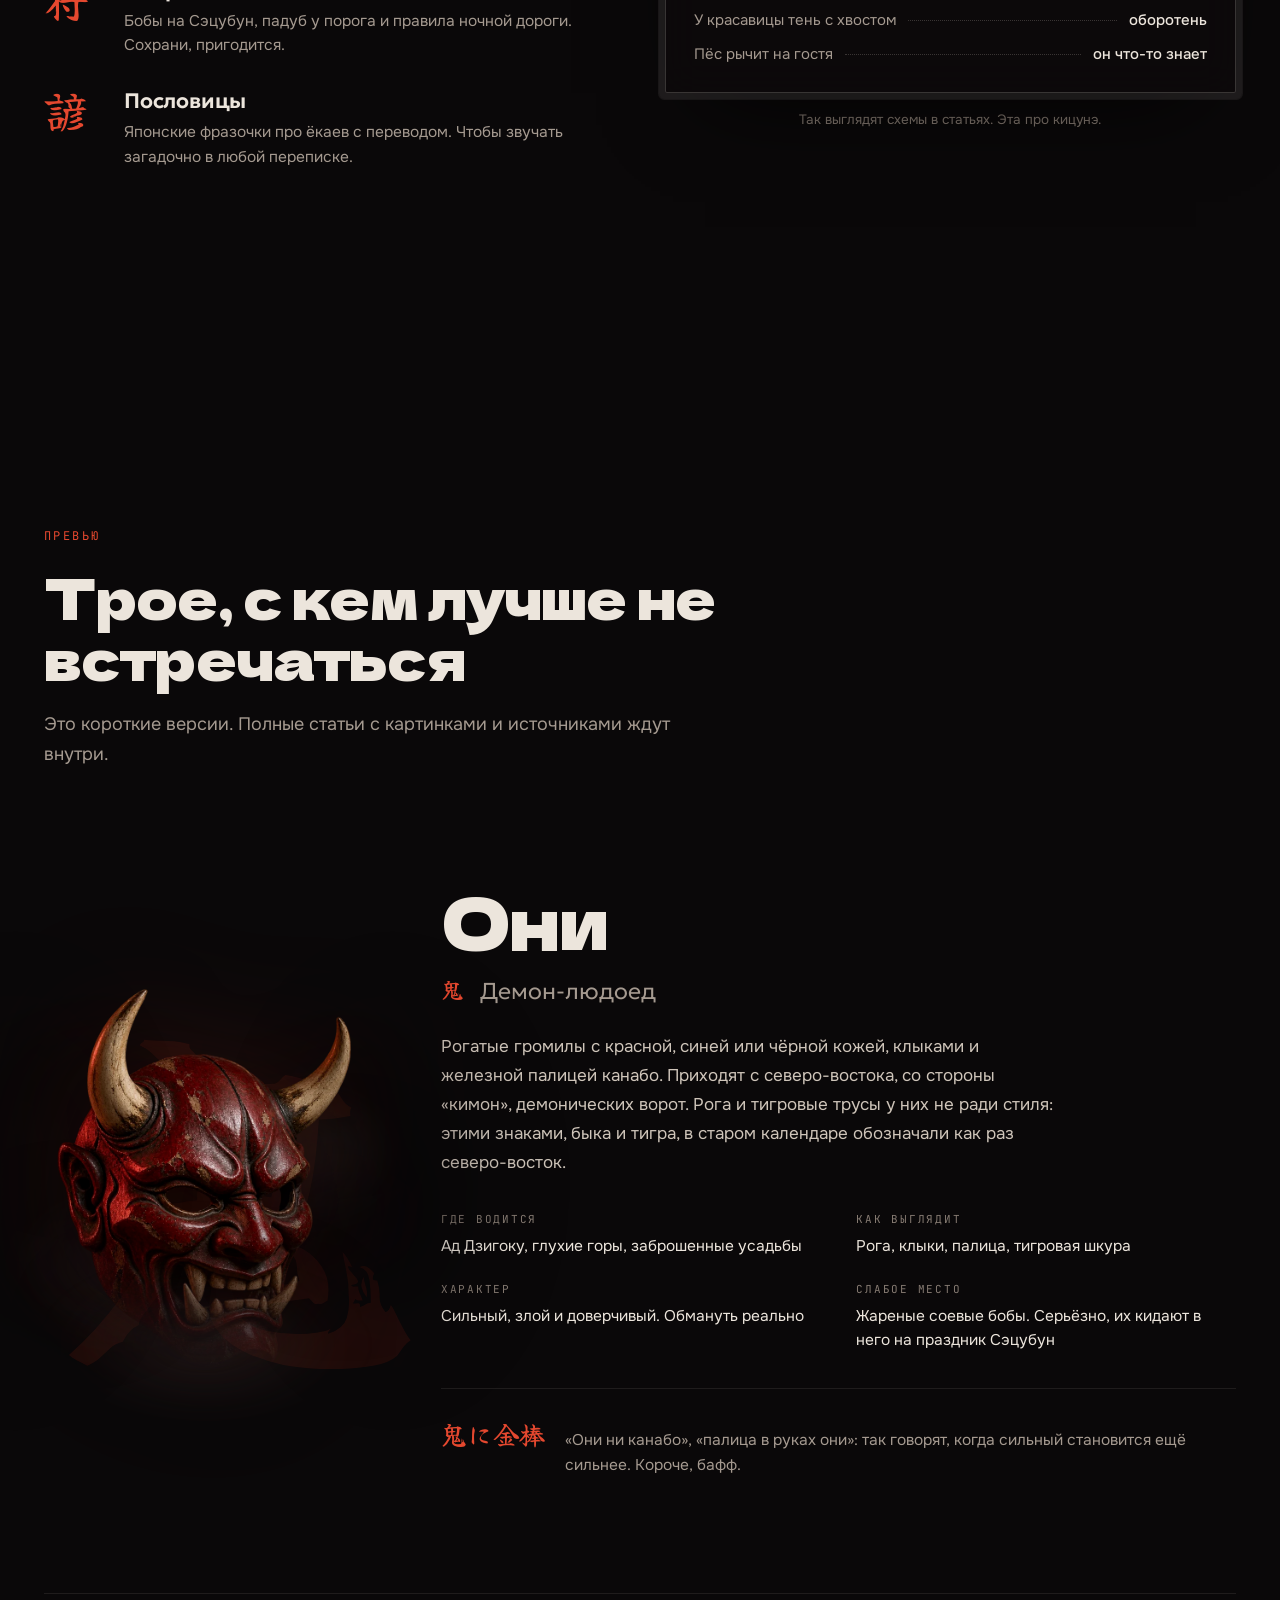
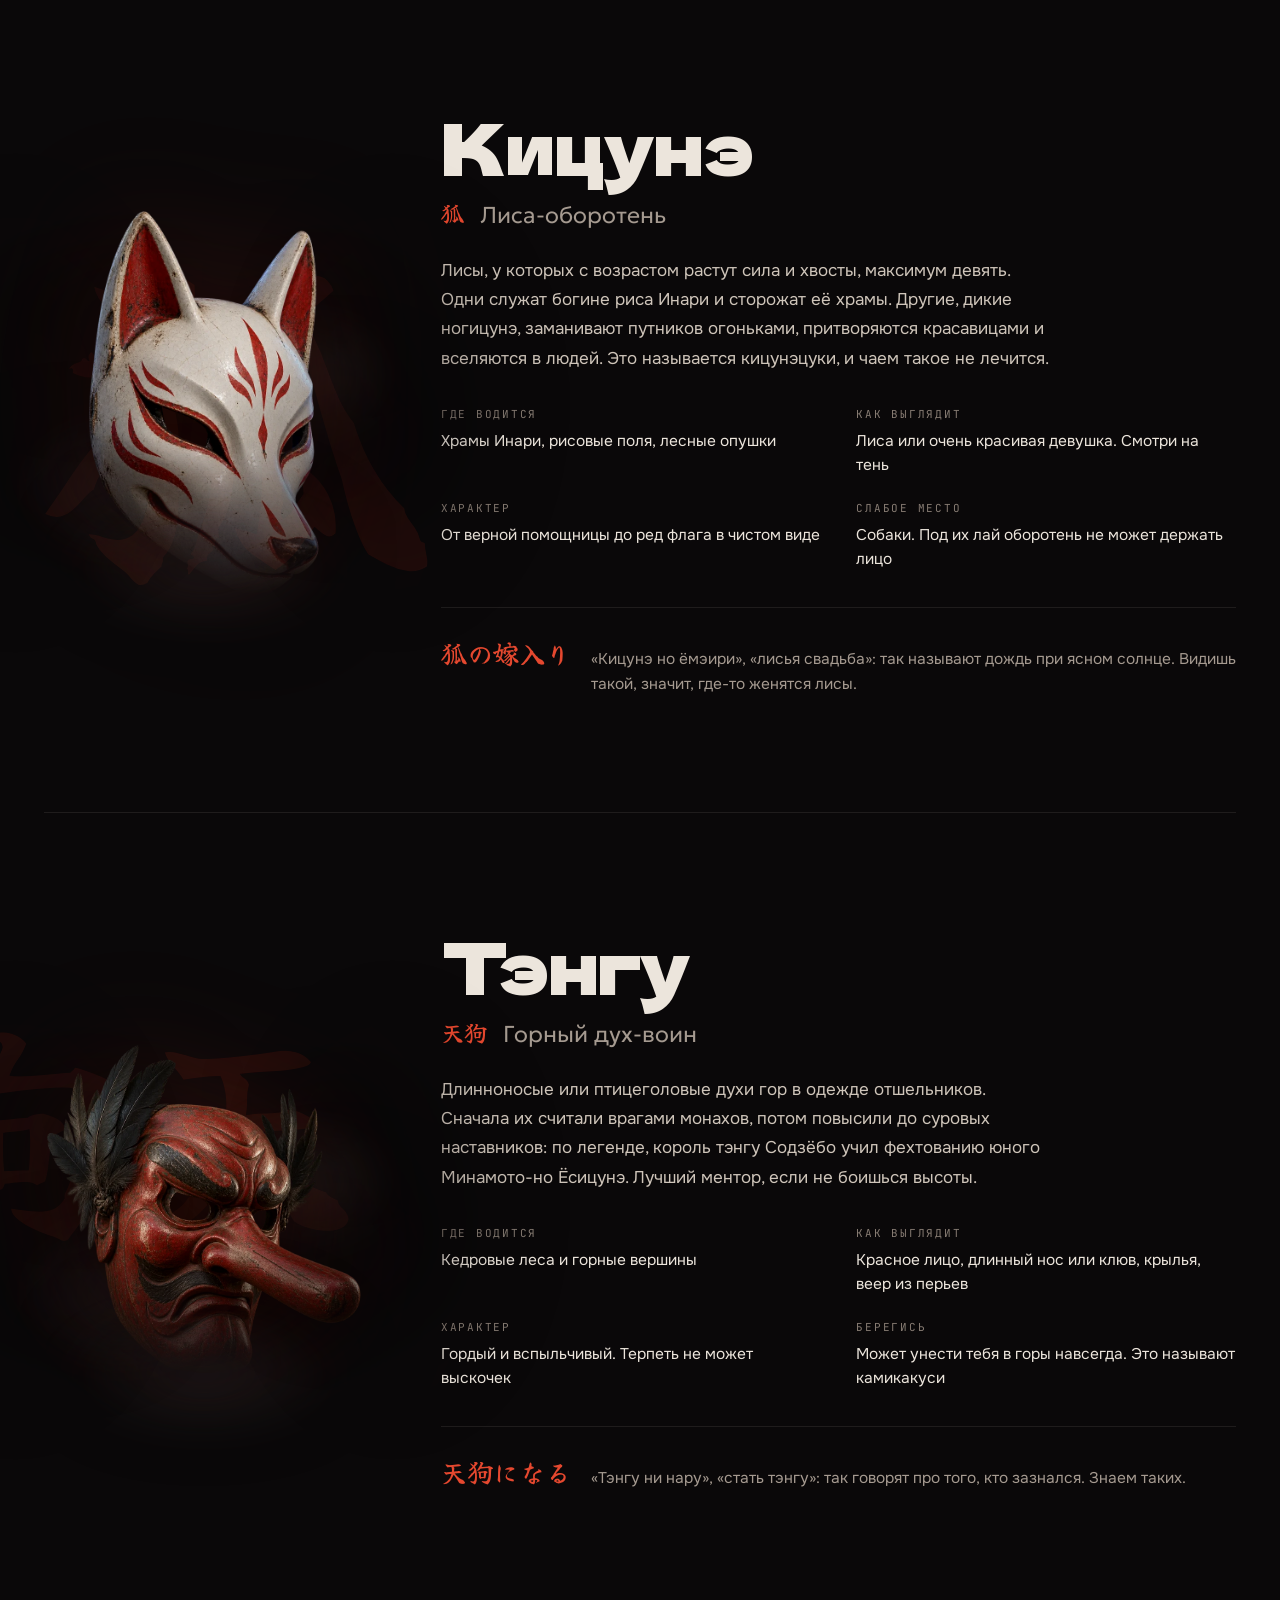
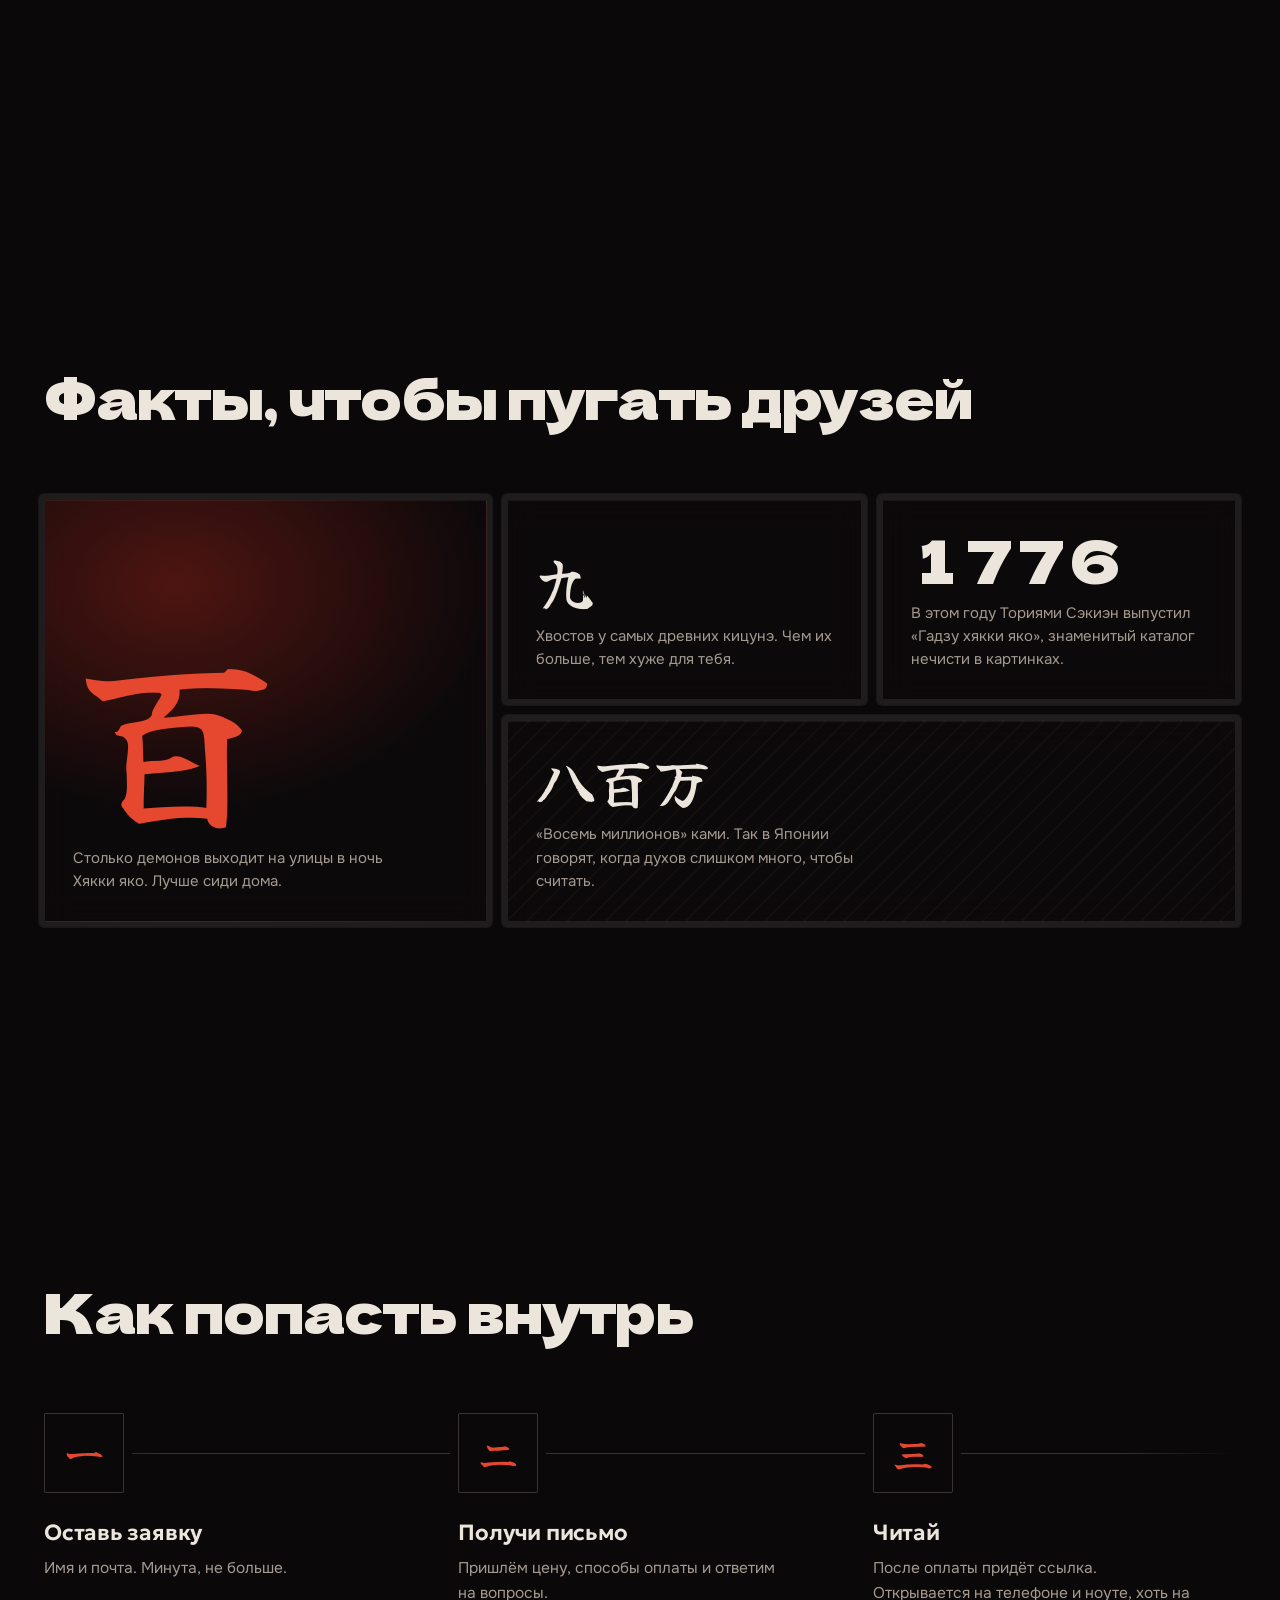
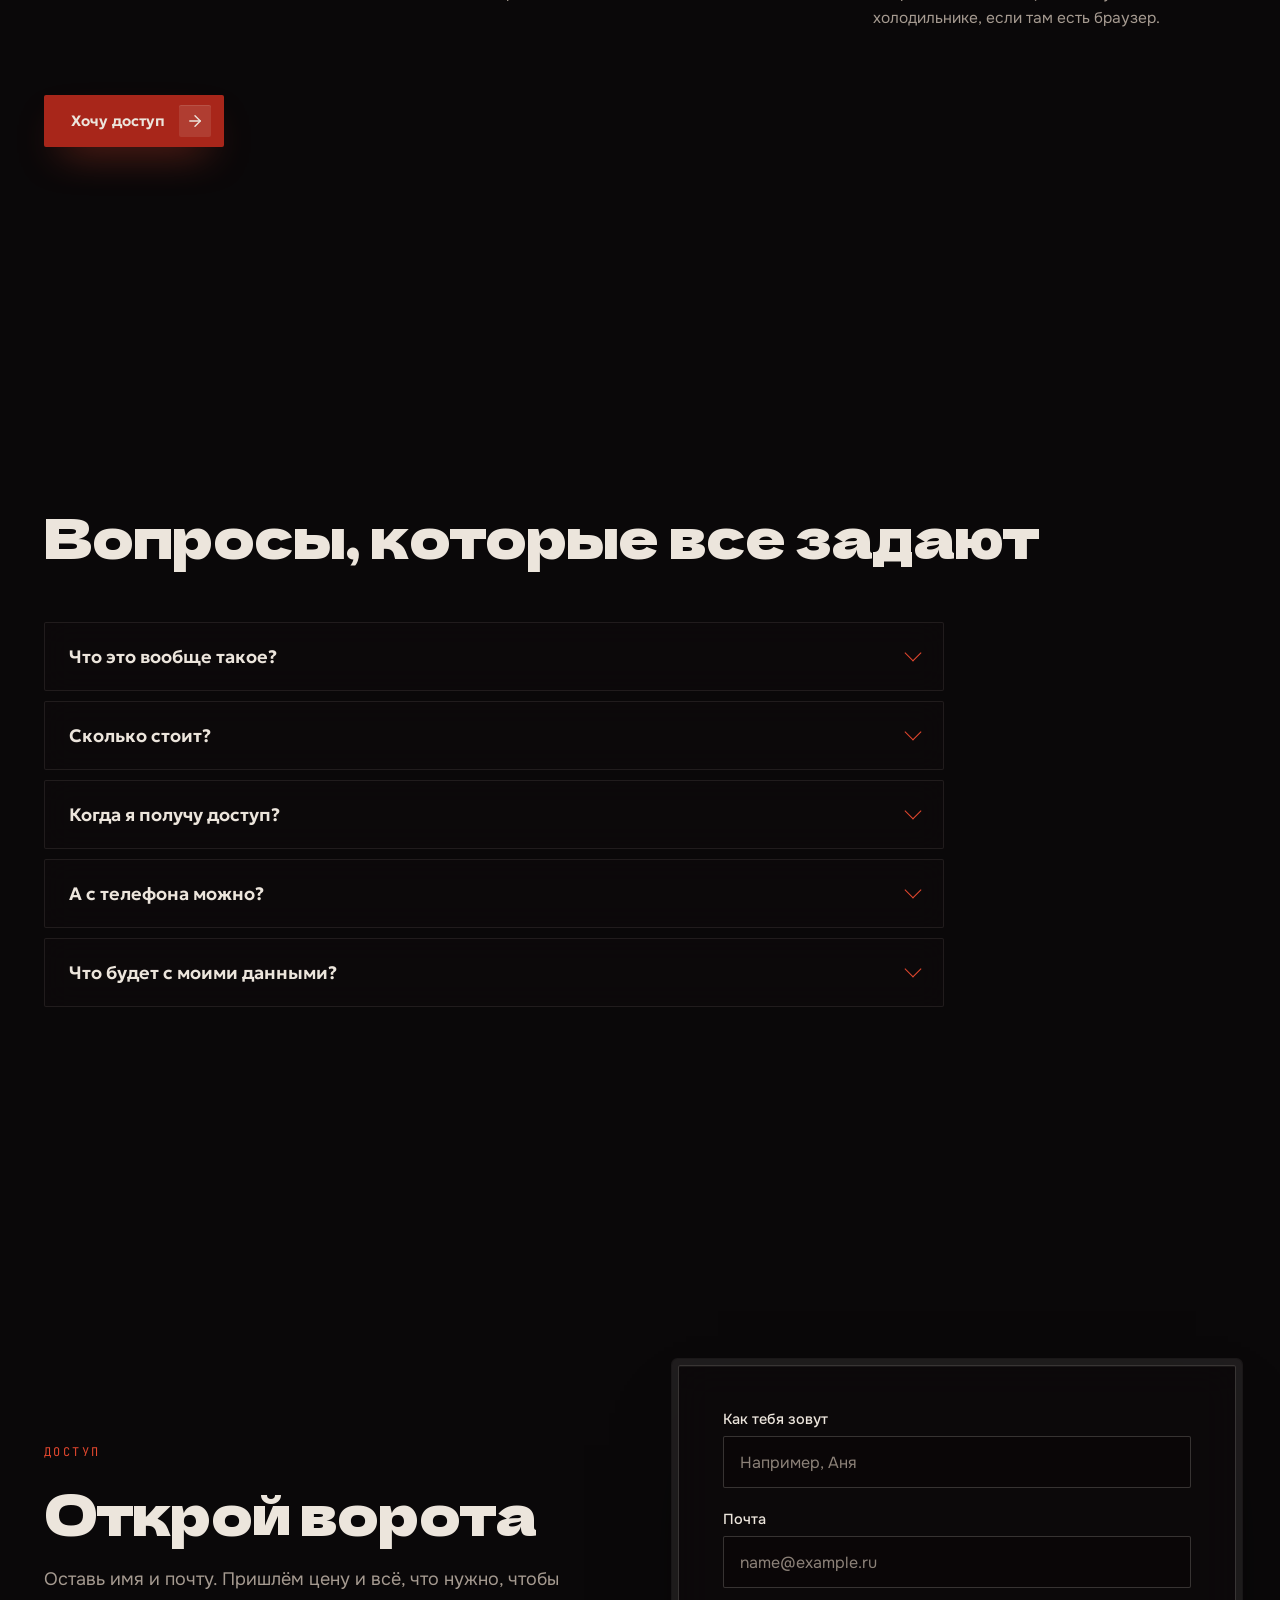
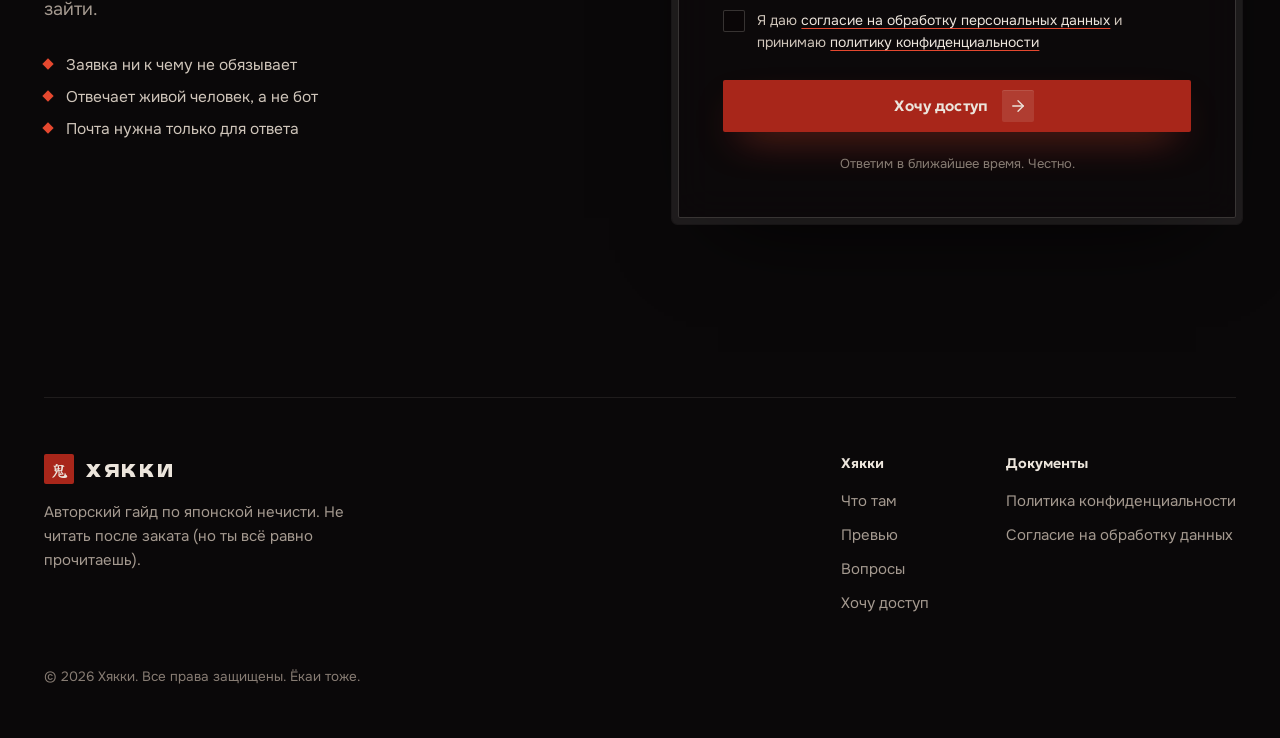
==== commit 5c6a892c: "Rewrite the copy in a casual, slightly creepy voice Second-person, ironic tone across the landing pa" ====
--- a/index.html
+++ b/index.html
@@ -3,8 +3,8 @@
 <head>
 <meta charset="utf-8">
 <meta name="viewport" content="width=device-width, initial-scale=1, viewport-fit=cover">
-<title>Хякки: онлайн-энциклопедия японских ёкаев</title>
-<meta name="description" content="Авторская онлайн-энциклопедия японских ёкаев: они, кицунэ, тэнгу и другие духи по первоисточникам. Оставьте заявку и получите доступ.">
+<title>Хякки: гайд по японским ёкаям</title>
+<meta name="description" content="Авторская онлайн-энциклопедия японской нечисти: они, кицунэ, тэнгу и другие ёкаи по старым свиткам. Оставь заявку и получи доступ.">
 <link rel="canonical" href="https://mprav-cld.github.io/hyakki-yokai/">
 <meta name="theme-color" content="#0a0809">
 <meta name="color-scheme" content="dark">
@@ -16,23 +16,23 @@
 <meta property="og:type" content="website">
 <meta property="og:site_name" content="Хякки">
 <meta property="og:locale" content="ru_RU">
-<meta property="og:title" content="Хякки: онлайн-энциклопедия японских ёкаев">
-<meta property="og:description" content="Авторская онлайн-энциклопедия японских ёкаев: они, кицунэ, тэнгу и другие духи по первоисточникам. Оставьте заявку и получите доступ.">
+<meta property="og:title" content="Хякки: гайд по японским ёкаям">
+<meta property="og:description" content="Авторская онлайн-энциклопедия японской нечисти: они, кицунэ, тэнгу и другие ёкаи по старым свиткам. Оставь заявку и получи доступ.">
 <meta property="og:url" content="https://mprav-cld.github.io/hyakki-yokai/">
 <meta property="og:image" content="https://mprav-cld.github.io/hyakki-yokai/og-image.jpg">
 <meta property="og:image:width" content="1200">
 <meta property="og:image:height" content="630">
-<meta property="og:image:alt" content="Маска они на фоне кровавой луны и надпись: онлайн-энциклопедия японских ёкаев">
+<meta property="og:image:alt" content="Маска они на фоне кровавой луны и надпись: гайд по японской нечисти">
 <meta name="twitter:card" content="summary_large_image">
-<meta name="twitter:title" content="Хякки: онлайн-энциклопедия японских ёкаев">
-<meta name="twitter:description" content="Авторская онлайн-энциклопедия японских ёкаев: они, кицунэ, тэнгу и другие духи по первоисточникам. Оставьте заявку и получите доступ.">
+<meta name="twitter:title" content="Хякки: гайд по японским ёкаям">
+<meta name="twitter:description" content="Авторская онлайн-энциклопедия японской нечисти: они, кицунэ, тэнгу и другие ёкаи по старым свиткам. Оставь заявку и получи доступ.">
 <meta name="twitter:image" content="https://mprav-cld.github.io/hyakki-yokai/og-image.jpg">
 <link rel="preconnect" href="https://fonts.googleapis.com">
 <link rel="preconnect" href="https://fonts.gstatic.com" crossorigin>
 <link rel="stylesheet" href="https://fonts.googleapis.com/css2?family=Dela+Gothic+One&amp;family=Geologica:wght@300;400;600;800&amp;family=Onest:wght@400;500&amp;family=JetBrains+Mono:wght@400;500&amp;family=Yuji+Syuku&amp;display=swap">
 
 <link rel="preload" href="assets/oni.webp" as="image" type="image/webp">
-<script type="application/ld+json">{"@context": "https://schema.org", "@type": "WebSite", "name": "Хякки", "alternateName": "Хякки: онлайн-энциклопедия японских ёкаев", "url": "https://mprav-cld.github.io/hyakki-yokai/", "inLanguage": "ru", "description": "Авторская онлайн-энциклопедия японских ёкаев: они, кицунэ, тэнгу и другие духи по первоисточникам. Оставьте заявку и получите доступ."}</script>
+<script type="application/ld+json">{"@context": "https://schema.org", "@type": "WebSite", "name": "Хякки", "alternateName": "Хякки: гайд по японским ёкаям", "url": "https://mprav-cld.github.io/hyakki-yokai/", "inLanguage": "ru", "description": "Авторская онлайн-энциклопедия японской нечисти: они, кицунэ, тэнгу и другие ёкаи по старым свиткам. Оставь заявку и получи доступ."}</script>
 <style>
 html{scroll-behavior:smooth}
 body{margin:0;background:#0a0809}
@@ -337,12 +337,12 @@
 <nav class="nav" aria-label="Основная навигация">
 <a class="brand" href="#top"><span class="seal" lang="ja" aria-hidden="true">鬼</span><span>ХЯККИ</span></a>
 <div class="nav-links">
-<a href="#inside">Что внутри</a>
+<a href="#inside">Что там</a>
 <a href="#preview">Превью</a>
-<a href="#how">Как купить</a>
+<a href="#how">Как попасть</a>
 <a href="#faq">Вопросы</a>
 </div>
-<a class="btn btn-primary btn-sm" href="#order" data-cta="nav">Получить доступ</a>
+<a class="btn btn-primary btn-sm" href="#order" data-cta="nav">Хочу доступ</a>
 </nav>
 </div>
 
@@ -350,10 +350,10 @@
 <div class="hero-kanji hi hd4" lang="ja" aria-hidden="true">百鬼夜行</div>
 <div class="hero-inner wrap">
 <h1 class="hero-title hi hd1"><span>Когда гаснут фонари,</span><span>приходят <em>они</em></span></h1>
-<p class="hero-sub hi hd2">Авторская онлайн-энциклопедия японских ёкаев: демоны, оборотни и горные духи по старым свиткам и поверьям.</p>
+<p class="hero-sub hi hd2">Гайд по японской нечисти: кто прячется в горах, кто притворяется красавицей и чем от них отбиваться.</p>
 <div class="hero-actions hi hd3">
-<a class="btn btn-primary" href="#order" data-cta="hero">Получить доступ <span class="chip"><svg viewBox="0 0 24 24" aria-hidden="true"><path d="M5 12h14"></path><path d="m12 5 7 7-7 7"></path></svg></span></a>
-<a class="btn btn-outline" href="#preview" data-cta="hero_preview">Смотреть превью</a>
+<a class="btn btn-primary" href="#order" data-cta="hero">Хочу доступ <span class="chip"><svg viewBox="0 0 24 24" aria-hidden="true"><path d="M5 12h14"></path><path d="m12 5 7 7-7 7"></path></svg></span></a>
+<a class="btn btn-outline" href="#preview" data-cta="hero_preview">Сначала посмотреть</a>
 </div>
 </div>
 </header>
@@ -382,13 +382,13 @@
 <section class="section" id="inside">
 <div class="wrap split">
 <div>
-<h2 class="h2 rv">Что внутри энциклопедии</h2>
-<p class="lead rv d1">Статьи собраны по первоисточникам и написаны так, чтобы их хотелось читать ночью.</p>
+<h2 class="h2 rv">Что там внутри</h2>
+<p class="lead rv d1">Всё сверено со старыми свитками. Да, мы правда их читали.</p>
 <ul class="incl">
-<li class="rv"><span class="incl-k" lang="ja" aria-hidden="true">鬼</span><div><h3>Бестиарий</h3><p>Облик, повадки и места обитания ёкаев. Что о них писали в свитках и что рассказывают сегодня.</p></div></li>
-<li class="rv d1"><span class="incl-k" lang="ja" aria-hidden="true">書</span><div><h3>Первоисточники</h3><p>Факты сверены с «Кодзики», «Кондзяку моногатари» и альбомами Ториямы Сэкиэна. Источник указан в каждой статье.</p></div></li>
-<li class="rv d2"><span class="incl-k" lang="ja" aria-hidden="true">符</span><div><h3>Поверья и обереги</h3><p>Как защищались от ёкаев: бобы на Сэцубун, падуб у порога, правила ночной дороги.</p></div></li>
-<li class="rv d3"><span class="incl-k" lang="ja" aria-hidden="true">諺</span><div><h3>Пословицы</h3><p>Японские выражения про ёкаев с переводом и объяснением, когда их говорят.</p></div></li>
+<li class="rv"><span class="incl-k" lang="ja" aria-hidden="true">鬼</span><div><h3>Бестиарий</h3><p>Кто как выглядит, где водится и насколько всё плохо, если вы встретились. Спойлер: обычно плохо.</p></div></li>
+<li class="rv d1"><span class="incl-k" lang="ja" aria-hidden="true">書</span><div><h3>Источники</h3><p>«Кодзики», «Кондзяку моногатари», альбомы Ториямы Сэкиэна. Под каждой статьёй ссылки, без всяких «я где-то читала».</p></div></li>
+<li class="rv d2"><span class="incl-k" lang="ja" aria-hidden="true">符</span><div><h3>Обереги</h3><p>Бобы на Сэцубун, падуб у порога и правила ночной дороги. Сохрани, пригодится.</p></div></li>
+<li class="rv d3"><span class="incl-k" lang="ja" aria-hidden="true">諺</span><div><h3>Пословицы</h3><p>Японские фразочки про ёкаев с переводом. Чтобы звучать загадочно в любой переписке.</p></div></li>
 </ul>
 </div>
 <figure class="rv d1" style="margin: 0">
@@ -407,13 +407,13 @@
 </div>
 <div class="tails-axis"><span>Молодая лиса</span><span>Тысяча лет</span></div>
 <ul class="signs">
-<li><span>Огни над ночным полем</span><i></i><b>кицунэби</b></li>
+<li><span>Огни над полем ночью</span><i></i><b>кицунэби</b></li>
 <li><span>Дождь при ясном солнце</span><i></i><b>лисья свадьба</b></li>
-<li><span>Хвост в тени красавицы</span><i></i><b>оборотень</b></li>
-<li><span>Пёс рычит на гостя</span><i></i><b>разоблачение</b></li>
+<li><span>У красавицы тень с хвостом</span><i></i><b>оборотень</b></li>
+<li><span>Пёс рычит на гостя</span><i></i><b>он что-то знает</b></li>
 </ul>
 </div>
-<figcaption class="panel-cap">Пример схемы из статьи о кицунэ</figcaption>
+<figcaption class="panel-cap">Так выглядят схемы в статьях. Эта про кицунэ.</figcaption>
 </figure>
 </div>
 </section>
@@ -422,8 +422,8 @@
 <div class="wrap">
 <div class="head">
 <span class="eyebrow rv">Превью</span>
-<h2 class="h2 rv d1">Три статьи из энциклопедии</h2>
-<p class="lead rv d2">Это сокращённые версии. Полные статьи, иллюстрации и источники открываются после покупки доступа.</p>
+<h2 class="h2 rv d1">Трое, с кем лучше не встречаться</h2>
+<p class="lead rv d2">Это короткие версии. Полные статьи с картинками и источниками ждут внутри.</p>
 </div>
 
 <article class="entry" id="oni">
@@ -450,14 +450,14 @@
 <div class="entry-body">
 <h3 class="entry-name rv">Они</h3>
 <p class="entry-sub rv d1"><b lang="ja">鬼</b><span>Демон-людоед</span></p>
-<p class="entry-text rv d1">Рогатые великаны с красной, синей или чёрной кожей, клыками и железной палицей канабо. Приходят с северо-востока, со стороны «кимон», демонических ворот. Рога и повязка из тигровой шкуры взяты от знаков быка и тигра, которыми в старом календаре обозначали это направление.</p>
+<p class="entry-text rv d1">Рогатые громилы с красной, синей или чёрной кожей, клыками и железной палицей канабо. Приходят с северо-востока, со стороны «кимон», демонических ворот. Рога и тигровые трусы у них не ради стиля: этими знаками, быка и тигра, в старом календаре обозначали как раз северо-восток.</p>
 <dl class="facts rv d2">
-<div class="fact"><dt>Обитает</dt><dd>Преисподняя Дзигоку, глухие горы, заброшенные усадьбы</dd></div>
-<div class="fact"><dt>Облик</dt><dd>Рога, клыки, канабо, тигровая шкура</dd></div>
-<div class="fact"><dt>Нрав</dt><dd>Жесток и силён, но простодушен: его можно перехитрить</dd></div>
-<div class="fact"><dt>Боится</dt><dd>Жареных соевых бобов, которые бросают на праздник Сэцубун</dd></div>
+<div class="fact"><dt>Где водится</dt><dd>Ад Дзигоку, глухие горы, заброшенные усадьбы</dd></div>
+<div class="fact"><dt>Как выглядит</dt><dd>Рога, клыки, палица, тигровая шкура</dd></div>
+<div class="fact"><dt>Характер</dt><dd>Сильный, злой и доверчивый. Обмануть реально</dd></div>
+<div class="fact"><dt>Слабое место</dt><dd>Жареные соевые бобы. Серьёзно, их кидают в него на праздник Сэцубун</dd></div>
 </dl>
-<p class="saying rv d3"><b lang="ja">鬼に金棒</b><span>«Они ни канабо», то есть «палица в руках они»: так говорят, когда сильный становится ещё сильнее.</span></p>
+<p class="saying rv d3"><b lang="ja">鬼に金棒</b><span>«Они ни канабо», «палица в руках они»: так говорят, когда сильный становится ещё сильнее. Короче, бафф.</span></p>
 </div>
 </article>
 
@@ -484,14 +484,14 @@
 <div class="entry-body">
 <h3 class="entry-name rv">Кицунэ</h3>
 <p class="entry-sub rv d1"><b lang="ja">狐</b><span>Лиса-оборотень</span></p>
-<p class="entry-text rv d1">Лисы, что с годами обретают силу и новые хвосты, до девяти. Посланницы богини риса Инари охраняют её святилища, а дикие лисы-ногицунэ морочат путников огоньками, принимают облик красавиц и вселяются в людей. Такую одержимость зовут кицунэцуки.</p>
+<p class="entry-text rv d1">Лисы, у которых с возрастом растут сила и хвосты, максимум девять. Одни служат богине риса Инари и сторожат её храмы. Другие, дикие ногицунэ, заманивают путников огоньками, притворяются красавицами и вселяются в людей. Это называется кицунэцуки, и чаем такое не лечится.</p>
 <dl class="facts rv d2">
-<div class="fact"><dt>Обитает</dt><dd>Святилища Инари, рисовые поля, лесные опушки</dd></div>
-<div class="fact"><dt>Облик</dt><dd>Лиса или красавица, чья тень выдаёт хвост</dd></div>
-<div class="fact"><dt>Нрав</dt><dd>От верной посланницы до коварной обманщицы</dd></div>
-<div class="fact"><dt>Боится</dt><dd>Собак: от их лая оборотень теряет человеческий облик</dd></div>
+<div class="fact"><dt>Где водится</dt><dd>Храмы Инари, рисовые поля, лесные опушки</dd></div>
+<div class="fact"><dt>Как выглядит</dt><dd>Лиса или очень красивая девушка. Смотри на тень</dd></div>
+<div class="fact"><dt>Характер</dt><dd>От верной помощницы до ред флага в чистом виде</dd></div>
+<div class="fact"><dt>Слабое место</dt><dd>Собаки. Под их лай оборотень не может держать лицо</dd></div>
 </dl>
-<p class="saying rv d3"><b lang="ja">狐の嫁入り</b><span>«Кицунэ но ёмэири», то есть «лисья свадьба»: так называют дождь при ясном солнце.</span></p>
+<p class="saying rv d3"><b lang="ja">狐の嫁入り</b><span>«Кицунэ но ёмэири», «лисья свадьба»: так называют дождь при ясном солнце. Видишь такой, значит, где-то женятся лисы.</span></p>
 </div>
 </article>
 
@@ -517,14 +517,14 @@
 <div class="entry-body">
 <h3 class="entry-name rv">Тэнгу</h3>
 <p class="entry-sub rv d1"><b lang="ja">天狗</b><span>Горный дух-воин</span></p>
-<p class="entry-text rv d1">Длинноносые или птицеголовые духи гор в одеждах отшельников-ямабуси. Ранние предания делали их врагами буддийских монахов, поздние превратили в суровых наставников: на горе Курама король тэнгу Содзёбо, по легенде, учил фехтованию юного Минамото-но Ёсицунэ.</p>
+<p class="entry-text rv d1">Длинноносые или птицеголовые духи гор в одежде отшельников. Сначала их считали врагами монахов, потом повысили до суровых наставников: по легенде, король тэнгу Содзёбо учил фехтованию юного Минамото-но Ёсицунэ. Лучший ментор, если не боишься высоты.</p>
 <dl class="facts rv d2">
-<div class="fact"><dt>Обитает</dt><dd>Криптомериевые леса, горные вершины</dd></div>
-<div class="fact"><dt>Облик</dt><dd>Красное лицо, длинный нос или клюв, крылья, веер из перьев</dd></div>
-<div class="fact"><dt>Нрав</dt><dd>Горд и вспыльчив, наказывает высокомерных</dd></div>
-<div class="fact"><dt>Берегись</dt><dd>Камикакуси: тэнгу уносит заблудившихся в горах</dd></div>
+<div class="fact"><dt>Где водится</dt><dd>Кедровые леса и горные вершины</dd></div>
+<div class="fact"><dt>Как выглядит</dt><dd>Красное лицо, длинный нос или клюв, крылья, веер из перьев</dd></div>
+<div class="fact"><dt>Характер</dt><dd>Гордый и вспыльчивый. Терпеть не может выскочек</dd></div>
+<div class="fact"><dt>Берегись</dt><dd>Может унести тебя в горы навсегда. Это называют камикакуси</dd></div>
 </dl>
-<p class="saying rv d3"><b lang="ja">天狗になる</b><span>«Тэнгу ни нару», то есть «стать тэнгу»: так говорят о том, кто зазнался.</span></p>
+<p class="saying rv d3"><b lang="ja">天狗になる</b><span>«Тэнгу ни нару», «стать тэнгу»: так говорят про того, кто зазнался. Знаем таких.</span></p>
 </div>
 </article>
 </div>
@@ -532,37 +532,37 @@
 
 <section class="section" id="facts">
 <div class="wrap">
-<h2 class="h2 rv">Пара фактов из энциклопедии</h2>
+<h2 class="h2 rv">Факты, чтобы пугать друзей</h2>
 <div class="bento" data-trigger="factsOn">
-<div class="cell cell-big rv"><div class="cell-value jp brush" lang="ja"><span class="ember-glow">百</span></div><div class="cell-label">Сто демонов шествуют по улицам в ночь Хякки яко.</div></div>
-<div class="cell rv d1"><div class="cell-value jp brush" lang="ja"><span class="foxfire">九</span></div><div class="cell-label">Хвостов у древнейших кицунэ.</div></div>
-<div class="cell rv d2"><div class="cell-value"><span class="sr">1776</span><span class="count" aria-hidden="true"></span></div><div class="cell-label">Год, когда Ториями Сэкиэн издал «Гадзу хякки яко».</div></div>
-<div class="cell cell-long rv d3"><div class="cell-value jp" lang="ja"><span class="stamp" style="--i: 0">八</span><span class="stamp" style="--i: 1">百</span><span class="stamp" style="--i: 2">万</span></div><div class="cell-label">«Восемь миллионов» ками: так говорят о бесчисленных духах Японии.</div></div>
+<div class="cell cell-big rv"><div class="cell-value jp brush" lang="ja"><span class="ember-glow">百</span></div><div class="cell-label">Столько демонов выходит на улицы в ночь Хякки яко. Лучше сиди дома.</div></div>
+<div class="cell rv d1"><div class="cell-value jp brush" lang="ja"><span class="foxfire">九</span></div><div class="cell-label">Хвостов у самых древних кицунэ. Чем их больше, тем хуже для тебя.</div></div>
+<div class="cell rv d2"><div class="cell-value"><span class="sr">1776</span><span class="count" aria-hidden="true"></span></div><div class="cell-label">В этом году Ториями Сэкиэн выпустил «Гадзу хякки яко», знаменитый каталог нечисти в картинках.</div></div>
+<div class="cell cell-long rv d3"><div class="cell-value jp" lang="ja"><span class="stamp" style="--i: 0">八</span><span class="stamp" style="--i: 1">百</span><span class="stamp" style="--i: 2">万</span></div><div class="cell-label">«Восемь миллионов» ками. Так в Японии говорят, когда духов слишком много, чтобы считать.</div></div>
 </div>
 </div>
 </section>
 
 <section class="section" id="how">
 <div class="wrap">
-<h2 class="h2 rv">Как получить доступ</h2>
+<h2 class="h2 rv">Как попасть внутрь</h2>
 <ol class="steps" style="list-style: none; padding: 0">
-<li class="step rv"><span class="step-k" lang="ja" aria-hidden="true">一</span><h3>Оставьте заявку</h3><p>Имя и почта. Это займёт минуту.</p></li>
-<li class="step rv d1"><span class="step-k" lang="ja" aria-hidden="true">二</span><h3>Получите письмо</h3><p>Пришлём цену, способы оплаты и ответим на вопросы.</p></li>
-<li class="step rv d2"><span class="step-k" lang="ja" aria-hidden="true">三</span><h3>Читайте онлайн</h3><p>После оплаты придёт ссылка на энциклопедию. Читать можно с телефона и компьютера.</p></li>
+<li class="step rv"><span class="step-k" lang="ja" aria-hidden="true">一</span><h3>Оставь заявку</h3><p>Имя и почта. Минута, не больше.</p></li>
+<li class="step rv d1"><span class="step-k" lang="ja" aria-hidden="true">二</span><h3>Получи письмо</h3><p>Пришлём цену, способы оплаты и ответим на вопросы.</p></li>
+<li class="step rv d2"><span class="step-k" lang="ja" aria-hidden="true">三</span><h3>Читай</h3><p>После оплаты придёт ссылка. Открывается на телефоне и ноуте, хоть на холодильнике, если там есть браузер.</p></li>
 </ol>
-<div class="steps-cta rv d3"><a class="btn btn-primary" href="#order" data-cta="how">Получить доступ <span class="chip"><svg viewBox="0 0 24 24" aria-hidden="true"><path d="M5 12h14"></path><path d="m12 5 7 7-7 7"></path></svg></span></a></div>
+<div class="steps-cta rv d3"><a class="btn btn-primary" href="#order" data-cta="how">Хочу доступ <span class="chip"><svg viewBox="0 0 24 24" aria-hidden="true"><path d="M5 12h14"></path><path d="m12 5 7 7-7 7"></path></svg></span></a></div>
 </div>
 </section>
 
 <section class="section" id="faq">
 <div class="wrap">
-<h2 class="h2 rv">Частые вопросы</h2>
+<h2 class="h2 rv">Вопросы, которые все задают</h2>
 <div class="faq">
-<details class="rv"><summary>Что такое «Хякки»?</summary><p class="faq-a">Авторская онлайн-энциклопедия о японских ёкаях. Статьи о демонах, оборотнях и духах, поверья, обереги и пословицы со ссылками на первоисточники.</p></details>
-<details class="rv"><summary>Сколько стоит доступ?</summary><p class="faq-a">Цену и способы оплаты мы пришлём на почту после заявки. Заявка ни к чему не обязывает: если передумаете, просто не отвечайте на письмо.</p></details>
-<details class="rv"><summary>Как я получу доступ?</summary><p class="faq-a">Мы ответим на заявку в ближайшее время, а после оплаты пришлём на почту ссылку на энциклопедию.</p></details>
-<details class="rv"><summary>Можно читать с телефона?</summary><p class="faq-a">Да. Энциклопедия открывается в браузере на телефоне, планшете и компьютере, устанавливать ничего не нужно.</p></details>
-<details class="rv"><summary>Что вы сделаете с моими данными?</summary><p class="faq-a">Используем имя и почту только для ответа на заявку и не передаём их третьим лицам. Подробнее в <a href="privacy.html">политике обработки персональных данных</a>.</p></details>
+<details class="rv"><summary>Что это вообще такое?</summary><p class="faq-a">Наш авторский гайд по японским ёкаям. Статьи про демонов, оборотней и духов, обереги и пословицы, всё на русском и со ссылками на первоисточники.</p></details>
+<details class="rv"><summary>Сколько стоит?</summary><p class="faq-a">Цену пришлём на почту после заявки. Заявка ни к чему не обязывает: передумаешь, просто не отвечай на письмо. Мы не обидимся. Наверное.</p></details>
+<details class="rv"><summary>Когда я получу доступ?</summary><p class="faq-a">Ответим на заявку в ближайшее время, а после оплаты пришлём ссылку на почту.</p></details>
+<details class="rv"><summary>А с телефона можно?</summary><p class="faq-a">Да. Всё открывается в браузере на телефоне, планшете и компьютере, ничего ставить не надо.</p></details>
+<details class="rv"><summary>Что будет с моими данными?</summary><p class="faq-a">Имя и почту используем только чтобы ответить, никому их не передаём. Все подробности в <a href="privacy.html">политике конфиденциальности</a>.</p></details>
 </div>
 </div>
 </section>
@@ -571,23 +571,23 @@
 <div class="wrap order-grid">
 <div>
 <span class="eyebrow rv">Доступ</span>
-<h2 class="h2 rv d1">Получите доступ к энциклопедии</h2>
-<p class="lead rv d2">Оставьте имя и почту. Мы пришлём письмо с ценой и способами оплаты.</p>
+<h2 class="h2 rv d1">Открой ворота</h2>
+<p class="lead rv d2">Оставь имя и почту. Пришлём цену и всё, что нужно, чтобы зайти.</p>
 <ul class="order-notes rv d3">
 <li>Заявка ни к чему не обязывает</li>
-<li>Отвечаем лично, без рассылок</li>
-<li>Почту используем только для ответа</li>
+<li>Отвечает живой человек, а не бот</li>
+<li>Почта нужна только для ответа</li>
 </ul>
 </div>
 <div class="order-card rv d1" id="order-card">
 <form class="form" id="order-form" action="#order" method="post" novalidate>
 <div class="field" id="field-name">
-<label for="f-name">Как к вам обращаться</label>
-<input id="f-name" name="name" type="text" autocomplete="given-name" placeholder="Например, Анна" maxlength="80">
+<label for="f-name">Как тебя зовут</label>
+<input id="f-name" name="name" type="text" autocomplete="given-name" placeholder="Например, Аня" maxlength="80">
 <p class="field-err" id="err-name" aria-live="polite"></p>
 </div>
 <div class="field" id="field-email">
-<label for="f-email">Электронная почта</label>
+<label for="f-email">Почта</label>
 <input id="f-email" name="email" type="text" inputmode="email" autocomplete="email" placeholder="name@example.ru" maxlength="120">
 <p class="field-err" id="err-email" aria-live="polite"></p>
 </div>
@@ -596,15 +596,15 @@
 <label class="check" id="field-consent" for="f-consent"><input id="f-consent" name="consent" type="checkbox" value="yes"><span>Я даю <a href="consent.html" target="_blank" rel="noopener">согласие на обработку персональных данных</a> и принимаю <a href="privacy.html" target="_blank" rel="noopener">политику конфиденциальности</a></span></label>
 <p class="field-err" id="err-consent" aria-live="polite" style="margin-top: 8px"></p>
 </div>
-<button class="btn btn-primary" type="submit" id="order-submit"><span id="order-submit-label">Получить доступ</span> <span class="chip"><svg viewBox="0 0 24 24" aria-hidden="true"><path d="M5 12h14"></path><path d="m12 5 7 7-7 7"></path></svg></span></button>
+<button class="btn btn-primary" type="submit" id="order-submit"><span id="order-submit-label">Хочу доступ</span> <span class="chip"><svg viewBox="0 0 24 24" aria-hidden="true"><path d="M5 12h14"></path><path d="m12 5 7 7-7 7"></path></svg></span></button>
 <p class="field-err" id="err-form" role="alert"></p>
-<p class="form-note">Ответим на почту в ближайшее время.</p>
+<p class="form-note">Ответим в ближайшее время. Честно.</p>
 </form>
 <div class="done" role="status" aria-live="polite">
 <div class="done-k" lang="ja" aria-hidden="true">謝</div>
-<h3>Спасибо, <span data-lead="name"></span>!</h3>
-<p>Заявка принята. Мы свяжемся с вами по адресу <b data-lead="email"></b> в ближайшее время. Если письма долго нет, загляните в папку «Спам».</p>
-<a class="btn btn-outline" href="#top">Вернуться к началу</a>
+<h3>Спасибо, <span data-lead="name"></span>, заявка у нас</h3>
+<p>Свяжемся с тобой по адресу <b data-lead="email"></b> в ближайшее время. Если письма долго нет, загляни в «Спам»: нечисть любит прятаться.</p>
+<a class="btn btn-outline" href="#top">Наверх</a>
 </div>
 </div>
 </div>
@@ -614,14 +614,14 @@
 <footer class="footer">
 <div class="footer-brand">
 <a class="brand" href="#top"><span class="seal" lang="ja" aria-hidden="true">鬼</span><span>ХЯККИ</span></a>
-<p>Авторская онлайн-энциклопедия японских ёкаев. Читать после заката.</p>
+<p>Авторский гайд по японской нечисти. Не читать после заката (но ты всё равно прочитаешь).</p>
 </div>
 <div class="footer-cols">
-<div class="footer-col"><h4>Энциклопедия</h4><a href="#inside">Что внутри</a><a href="#preview">Превью</a><a href="#faq">Вопросы</a><a href="#order">Получить доступ</a></div>
+<div class="footer-col"><h4>Хякки</h4><a href="#inside">Что там</a><a href="#preview">Превью</a><a href="#faq">Вопросы</a><a href="#order">Хочу доступ</a></div>
 <div class="footer-col"><h4>Документы</h4><a href="privacy.html">Политика конфиденциальности</a><a href="consent.html">Согласие на обработку данных</a></div>
 </div>
 </footer>
-<p class="copyright">© <span id="year">2026</span> Хякки. Все права защищены.</p>
+<p class="copyright">© <span id="year">2026</span> Хякки. Все права защищены. Ёкаи тоже.</p>
 </div>
 
 </div>
@@ -704,9 +704,9 @@
     const consent = data.get('consent') === 'yes';
     const bot = String(data.get('website') || '').trim() !== '';
     const errs = {
-      name: name ? '' : 'Напишите, как к вам обращаться',
-      email: !email ? 'Укажите почту, на неё придёт ответ' : (/^[^\s@]+@[^\s@]+\.[^\s@]{2,}$/.test(email) ? '' : 'Проверьте почту: похоже, в адресе опечатка'),
-      consent: consent ? '' : 'Без согласия на обработку данных мы не сможем ответить',
+      name: name ? '' : 'Напиши, как тебя зовут',
+      email: !email ? 'Нужна почта, туда придёт ответ' : (/^[^\s@]+@[^\s@]+\.[^\s@]{2,}$/.test(email) ? '' : 'Кажется, в почте опечатка'),
+      consent: consent ? '' : 'Без этой галочки не получится, такие правила',
     };
     Object.keys(errs).forEach((k) => setErr(k, errs[k]));
     const firstBad = Object.keys(errs).find((k) => errs[k]);
@@ -739,11 +739,11 @@
       const done = card.querySelector('.done h3');
       if (done) { done.setAttribute('tabindex', '-1'); done.focus(); }
     } catch (err) {
-      formErr.textContent = 'Не получилось отправить заявку. Проверьте интернет и попробуйте ещё раз.';
+      formErr.textContent = 'Заявка не улетела. Проверь интернет и попробуй ещё раз.';
       track('form_error', { form: 'order', field: 'network' });
     } finally {
       card.classList.remove('is-sending');
-      label.textContent = 'Получить доступ';
+      label.textContent = 'Хочу доступ';
     }
   });
 
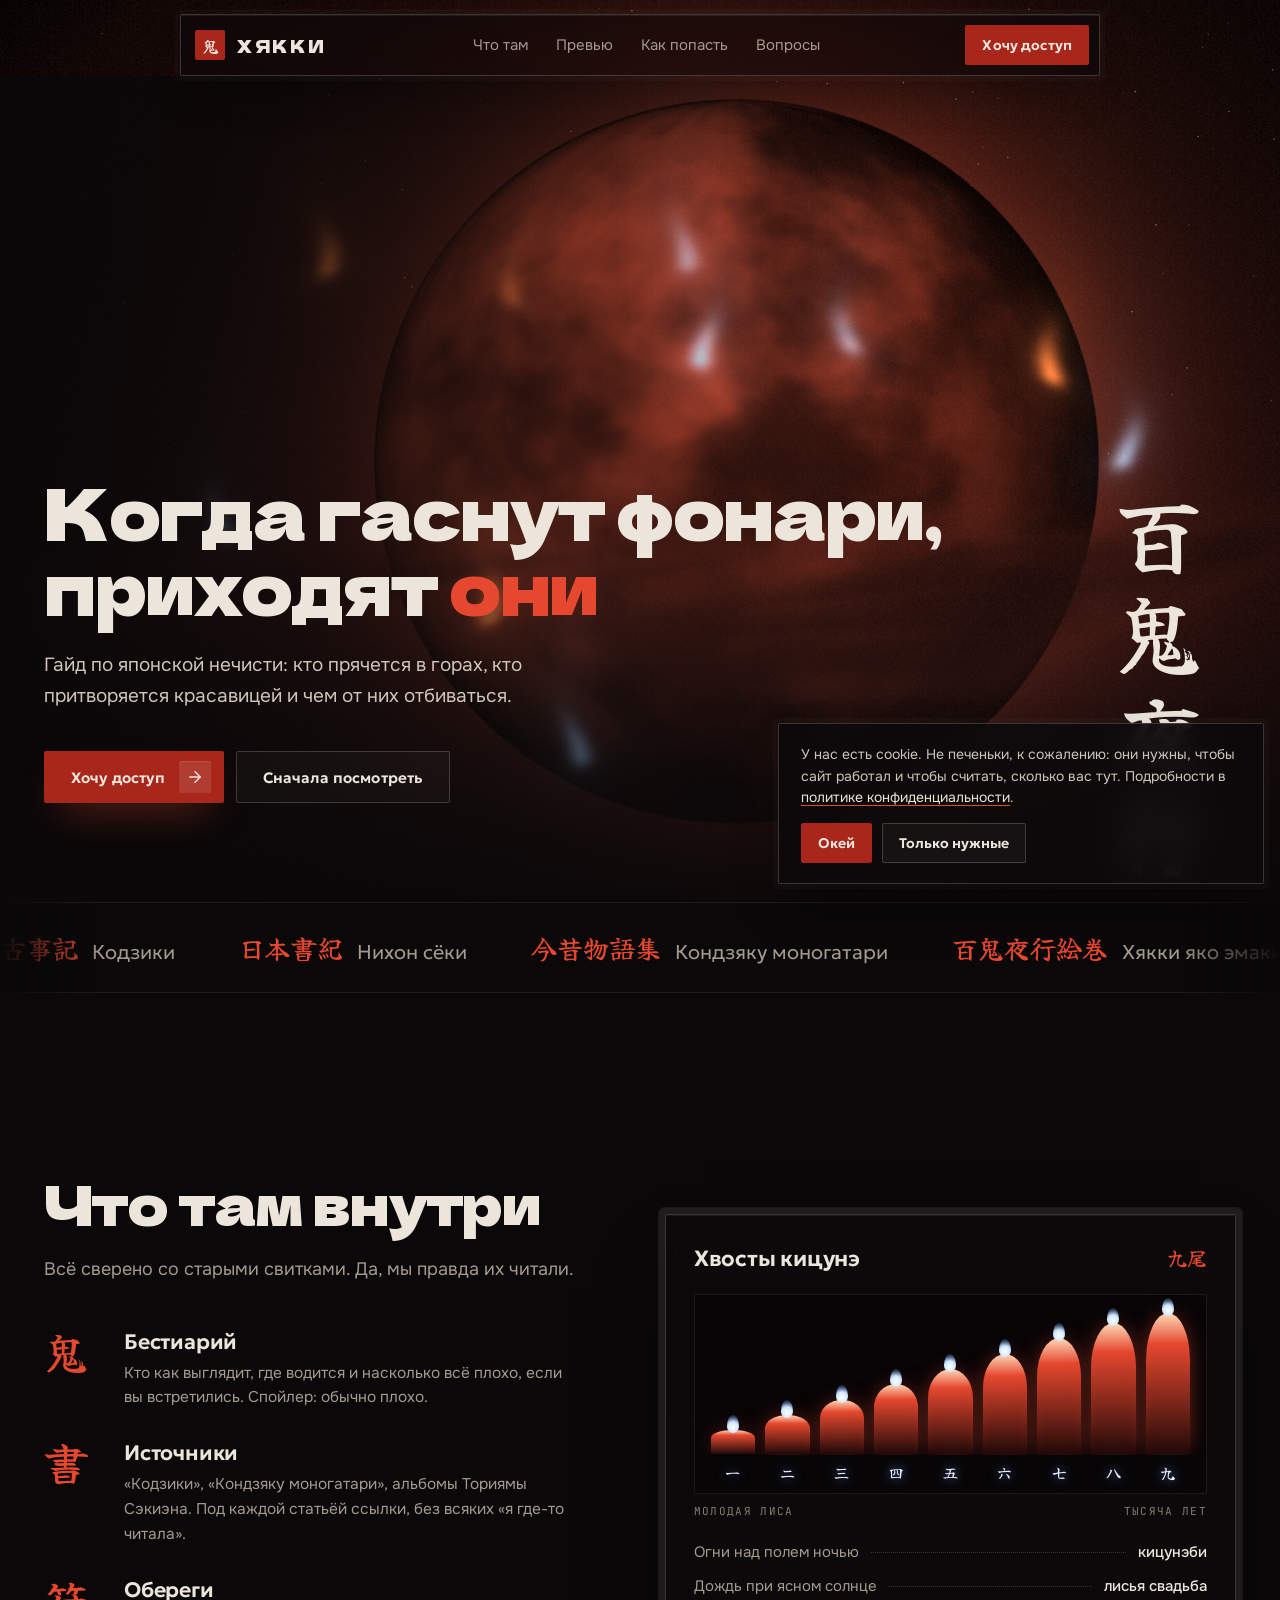
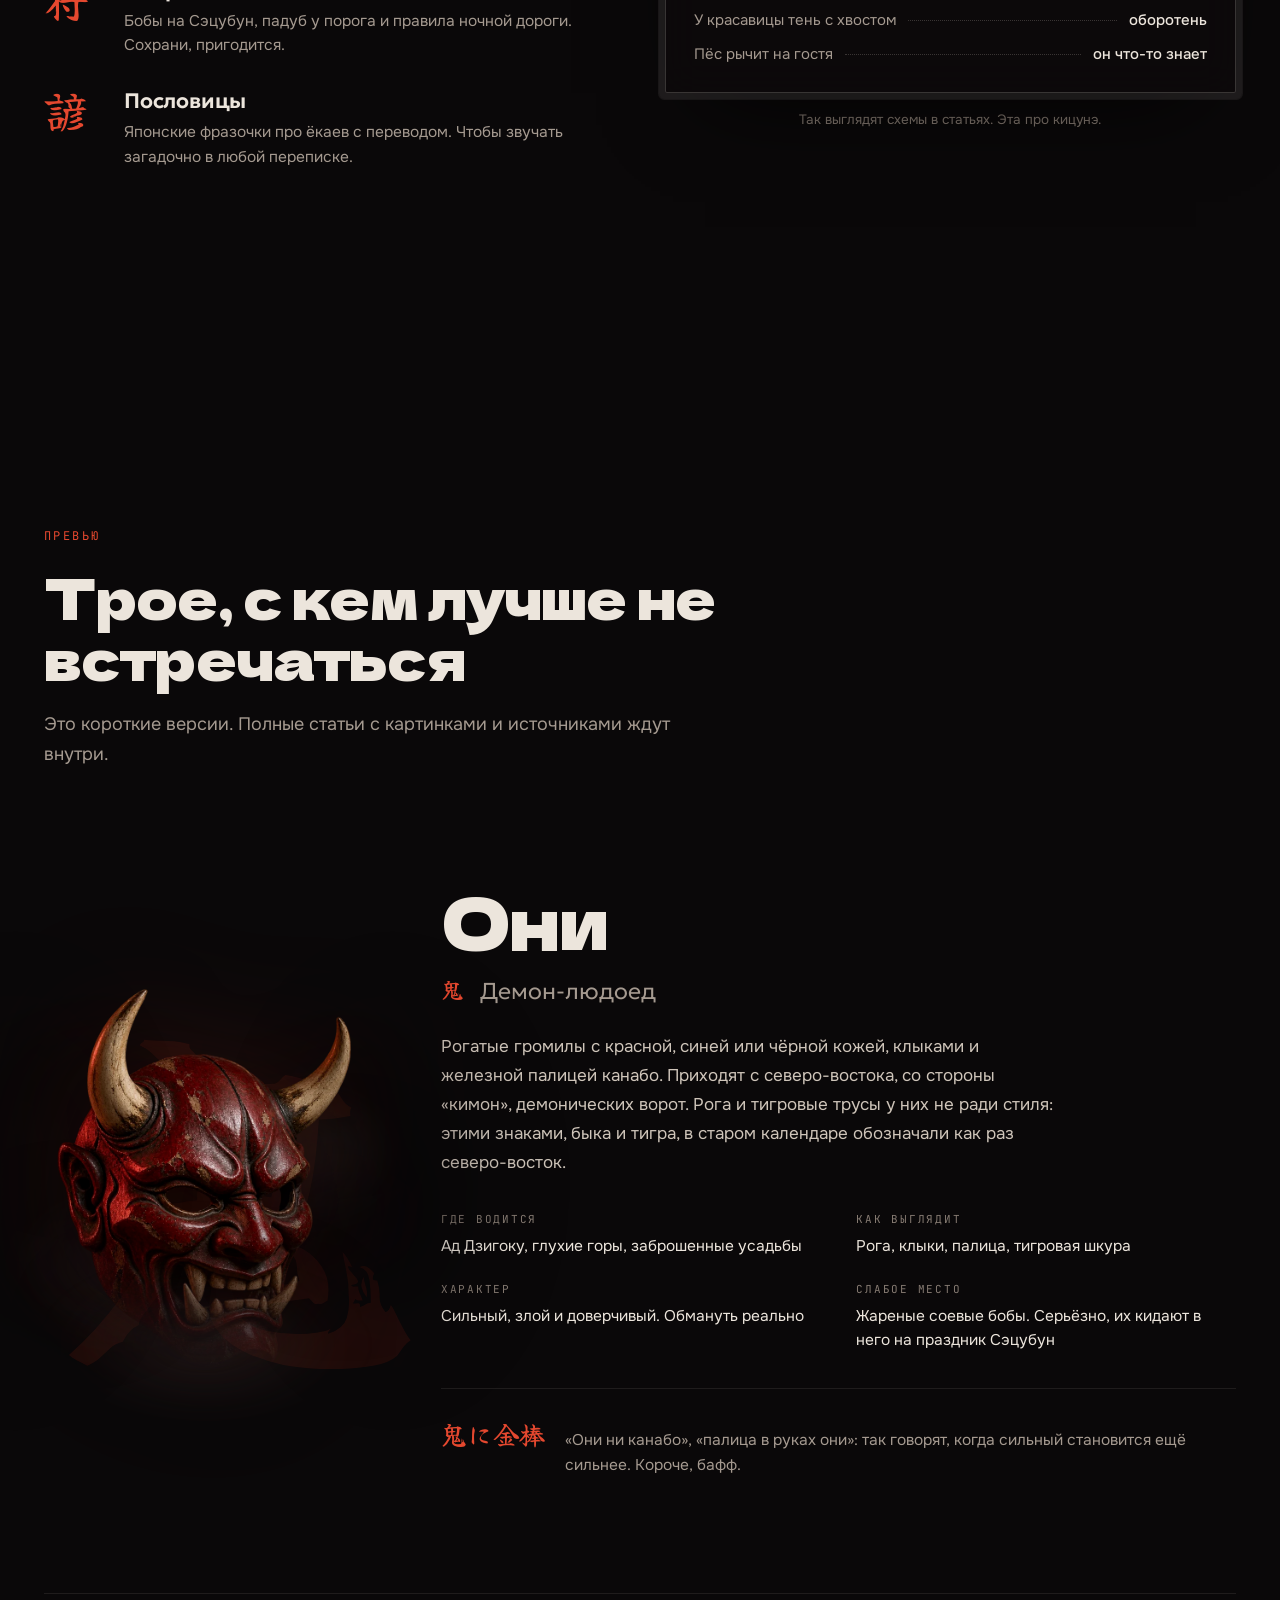
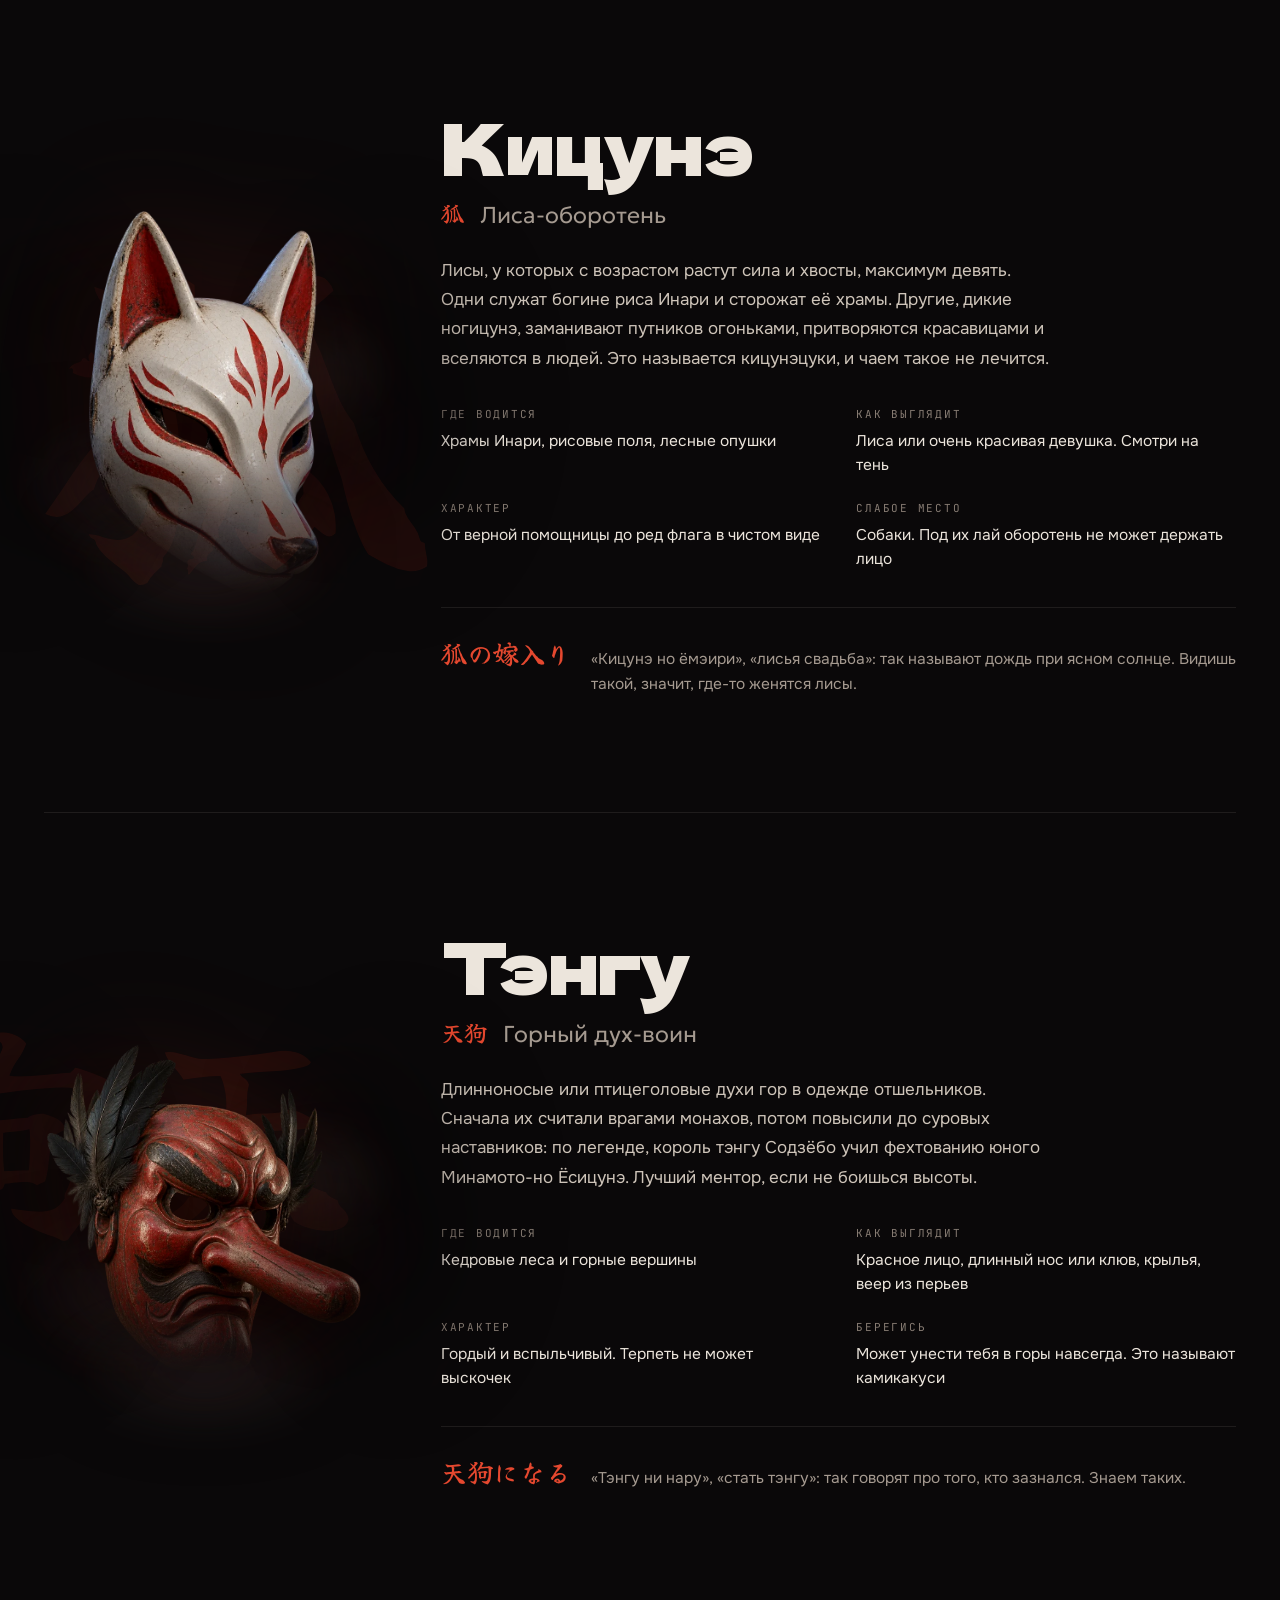
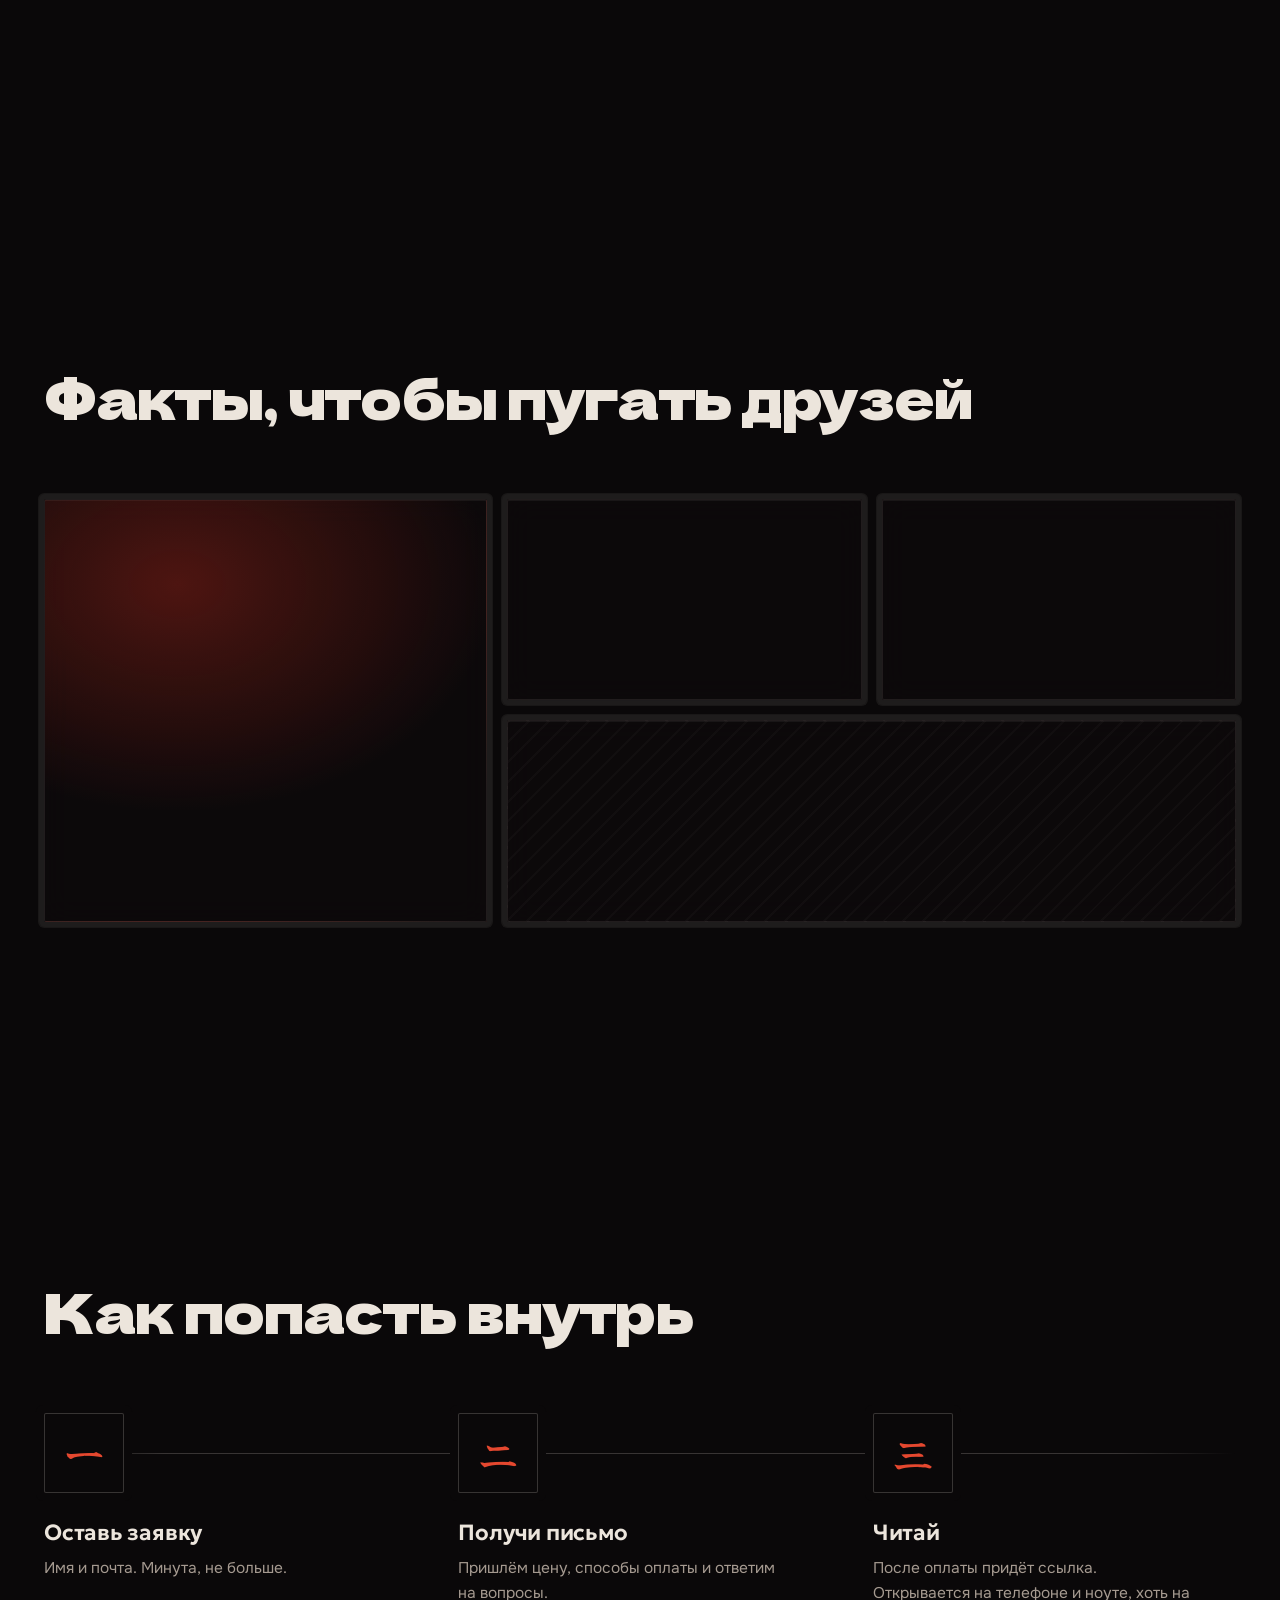
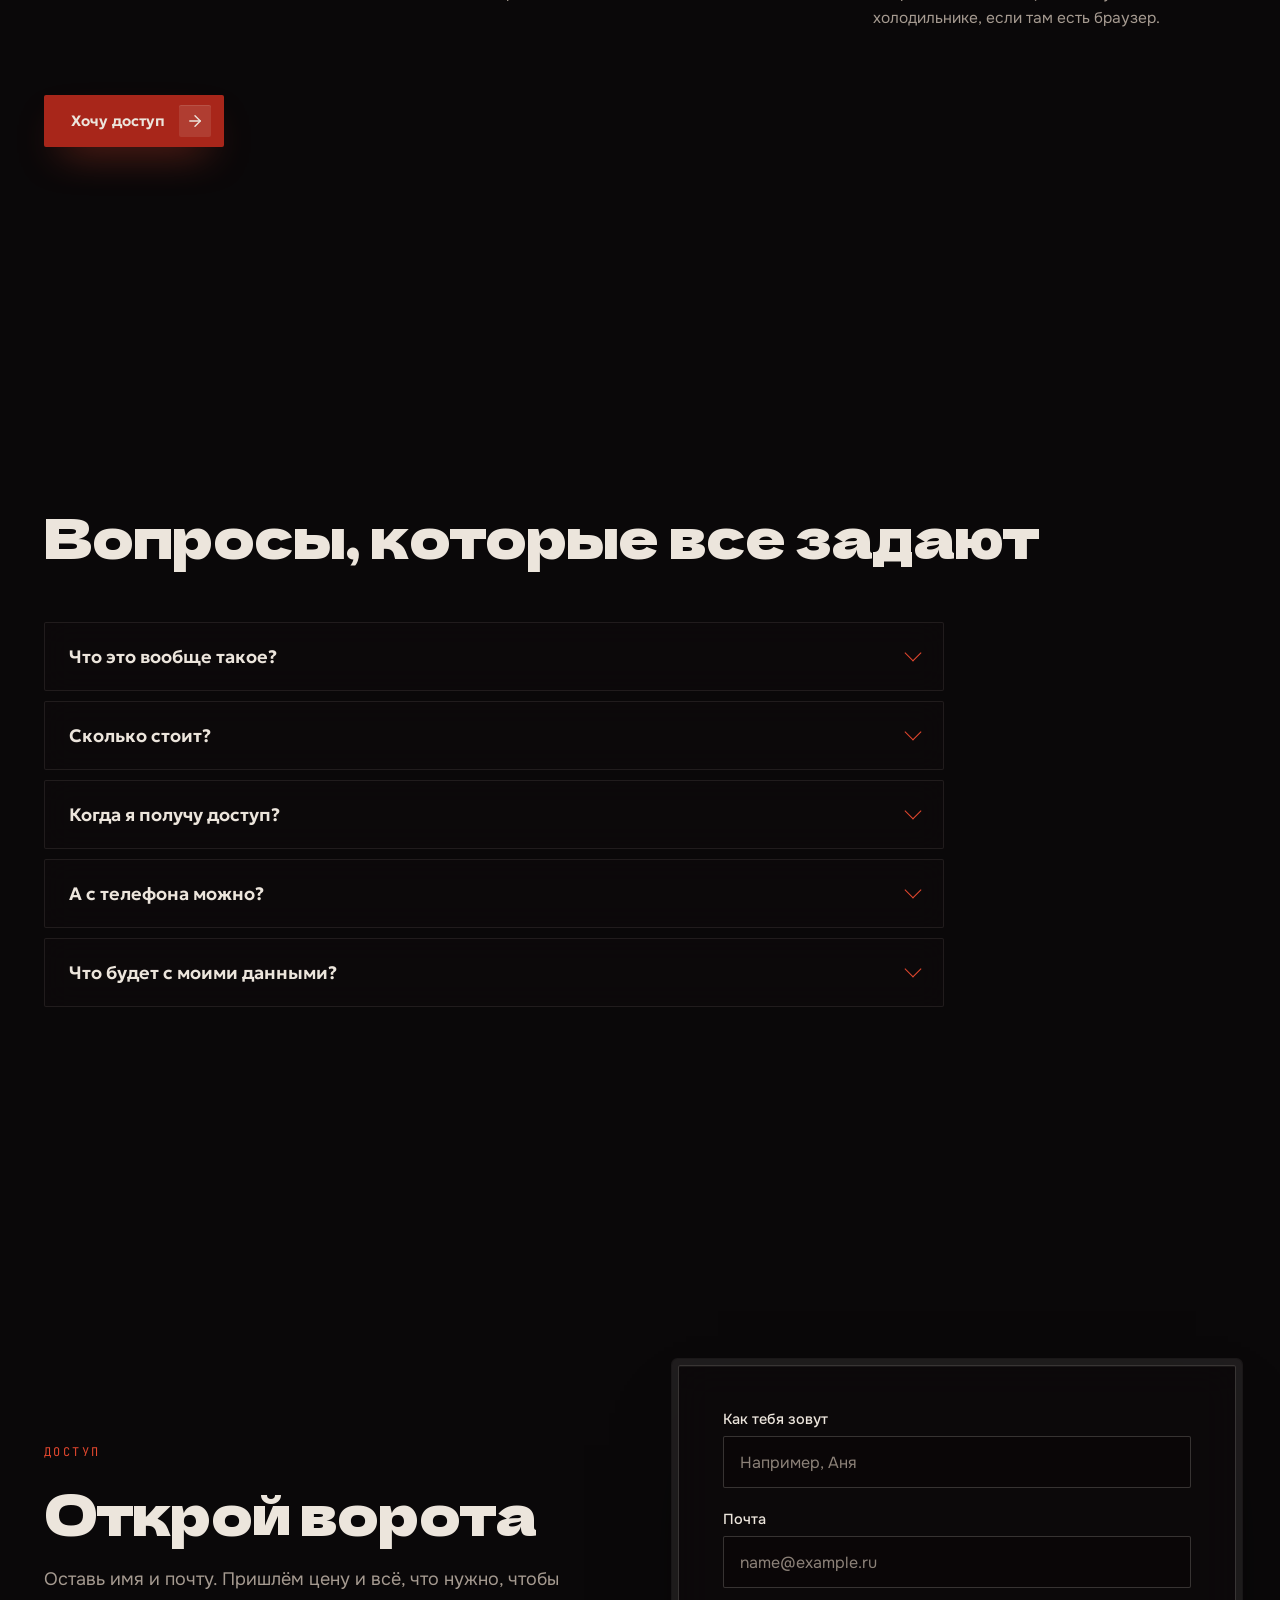
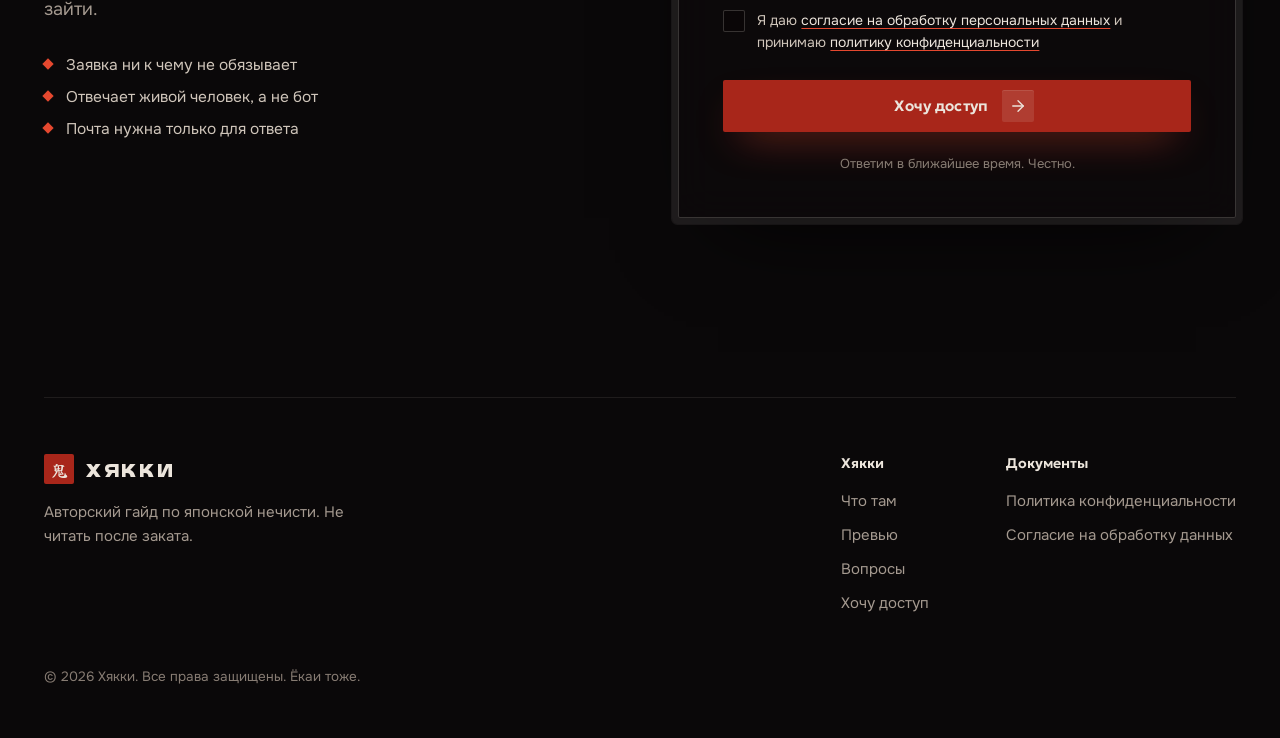
==== commit be1a9f8f: "Drop the aside from the footer tagline Co-Authored-By: Claude Opus 5.5 <noreply@anthropic.com>" ====
--- a/index.html
+++ b/index.html
@@ -614,7 +614,7 @@
 <footer class="footer">
 <div class="footer-brand">
 <a class="brand" href="#top"><span class="seal" lang="ja" aria-hidden="true">鬼</span><span>ХЯККИ</span></a>
-<p>Авторский гайд по японской нечисти. Не читать после заката (но ты всё равно прочитаешь).</p>
+<p>Авторский гайд по японской нечисти. Не читать после заката.</p>
 </div>
 <div class="footer-cols">
 <div class="footer-col"><h4>Хякки</h4><a href="#inside">Что там</a><a href="#preview">Превью</a><a href="#faq">Вопросы</a><a href="#order">Хочу доступ</a></div>
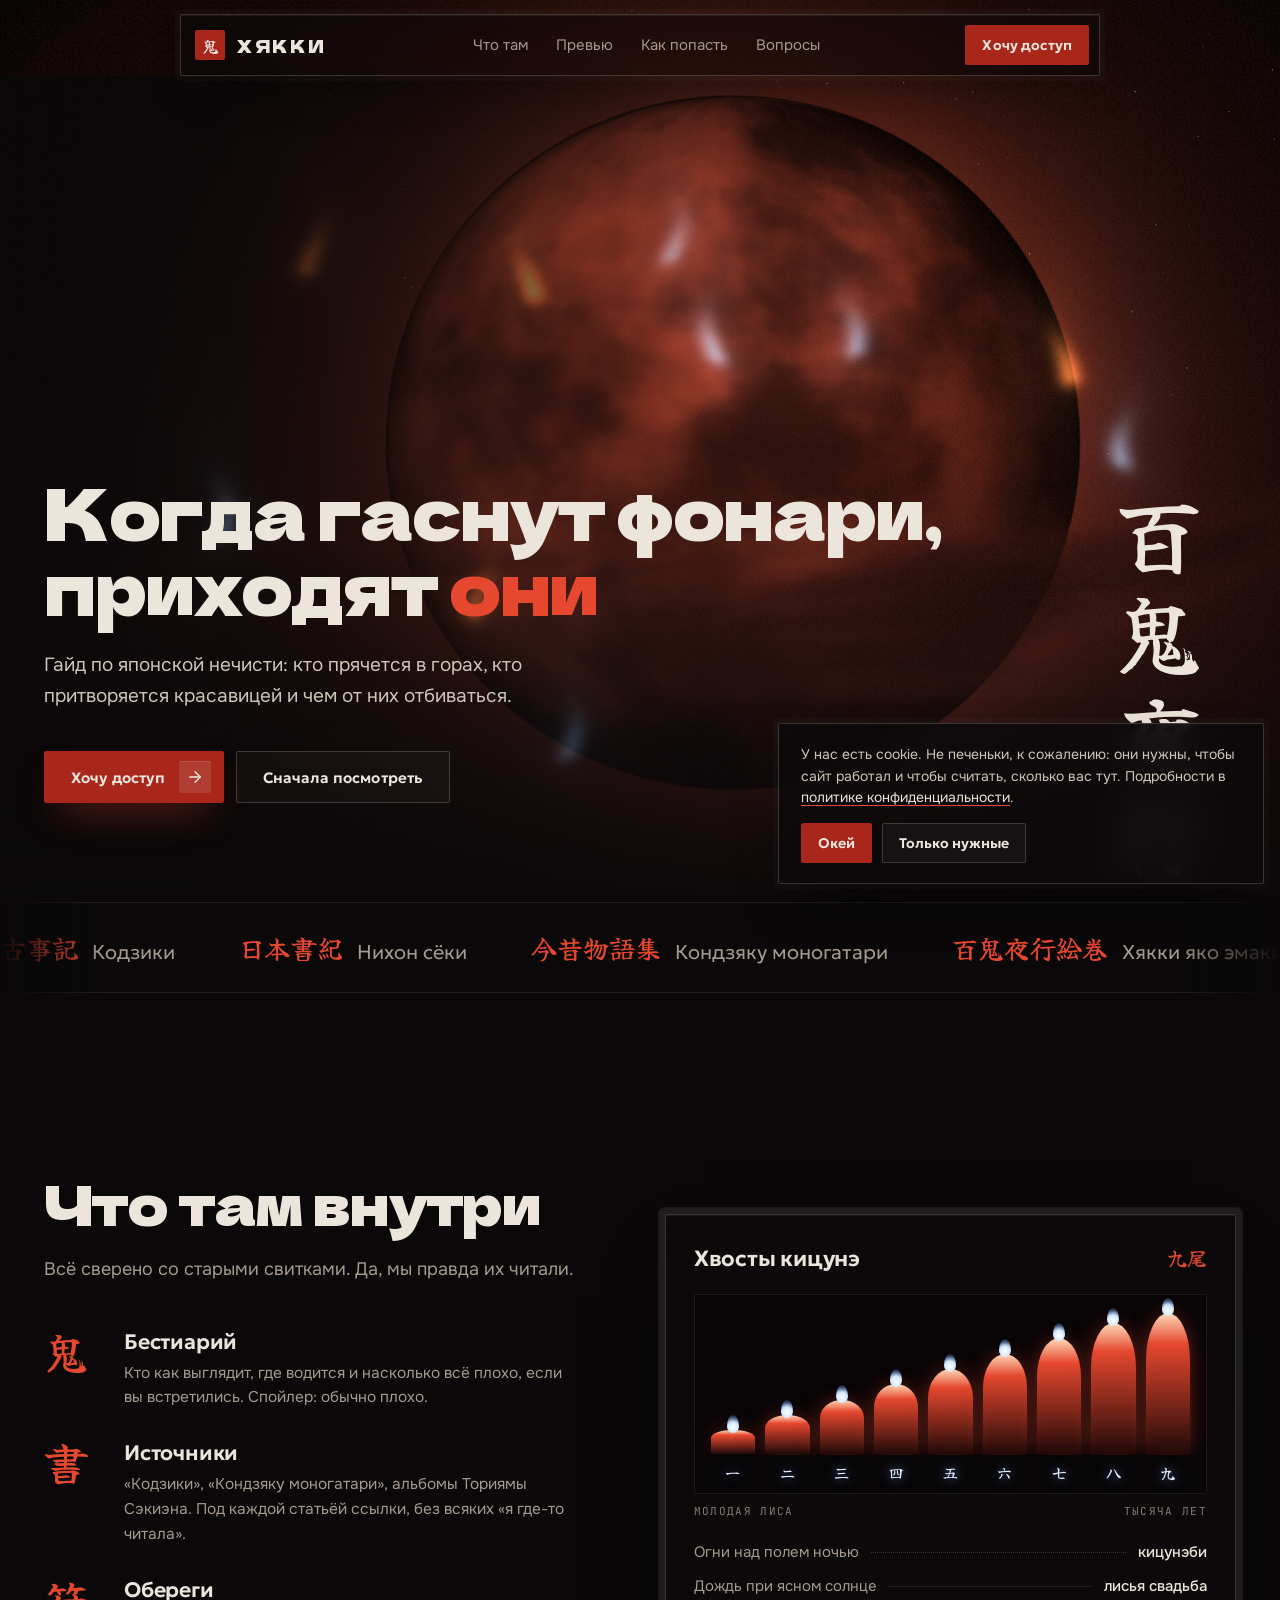
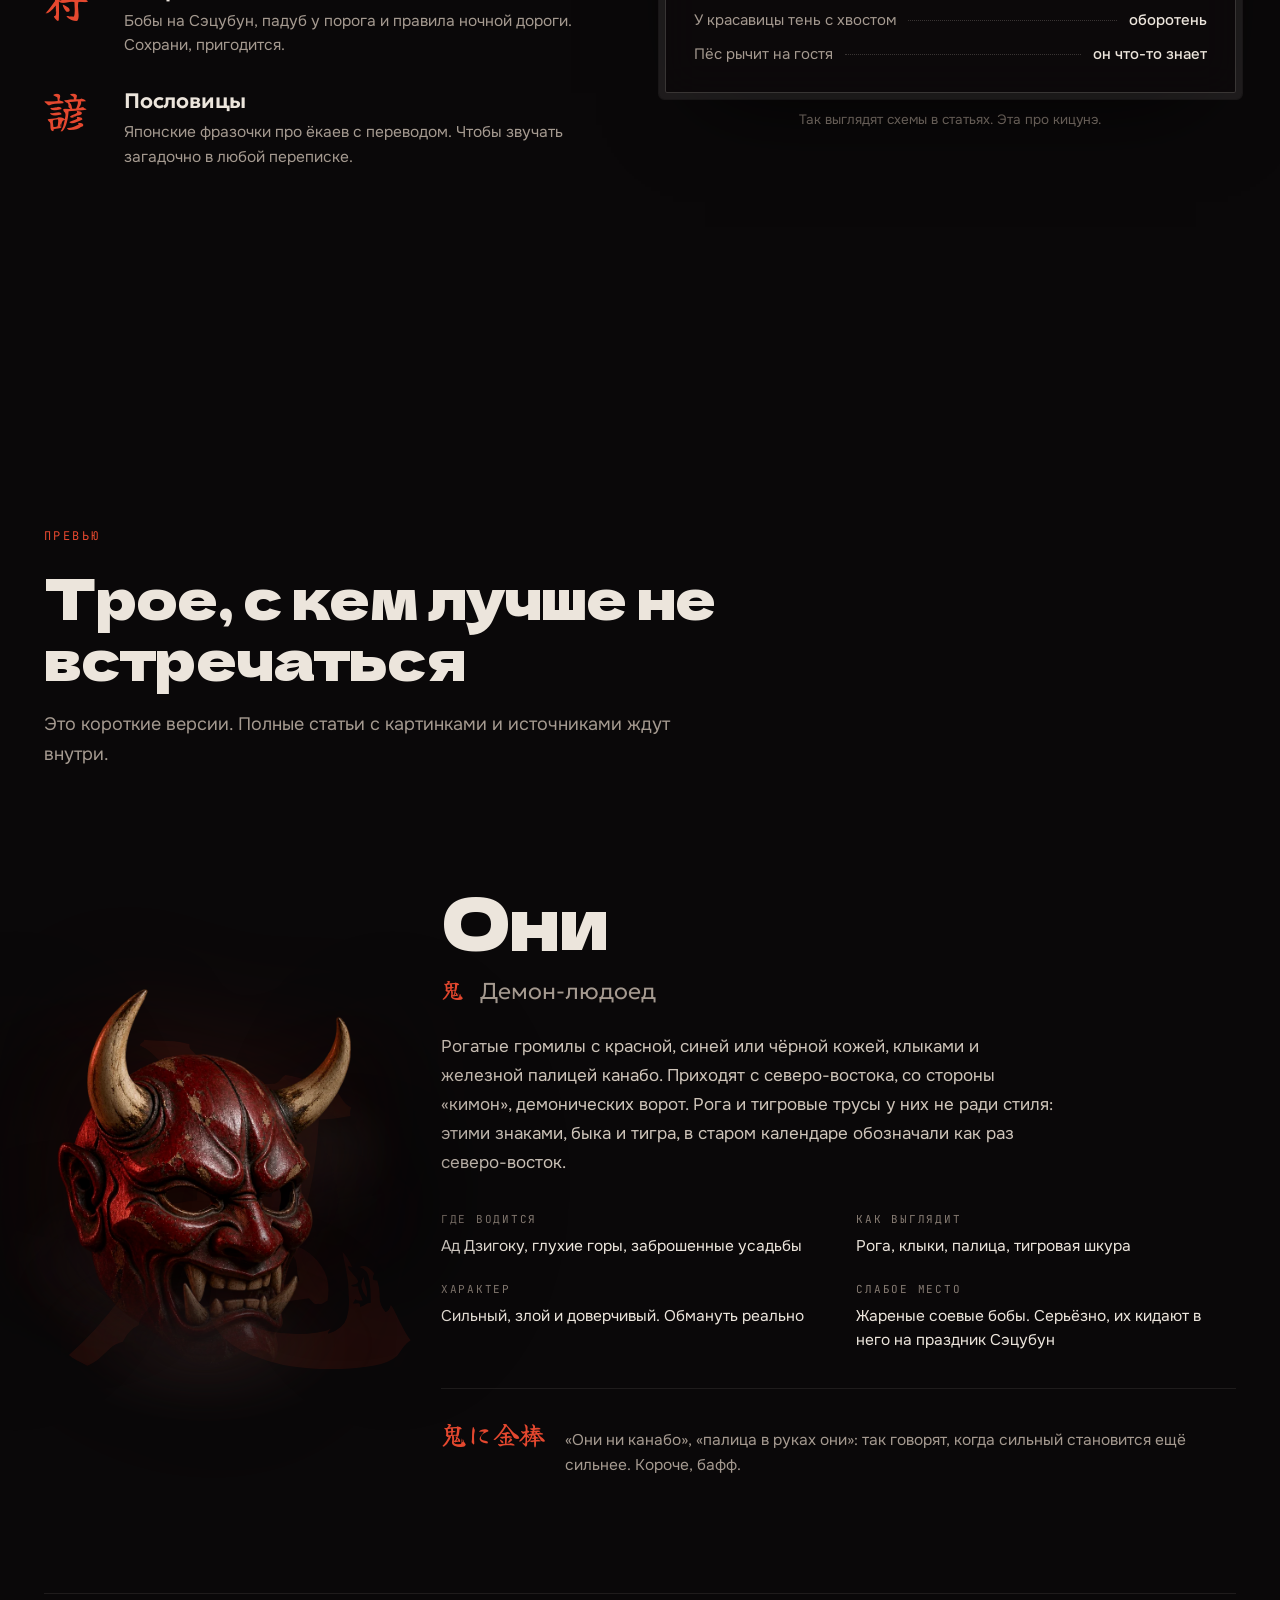
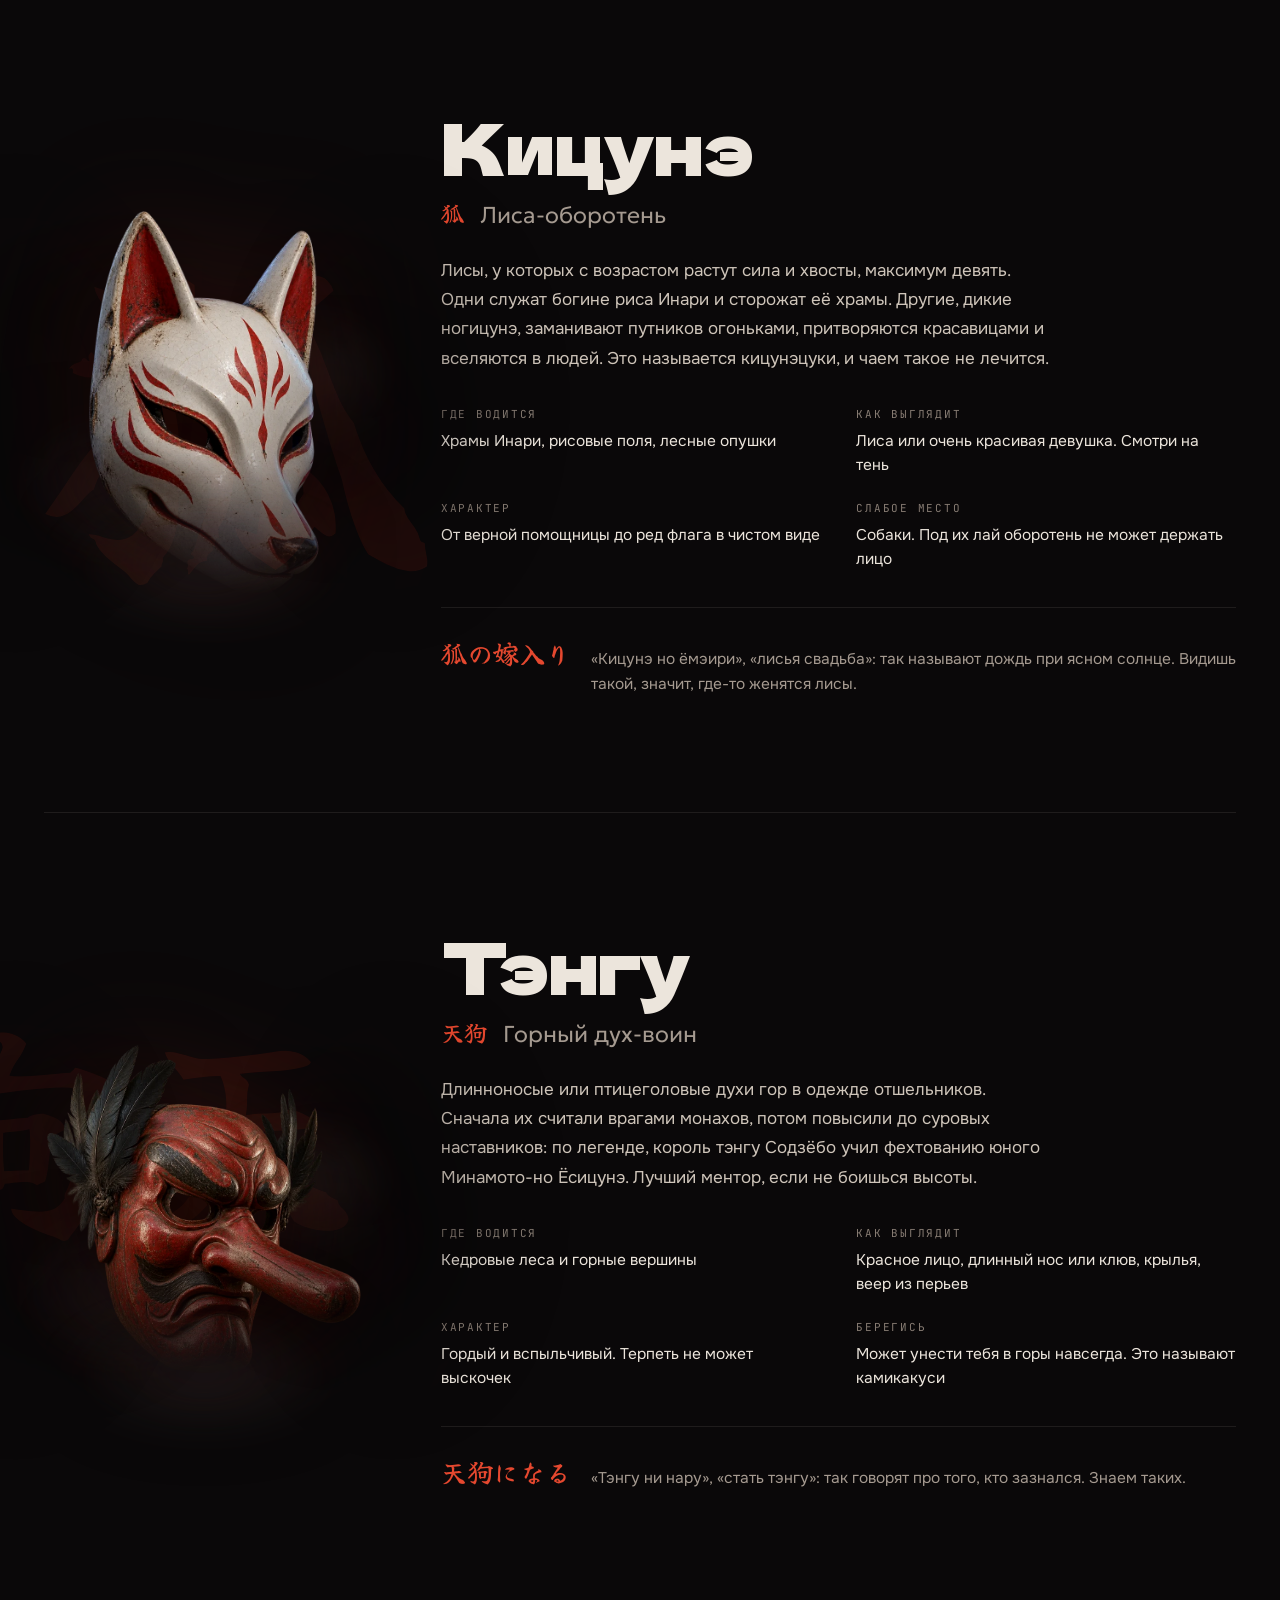
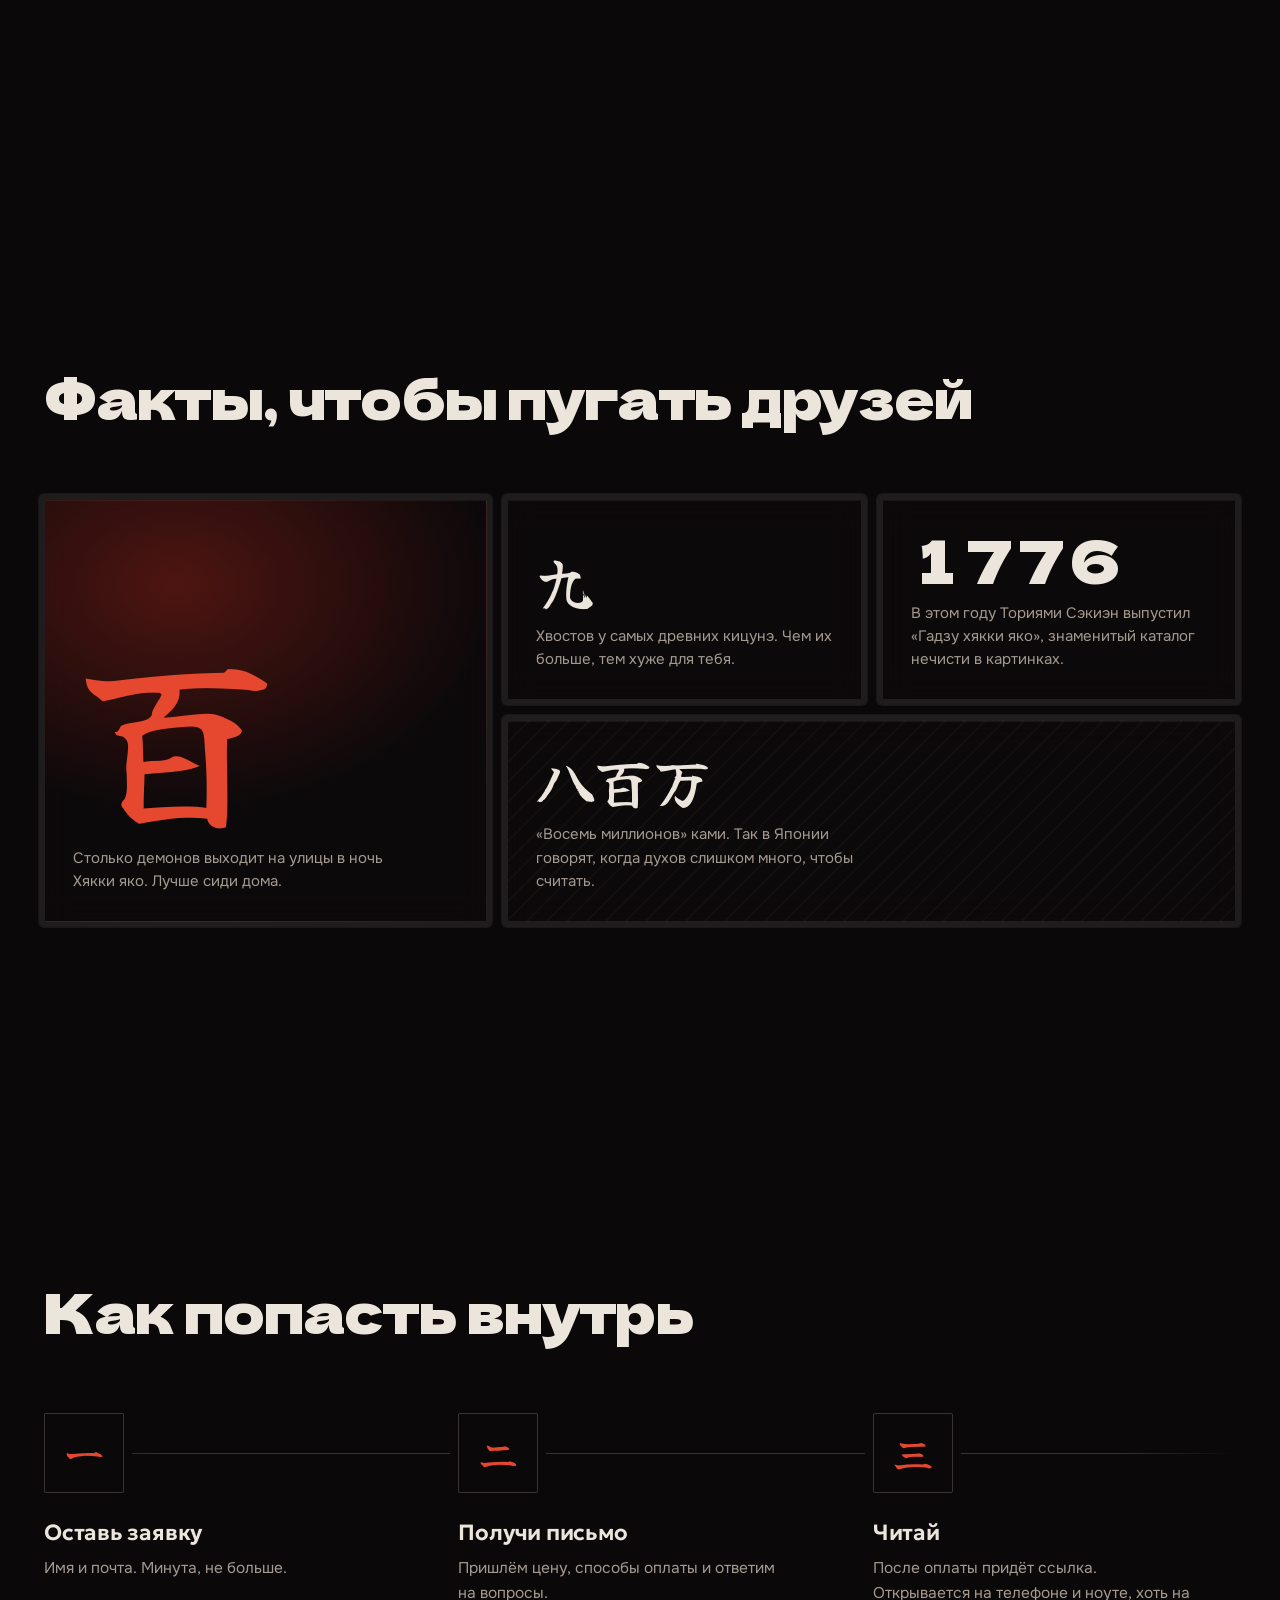
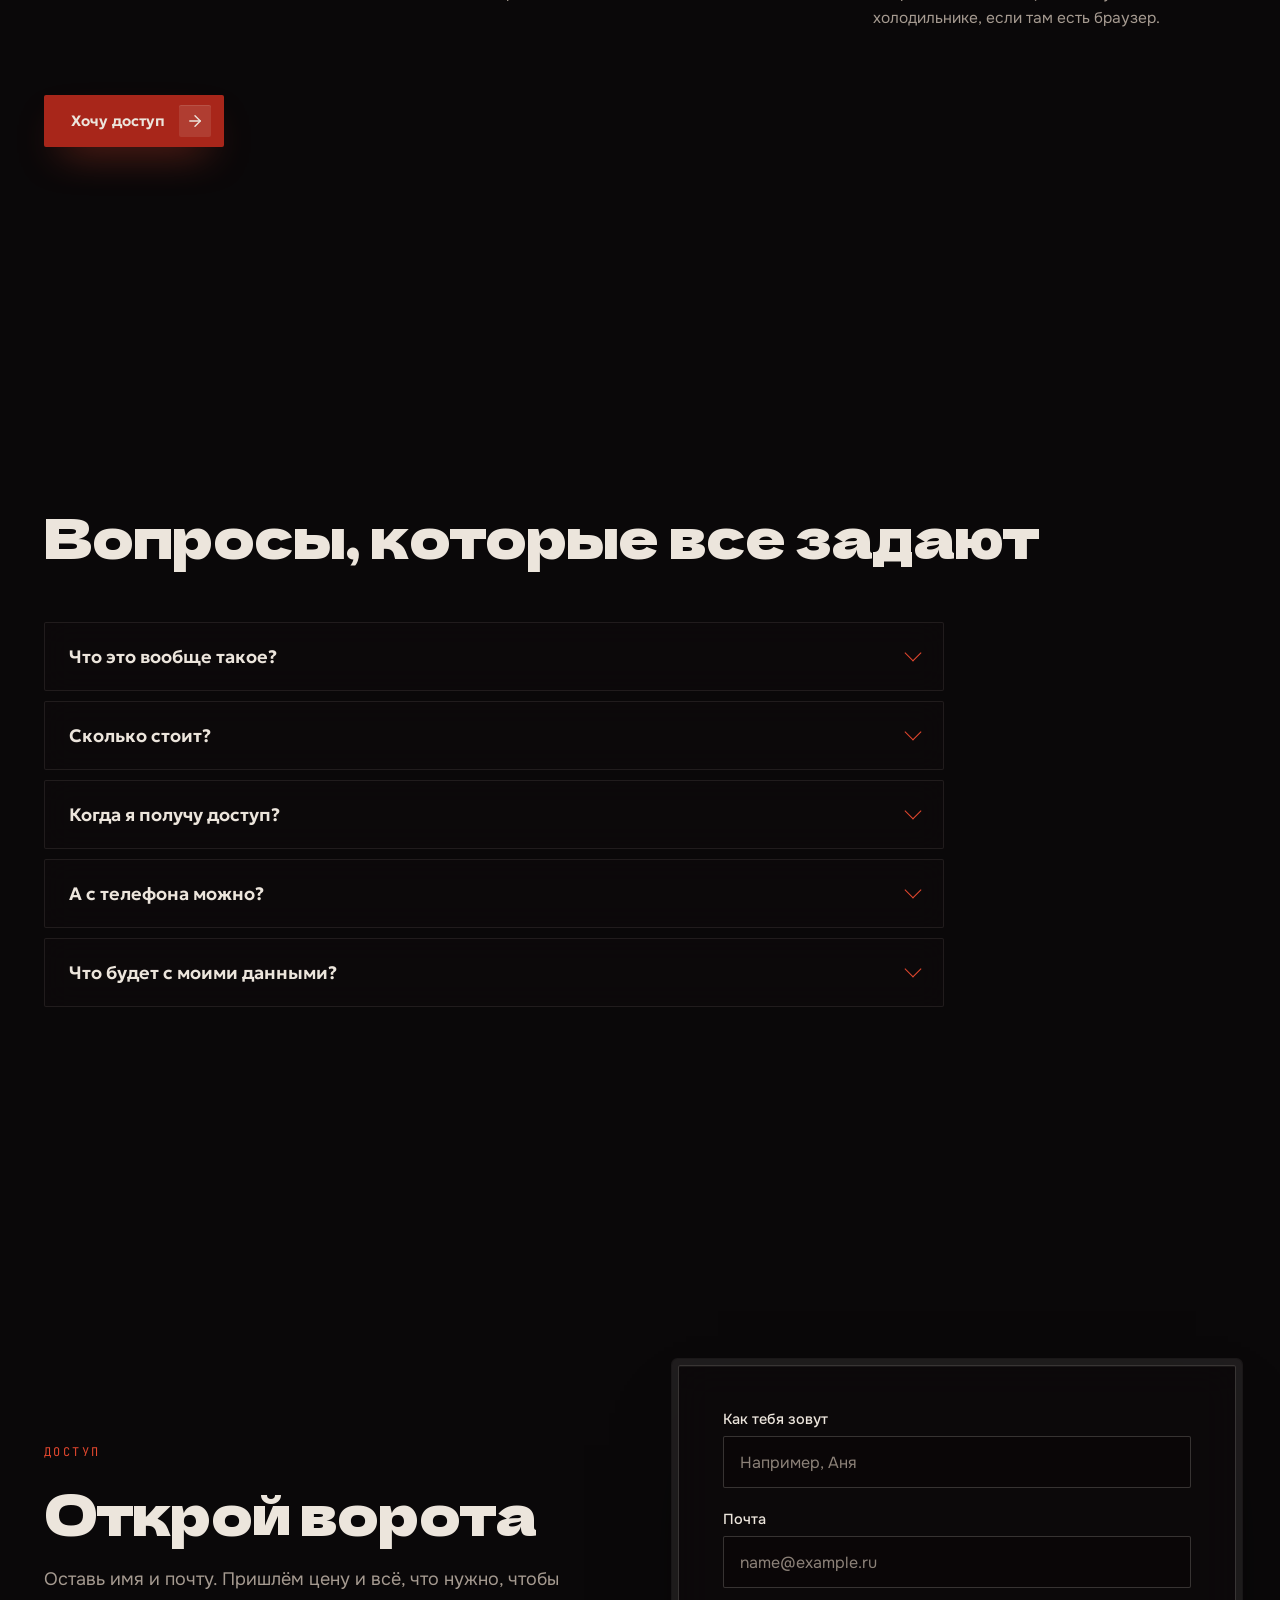
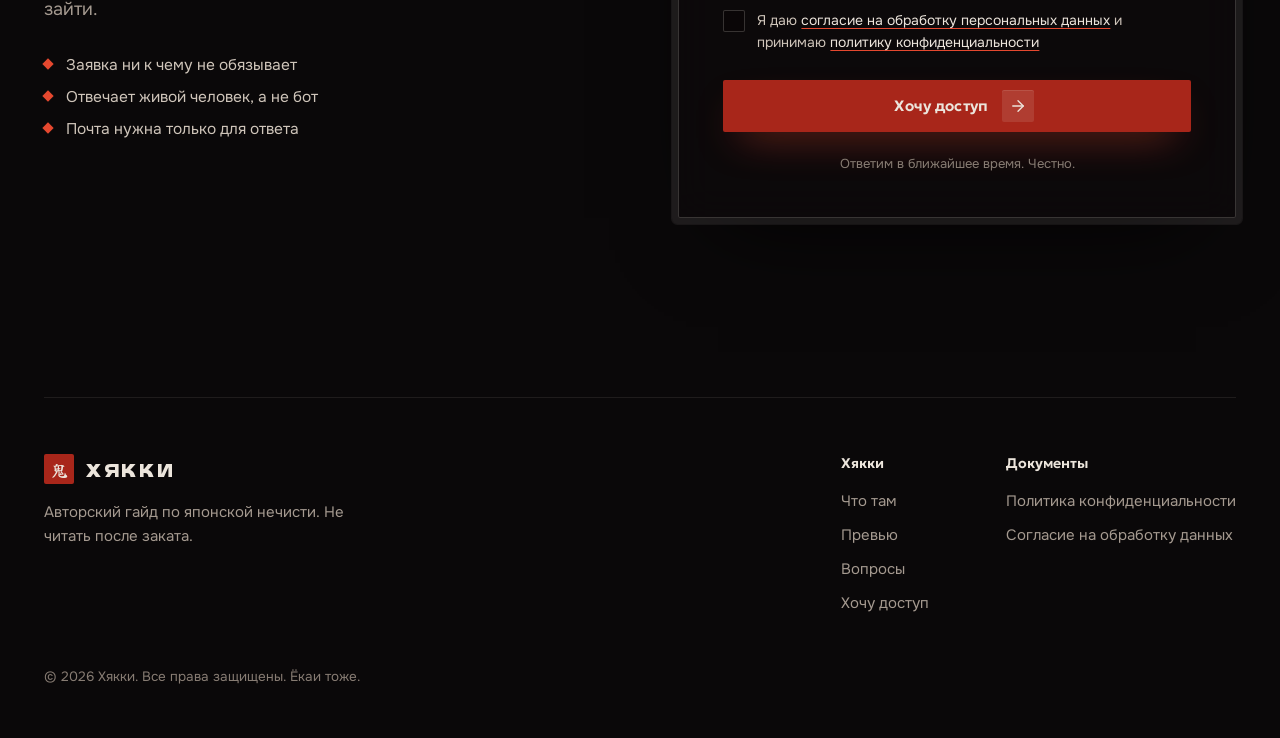
==== commit 34d085d8: "Stack the kitsune signs on phones On narrow screens each sign and its meaning now sit on separate li" ====
--- a/index.html
+++ b/index.html
@@ -308,6 +308,11 @@
 }
 @media (max-width:560px){
 .brand span:last-child{display:none}
+.panel{padding:20px}
+.signs{gap:18px}
+.signs li{flex-direction:column;align-items:flex-start;gap:4px;line-height:1.4}
+.signs i{display:none}
+.signs b{font-size:14px;color:var(--shu)}
 .facts{grid-template-columns:minmax(0,1fr)}
 .bento{grid-template-columns:minmax(0,1fr)}
 .cell-big{grid-row:span 1}
